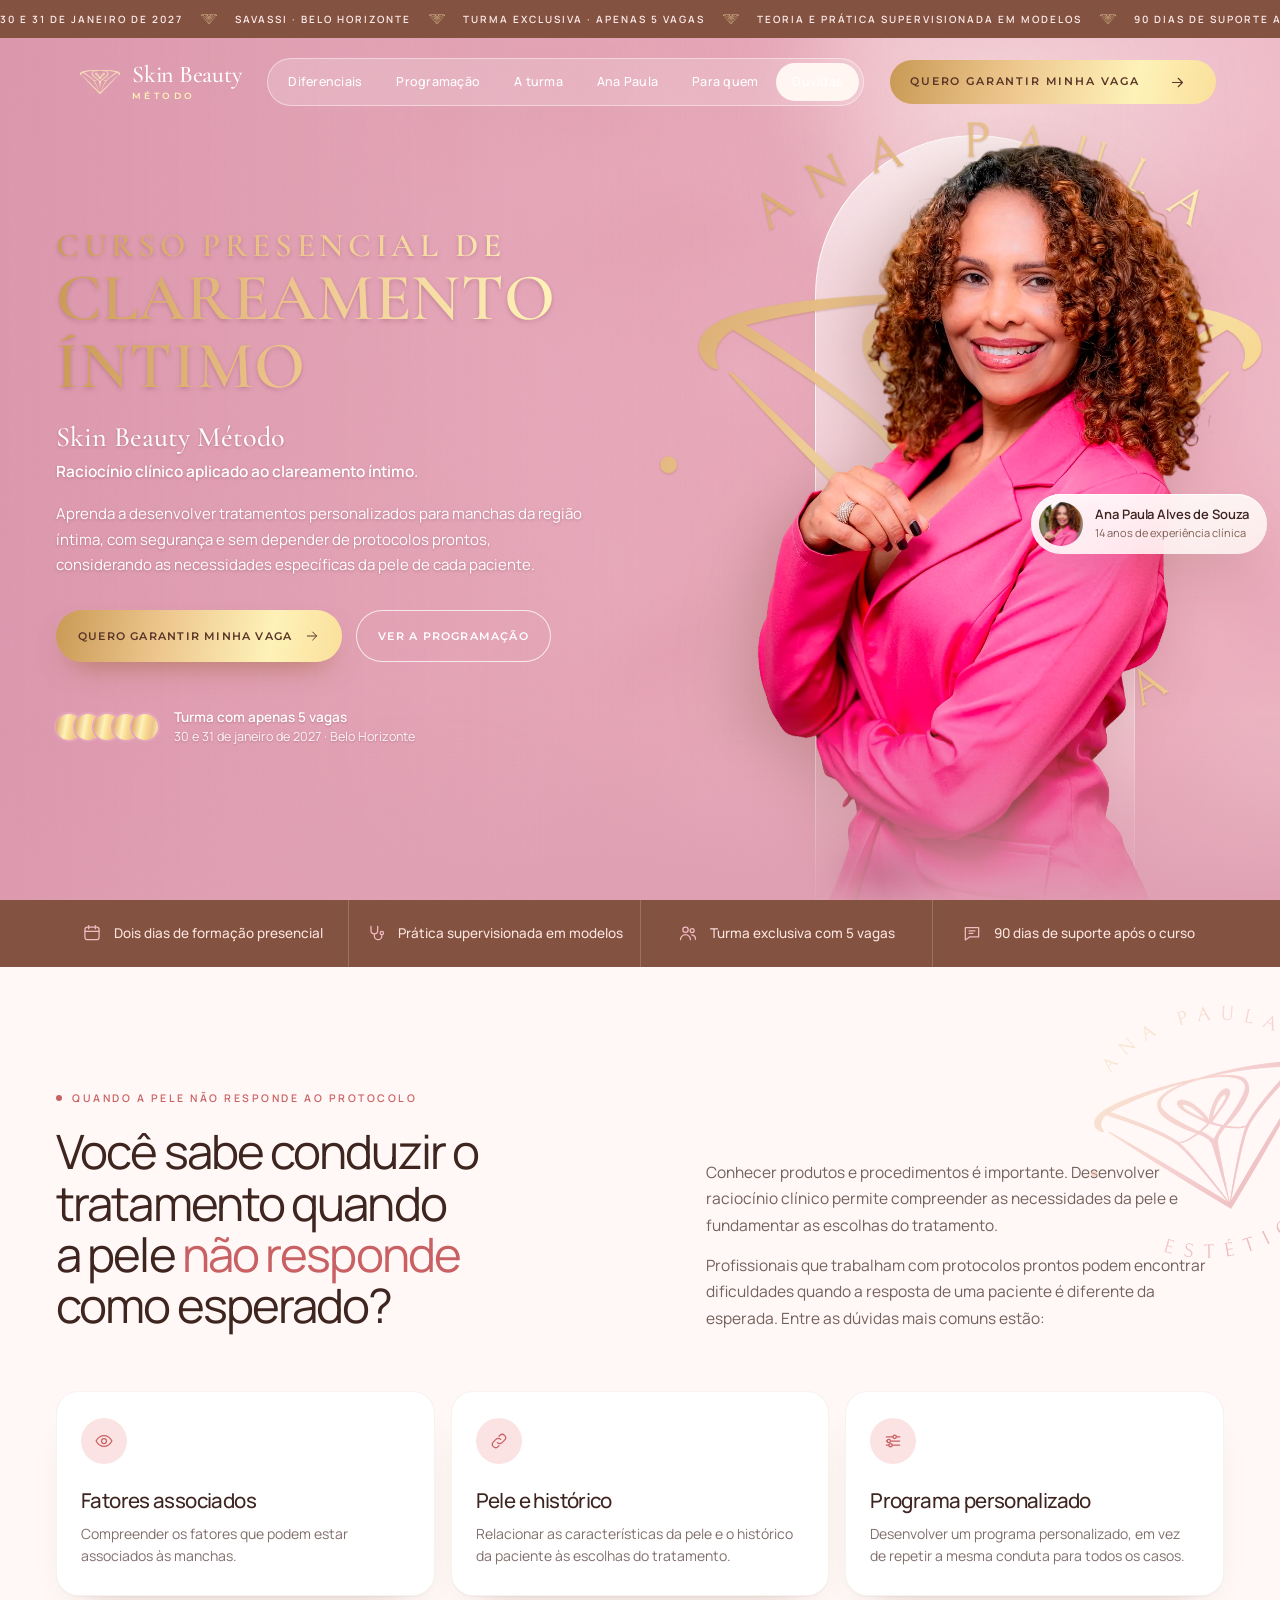
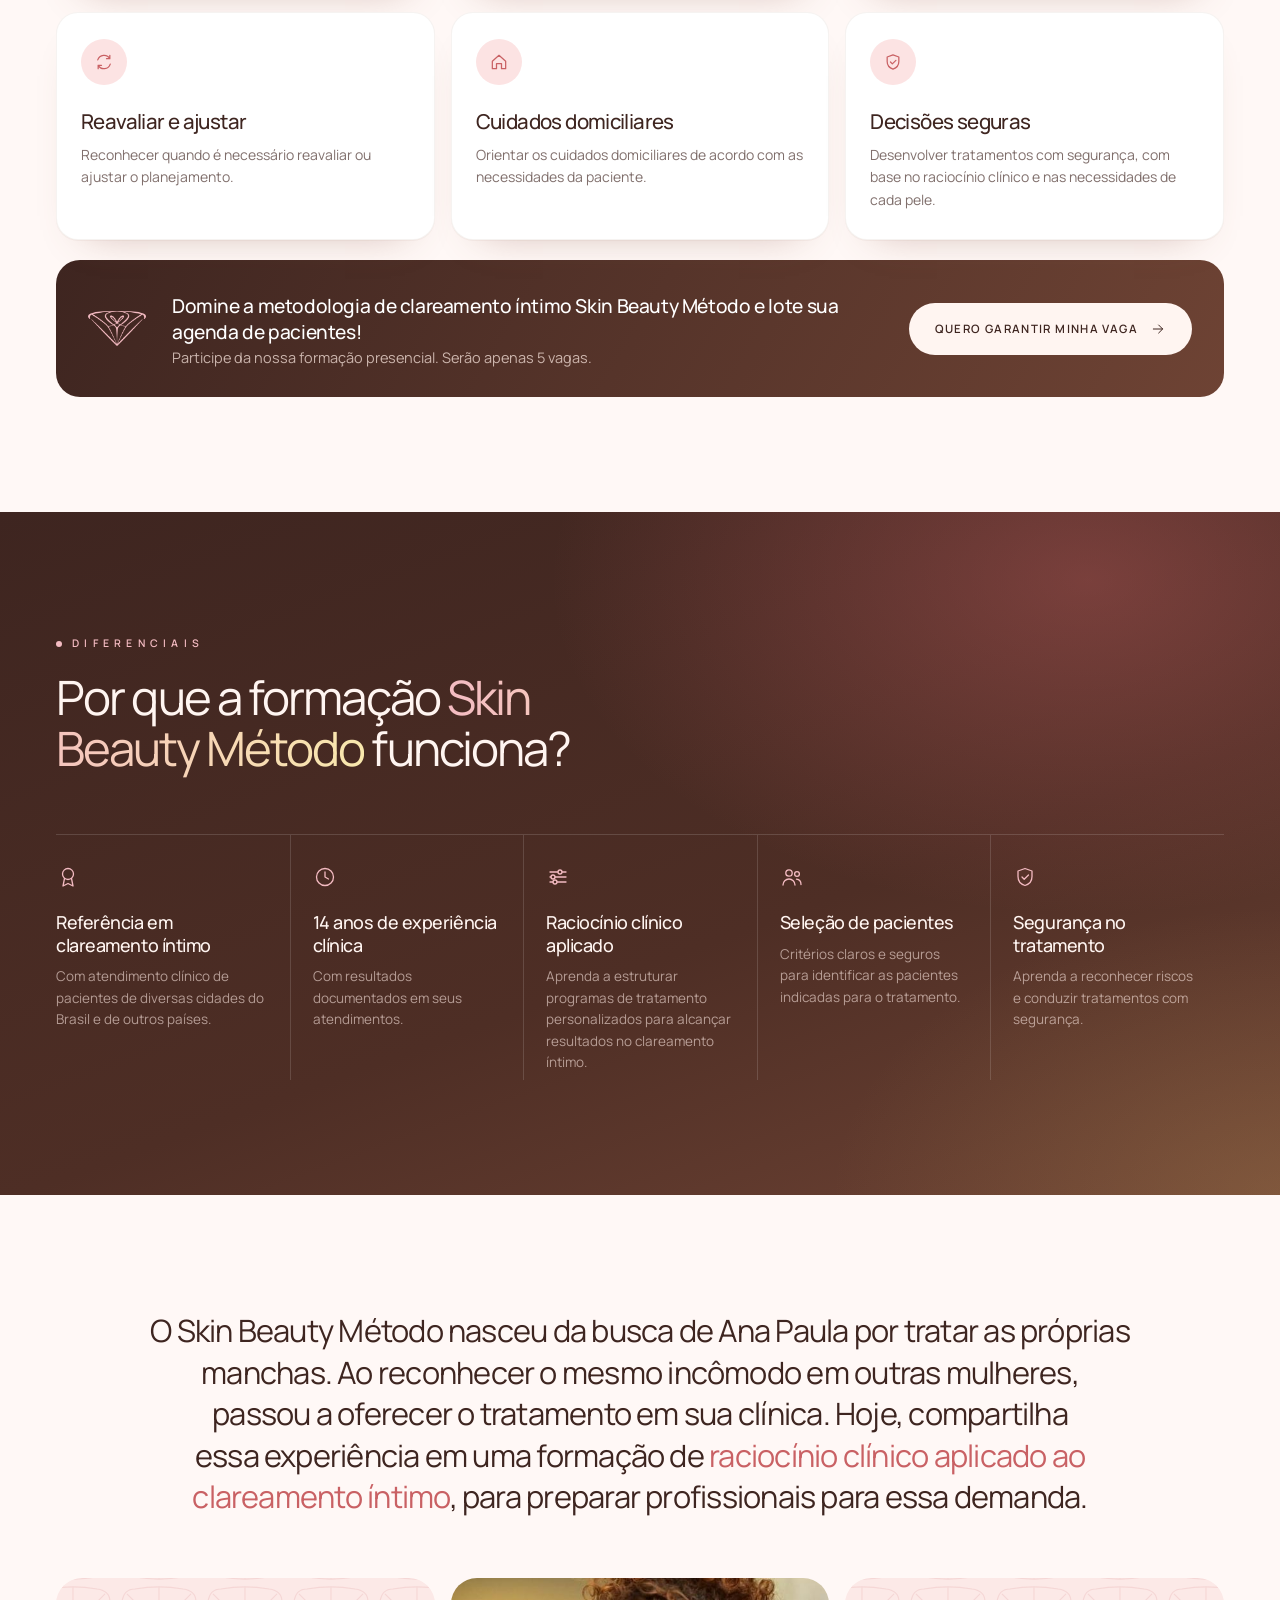
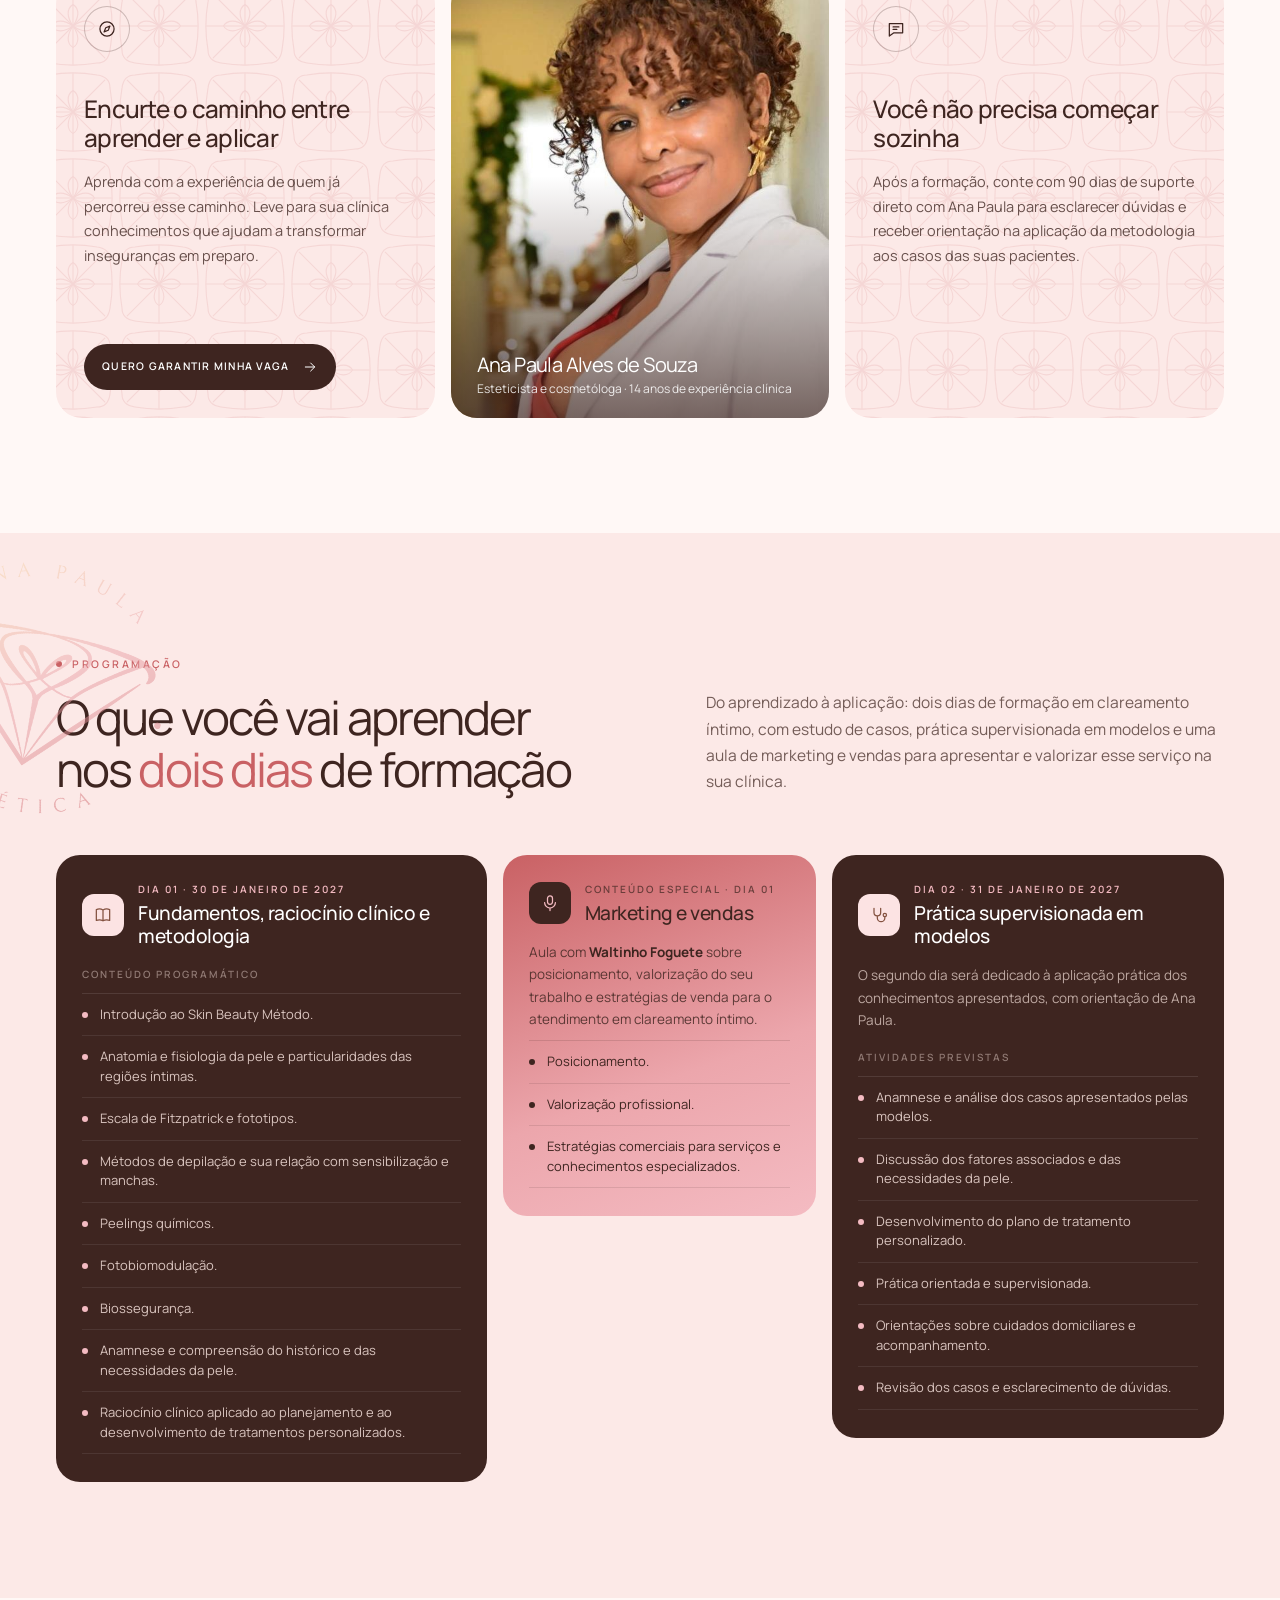
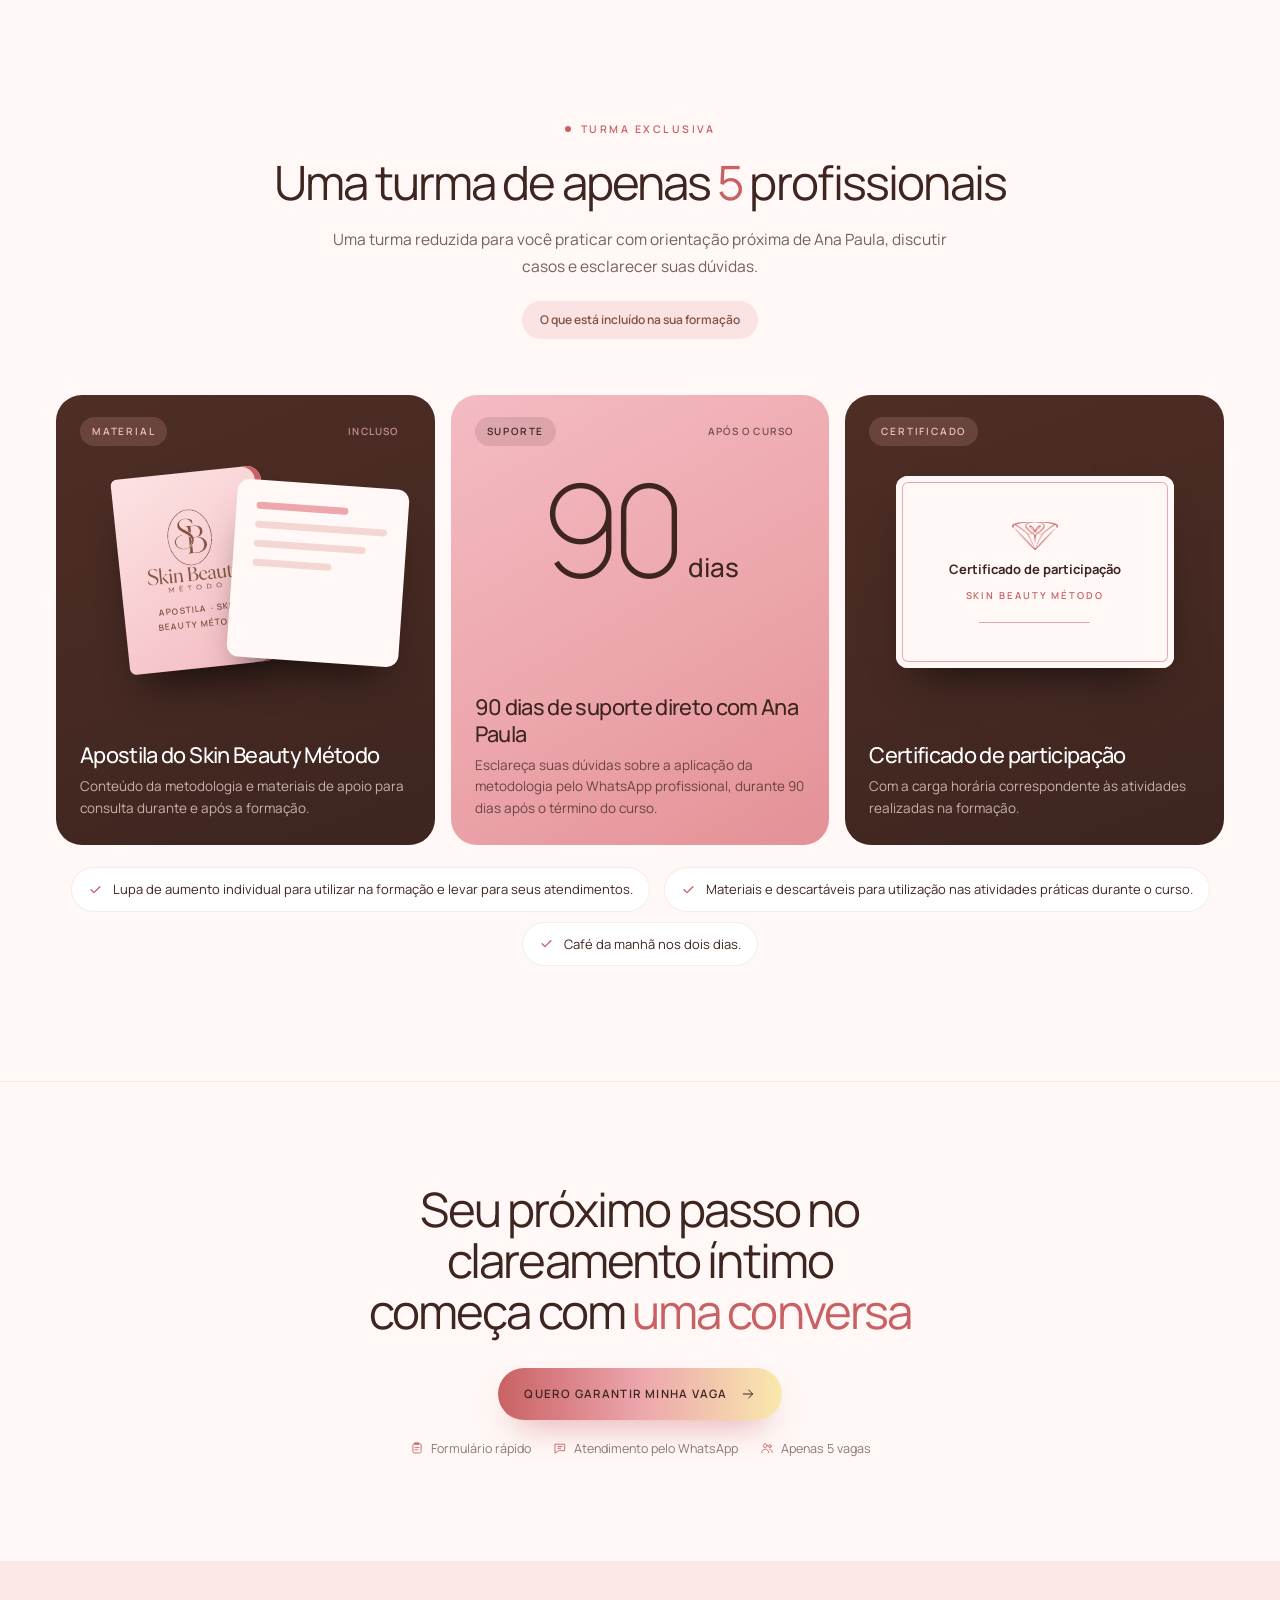
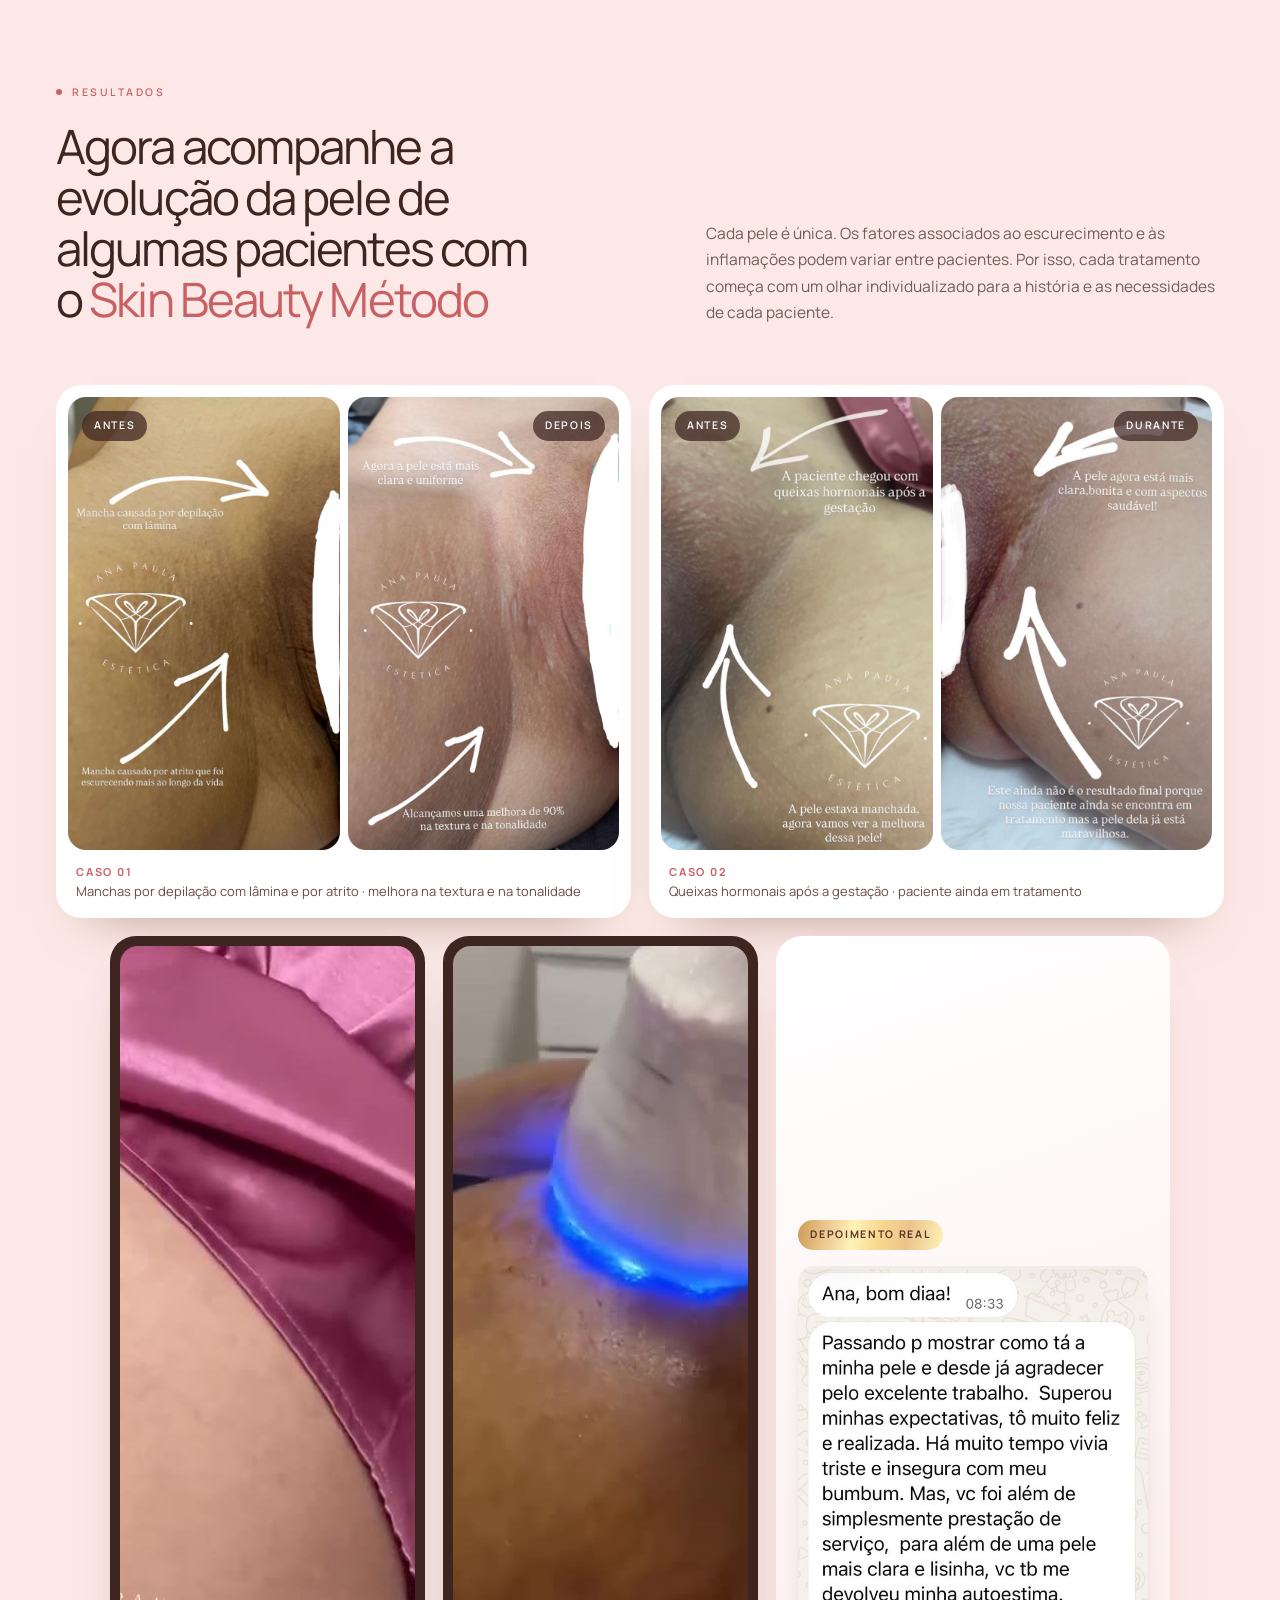
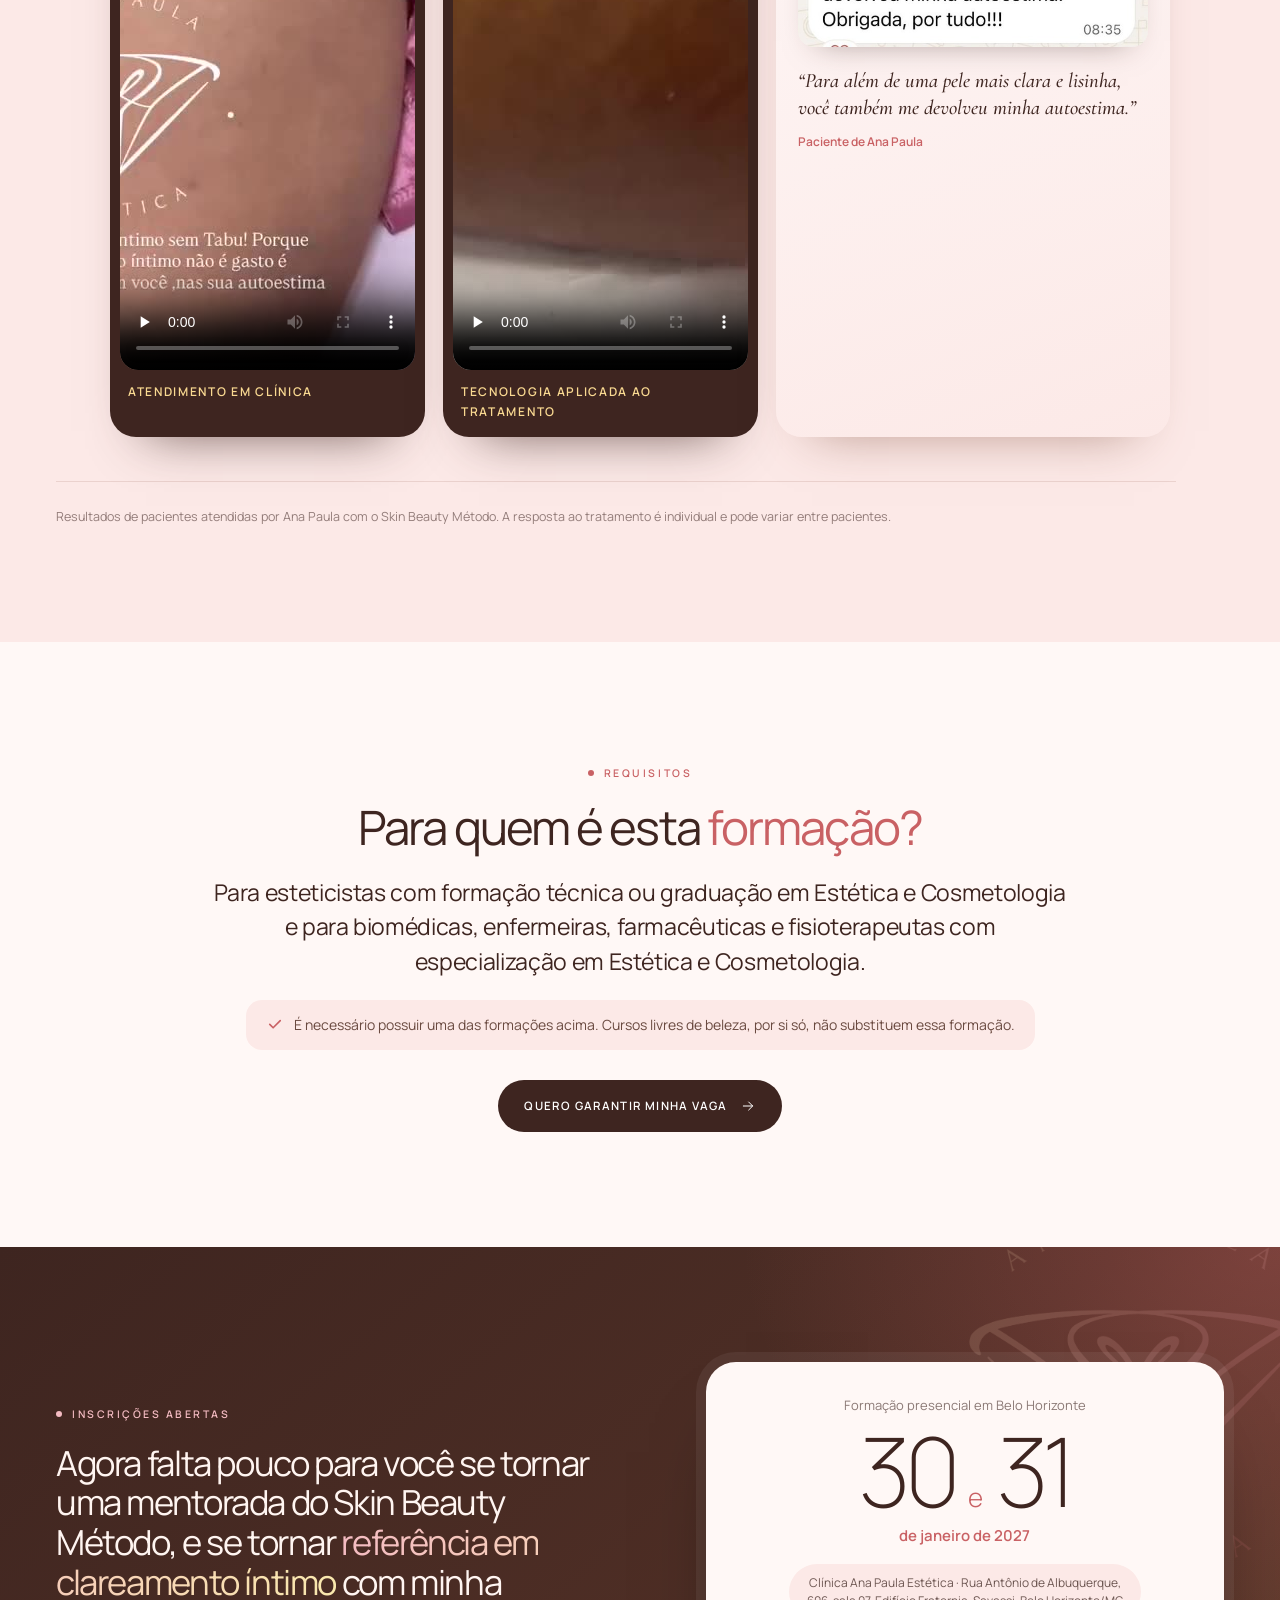
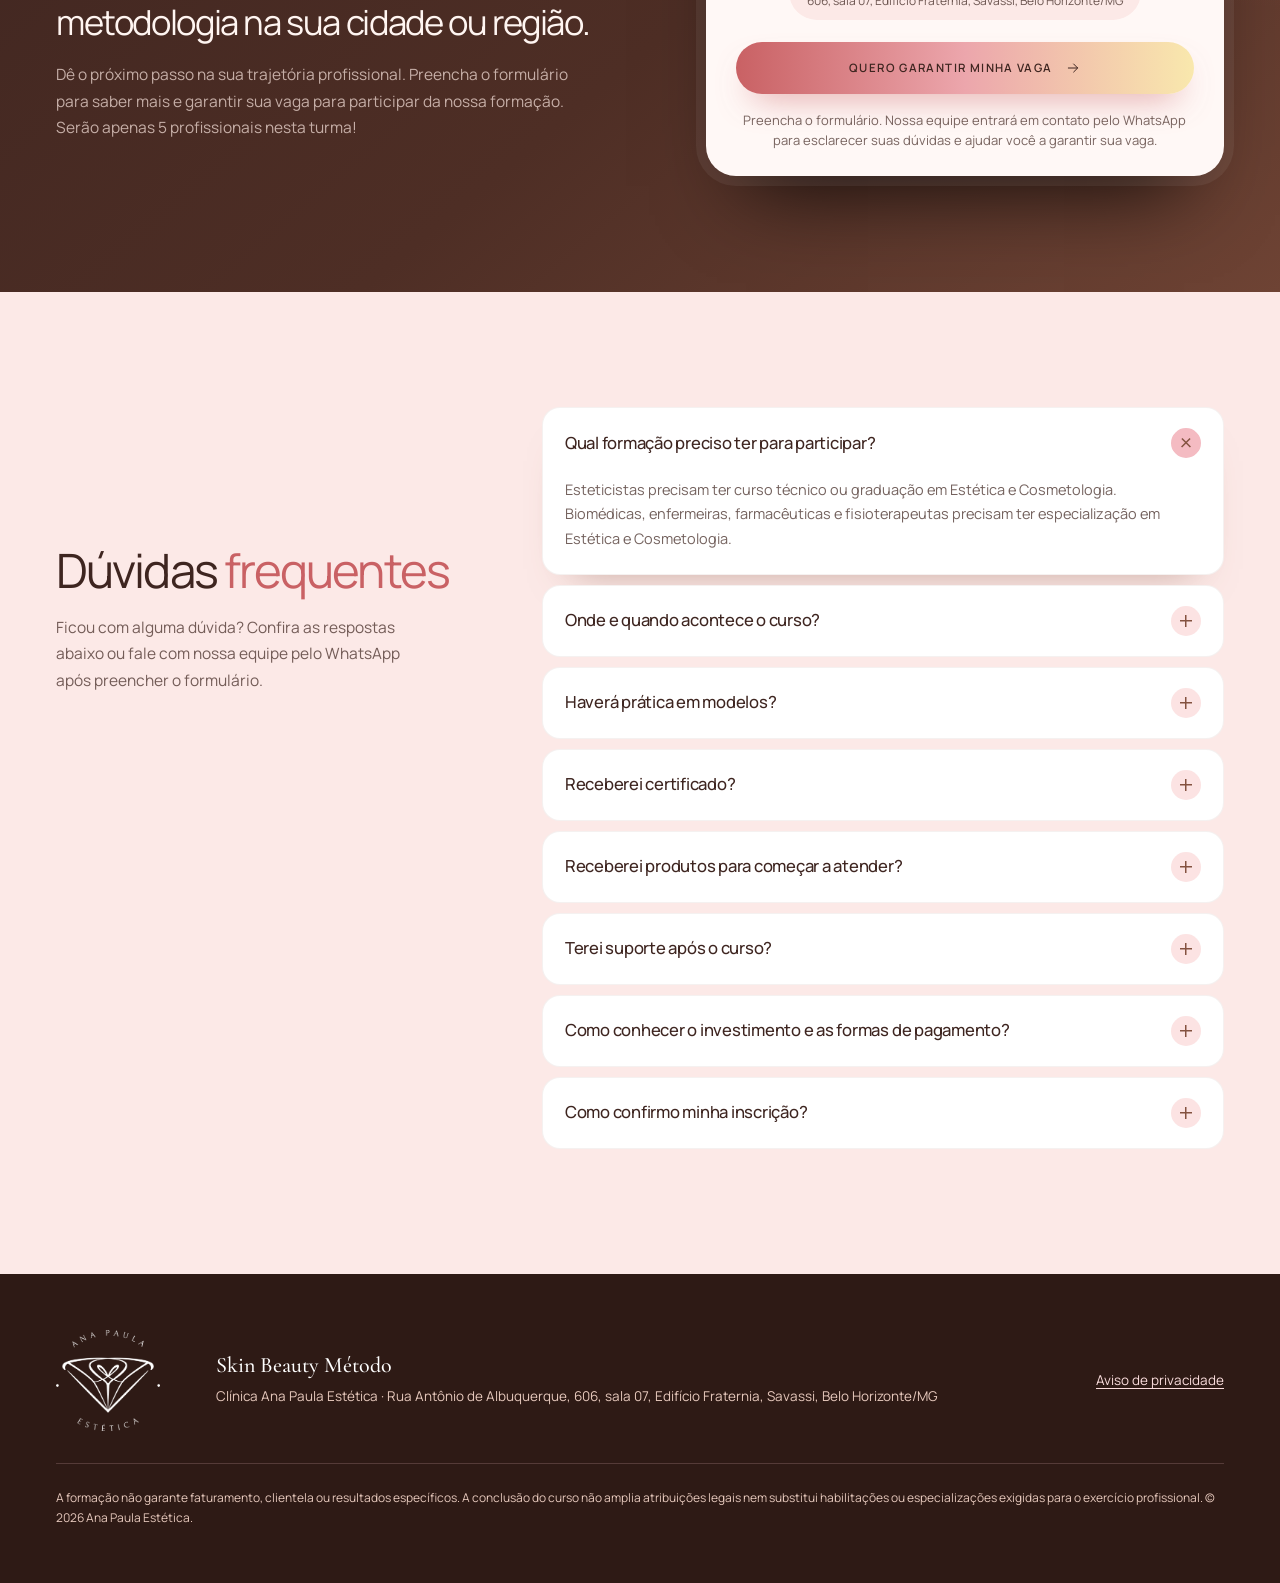
==== index.html @ 73b83879 "Hero: remove selo 'Prática supervisionada · 2 dias' Co-Authored-By: Claude Opus 5.5 <noreply@anthrop" ====
<!DOCTYPE html>
<html lang="pt-BR">
<head>
<meta charset="utf-8">
<meta name="viewport" content="width=device-width, initial-scale=1">
<title>Skin Beauty Método | Curso presencial de clareamento íntimo com Ana Paula Estética</title>
<meta name="description" content="Formação presencial em Belo Horizonte para profissionais habilitadas: raciocínio clínico e tratamentos personalizados de manchas íntimas. 30 e 31 de janeiro de 2027. Apenas 5 vagas.">
<meta name="theme-color" content="#F4BBC2">
<link rel="icon" href="assets/favicon.png">
<link rel="apple-touch-icon" href="assets/apple-touch-icon.png">
<meta property="og:type" content="website">
<meta property="og:url" content="https://skin-beauty-metodo.stayai.space/">
<meta property="og:title" content="Skin Beauty Método | Curso presencial de clareamento íntimo">
<meta property="og:description" content="Formação presencial para profissionais habilitadas: raciocínio clínico e tratamentos personalizados de manchas íntimas. 30 e 31 de janeiro de 2027, Savassi, BH. Apenas 5 vagas.">
<meta property="og:image" content="https://skin-beauty-metodo.stayai.space/assets/og-image.jpg">
<meta name="twitter:card" content="summary_large_image">
<link rel="preload" as="image" href="assets/ana-hero-main.webp">
<link rel="preconnect" href="https://fonts.googleapis.com">
<link rel="preconnect" href="https://fonts.gstatic.com" crossorigin>
<link href="https://fonts.googleapis.com/css2?family=Cormorant+Garamond:ital,wght@0,400;0,500;0,600;1,400;1,500&family=Montserrat:wght@400;500;600&family=Manrope:wght@300;400;500;600&family=Pinyon+Script&display=swap" rel="stylesheet">
<style>
html,body{background:#FFF8F6}
:root{
  /* Paleta Dusty Rose (referência enviada) */
  --wine:#845240; --rosewood:#C96164; --rose:#ECA6AC; --blush:#FBDDDD;
  /* derivados claros e de texto */
  --petal:#FDEBEB; --silk:#FFF8F6; --paper:#FFFCFB; --ink:#3E2520; --text:#6A4A40; --muted:#9A7568;
  --line:rgba(132,82,64,.16);
  --gold:#F9E8AD; --gold2:#AB8851; --goldg:linear-gradient(100deg,#AB8851 0%,#E9D49B 45%,#F9E8AD 55%,#C3A267 100%);
  --sheen:linear-gradient(105deg,#ECA6AC 0%,#FBDDDD 38%,#FFF6F0 50%,#FBDDDD 62%,#ECA6AC 100%);
  /* nomes usados pelos blocos de formulário */
  --cocoa:var(--wine); --berry:var(--rosewood); --cream:var(--silk);
  --serif:"Cormorant Garamond","Cormorant",Georgia,serif;
  --sans:"Montserrat",system-ui,-apple-system,"Segoe UI",sans-serif;
  --ease:cubic-bezier(.22,1,.36,1);
  --diamond:url("assets/diamond.png"); --aplogobig:url("assets/ap-logo-big.png"); --sblogo:url("assets/sb-logo.png"); --aplogo:url("assets/ap-logo.png");
  --wrap:1200px; --gut:clamp(20px,5vw,56px); --bar:38px;
}
*{box-sizing:border-box;margin:0;padding:0}
html{scroll-behavior:smooth;-webkit-text-size-adjust:100%}
body{overflow-x:clip;font-family:var(--sans);font-size:16px;line-height:1.65;color:var(--text);-webkit-font-smoothing:antialiased}
img,svg{display:block;max-width:100%}img{height:auto}
a{color:inherit}
::selection{background:var(--blush);color:var(--ink)}
:focus-visible{outline:2px solid var(--rosewood);outline-offset:3px;border-radius:6px}
.wrap{width:100%;max-width:calc(var(--wrap) + var(--gut)*2);margin:0 auto;padding:0 var(--gut)}
section{position:relative;padding:clamp(76px,10vw,140px) 0}
.ic{width:22px;height:22px;fill:none;stroke:currentColor;stroke-width:1.5;stroke-linecap:round;stroke-linejoin:round;flex:none}

/* ——— Tipografia ——— */
.eyebrow{font-size:11.5px;font-weight:600;letter-spacing:.24em;text-transform:uppercase;color:var(--wine);display:inline-flex;align-items:center;gap:12px}
.eyebrow::before{content:"";width:22px;height:13px;background:var(--rose);-webkit-mask:var(--diamond) center/contain no-repeat;mask:var(--diamond) center/contain no-repeat}
h1,h2,h3{font-family:var(--serif);font-weight:500;color:var(--ink);letter-spacing:-.015em}
h2{font-size:clamp(34px,4.6vw,62px);line-height:1.03;margin-top:18px;text-wrap:balance}
h2 em,h1 em{font-style:italic;font-weight:400;color:var(--rosewood)}
h3{font-size:clamp(23px,2.2vw,28px);line-height:1.15}
.lead{font-size:clamp(17px,1.45vw,19px);line-height:1.6;max-width:40rem}
p+p{margin-top:1em}
.note{font-size:13.5px;line-height:1.6;color:var(--muted)}
.num{font-variant-numeric:lining-nums}
.label{font-size:11px;font-weight:600;letter-spacing:.22em;text-transform:uppercase;color:var(--muted)}

/* ——— Botões (com brilho de cetim passando) ——— */
.btn{position:relative;overflow:hidden;display:inline-flex;align-items:center;justify-content:center;gap:14px;min-height:58px;padding:8px 8px 8px 30px;border-radius:999px;border:0;cursor:pointer;isolation:isolate;
  font:600 13px/1.2 var(--sans);letter-spacing:.08em;text-transform:uppercase;text-decoration:none;color:#fff;background:linear-gradient(120deg,#845240,#94604C 55%,#845240);
  box-shadow:inset 0 1px 0 rgba(255,255,255,.25),0 14px 30px -12px rgba(132,82,64,.7);transition:transform .4s var(--ease),box-shadow .4s}
.btn::after{content:"";position:absolute;inset:0;z-index:-1;background:linear-gradient(105deg,transparent 35%,rgba(255,255,255,.38) 50%,transparent 65%);transform:translateX(-120%);animation:sweep 5.5s ease-in-out infinite}
@keyframes sweep{0%,55%{transform:translateX(-120%)}85%,100%{transform:translateX(120%)}}
.btn i{flex:none;width:42px;height:42px;border-radius:50%;background:rgba(255,255,255,.18);display:grid;place-items:center;transition:transform .45s var(--ease),background .3s}
.btn i svg{width:17px;height:17px;fill:none;stroke:currentColor;stroke-width:1.6;stroke-linecap:round;stroke-linejoin:round}
.btn:hover{transform:translateY(-3px);box-shadow:inset 0 1px 0 rgba(255,255,255,.25),0 22px 40px -14px rgba(132,82,64,.8)}
.btn:hover i{transform:translateX(4px) rotate(-45deg);background:rgba(255,255,255,.3)}
.btn:active{transform:scale(.98)}
.btn--light{background:linear-gradient(120deg,#FFF7F5,#FBE0E0);color:var(--wine);box-shadow:inset 0 1px 0 #fff,0 16px 34px -14px rgba(40,22,16,.7)}
.btn--light i{background:rgba(132,82,64,.12)}
.btn--ghost{background:transparent;color:var(--wine);box-shadow:inset 0 0 0 1px rgba(132,82,64,.45)}
.btn--ghost::after{display:none}
.btn--ghost i{background:rgba(132,82,64,.1)}
.btn--ghost:hover{background:var(--wine);color:#fff;box-shadow:0 18px 34px -14px rgba(132,82,64,.7)}
.cta-row{display:flex;flex-wrap:wrap;align-items:center;gap:16px 26px;margin-top:38px}
.cta-row .note{max-width:20rem}
@media(max-width:600px){.btn{letter-spacing:.05em;font-size:12px;text-align:left;padding-left:22px}.cta-row .btn{width:100%;justify-content:space-between}}

/* ——— Diamante da marca (máscara da versão aprovada) ——— */
.diamond{display:block;aspect-ratio:760/458;-webkit-mask:var(--diamond) center/contain no-repeat;mask:var(--diamond) center/contain no-repeat;background:currentColor}
.diamond--shine{background:var(--sheen) 100% 0/280% 100%;animation:shine 6s ease-in-out infinite}
@keyframes shine{0%,18%{background-position:100% 0}62%,100%{background-position:0 0}}
@keyframes spin{to{transform:rotate(360deg)}}

/* ——— Cortina de entrada ——— */
.curtain{position:fixed;inset:0;z-index:200;display:grid;place-items:center;background:linear-gradient(160deg,#8E5A47,#845240 60%,#6E4334);animation:curtain 1s var(--ease) .75s forwards;pointer-events:none}
.curtain::after{content:"";position:absolute;left:0;right:0;top:100%;height:14vh;background:linear-gradient(180deg,#6E4334,transparent)}
.curtain .diamond{width:120px;color:var(--blush);animation:pop .7s var(--ease) both}
@keyframes curtain{to{transform:translateY(-115%)}}
@keyframes pop{from{opacity:0;transform:scale(.7)}}

/* ——— Cabeçalho: faixa de anúncio + barra flutuante ——— */
.head{position:fixed;inset:0 0 auto 0;z-index:60;transition:transform .5s var(--ease)}
.head.is-stuck{transform:translateY(calc(-1*var(--bar)))}
.ticker{height:var(--bar);overflow:hidden;background:var(--wine);color:#FDEBEB;display:flex;align-items:center;font-size:10.5px;font-weight:600;letter-spacing:.22em;text-transform:uppercase;white-space:nowrap}
.ticker__track{display:flex;gap:0;animation:marq 38s linear infinite}
.ticker span{display:inline-flex;align-items:center;gap:18px;padding-right:18px}
.ticker span::after{content:"";width:16px;height:10px;background:var(--blush);-webkit-mask:var(--diamond) center/contain no-repeat;mask:var(--diamond) center/contain no-repeat}
@keyframes marq{to{transform:translateX(-50%)}}
.nav{padding:12px var(--gut) 0}
.nav__in{position:relative;display:flex;align-items:center;justify-content:space-between;gap:20px;height:66px;max-width:var(--wrap);margin:0 auto;padding:0 10px 0 22px;border-radius:999px;
  background:linear-gradient(180deg,rgba(255,255,255,.82),rgba(255,247,246,.66));backdrop-filter:blur(20px) saturate(1.4);-webkit-backdrop-filter:blur(20px) saturate(1.4);
  box-shadow:inset 0 1px 0 #fff,inset 0 0 0 1px rgba(240,190,194,.7),0 2px 4px rgba(132,82,64,.06),0 16px 30px -14px rgba(132,82,64,.32),0 44px 70px -36px rgba(132,82,64,.5)}
.nav__bar{position:absolute;left:34px;right:34px;bottom:0;height:2px;border-radius:2px;overflow:hidden}
.nav__bar i{display:block;height:100%;width:100%;transform:scaleX(var(--p,0));transform-origin:left;background:linear-gradient(90deg,var(--blush),var(--rosewood))}
.brand{display:flex;align-items:center;gap:12px;text-decoration:none;color:var(--wine)}
.brand .diamond{width:40px;color:var(--rosewood)}
.brand b{font:500 23px/1 var(--serif);letter-spacing:-.01em;display:block}
.brand small{font:600 8.5px/1 var(--sans);letter-spacing:.4em;text-transform:uppercase;display:block;margin-top:5px;color:var(--rosewood)}
.nav__links{display:flex;gap:4px;list-style:none}
.nav__links a{display:block;padding:9px 15px;border-radius:999px;font-size:13px;font-weight:500;text-decoration:none;color:var(--text);transition:background .3s,color .3s}
.nav__links a:hover{background:rgba(240,190,194,.4);color:var(--wine)}
.nav__links a.on{background:var(--wine);color:#fff}
.nav .btn{min-height:46px;padding:4px 4px 4px 22px;font-size:11.5px;box-shadow:none}
.nav .btn i{width:38px;height:38px}
@media(max-width:1120px){.nav__links{display:none}}
@media(max-width:560px){.nav .btn span{display:none}.nav .btn{padding:4px}.nav__in{height:60px;padding:0 8px 0 18px}}

/* navegação lateral por pontos */
.dots{position:fixed;right:22px;top:50%;z-index:55;transform:translateY(-50%);display:none;flex-direction:column;gap:14px;list-style:none}
.dots a{position:relative;display:block;width:10px;height:10px;border-radius:50%;background:rgba(255,255,255,.7);box-shadow:0 0 0 1px var(--rosewood);transition:transform .4s var(--ease),background .3s}
.dots a.on{background:var(--rosewood);transform:scale(1.5)}
.dots a span{position:absolute;right:22px;top:50%;transform:translate(8px,-50%);opacity:0;pointer-events:none;white-space:nowrap;padding:6px 12px;border-radius:999px;background:var(--wine);color:#fff;font-size:11px;font-weight:500;transition:opacity .3s,transform .3s var(--ease)}
.dots a:hover span,.dots a:focus-visible span{opacity:1;transform:translate(0,-50%)}
@media(min-width:1340px){.dots{display:flex}}

/* ——— HERO: cetim em movimento + portal ——— */
.hero{padding:0;overflow:hidden;background:linear-gradient(120deg,#FFF8F6 0%,#FBDDDD 60%,#FBDDDD 100%);isolation:isolate}
.silk{position:absolute;inset:0;width:100%;height:100%;z-index:-2}
.hero__veil{position:absolute;inset:0;z-index:-1;background:linear-gradient(90deg,rgba(255,248,246,.93) 0%,rgba(255,248,246,.74) 32%,rgba(255,248,246,.08) 58%,transparent 100%),linear-gradient(180deg,rgba(255,248,246,.5),transparent 30%)}
.hero__stage{position:relative;transform-origin:50% 30%;will-change:transform}
.hero__grid{min-height:max(100svh,700px);display:grid;grid-template-columns:minmax(0,1.08fr) minmax(0,.92fr);gap:clamp(24px,4vw,64px);align-items:center;padding-top:calc(var(--bar) + 88px);padding-bottom:112px}
.pill{display:inline-flex;align-items:center;gap:10px;height:38px;padding:0 16px 0 12px;border-radius:999px;background:rgba(255,255,255,.7);box-shadow:inset 0 0 0 1px rgba(240,190,194,.9),0 10px 24px -14px rgba(132,82,64,.5);font-size:11px;font-weight:600;letter-spacing:.18em;text-transform:uppercase;color:var(--wine);backdrop-filter:blur(8px);-webkit-backdrop-filter:blur(8px)}
.pill i{width:8px;height:8px;border-radius:50%;background:var(--rosewood);box-shadow:0 0 0 4px rgba(201,97,100,.22);animation:beat 2.4s ease-in-out infinite}
@keyframes beat{50%{box-shadow:0 0 0 8px rgba(201,97,100,0)}}
.hero h1{font-size:clamp(36px,min(4.3vw,6.4vh),62px);line-height:1;letter-spacing:-.028em;margin-top:clamp(14px,2.4vh,24px)}
.hero h1 span{display:block;overflow:hidden;padding-bottom:.1em}
.hero h1 span>b{display:block;font-weight:inherit}
.hero h1 em{background:linear-gradient(100deg,#845240 0%,#C96164 30%,#ECA6AC 50%,#C96164 70%,#845240 100%) 100% 0/260% 100%;-webkit-background-clip:text;background-clip:text;color:transparent;animation:shine 7s ease-in-out infinite;padding-right:.08em}
.hero .lead{margin-top:clamp(12px,2.2vh,22px);max-width:38rem;color:var(--text);font-size:clamp(16px,1.2vw,17.5px)}
.hero__meta{display:flex;flex-wrap:wrap;gap:8px 22px;margin-top:clamp(12px,2.2vh,22px);font-size:14px;font-weight:500;color:var(--ink)}
.hero__meta span{display:inline-flex;align-items:center;gap:9px}
.hero__meta .ic{width:18px;height:18px;color:var(--rosewood)}
.hero .cta-row{margin-top:clamp(16px,2.8vh,28px)}
@media(min-width:901px){.hero .cta-row{flex-direction:column;align-items:flex-start;gap:12px}.hero .cta-row .note{max-width:none;font-size:12.5px}}
@media(min-width:901px) and (max-height:800px){.hero .cta-row .note{display:none}}
@media(min-width:901px){.hero .btn{white-space:nowrap;flex:none}}
@media(min-width:901px) and (max-width:1180px){.facts li{padding:12px 12px;gap:8px}.facts .icw{display:none}}

.portal{position:relative;justify-self:center;width:clamp(250px,min(28vw,40vh),410px);aspect-ratio:1/1.4;margin-top:5%}
.portal__pill{position:absolute;inset:0;border-radius:999px;overflow:hidden;background:linear-gradient(160deg,#C96164,#845240);box-shadow:inset 0 0 0 1px rgba(255,255,255,.35),0 50px 80px -40px rgba(132,82,64,.85),0 0 0 10px rgba(255,255,255,.28)}
.portal__pill canvas{position:absolute;inset:0;width:100%;height:100%}
.portal__pill::after{content:"";position:absolute;inset:0;border-radius:inherit;background:linear-gradient(180deg,rgba(255,255,255,.16),transparent 30%,rgba(62,37,32,.35))}
.portal__ring{position:absolute;inset:-9%;border-radius:999px;border:1px solid rgba(132,82,64,.3)}
.portal__ring::before{content:"";position:absolute;inset:-5%;border-radius:999px;border:1px dashed rgba(132,82,64,.22)}
.portal__img{position:absolute;left:0;right:0;bottom:0;height:116%;border-radius:0 0 999px 999px;overflow:hidden}
.portal__img img{position:absolute;left:50%;bottom:0;width:104%;max-width:none;transform:translateX(-50%);filter:drop-shadow(0 18px 30px rgba(62,37,32,.35))}
.glass{position:absolute;z-index:3;border-radius:20px;padding:14px 18px;background:linear-gradient(150deg,rgba(255,255,255,.86),rgba(255,255,255,.58));backdrop-filter:blur(16px) saturate(1.3);-webkit-backdrop-filter:blur(16px) saturate(1.3);
  box-shadow:inset 0 1px 0 #fff,inset 0 0 0 1px rgba(255,255,255,.7),0 26px 44px -22px rgba(132,82,64,.6);color:var(--ink);animation:bob 7s ease-in-out infinite}
@keyframes bob{50%{transform:translateY(-10px)}}
.glass--years{left:-27%;top:30%;display:flex;align-items:center;gap:14px}
.glass--years b{font:400 46px/.8 var(--serif);color:var(--rosewood)}
.glass--years small{display:block;font-size:11px;line-height:1.35;font-weight:500;color:var(--text);max-width:7.5rem}
.glass--seats{right:-24%;bottom:14%;animation-delay:-3.5s}
.glass--seats small{display:block;font-size:10px;font-weight:600;letter-spacing:.2em;text-transform:uppercase;color:var(--rosewood)}
.glass--seats b{display:block;font:500 22px/1.1 var(--serif);margin-top:4px}
.seats{display:flex;gap:6px;margin-top:10px}
.seats i{width:22px;height:22px;border-radius:50%;background:linear-gradient(140deg,#FBDDDD,#ECA6AC);box-shadow:inset 0 0 0 2px #fff}
.badge{position:absolute;z-index:3;right:-13%;top:3%;width:118px;height:118px;display:grid;place-items:center;border-radius:50%;background:rgba(255,255,255,.72);backdrop-filter:blur(10px);-webkit-backdrop-filter:blur(10px);box-shadow:inset 0 0 0 1px #fff,0 20px 36px -18px rgba(132,82,64,.6)}
.badge svg{position:absolute;inset:6px;width:calc(100% - 12px);height:calc(100% - 12px);animation:spin 22s linear infinite;overflow:visible}
.badge text{font:600 9.6px var(--sans);letter-spacing:.24em;text-transform:uppercase;fill:var(--wine)}
.badge .diamond{width:44px}

.facts{position:absolute;left:0;right:0;bottom:26px;z-index:4}
.facts ul{list-style:none;display:grid;grid-template-columns:1.25fr 1.1fr 1fr 1fr 1fr;border-radius:26px;background:linear-gradient(180deg,rgba(255,255,255,.8),rgba(255,250,249,.62));backdrop-filter:blur(18px);-webkit-backdrop-filter:blur(18px);
  box-shadow:inset 0 1px 0 #fff,inset 0 0 0 1px rgba(255,255,255,.75),0 30px 60px -30px rgba(132,82,64,.55)}
.facts li{display:flex;align-items:center;gap:12px;padding:14px 18px;font-size:12.5px;line-height:1.35;color:var(--text)}
.facts li b{display:block;font-size:13.5px;font-weight:600;color:var(--ink)}
.facts li+li{border-left:1px solid var(--line)}
.facts .icw{flex:none;width:40px;height:40px;border-radius:50%;display:grid;place-items:center;background:linear-gradient(140deg,#FDEBEB,#FBDDDD);color:var(--wine)}
.scrollcue{position:absolute;left:50%;bottom:6px;z-index:4;width:1px;height:22px;background:linear-gradient(180deg,var(--rosewood),transparent);animation:cue 2.2s ease-in-out infinite}
@keyframes cue{0%{transform:scaleY(0);transform-origin:top}50%{transform:scaleY(1);transform-origin:top}51%{transform-origin:bottom}100%{transform:scaleY(0);transform-origin:bottom}}

@media(min-width:901px) and (min-height:700px){.hero{position:sticky;top:0;height:100svh}.hero__stage,.hero__grid{height:100%;min-height:0}}
@media(max-width:900px){
  .hero__veil{background:linear-gradient(180deg,rgba(255,248,246,.25) 0%,rgba(255,248,246,.6) 46%,rgba(255,248,246,.94) 62%)}
  .hero__grid{min-height:0;grid-template-columns:1fr;padding-top:calc(var(--bar) + 124px);padding-bottom:40px;gap:44px}
  .portal{order:-1;width:min(62vw,300px);margin-top:0}
  .glass--years{left:-26%;top:38%;padding:10px 14px}.glass--years b{font-size:34px}.glass--years small{font-size:10px;max-width:5.6rem}
  .glass--seats{right:-24%;bottom:10%;padding:10px 14px}.glass--seats b{font-size:17px}.seats i{width:16px;height:16px}
  .badge{width:84px;height:84px;right:-22%;top:-2%}.badge text{font-size:11px}.badge .diamond{width:30px}
  .facts{position:relative;bottom:auto;padding-bottom:36px}
  .facts ul{grid-template-columns:1fr 1fr}
  .facts li{padding:14px 12px;gap:10px;font-size:12px}.facts li+li{border-left:0}.facts li:last-child{grid-column:1/-1;border-left:0!important}
  .facts li:nth-child(even){border-left:1px solid var(--line)}.facts li:nth-child(n+3){border-top:1px solid var(--line)}
  .facts .icw{width:36px;height:36px}.facts .ic{width:18px;height:18px}
  .scrollcue{display:none}
}

/* ——— Folha que desliza sobre a hero ——— */
.sheet{overflow-x:clip;position:relative;z-index:2;background:var(--paper);border-radius:clamp(28px,4vw,56px) clamp(28px,4vw,56px) 0 0;box-shadow:0 -34px 80px -20px rgba(132,82,64,.35)}
.sheet::before{content:"";position:absolute;left:50%;top:14px;width:54px;height:4px;border-radius:4px;background:var(--blush);transform:translateX(-50%)}

/* ——— Dobras: ondas, arco, diagonal, faixa ——— */
.fold{position:absolute;left:0;right:0;bottom:calc(100% - 1px);width:100%;height:clamp(50px,8vw,120px);pointer-events:none}
.fold path:first-child{opacity:.45}
.arch{border-radius:50% 50% 0 0/clamp(56px,9vw,150px) clamp(56px,9vw,150px) 0 0;margin-top:calc(-1*clamp(56px,9vw,150px));padding-top:calc(clamp(76px,10vw,140px) + clamp(20px,4vw,60px))}
.pre-arch{padding-bottom:calc(clamp(76px,10vw,140px) + clamp(56px,9vw,150px))}
.slant{clip-path:polygon(0 clamp(36px,6vw,96px),100% 0,100% 100%,0 100%);margin-top:calc(-1*clamp(36px,6vw,96px));padding-top:calc(clamp(76px,10vw,140px) + clamp(36px,6vw,96px))}
.pre-slant{padding-bottom:calc(clamp(76px,10vw,140px) + clamp(36px,6vw,96px))}
.band{padding:clamp(22px,3vw,36px) 0;overflow:hidden;background:var(--blush);color:var(--wine)}
.band__track{display:flex;width:max-content;animation:marq 46s linear infinite}
.band span{display:inline-flex;align-items:center;gap:clamp(24px,3vw,48px);padding-right:clamp(24px,3vw,48px);font:italic 400 clamp(34px,5vw,72px)/1 var(--serif);white-space:nowrap}
.band span:nth-child(even){color:transparent;-webkit-text-stroke:1px var(--wine)}
.band span::after{content:"";width:.7em;aspect-ratio:760/458;background:var(--rosewood);-webkit-mask:var(--diamond) center/contain no-repeat;mask:var(--diamond) center/contain no-repeat}

.head2{display:grid;grid-template-columns:1.1fr .9fr;gap:clamp(24px,5vw,72px);align-items:end;margin-bottom:clamp(40px,5vw,64px)}
@media(max-width:860px){.head2{grid-template-columns:1fr}}

/* ——— 01 Dificuldade ——— */
.pain{padding-top:clamp(84px,10vw,150px)}
.split{display:grid;grid-template-columns:minmax(0,.88fr) minmax(0,1.12fr);gap:clamp(36px,6vw,96px);align-items:start}
.split__sticky{position:sticky;top:118px}
.doubts{list-style:none;display:grid;gap:12px;margin-top:28px}
.doubts li{display:grid;grid-template-columns:54px 1fr;gap:18px;align-items:center;padding:18px 22px 18px 18px;border-radius:22px;background:var(--silk);border:1px solid transparent;font-size:16.5px;line-height:1.45;color:var(--ink);transition:transform .5s var(--ease),background .4s,border-color .4s,box-shadow .5s}
.doubts li:hover{transform:translateX(10px);background:#fff;border-color:var(--blush);box-shadow:0 24px 40px -28px rgba(132,82,64,.6)}
.doubts .icw{width:54px;height:54px;border-radius:18px;display:grid;place-items:center;background:linear-gradient(140deg,#FDEBEB,#FBDDDD);color:var(--wine);transition:transform .5s var(--ease),background .4s,color .4s}
.doubts li:hover .icw{transform:rotate(-8deg) scale(1.06);background:linear-gradient(140deg,#C96164,#845240);color:#fff}
.callout{position:relative;overflow:hidden;margin-top:28px;padding:34px 34px 36px;border-radius:28px;background:linear-gradient(140deg,#8E5A47,#845240);color:#FDEBEB}
.callout::after{content:"";position:absolute;right:-60px;bottom:-50px;width:300px;aspect-ratio:760/458;background:#fff;opacity:.08;-webkit-mask:var(--diamond) center/contain no-repeat;mask:var(--diamond) center/contain no-repeat}
.callout strong{display:block;font:italic 400 clamp(22px,2.2vw,28px)/1.25 var(--serif);color:#fff;margin-top:12px}
@media(max-width:900px){.split{grid-template-columns:1fr}.split__sticky{position:static}.doubts li{grid-template-columns:46px 1fr;gap:14px;padding:14px 16px 14px 14px;font-size:15.5px}.doubts .icw{width:46px;height:46px;border-radius:15px}}

/* ——— 02 Oportunidades: slider ——— */
.opp{background:var(--petal);color:var(--text)}
.opp .fold{color:var(--petal)}
.slider{position:relative}
.slider__rail{display:flex;gap:20px;overflow-x:auto;scroll-snap-type:x mandatory;scrollbar-width:none;padding:10px var(--gut) 40px;margin:0 calc(-1*var(--gut));cursor:grab;scroll-padding-left:var(--gut)}
.slider__rail::-webkit-scrollbar{display:none}
.slider__rail.drag{cursor:grabbing;scroll-snap-type:none;scroll-behavior:auto}
.slide{position:relative;flex:0 0 clamp(280px,31vw,384px);min-height:400px;scroll-snap-align:start;display:flex;flex-direction:column;padding:30px 30px 34px;border-radius:32px;background:#fff;overflow:hidden;
  box-shadow:inset 0 0 0 1px rgba(240,190,194,.6),0 30px 50px -36px rgba(132,82,64,.6);transition:transform .6s var(--ease),box-shadow .6s;--x:50%;--y:0%}
.slide::before{content:"";position:absolute;inset:0;background:radial-gradient(340px circle at var(--x) var(--y),rgba(240,190,194,.5),transparent 60%);opacity:0;transition:opacity .4s}
.slide:hover{transform:translateY(-10px);box-shadow:inset 0 0 0 1px var(--rose),0 40px 60px -34px rgba(132,82,64,.7)}
.slide:hover::before{opacity:1}
.slide>*{position:relative}
.slide .n{position:absolute;right:22px;top:6px;font:italic 400 110px/1 var(--serif);color:var(--petal);transition:color .5s}
.slide:hover .n{color:var(--blush)}
.slide .icw{width:64px;height:64px;border-radius:22px;display:grid;place-items:center;background:linear-gradient(140deg,#C96164,#845240);color:#fff;box-shadow:0 16px 26px -14px rgba(132,82,64,.8)}
.slide .icw .ic{width:28px;height:28px}
.slide h3{margin-top:auto;padding-top:60px;font-size:clamp(25px,2.3vw,30px)}
.slide p{margin-top:12px;font-size:15px}
.slide--end{background:linear-gradient(150deg,#C96164,#845240);color:#FDEBEB;justify-content:center;box-shadow:0 30px 50px -30px rgba(132,82,64,.8)}
.slide--end h3{color:#fff;margin-top:0;padding-top:0;font-style:italic;font-weight:400;font-size:clamp(27px,2.5vw,33px)}
.slide--end .btn{margin-top:26px;align-self:flex-start}
.slider__ui{display:flex;align-items:center;gap:22px;margin-top:4px}
.slider__prog{flex:1;height:2px;background:rgba(132,82,64,.16);border-radius:2px;overflow:hidden}
.slider__prog i{display:block;height:100%;width:100%;background:var(--wine);transform-origin:left;transform:scaleX(var(--p,.2));transition:transform .3s}
.slider__btn{width:54px;height:54px;border-radius:50%;border:1px solid rgba(132,82,64,.4);background:transparent;color:var(--wine);display:grid;place-items:center;cursor:pointer;transition:all .35s var(--ease)}
.slider__btn:hover{background:var(--wine);color:#fff;transform:scale(1.06)}
.slider__btn[disabled]{opacity:.3;pointer-events:none}
.slider__btn--prev svg{transform:rotate(180deg)}
.disclaimer{margin-top:44px;display:grid;grid-template-columns:auto 1fr;gap:20px 40px;align-items:center;padding-top:32px;border-top:1px solid rgba(132,82,64,.22)}
.disclaimer strong{font:italic 400 clamp(21px,2.1vw,26px)/1.25 var(--serif);color:var(--ink);max-width:22rem}
@media(max-width:900px){.disclaimer{grid-template-columns:1fr}.slide{min-height:360px}}

/* ——— 03 Método ——— */
.dark{background:var(--wine);color:#F7E4DC}
.dark h2,.dark h3{color:#fff}
.dark h2 em{color:var(--blush)}
.dark .eyebrow{color:var(--blush)}
.dark .eyebrow::before{background:var(--blush)}
.dark .note{color:#E6C8BC}
.method{overflow:hidden;background:radial-gradient(70% 60% at 50% 0%,#94604C,transparent 70%),var(--wine);text-align:center}
.method__wm{position:absolute;left:50%;top:54%;width:min(980px,130vw);transform:translate(-50%,-50%);color:#fff;opacity:.05;pointer-events:none}
.method__in{position:relative;max-width:900px;margin:0 auto}
.orbit{position:relative;width:150px;height:150px;margin:0 auto 34px;display:grid;place-items:center}
.orbit svg{position:absolute;inset:0;width:100%;height:100%;animation:spin 24s linear infinite;overflow:visible}
.orbit text{font:600 10px var(--sans);letter-spacing:.3em;text-transform:uppercase;fill:var(--blush)}
.orbit .diamond{width:66px}
.method .lead{margin:26px auto 0;color:#F7E4DC}
.trio{display:grid;grid-template-columns:repeat(3,1fr);gap:16px;margin-top:56px;text-align:left}
.trio article{padding:28px 26px 30px;border-radius:26px;background:linear-gradient(160deg,rgba(255,255,255,.14),rgba(255,255,255,.04));box-shadow:inset 0 1px 0 rgba(255,255,255,.3),inset 0 0 0 1px rgba(255,255,255,.12);transition:transform .6s var(--ease),background .5s}
.trio article:hover{transform:translateY(-8px);background:linear-gradient(160deg,rgba(255,255,255,.22),rgba(255,255,255,.07))}
.trio .icw{width:52px;height:52px;border-radius:50%;display:grid;place-items:center;background:var(--blush);color:var(--wine);margin-bottom:22px}
.trio p{font-size:15.5px;margin:0}
.method .cta-row{justify-content:center}
@media(max-width:820px){.trio{grid-template-columns:1fr}}

/* ——— 04 Programação: abas com passagem de slide ——— */
.tabs{position:relative;display:inline-grid;grid-template-columns:1fr 1fr;padding:6px;border-radius:999px;background:var(--petal);box-shadow:inset 0 0 0 1px rgba(240,190,194,.8)}
.tabs::before{content:"";position:absolute;top:6px;bottom:6px;left:6px;width:calc(50% - 6px);border-radius:999px;background:linear-gradient(120deg,#8E5A47,#845240);box-shadow:0 12px 22px -10px rgba(132,82,64,.8);transition:transform .6s var(--ease)}
.tabs[data-on="1"]::before{transform:translateX(100%)}
.tabs button{position:relative;z-index:1;border:0;background:none;cursor:pointer;padding:13px 30px;border-radius:999px;font:600 12px var(--sans);letter-spacing:.14em;text-transform:uppercase;color:var(--wine);transition:color .4s;white-space:nowrap}
.tabs button small{display:block;margin-top:3px;font-size:10.5px;font-weight:500;letter-spacing:.06em;text-transform:none;opacity:.8}
.tabs button[aria-selected=true]{color:#fff}
.days{margin-top:34px;display:grid}
.day{grid-area:1/1;display:grid;grid-template-columns:minmax(0,.8fr) minmax(0,1.2fr);gap:clamp(24px,4vw,64px);padding:clamp(26px,4vw,56px);border-radius:36px;background:var(--silk);box-shadow:inset 0 0 0 1px rgba(240,190,194,.7);overflow:hidden;position:relative}
.day::after{content:"";position:absolute;right:-90px;bottom:-70px;width:460px;aspect-ratio:760/458;background:var(--rose);opacity:.1;-webkit-mask:var(--diamond) center/contain no-repeat;mask:var(--diamond) center/contain no-repeat;pointer-events:none}
.js .day:not(.on){display:none}
.js .day.on{animation:slideIn .8s var(--ease) both}
.js .day.on.back{animation-name:slideInBack}
.js .day.on .list li{animation:rise .7s var(--ease) both;animation-delay:calc(.12s + var(--k)*.05s)}
@keyframes slideIn{from{opacity:0;transform:translateX(70px);clip-path:inset(0 0 0 40% round 36px)}to{opacity:1;transform:none;clip-path:inset(0 round 36px)}}
@keyframes slideInBack{from{opacity:0;transform:translateX(-70px);clip-path:inset(0 40% 0 0 round 36px)}to{opacity:1;transform:none;clip-path:inset(0 round 36px)}}
@keyframes rise{from{opacity:0;transform:translateY(16px)}}
.day__num{font:italic 400 clamp(110px,13vw,190px)/.74 var(--serif);background:linear-gradient(140deg,#FBDDDD,#C96164);-webkit-background-clip:text;background-clip:text;color:transparent;letter-spacing:-.04em;padding-right:.1em}
.day__date{margin-top:26px;display:inline-flex;align-items:center;gap:10px;font-size:11.5px;font-weight:600;letter-spacing:.2em;text-transform:uppercase;color:var(--rosewood)}
.day h3{margin-top:14px;font-size:clamp(27px,2.8vw,37px)}
.day__side>p{margin-top:14px;font-size:15.5px}
.day__main{position:relative;z-index:1}
.list{list-style:none;margin-top:12px;display:grid;gap:8px}
.list li{display:grid;grid-template-columns:30px 1fr;gap:12px;align-items:center;padding:12px 16px 12px 12px;border-radius:16px;background:#fff;font-size:15px;line-height:1.4;color:var(--ink);box-shadow:inset 0 0 0 1px rgba(240,190,194,.55);transition:transform .4s var(--ease)}
.list li:hover{transform:translateX(6px)}
.list li::before{content:"";width:30px;height:30px;border-radius:50%;background:var(--petal) var(--chk) center/14px no-repeat;--chk:url("data:image/svg+xml,%3Csvg xmlns='http://www.w3.org/2000/svg' viewBox='0 0 24 24' fill='none' stroke='%23845240' stroke-width='2.4' stroke-linecap='round' stroke-linejoin='round'%3E%3Cpath d='M5 12.5l4.5 4.5L19 7.5'/%3E%3C/svg%3E")}
.special{margin-top:22px;display:grid;grid-template-columns:52px 1fr;gap:18px;align-items:start;padding:22px 24px;border-radius:22px;background:linear-gradient(140deg,#8E5A47,#845240);color:#F7E4DC;font-size:14.5px}
.special .icw{width:52px;height:52px;border-radius:50%;display:grid;place-items:center;background:var(--blush);color:var(--wine)}
.special b{display:block;font-size:10.5px;letter-spacing:.22em;text-transform:uppercase;color:var(--blush);margin-bottom:8px}
.special strong{color:#fff;font-weight:600}
.after{position:relative;z-index:1;margin-top:26px;font:italic 400 clamp(20px,2vw,25px)/1.35 var(--serif);color:var(--ink)}
@media(max-width:900px){.day{grid-template-columns:1fr}.tabs{display:grid;width:100%}.tabs button{padding:12px 10px}}

/* ——— 05 Turma de 5 + incluso ——— */
.five{background:var(--petal)}
.five__grid{display:grid;grid-template-columns:minmax(0,.86fr) minmax(0,1.14fr);gap:clamp(32px,6vw,96px);align-items:center}
.chairs{position:relative;aspect-ratio:1;width:100%;max-width:430px;display:grid;place-items:center;--R:clamp(112px,13.2vw,168px)}
.chairs::before{content:"";position:absolute;inset:0;border-radius:50%;background:radial-gradient(circle,#fff 0%,rgba(255,255,255,.5) 55%,transparent 70%)}
.chairs::after{content:"";position:absolute;inset:8%;border-radius:50%;border:1px dashed rgba(132,82,64,.35);animation:spin 70s linear infinite}
.chairs b{position:relative;margin-top:14%;font:italic 400 clamp(150px,17vw,230px)/.8 var(--serif);background:linear-gradient(150deg,#ECA6AC,#845240);-webkit-background-clip:text;background-clip:text;color:transparent;padding:0 .08em .06em 0}
.chairs i{position:absolute;left:50%;top:50%;width:54px;height:54px;margin:-27px;border-radius:50%;display:grid;place-items:center;background:#fff;color:var(--rosewood);box-shadow:inset 0 0 0 1px var(--blush),0 16px 26px -14px rgba(132,82,64,.7);
  transform:rotate(calc(var(--a)*1deg)) translateY(calc(var(--R)*-1)) rotate(calc(var(--a)*-1deg))}
.chairs i:nth-of-type(1){--a:-84}.chairs i:nth-of-type(2){--a:-42}.chairs i:nth-of-type(3){--a:0}.chairs i:nth-of-type(4){--a:42}.chairs i:nth-of-type(5){--a:84}
.js .chairs i{opacity:0;scale:.4;transition:opacity .6s var(--ease),scale .8s var(--ease);transition-delay:calc(.3s + var(--k)*.14s)}
.js .rv.in .chairs i,.js .chairs.in i{opacity:1;scale:1}
.incl{margin-top:clamp(56px,7vw,96px)}
.tiles{list-style:none;display:grid;grid-template-columns:repeat(5,1fr);gap:14px;margin-top:30px}
.tiles li{position:relative;padding:22px 20px 24px;border-radius:24px;background:#fff;font-size:14.5px;line-height:1.45;color:var(--ink);box-shadow:inset 0 0 0 1px rgba(240,190,194,.6);transition:transform .5s var(--ease),box-shadow .5s,background .5s,color .4s}
.tiles li:hover{transform:translateY(-8px) rotate(-1deg);background:linear-gradient(150deg,#C96164,#845240);color:#fff;box-shadow:0 30px 44px -28px rgba(132,82,64,.9)}
.tiles .icw{width:48px;height:48px;border-radius:16px;display:grid;place-items:center;background:var(--petal);color:var(--wine);margin-bottom:18px;transition:background .4s,color .4s}
.tiles li:hover .icw{background:rgba(255,255,255,.2);color:#fff}
.tiles li.wide{grid-column:span 2}
@media(max-width:1080px){.tiles{grid-template-columns:repeat(3,1fr)}}
@media(max-width:860px){.five__grid{grid-template-columns:1fr}.chairs{max-width:300px;margin:0 auto;--R:118px}.chairs i{width:46px;height:46px;margin:-23px}.tiles{grid-template-columns:1fr 1fr}.tiles li{padding:18px 16px 20px;font-size:13.5px}}

/* ——— 06 Docente ——— */
.teacher .fold{color:var(--paper)}
.teacher{background:var(--paper)}
.teacher__grid{display:grid;grid-template-columns:minmax(0,.9fr) minmax(0,1.1fr);gap:clamp(36px,6vw,96px);align-items:center}
.frame{position:relative;width:100%;max-width:470px;aspect-ratio:1/1.12}
.frame__bg{position:absolute;inset:8% 9% 0;border-radius:999px 999px 32px 32px;overflow:hidden;background:linear-gradient(165deg,#FBDDDD 0%,#ECA6AC 60%,#C96164 100%);box-shadow:0 50px 70px -44px rgba(132,82,64,.9)}
.frame__bg::after{content:"";position:absolute;inset:0;background:var(--sheen) 100% 0/300% 100%;opacity:.35;mix-blend-mode:soft-light;animation:shine 9s ease-in-out infinite}
.frame__ring{position:absolute;inset:2% 3% -4%;border-radius:999px 999px 40px 40px;border:1px solid rgba(132,82,64,.3)}
.frame img{position:absolute;left:50%;bottom:0;width:112%;max-width:none;transform:translateX(-50%);-webkit-mask:linear-gradient(180deg,#000 82%,transparent 100%);mask:linear-gradient(180deg,#000 82%,transparent 100%);filter:drop-shadow(0 20px 26px rgba(62,37,32,.3))}
.frame .glass{left:-6%;bottom:9%;display:flex;align-items:center;gap:12px;animation-delay:-2s}
.frame .glass .diamond{width:34px}
.frame .glass b{display:block;font:500 18px/1.1 var(--serif)}
.frame .glass small{display:block;margin-top:4px;font-size:9.5px;font-weight:600;letter-spacing:.18em;text-transform:uppercase;color:var(--rosewood)}
.role{margin-top:14px;font-size:12px;font-weight:600;letter-spacing:.2em;text-transform:uppercase;color:var(--muted)}
.teacher .lead{margin-top:26px}
.teacher__body{margin-top:18px;max-width:40rem}
.stats{display:flex;gap:16px;margin-top:34px}
.stats div{flex:1;padding:24px 24px 22px;border-radius:24px;background:var(--silk);box-shadow:inset 0 0 0 1px rgba(240,190,194,.7)}
.stats b{display:block;font:400 clamp(48px,5.2vw,70px)/.85 var(--serif);color:var(--rosewood);letter-spacing:-.02em}
.stats div>span{display:block;margin-top:12px;font-size:12.5px;line-height:1.45;color:var(--muted)}
.sign{margin-top:30px;font:italic 400 clamp(22px,2.2vw,28px)/1.25 var(--serif);color:var(--ink)}
@media(max-width:900px){.teacher__grid{grid-template-columns:1fr}.frame{max-width:340px;margin:0 auto}}

/* ——— 07 Resultados ——— */
.proof{background:linear-gradient(180deg,var(--silk),var(--petal))}
.proof__grid{display:grid;grid-template-columns:repeat(3,1fr);gap:16px}
.slot{position:relative;border-radius:28px;overflow:hidden;aspect-ratio:4/5;background:linear-gradient(160deg,#FBE0E0,#FBDDDD 60%,#ECA6AC);transition:transform .6s var(--ease)}
.slot:nth-child(2){margin-top:36px}
.slot:hover{transform:scale(1.02)}
.slot>img,.slot>video{position:absolute;inset:0;width:100%;height:100%;object-fit:cover;z-index:2}
.slot__ph{position:absolute;inset:0;display:grid;place-content:center;justify-items:center;gap:16px;text-align:center;padding:24px;color:var(--wine);font-size:10.5px;font-weight:600;letter-spacing:.2em;text-transform:uppercase}
.slot__ph::before{content:"";position:absolute;inset:14px;border:1px dashed rgba(255,255,255,.85);border-radius:18px}
.slot__ph .diamond{width:84px;color:#fff}
.quotes{display:grid;grid-template-columns:repeat(2,1fr);gap:16px;margin-top:16px}
.quote{border-radius:28px;background:#fff;box-shadow:inset 0 0 0 1px rgba(240,190,194,.7);padding:30px 32px;min-height:170px;display:flex;flex-direction:column;justify-content:space-between;gap:20px}
.quote::before{content:"“";font:400 80px/.6 var(--serif);color:var(--blush);height:34px}
.quote p{font-size:10.5px;font-weight:600;letter-spacing:.2em;text-transform:uppercase;color:var(--rosewood)}
.proof .note{margin-top:28px;max-width:52rem}
@media(max-width:760px){.proof__grid{grid-template-columns:1fr 1fr}.slot:nth-child(2){margin-top:0}.proof__grid .slot:last-child{grid-column:1/-1;aspect-ratio:16/10}.quotes{grid-template-columns:1fr}}

/* ——— 08 Para quem ——— */
.who{background:var(--paper)}
.profiles{list-style:none;display:grid;grid-template-columns:repeat(5,1fr);gap:14px}
.profiles li{position:relative;overflow:hidden;padding:26px 22px 28px;border-radius:28px;background:var(--silk);box-shadow:inset 0 0 0 1px rgba(240,190,194,.7);font:500 clamp(19px,1.7vw,22px)/1.2 var(--serif);color:var(--ink);min-height:230px;display:flex;flex-direction:column;justify-content:space-between;gap:28px;transition:transform .6s var(--ease),background .5s,color .4s,box-shadow .5s}
.profiles li:hover{transform:translateY(-10px);background:linear-gradient(160deg,#C96164,#845240);color:#fff;box-shadow:0 34px 50px -30px rgba(132,82,64,.9)}
.profiles .icw{width:54px;height:54px;border-radius:50%;display:grid;place-items:center;background:#fff;color:var(--rosewood);box-shadow:inset 0 0 0 1px var(--blush)}
.profiles small{display:block;margin-top:8px;font:500 12.5px/1.4 var(--sans);color:var(--muted);transition:color .4s}
.profiles li:hover small{color:#F7E4DC}
.rules{display:grid;grid-template-columns:repeat(3,1fr);gap:14px;margin-top:16px}
.rule{padding:22px 24px;border-radius:22px;border:1px dashed rgba(132,82,64,.3);font-size:14px;line-height:1.6;margin:0!important}
.rule b{display:block;margin-bottom:6px;color:var(--wine);font-weight:600;font-size:11px;letter-spacing:.18em;text-transform:uppercase}
@media(max-width:1080px){.profiles{grid-template-columns:repeat(3,1fr)}.rules{grid-template-columns:1fr}}
@media(max-width:640px){.profiles{grid-template-columns:1fr 1fr}.profiles li{min-height:190px;padding:20px 16px}}

/* ——— 09 Próximo passo ——— */
.next{background:radial-gradient(80% 90% at 80% 0%,#ECA6AC,transparent 70%),linear-gradient(140deg,#C96164,#845240);color:#FDEBEB;overflow:hidden}
.next h2{color:#fff}.next h2 em{color:var(--blush)}
.next .eyebrow{color:#fff}.next .eyebrow::before{background:#fff}
.next .lead{color:#FDEBEB}
.info{display:grid;grid-template-columns:repeat(4,1fr);gap:14px;margin-top:clamp(36px,5vw,56px)}
.info div{padding:26px 24px;border-radius:26px;background:linear-gradient(160deg,rgba(255,255,255,.2),rgba(255,255,255,.06));box-shadow:inset 0 1px 0 rgba(255,255,255,.4),inset 0 0 0 1px rgba(255,255,255,.16);backdrop-filter:blur(8px);-webkit-backdrop-filter:blur(8px);transition:transform .5s var(--ease)}
.info div:hover{transform:translateY(-6px)}
.info .icw{width:46px;height:46px;border-radius:50%;display:grid;place-items:center;background:#fff;color:var(--wine);margin-bottom:22px}
.info dt{font-size:10.5px;font-weight:600;letter-spacing:.24em;text-transform:uppercase;color:var(--blush);margin-bottom:10px}
.info dd{font:500 clamp(19px,1.8vw,23px)/1.25 var(--serif);color:#fff}
.info dd small{display:block;margin-top:8px;font:400 13px/1.5 var(--sans);color:#F7E4DC}
@media(max-width:980px){.info{grid-template-columns:1fr 1fr}}
@media(max-width:520px){.info{grid-template-columns:1fr}}

/* ——— 10 FAQ ——— */
.faq{background:var(--paper)}
.faq__grid{display:grid;grid-template-columns:minmax(0,.7fr) minmax(0,1.3fr);gap:clamp(32px,6vw,96px);align-items:start}
.faq details{border-radius:22px;background:var(--silk);box-shadow:inset 0 0 0 1px rgba(240,190,194,.6);margin-bottom:10px;transition:background .4s,box-shadow .4s}
.faq details[open]{background:#fff;box-shadow:inset 0 0 0 1px var(--rose),0 26px 40px -30px rgba(132,82,64,.6)}
.faq summary{list-style:none;cursor:pointer;display:flex;justify-content:space-between;align-items:center;gap:20px;padding:20px 20px 20px 26px;font:500 clamp(19px,1.9vw,23px)/1.25 var(--serif);color:var(--ink)}
.faq summary::-webkit-details-marker{display:none}
.faq summary::after{content:"";flex:none;width:38px;height:38px;border-radius:50%;background:
  linear-gradient(var(--wine),var(--wine)) center/12px 1.5px no-repeat,linear-gradient(var(--wine),var(--wine)) center/1.5px 12px no-repeat,var(--petal);transition:transform .5s var(--ease),background-color .3s}
.faq details[open] summary::after{transform:rotate(135deg);background-color:var(--blush)}
.faq details p{padding:0 70px 24px 26px;font-size:15.5px;max-width:46rem}
.faq details[open] p{animation:rise .6s var(--ease) both}
@media(max-width:860px){.faq__grid{grid-template-columns:1fr}.faq details p{padding-right:26px}}

/* ——— 11 Candidatura ——— */
.apply{overflow:hidden;background:linear-gradient(180deg,#8E5A47,var(--wine) 40%),var(--wine)}
.apply__wm{position:absolute;right:-200px;top:-40px;width:min(760px,110vw);color:#fff;opacity:.05;pointer-events:none}
.apply__grid{position:relative;display:grid;grid-template-columns:minmax(0,.85fr) minmax(0,1.15fr);gap:clamp(32px,5vw,80px);align-items:start}
.apply__side{position:sticky;top:112px}
.apply__side .lead{color:#F7E4DC;margin-top:24px}
.apply__tags{display:flex;flex-wrap:wrap;gap:10px;margin-top:30px}
.chip{display:inline-flex;align-items:center;gap:10px;min-height:42px;padding:6px 18px;border-radius:999px;border:1px solid rgba(255,255,255,.35);font-size:13.5px;font-weight:500;color:#fff}
.chip--gold{background:linear-gradient(120deg,#FFF7F5,#FBE0E0);color:var(--wine);border-color:transparent;font-weight:600}
.steps{list-style:none;margin-top:34px;display:grid;gap:14px;counter-reset:s}
.steps li{counter-increment:s;display:grid;grid-template-columns:40px 1fr;gap:16px;align-items:center;font-size:14.5px;color:#FDEBEB}
.steps li::before{content:counter(s);width:40px;height:40px;border-radius:50%;display:grid;place-items:center;font:500 20px var(--serif);font-variant-numeric:lining-nums;color:var(--blush);box-shadow:inset 0 0 0 1px rgba(240,190,194,.6)}
.form{background:var(--paper);color:var(--text);border-radius:30px;padding:clamp(24px,3.4vw,44px);box-shadow:0 40px 80px -40px rgba(0,0,0,.6)}
.dark .form h3{font-size:clamp(26px,2.6vw,32px);color:var(--ink)}
.dark .form .note{color:var(--muted)}
.form>p{margin-top:8px;font-size:14.5px}
.fields{display:grid;grid-template-columns:1fr 1fr;gap:18px 16px;margin-top:26px}
.f{display:flex;flex-direction:column;gap:8px;min-width:0}
.f--full{grid-column:1/-1}
.f label,.f legend{font-size:12.5px;font-weight:600;color:var(--ink)}
.f label small{font-weight:400;color:var(--muted)}
.f input[type=text],.f input[type=tel],.f select{width:100%;height:52px;padding:0 16px;border-radius:14px;border:1px solid rgba(132,82,64,.3);background:#fff;font:400 16px var(--sans);color:var(--ink);transition:border-color .2s,box-shadow .2s;appearance:none;-webkit-appearance:none}
.f select{background:#fff url("data:image/svg+xml,%3Csvg xmlns='http://www.w3.org/2000/svg' viewBox='0 0 12 8' fill='none' stroke='%23845240' stroke-width='1.5'%3E%3Cpath d='M1 1.5l5 5 5-5'/%3E%3C/svg%3E") right 16px center/12px no-repeat;padding-right:40px}
.f input:focus,.f select:focus{outline:0;border-color:var(--berry);box-shadow:0 0 0 4px rgba(201,97,100,.16)}
.f input::placeholder{color:#B59C93}
fieldset.f{border:0}
.opts{display:flex;flex-wrap:wrap;gap:10px}
.opt{position:relative;flex:1 1 150px}
.opt input{position:absolute;opacity:0;inset:0;cursor:pointer}
.opt span{display:flex;align-items:center;justify-content:center;min-height:52px;padding:8px 14px;border-radius:14px;border:1px solid rgba(132,82,64,.3);background:#fff;font-size:14.5px;font-weight:500;color:var(--ink);text-align:center;transition:all .2s}
.opt input:checked+span{background:var(--blush);border-color:var(--berry)}
.opt input:focus-visible+span{box-shadow:0 0 0 4px rgba(201,97,100,.2)}
.invest{grid-column:1/-1;border-radius:18px;background:linear-gradient(120deg,#FFF3D9,#FBE6C4);padding:20px 22px;border:1px solid rgba(171,136,81,.4)}
.invest strong{display:block;font:500 clamp(24px,2.4vw,30px)/1.1 var(--serif);color:var(--ink)}
.invest p{font-size:14px;margin-top:6px;color:var(--text)}
.check{display:grid;grid-template-columns:22px 1fr;gap:12px;align-items:start;font-size:13.5px;line-height:1.5;cursor:pointer;font-weight:400!important;color:var(--text)!important}
.check input{width:22px;height:22px;margin-top:1px;accent-color:var(--cocoa)}
.check a{color:var(--berry);font-weight:500}
.form .btn{width:100%;margin-top:24px;justify-content:space-between}
.form__foot{margin-top:14px;text-align:center}
.err{display:none;margin-top:16px;padding:12px 16px;border-radius:12px;background:#FCE4E4;color:#8E2F33;font-size:13.5px}
.err.on{display:block}
.done{display:none;text-align:center;padding:24px 0}
.done.on{display:block}
.done .diamond{width:96px;margin:0 auto 24px}
.done p{margin:12px auto 0;max-width:26rem}
.done .btn{width:auto;margin-top:24px}

.invest{background:linear-gradient(120deg,#FEF0EC,#FBE0E0)!important;border-color:rgba(236,166,172,.6)!important}
.opt input:checked+span{background:var(--petal);border-color:var(--rosewood)}
@media(max-width:900px){.apply__grid{grid-template-columns:1fr}.apply__side{position:static}}
@media(max-width:560px){.fields{grid-template-columns:1fr}.form{border-radius:24px}}

/* ——— Rodapé ——— */
footer{position:relative;z-index:2;background:#5A3628;color:#E6C8BC;padding:56px 0 110px;font-size:13.5px}
.foot{display:grid;grid-template-columns:auto 1fr auto;gap:32px 56px;align-items:center}
.foot img{width:104px}
.foot b{display:block;color:#fff;font:500 22px/1.1 var(--serif);margin-bottom:8px}
.foot a{color:var(--blush);text-underline-offset:3px}
.foot__legal{grid-column:1/-1;padding-top:24px;border-top:1px solid rgba(240,190,194,.2);font-size:12px;line-height:1.6;margin:0}
@media(max-width:760px){.foot{grid-template-columns:1fr}}
@media(min-width:761px){footer{padding-bottom:56px}}

.sticky{position:fixed;left:12px;right:12px;bottom:12px;z-index:60;display:none;transform:translateY(140%);transition:transform .5s var(--ease)}
.sticky.on{transform:none}
.sticky .btn{width:100%;min-height:54px;justify-content:space-between;box-shadow:0 18px 40px -14px rgba(62,37,32,.8)}
@media(max-width:760px){.sticky{display:block}}
dialog{border:0;border-radius:26px;padding:0;max-width:min(620px,calc(100vw - 32px));color:var(--text);background:var(--paper);margin:auto}
dialog::backdrop{background:rgba(44,24,20,.6);backdrop-filter:blur(4px)}
.dlg{padding:clamp(26px,4vw,44px)}
.dlg h3{margin-bottom:16px}
.dlg p,.dlg li{font-size:14.5px}
.dlg ul{margin:12px 0 12px 20px}
.dlg .btn{margin-top:24px}

/* ——— Efeitos de entrada dos blocos ——— */
.js .rv{opacity:0;transform:translateY(34px);filter:blur(8px);transition:opacity 1s var(--ease),transform 1s var(--ease),filter 1s var(--ease);transition-delay:var(--d,0s)}
.js .rv.in{opacity:1;transform:none;filter:none}
.js .rv-wipe{clip-path:inset(0 100% 0 0 round 28px);transition:clip-path 1.2s var(--ease);transition-delay:var(--d,0s)}
.js .rv-wipe.in{clip-path:inset(0 0 0 0 round 28px)}
.js .rv-zoom{opacity:0;transform:scale(.88);transition:opacity .9s var(--ease),transform 1.1s var(--ease);transition-delay:var(--d,0s)}
.js .rv-zoom.in{opacity:1;transform:none}
.js .rv-title span{display:block;overflow:hidden}
.js .hero h1 span>b{transform:translateY(112%);transition:transform 1.15s var(--ease);transition-delay:calc(1.45s + var(--i)*.11s)}
.js .hero.in h1 span>b{transform:none}
.js .hero .fx{opacity:0;transform:translateY(22px);filter:blur(6px);transition:opacity 1s var(--ease),transform 1s var(--ease),filter 1s var(--ease);transition-delay:calc(1.2s + var(--d,0s))}
.js .hero.in .fx{opacity:1;transform:none;filter:none}
.js .portal__pill,.js .portal__ring{clip-path:inset(100% 0 0 0 round 999px);transition:clip-path 1.5s var(--ease) 1.2s}
.js .hero.in .portal__pill,.js .hero.in .portal__ring{clip-path:inset(-20% -20% -20% -20% round 999px)}
.js .portal__img img{opacity:0;transform:translateX(-50%) translateY(60px);transition:opacity 1.2s var(--ease) 1.6s,transform 1.5s var(--ease) 1.6s}
.js .hero.in .portal__img img{opacity:1;transform:translateX(-50%)}
.js .hero .glass,.js .hero .badge{opacity:0;scale:.7;transition:opacity .9s var(--ease),scale 1.1s var(--ease);transition-delay:var(--fd,2.4s)}
.js .hero.in .glass,.js .hero.in .badge{opacity:1;scale:1}

/* ================= Passe de refinamento (acabamento de estúdio) ================= */
body{font-size:15.5px;line-height:1.7}
.lead{font-size:clamp(16.5px,1.35vw,18.5px);line-height:1.65}
h2{font-weight:500;letter-spacing:-.02em}
.eyebrow{font-size:11px;letter-spacing:.22em;gap:14px}
.eyebrow::before{width:34px;height:1px;-webkit-mask:none;mask:none;background:var(--rosewood)}
.dark .eyebrow::before,.next .eyebrow::before{background:currentColor;opacity:.7}
.label{letter-spacing:.2em}
/* botões retos, sem brilho */
.btn{border-radius:4px;min-height:56px;padding:0 26px 0 28px;gap:18px;background:var(--wine);box-shadow:none;font-size:11.5px;letter-spacing:.16em;transition:background .3s,color .3s}
.btn::after{display:none}
.btn i{width:auto;height:auto;border-radius:0;background:none!important}
.btn:hover{transform:none;background:#6E4334;box-shadow:none}
.btn:hover i{transform:translateX(6px);background:none}
.btn--light{background:#fff;color:var(--wine);box-shadow:none}.btn--light:hover{background:var(--petal);color:var(--wine)}
.btn--ghost{background:transparent;box-shadow:inset 0 0 0 1px var(--wine)}.btn--ghost:hover{background:var(--wine);color:#fff;box-shadow:none}
.nav .btn{min-height:44px;padding:0 18px 0 20px}
@media(max-width:600px){.btn{padding:0 18px 0 20px;letter-spacing:.1em;min-height:54px}}
@media(max-width:560px){.nav .btn{padding:0 14px}}
/* barra superior sóbria */
.ticker{letter-spacing:.2em;font-size:10px}
.nav__in{border-radius:6px;height:64px;padding:0 10px 0 24px;background:rgba(255,255,255,.96);backdrop-filter:none;-webkit-backdrop-filter:none;box-shadow:0 1px 0 rgba(132,82,64,.1),0 24px 40px -28px rgba(132,82,64,.55)}
.nav__bar{left:0;right:0;border-radius:0}
.nav__links{gap:26px}
.nav__links a{padding:8px 0;border-radius:0;font-size:12.5px;letter-spacing:.02em}
.nav__links a:hover{background:none;color:var(--wine)}
.nav__links a.on{background:none;color:var(--wine);box-shadow:inset 0 -1px 0 var(--wine)}
.brand b{font-size:24px}
/* hero */
.hero h1 em{background:none;-webkit-background-clip:border-box;background-clip:border-box;color:var(--rosewood);animation:none;padding-right:0}
.hero .eyebrow{color:var(--wine)}
.portal__ring{inset:-7%;border-color:rgba(132,82,64,.28)}.portal__ring::before{display:none}
.portal__pill{box-shadow:0 44px 70px -44px rgba(132,82,64,.8)}
.glass{border-radius:4px;padding:14px 18px;background:#fff;backdrop-filter:none;-webkit-backdrop-filter:none;box-shadow:0 22px 40px -26px rgba(132,82,64,.7);animation:none}
.glass--years{left:-30%;top:34%}.glass--years b{font-size:44px}
.glass--seats{right:-22%;bottom:16%}
.seats i{width:9px;height:9px;box-shadow:none;background:var(--rosewood)}.seats{gap:7px;margin-top:12px}
.hero__side{position:absolute;right:26px;top:50%;z-index:3;writing-mode:vertical-rl;transform:translateY(-50%) rotate(180deg);font-size:10px;font-weight:500;letter-spacing:.32em;text-transform:uppercase;color:var(--wine);opacity:.75;white-space:nowrap}
@media(max-width:1340px){.hero__side{display:none}}
.facts ul{border-radius:4px;background:#fff;backdrop-filter:none;-webkit-backdrop-filter:none;box-shadow:0 30px 50px -36px rgba(132,82,64,.7)}
.facts .icw{width:auto;height:auto;background:none;border-radius:0;color:var(--rosewood)}
.facts .ic{width:26px;height:26px;stroke-width:1.2}
.facts li{gap:14px;padding:16px 20px}
.sheet::before{display:none}
/* listas e cartões: fios finos no lugar de caixas */
.doubts{gap:0;margin-top:20px;border-top:1px solid var(--line)}
.doubts li{grid-template-columns:34px 1fr;gap:20px;padding:20px 0;border-radius:0;background:none;border:0;border-bottom:1px solid var(--line);font-size:16px}
.doubts li:hover{transform:none;background:none;box-shadow:none;border-color:var(--line)}
.doubts .icw{width:auto;height:auto;border-radius:0;background:none;color:var(--rosewood)}
.doubts li:hover .icw{transform:none;background:none;color:var(--wine)}
.doubts .ic{width:28px;height:28px;stroke-width:1.2}
.callout{border-radius:4px;background:var(--wine);padding:36px 38px 40px}
.slide{border-radius:6px;min-height:420px;padding:34px 32px 36px;box-shadow:0 30px 50px -40px rgba(132,82,64,.55)}
.slide::before{display:none}
.slide:hover{transform:translateY(-6px);box-shadow:0 36px 56px -38px rgba(132,82,64,.7)}
.slide .n{position:static;font:400 15px/1 var(--serif);font-style:normal;letter-spacing:.14em;color:var(--rosewood);display:flex;align-items:center;gap:14px;margin-bottom:34px}
.slide .n::after{content:"";flex:1;height:1px;background:var(--line)}
.slide:hover .n{color:var(--rosewood)}
.slide .icw{width:auto;height:auto;border-radius:0;background:none;color:var(--wine);box-shadow:none;justify-content:start}
.slide .icw .ic{width:40px;height:40px;stroke-width:1.1}
.slide h3{padding-top:44px}
.slide--end{background:var(--wine)}
.slider__btn{width:50px;height:50px;border-radius:4px}.slider__btn:hover{transform:none}
.method{background:var(--wine)}
.method__mark{width:74px;margin:0 auto 30px;color:var(--blush)}
.trio{gap:0;border-top:1px solid rgba(255,255,255,.24);margin-top:60px}
.trio article{padding:30px 30px 6px 0;border-radius:0;background:none;box-shadow:none}
.trio article+article{padding-left:30px;border-left:1px solid rgba(255,255,255,.24)}
.trio article:hover{transform:none;background:none}
.trio .icw{width:auto;height:auto;border-radius:0;background:none;color:var(--blush);justify-content:start;margin-bottom:20px}
.trio .ic{width:32px;height:32px;stroke-width:1.2}
@media(max-width:820px){.trio article,.trio article+article{padding:26px 0;border-left:0;border-bottom:1px solid rgba(255,255,255,.24)}}
.band span{font-size:clamp(30px,4.4vw,64px)}
.tabs{border-radius:4px;padding:5px}.tabs::before{top:5px;bottom:5px;left:5px;width:calc(50% - 5px);border-radius:2px;background:var(--wine);box-shadow:none}
.tabs button{border-radius:2px;font-size:11px}
.day{border-radius:6px}
@keyframes slideIn{from{opacity:0;transform:translateX(70px);clip-path:inset(0 0 0 40%)}to{opacity:1;transform:none;clip-path:inset(0)}}
@keyframes slideInBack{from{opacity:0;transform:translateX(-70px);clip-path:inset(0 40% 0 0)}to{opacity:1;transform:none;clip-path:inset(0)}}
.day__num{background:none;-webkit-background-clip:border-box;background-clip:border-box;color:var(--rose)}
.list{gap:0;border-top:1px solid var(--line)}
.list li{grid-template-columns:22px 1fr;gap:14px;padding:13px 0;border-radius:0;background:none;box-shadow:none;border-bottom:1px solid var(--line)}
.list li:hover{transform:none}
.list li::before{width:22px;height:22px;border-radius:0;background-color:transparent;background-size:16px}
.special{border-radius:4px;grid-template-columns:34px 1fr;background:var(--wine)}
.special .icw{width:auto;height:auto;border-radius:0;background:none;color:var(--blush);justify-content:start}
.special .ic{width:30px;height:30px;stroke-width:1.2}
/* turma com fotografia */
.turma{position:relative;width:100%;max-width:440px;margin:0 0 40px 0}
.turma::before{content:"";position:absolute;inset:-18px 18px 18px -18px;border:1px solid var(--rose);border-radius:999px 999px 0 0;z-index:0}
.turma img{position:relative;width:100%;aspect-ratio:4/5;object-fit:cover;border-radius:999px 999px 0 0;z-index:1}
.turma figcaption{position:absolute;z-index:2;right:-28px;bottom:-34px;display:flex;align-items:flex-end;gap:14px;padding:18px 24px 18px 22px;background:#fff;box-shadow:0 26px 44px -28px rgba(132,82,64,.7)}
.turma figcaption b{font:italic 400 84px/.78 var(--serif);color:var(--wine)}
.turma figcaption span{font-size:10.5px;font-weight:600;letter-spacing:.2em;text-transform:uppercase;line-height:1.6;color:var(--rosewood);padding-bottom:4px}
@media(max-width:860px){.turma{max-width:300px;margin:0 auto 56px}.turma figcaption{right:-14px;bottom:-30px;padding:14px 18px}.turma figcaption b{font-size:60px}}
.tiles{grid-template-columns:1fr 1fr;gap:0 clamp(24px,5vw,72px);border-top:1px solid rgba(132,82,64,.22)}
.tiles li{display:grid;grid-template-columns:30px 1fr;gap:18px;align-items:center;padding:18px 0;border-radius:0;background:none;box-shadow:none;border-bottom:1px solid rgba(132,82,64,.22);font-size:15px}
.tiles li:hover{transform:none;background:none;color:var(--ink);box-shadow:none}
.tiles .icw{width:auto;height:auto;border-radius:0;background:none;color:var(--rosewood);margin:0}
.tiles li:hover .icw{background:none;color:var(--rosewood)}
.tiles .ic{width:28px;height:28px;stroke-width:1.2}
@media(max-width:1080px){.tiles{grid-template-columns:1fr 1fr}}
@media(max-width:760px){.tiles{grid-template-columns:1fr}.tiles li{padding:15px 0;font-size:14.5px}}
/* docente */
.frame__bg{border-radius:999px 999px 0 0;background:linear-gradient(170deg,#FBDDDD,#ECA6AC)}
.frame__bg::after{display:none}
.frame__ring{border-radius:999px 999px 0 0}
.frame img{-webkit-mask:none;mask:none;filter:none}
.frame .glass{left:auto;right:-5%;bottom:-6%}
.frame{margin-bottom:30px}
.stats{gap:clamp(24px,4vw,56px);border-top:1px solid var(--line);padding-top:26px}
.stats div{flex:none;padding:0;border-radius:0;background:none;box-shadow:none}
.stats div>span{max-width:13rem}
/* resultados */
.slot{border-radius:4px}.slot:hover{transform:none}.slot__ph::before{border-radius:2px}
.quote{border-radius:4px;box-shadow:none;border:1px solid var(--line)}
/* para quem */
.who__cols{display:grid;grid-template-columns:1fr 1fr;gap:clamp(32px,6vw,96px);align-items:start}
.profiles{grid-template-columns:1fr;gap:0;border-top:1px solid var(--line)}
.profiles li{min-height:0;flex-direction:row;align-items:center;justify-content:flex-start;gap:18px;padding:18px 0;border-radius:0;background:none;box-shadow:none;border-bottom:1px solid var(--line);font-size:clamp(20px,1.9vw,24px)}
.profiles li:hover{transform:none;background:none;color:var(--ink);box-shadow:none}
.profiles li:hover small{color:var(--muted)}
.profiles .icw{width:34px;height:34px;flex:none;background:var(--wine);color:#fff;box-shadow:none}
.profiles .icw .ic{width:16px;height:16px;stroke-width:2.2}
.profiles small{margin-top:4px}
.rules{grid-template-columns:1fr;gap:22px;margin-top:0}
.rule{padding:2px 0 2px 22px;border:0;border-left:1px solid var(--rose);border-radius:0}
@media(max-width:1080px){.profiles{grid-template-columns:1fr}}
@media(max-width:860px){.who__cols{grid-template-columns:1fr}}
@media(max-width:640px){.profiles{grid-template-columns:1fr}.profiles li{min-height:0;padding:16px 0}}
/* próximo passo */
.next{background:linear-gradient(140deg,#C96164,#845240)}
.info{gap:0;border-top:1px solid rgba(255,255,255,.4)}
.info div{padding:28px 24px 0 0;border-radius:0;background:none;box-shadow:none;backdrop-filter:none;-webkit-backdrop-filter:none}
.info div+div{padding-left:24px;border-left:1px solid rgba(255,255,255,.28)}
.info div:hover{transform:none}
.info .icw{width:auto;height:auto;border-radius:0;background:none;color:#fff;justify-content:start;margin-bottom:18px}
.info .ic{width:28px;height:28px;stroke-width:1.2}
@media(max-width:980px){.info div:nth-child(3){padding-left:0;border-left:0}.info div:nth-child(n+3){margin-top:28px;border-top:1px solid rgba(255,255,255,.28)}}
@media(max-width:520px){.info div,.info div+div{padding:24px 0 0;border-left:0;margin-top:24px;border-top:1px solid rgba(255,255,255,.28)}.info div:first-child{margin-top:0;border-top:0}}
/* dúvidas */
.faq details{border-radius:0;background:none;box-shadow:none;margin:0;border-bottom:1px solid var(--line)}
.faq details:first-of-type{border-top:1px solid var(--line)}
.faq details[open]{background:none;box-shadow:none}
.faq summary{padding:24px 0}
.faq summary::after{width:30px;height:30px;border-radius:0;background:linear-gradient(var(--wine),var(--wine)) center/14px 1px no-repeat,linear-gradient(var(--wine),var(--wine)) center/1px 14px no-repeat}
.faq details[open] summary::after{transform:rotate(45deg);background-color:transparent}
.faq details p{padding:0 60px 26px 0}
/* candidatura */
.apply{background:var(--wine)}
.chip{border-radius:2px;min-height:38px;padding:4px 16px;font-size:12.5px}
.chip--gold{background:#fff}
.form{border-radius:6px;box-shadow:0 50px 80px -50px rgba(40,22,16,.9)}
.f input[type=text],.f input[type=tel],.f select,.opt span{border-radius:3px}
.invest{border-radius:3px}
dialog{border-radius:6px}
.sticky .btn{box-shadow:0 18px 40px -18px rgba(62,37,32,.9)}
/* entradas mais discretas */
.js .rv{transform:translateY(26px);filter:none;transition:opacity .9s var(--ease),transform .9s var(--ease);transition-delay:var(--d,0s)}
.js .hero .fx{filter:none;transform:translateY(18px)}
.js .rv-wipe{clip-path:inset(0 100% 0 0)}.js .rv-wipe.in{clip-path:inset(0)}
.js .hero .glass{scale:1;transform:translateY(14px);transition:opacity .9s var(--ease),transform .9s var(--ease);transition-delay:var(--fd,2.4s)}
.js .hero.in .glass{transform:none}
@media(max-width:900px){.glass--years{left:-22%;top:40%}.glass--seats{right:-20%;bottom:10%}}

/* ================= Dourado da marca ================= */
.eyebrow::before{background:var(--gold2)}
.dark .eyebrow,.apply .eyebrow{color:var(--gold)}
.dark .eyebrow::before,.next .eyebrow::before{background:var(--gold);opacity:1}
.dark h2 em{color:var(--gold)}
.method__mark{color:var(--gold)}
.nav__bar i{background:var(--goldg)}
.ticker span::after{background:var(--gold)}
.brand .diamond{color:var(--gold2)}
.chip--gold{background:var(--goldg);color:#3E2520}
.turma figcaption b{color:var(--gold2)}
.turma::before{border-color:var(--gold2)}
.frame__ring,.portal__ring{border-color:rgba(171,136,81,.55)}

/* ================= Hero capa editorial ================= */
.hero{background:var(--silk)}
.hero__panel{position:absolute;top:0;right:0;bottom:0;width:42vw;overflow:hidden;background:radial-gradient(90% 60% at 60% 30%,#9A6550 0%,transparent 70%),linear-gradient(180deg,#8E5A47 0%,#845240 45%,#6E4334 100%)}
.hero__panel::before{content:"";position:absolute;inset:calc(var(--bar) + 96px) 22px 22px 22px;border:1px solid rgba(249,232,173,.38)}
.hero__panel::after{content:"";position:absolute;left:22px;right:22px;top:calc(var(--bar) + 96px);height:1px;background:var(--goldg)}
.hero__panel .diamond{position:absolute;left:50%;top:18%;width:120%;transform:translateX(-50%);color:var(--gold);opacity:.1}
.hero__ana{position:absolute;z-index:2;bottom:0;left:80vw;height:min(82svh,880px);aspect-ratio:1035/1406;transform:translateX(-50%);margin:0;pointer-events:none}
.hero__ana img{width:100%;height:100%;object-fit:contain;object-position:bottom;filter:drop-shadow(-24px 20px 40px rgba(40,22,16,.45))}
.hero__arch{position:absolute;z-index:4;left:58vw;bottom:clamp(150px,19vh,200px);width:clamp(168px,13.4vw,236px);transform:translateX(-50%);margin:0}
.hero__arch img{position:relative;z-index:1;width:100%;aspect-ratio:5/7;object-fit:cover;object-position:50% 18%;border-radius:999px 999px 0 0;box-shadow:0 34px 50px -26px rgba(40,22,16,.7)}
.hero__arch-ring{position:absolute;inset:-12px -12px 30px -12px;border:1px solid var(--gold2);border-radius:999px 999px 0 0;z-index:0}
.hero__arch figcaption{position:relative;z-index:1;display:flex;align-items:center;gap:10px;margin-top:14px;font-size:9.5px;font-weight:600;letter-spacing:.2em;text-transform:uppercase;line-height:1.5;color:var(--gold2)}
.hero__arch figcaption .diamond{width:22px;flex:none;color:var(--gold2)}
.hero__grid{grid-template-columns:minmax(0,1fr);gap:0;padding-bottom:124px}
.hero__copy{position:relative;z-index:3;max-width:min(640px,calc(58vw - 6.7vw - max(var(--gut),(100vw - var(--wrap))/2) - 64px))}
.hero h1{font-size:clamp(34px,min(4.2vw,5.9vh),64px);letter-spacing:-.03em}
.hero h1 em{color:var(--rosewood)}
.hero .lead{max-width:37rem}
.hero__nums{list-style:none;display:flex;gap:clamp(18px,2.6vw,40px);margin-top:clamp(18px,3.4vh,34px);padding-top:clamp(14px,2.4vh,22px);border-top:1px solid var(--line);max-width:37rem}
.hero__nums li{display:flex;align-items:center;gap:12px}
.hero__nums b{font:500 clamp(28px,2.6vw,38px)/1 var(--serif);color:var(--wine);white-space:nowrap}
.hero__nums span{font-size:10px;font-weight:500;letter-spacing:.12em;text-transform:uppercase;line-height:1.45;color:var(--muted);max-width:7.2rem}
.hero__side{right:34px;color:var(--gold);opacity:.9;z-index:3}
.facts{z-index:5}
.facts ul{box-shadow:0 30px 60px -30px rgba(62,37,32,.75)}
@media(min-width:901px){.hero .cta-row .note{display:none}}
@media(min-width:901px) and (max-height:800px){.hero__nums{display:none}}
@media(min-width:901px) and (max-width:1200px){.hero__ana{left:81vw;height:min(74svh,900px)}.hero__arch{left:59vw}}
@media(max-width:1340px){.hero__side{display:block}}
@media(max-width:1100px){.hero__side{display:none}}
.js .hero__panel{clip-path:inset(0 0 100% 0);transition:clip-path 1.3s var(--ease) .9s}
.js .hero.in .hero__panel{clip-path:inset(0)}
.js .hero__ana img{opacity:0;transform:translateY(46px);transition:opacity 1.2s var(--ease) 1.5s,transform 1.5s var(--ease) 1.5s}
.js .hero.in .hero__ana img{opacity:1;transform:none}
.js .hero__arch img,.js .hero__arch figcaption{opacity:0;transform:translateY(30px);transition:opacity 1.1s var(--ease) 1.9s,transform 1.3s var(--ease) 1.9s}
.js .hero__arch-ring{clip-path:inset(100% 0 0 0 round 999px 999px 0 0);transition:clip-path 1.4s var(--ease) 2.1s}
.js .hero.in .hero__arch img,.js .hero.in .hero__arch figcaption{opacity:1;transform:none}
.js .hero.in .hero__arch-ring{clip-path:inset(-2px round 999px 999px 0 0)}
@media(max-width:900px){
  .hero{padding-top:0;--H:calc(var(--bar) + 88px + 112vw)}
  .hero__panel{left:0;right:0;width:auto;bottom:auto;height:var(--H)}
  .hero__panel::before{inset:calc(var(--bar) + 80px) 12px 12px 12px}
  .hero__panel::after{left:12px;right:12px;top:calc(var(--bar) + 80px)}
  .hero__panel .diamond{top:26%;width:150%}
  .hero__ana{left:auto;right:-2vw;bottom:auto;top:calc(var(--H) - 78vw*1.3584);transform:none;height:auto;width:78vw}
  .hero__arch{left:calc(var(--gut) + 3vw);bottom:auto;top:calc(var(--H) - 31vw*1.4 - 28px);width:31vw;transform:none}
  .hero__arch-ring{inset:-7px -7px 16px -7px}
  .hero__grid{grid-template-columns:1fr;padding-top:calc(var(--H) + 34px);padding-bottom:36px;gap:0}
  .hero__copy{max-width:none;padding-right:0}
  .hero__nums{gap:14px;justify-content:space-between}
  .hero__nums li{flex-direction:column;align-items:flex-start;gap:6px}
  .hero__nums b{font-size:26px}.hero__nums span{font-size:9px;letter-spacing:.1em}
}
@media(min-width:600px) and (max-width:900px){
  .hero{--H:calc(var(--bar) + 88px + 82vw)}
  .hero__ana{width:60vw;right:4vw;top:calc(var(--H) - 60vw*1.3584)}
  .hero__arch{width:22vw;left:calc(var(--gut) + 6vw);top:calc(var(--H) - 22vw*1.4 - 34px)}
}
@media(prefers-reduced-motion:reduce){
  .js .hero__panel,.js .hero__arch-ring{clip-path:none}.js .hero__ana img,.js .hero__arch img,.js .hero__arch figcaption{opacity:1;transform:none}
  html{scroll-behavior:auto}
  .curtain{display:none}
  *,*::before,*::after{animation:none!important;transition:none!important}
  .js .rv,.js .rv-zoom,.js .hero .fx,.js .hero h1 span>b,.js .portal__img img,.js .hero .glass,.js .hero .badge,.js .chairs i{opacity:1;transform:none;filter:none;scale:1}
  .js .portal__img img{transform:translateX(-50%)}
  .js .rv-wipe,.js .portal__pill,.js .portal__ring{clip-path:none}
}

/* ================= Hero escura (direção de referência) ================= */
.hx{background:#24140F;color:#FBE9E4}
.hx__bg{position:absolute;inset:0;z-index:-1;overflow:hidden;background:linear-gradient(110deg,#1D100C 0%,#2E1A14 40%,#4A2C21 72%,#5E3A2C 100%)}
.hx__bg i{position:absolute;border-radius:50%;filter:blur(60px)}
.hx__bg .b1{right:-12%;top:-18%;width:60vw;height:60vw;background:radial-gradient(closest-side,rgba(236,166,172,.55),rgba(236,166,172,0))}
.hx__bg .b2{right:24%;bottom:-34%;width:44vw;height:44vw;background:radial-gradient(closest-side,rgba(201,97,100,.5),rgba(201,97,100,0))}
.hx__bg .b3{right:-6%;bottom:2%;width:34vw;height:34vw;background:radial-gradient(closest-side,rgba(249,232,173,.38),rgba(249,232,173,0))}
.hx__bg::after{content:"";position:absolute;inset:0;background:linear-gradient(90deg,rgba(24,13,9,.94) 0%,rgba(24,13,9,.7) 34%,rgba(24,13,9,.08) 66%,transparent 100%)}
.hx__grain{position:absolute;inset:0;z-index:-1;opacity:.09;mix-blend-mode:overlay;pointer-events:none;background-image:url("data:image/svg+xml,%3Csvg xmlns='http://www.w3.org/2000/svg' width='220' height='220'%3E%3Cfilter id='n'%3E%3CfeTurbulence type='fractalNoise' baseFrequency='.9' numOctaves='2' stitchTiles='stitch'/%3E%3C/filter%3E%3Crect width='100%25' height='100%25' filter='url(%23n)'/%3E%3C/svg%3E")}
.hx__grid{position:relative;display:grid;grid-template-columns:minmax(0,1.04fr) minmax(0,.96fr);gap:clamp(16px,3vw,48px);min-height:max(100svh,700px);padding-top:calc(var(--bar) + 92px);align-items:stretch}
.hx__copy{position:relative;z-index:3;align-self:center;max-width:620px;padding-bottom:clamp(30px,6vh,80px)}
.hx__eyebrow{display:inline-flex;align-items:center;gap:10px;font:600 10.5px/1.2 var(--sans);letter-spacing:.24em;text-transform:uppercase;color:#F4C9C4}
.hx__eyebrow i{width:6px;height:6px;border-radius:50%;background:#F9E8AD;box-shadow:0 0 12px rgba(249,232,173,.9)}
.hx h1{font-family:"Manrope",var(--sans);font-weight:400;font-size:clamp(34px,min(3.75vw,6.2vh),56px);line-height:1.05;letter-spacing:-.045em;color:#FFF5F1;margin-top:clamp(16px,2.6vh,24px)}
.hx h1 span{padding-bottom:.06em}
.hx h1 em{font-style:normal;font-weight:400;background:linear-gradient(95deg,#F4B3B8 0%,#F6CFC0 55%,#F9E8AD 100%);-webkit-background-clip:text;background-clip:text;color:transparent;animation:none;padding-right:0}
.hx__lead{margin-top:clamp(14px,2.6vh,24px);max-width:31rem;font-size:clamp(15px,1.12vw,16.5px);line-height:1.7;color:rgba(251,233,228,.74)}
.hx__ctas{display:flex;flex-wrap:wrap;gap:12px 14px;margin-top:clamp(20px,3.6vh,34px)}
.hx__btn{display:inline-flex;align-items:center;justify-content:center;gap:12px;height:52px;padding:0 22px;border-radius:999px;font:600 11px/1 var(--sans);letter-spacing:.11em;text-transform:uppercase;text-decoration:none;white-space:nowrap;transition:transform .35s var(--ease),box-shadow .35s,background .3s}
.hx__btn .ic{width:16px;height:16px;transition:transform .35s var(--ease)}
.hx__btn:hover .ic{transform:translateX(4px)}
.hx__btn--fill{background:linear-gradient(90deg,#ECA6AC 0%,#F4C7BE 48%,#F9E8AD 100%);color:#3E2520;box-shadow:0 16px 36px -16px rgba(236,166,172,.75)}
.hx__btn--fill:hover{transform:translateY(-2px);box-shadow:0 22px 42px -16px rgba(236,166,172,.9)}
.hx__btn--line{color:#FFF5F1;box-shadow:inset 0 0 0 1px rgba(255,255,255,.36)}
.hx__btn--line:hover{background:rgba(255,255,255,.08)}
.hx__proof{display:flex;align-items:center;gap:16px;margin-top:clamp(24px,5vh,48px)}
.hx__dots{display:flex;flex:none}
.hx__dots i{width:26px;height:26px;border-radius:50%;background:linear-gradient(140deg,#F9E8AD,#ECA6AC);box-shadow:0 0 0 2px #24140F;margin-left:-7px}
.hx__dots i:first-child{margin-left:0}
.hx__proof p{margin:0;font-size:12.5px;line-height:1.5;color:rgba(251,233,228,.66)}
.hx__proof b{display:block;font-size:13.5px;font-weight:600;color:#FFF5F1}

.hx__visual{position:relative;z-index:2;min-height:0}
.hx__arch{position:absolute;left:50%;bottom:0;width:clamp(270px,25vw,400px);height:min(85svh,870px);transform:translateX(-50%);border-radius:190px 190px 0 0;overflow:hidden;
  background:linear-gradient(180deg,#A5705A 0%,#8A5845 38%,rgba(110,67,52,.75) 75%,rgba(62,37,32,.4) 100%);box-shadow:inset 0 1px 0 rgba(249,232,173,.35),inset 0 0 0 1px rgba(249,232,173,.12)}
.hx__mono{position:absolute;left:50%;top:3%;width:120%;aspect-ratio:560/548;transform:translateX(-50%);background:linear-gradient(160deg,#F9E8AD,#AB8851);-webkit-mask:var(--aplogo) center/contain no-repeat;mask:var(--aplogo) center/contain no-repeat;opacity:.22}
.hx__rings{position:absolute;left:50%;top:6%;width:min(42vw,620px);height:auto;transform:translateX(-50%);pointer-events:none;overflow:visible;animation:spin 90s linear infinite}
.hx__ana{position:absolute;left:50%;bottom:0;height:min(77svh,800px);width:auto;max-width:none;aspect-ratio:1035/1406;transform:translateX(-50%);filter:drop-shadow(0 30px 50px rgba(12,5,3,.6))}
.hx__card{position:absolute;z-index:3;width:clamp(236px,18vw,280px);padding:15px 18px 16px;border-radius:16px;color:#3E2520;background:linear-gradient(160deg,rgba(255,255,255,.95),rgba(255,246,242,.84));backdrop-filter:blur(14px);-webkit-backdrop-filter:blur(14px);
  box-shadow:0 26px 50px -24px rgba(8,3,2,.8),inset 0 1px 0 #fff;animation:hxbob 7s ease-in-out infinite}
@keyframes hxbob{50%{translate:0 -8px}}
.hx__card h3{margin:0;font:600 13px/1.3 "Manrope",var(--sans);letter-spacing:-.01em;color:#3E2520}
.hx__card p{margin:3px 0 0;font-size:11px;line-height:1.45;color:#7E5E54}
.hx__card .row{display:flex;justify-content:space-between;align-items:flex-end;gap:12px}
.hx__card--a{left:-9%;bottom:23%}
.hx__card--a b{font:600 21px/1 "Manrope",var(--sans);letter-spacing:-.03em;color:#845240;white-space:nowrap}
.hx__bar{height:4px;border-radius:4px;background:#F3E3DE;margin-top:12px;overflow:hidden}
.hx__bar i{display:block;height:100%;width:74%;border-radius:inherit;background:linear-gradient(90deg,#ECA6AC,#F9E8AD 70%,#AB8851)}
.hx__card--b{right:-3%;bottom:10%;animation-delay:-3.5s}
.hx__card--b svg{display:block;width:100%;height:44px;margin-top:10px}
.hx__card--c{right:-1%;top:17%;width:auto;display:flex;align-items:center;gap:12px;padding:8px 18px 8px 8px;border-radius:999px;animation-delay:-1.8s}
.hx__card--c img{width:44px;height:44px;border-radius:50%;object-fit:cover;object-position:50% 18%;flex:none}
.js .hx__ana{opacity:0;transform:translateX(-50%) translateY(40px);transition:opacity 1.2s var(--ease) 1.5s,transform 1.4s var(--ease) 1.5s}
.js .hero.in .hx__ana{opacity:1;transform:translateX(-50%)}
.js .hx__arch{clip-path:inset(100% 0 0 0);transition:clip-path 1.4s var(--ease) 1.2s}
.js .hero.in .hx__arch{clip-path:inset(0 round 190px 190px 0 0)}

/* barra superior em vidro escuro, com menu em pílula */
.nav__in{border-radius:999px;height:64px;padding:0 8px 0 24px;background:rgba(36,20,15,.84);backdrop-filter:blur(18px) saturate(1.2);-webkit-backdrop-filter:blur(18px) saturate(1.2);box-shadow:inset 0 0 0 1px rgba(255,255,255,.1),0 20px 40px -22px rgba(0,0,0,.6);transition:background .4s,box-shadow .4s}
.head:not(.is-stuck) .nav__in{background:transparent;box-shadow:none;backdrop-filter:none;-webkit-backdrop-filter:none}
.nav__bar{left:34px;right:34px;bottom:-1px;opacity:0;transition:opacity .4s}
.head.is-stuck .nav__bar{opacity:1}
.brand{color:#FFF1EC}.brand small{color:#F9E8AD}.brand .diamond{color:#F9E8AD}
.nav__links{gap:2px;padding:5px;border-radius:999px;background:rgba(255,255,255,.06);box-shadow:inset 0 0 0 1px rgba(255,255,255,.14)}
.nav__links a{padding:8px 16px;border-radius:999px;color:rgba(255,241,236,.82);font-size:12.5px;box-shadow:none!important}
.nav__links a:hover{color:#fff;background:rgba(255,255,255,.09)}
.nav__links a.on{background:#FFF5F1;color:#3E2520}
.nav .btn{border-radius:999px;background:linear-gradient(90deg,#ECA6AC,#F9E8AD);color:#3E2520;min-height:44px;padding:0 20px}
.nav .btn:hover{background:linear-gradient(90deg,#ECA6AC,#F9E8AD);filter:brightness(1.05)}

@media(min-width:901px) and (max-width:1200px){.hx__card--a{left:-6%;bottom:16%}.hx__card--b{display:none}.hx__ana{height:min(76svh,860px)}.hx__card--c{right:-6%;top:auto;bottom:47%}}
@media(max-width:900px){
  .hx__bg::after{background:linear-gradient(180deg,rgba(24,13,9,.9) 0%,rgba(24,13,9,.7) 45%,rgba(24,13,9,.15) 100%)}
  .hx__grid{grid-template-columns:1fr;min-height:0;padding-top:calc(var(--bar) + 100px);gap:30px}
  .hx__copy{padding-bottom:0;max-width:none}
  .hx h1{font-size:clamp(33px,9.2vw,46px)}
  .hx__btn{width:100%;justify-content:space-between;white-space:normal;text-align:left;line-height:1.3}
  .hx__btn--line{justify-content:center}
  .hx__visual{height:min(122vw,640px)}
  .hx__arch{width:72vw;height:96%;border-radius:40vw 40vw 0 0}
  .js .hero.in .hx__arch{clip-path:inset(0 round 40vw 40vw 0 0)}
  .hx__ana{height:100%}
  .hx__rings{width:108vw;top:0}
  .hx__card{width:47vw;padding:11px 13px 12px;border-radius:13px}
  .hx__card h3{font-size:11.5px}.hx__card p{font-size:9.5px}
  .hx__card--a{left:-1%;bottom:17%}.hx__card--a b{font-size:16px}
  .hx__card--b{display:none}
  .hx__card--c{right:-2%;top:5%;width:auto;padding:5px 12px 5px 5px}.hx__card--c img{width:32px;height:32px}
}
@media(max-width:560px){.nav__in{padding:0 6px 0 16px;height:58px}}
@media(prefers-reduced-motion:reduce){.hx__card,.hx__rings{animation:none}.js .hx__ana{opacity:1;transform:translateX(-50%)}.js .hx__arch{clip-path:none}}

/* fundo fotográfico desfocado + letra cursiva */
.hx__bg{background:#1E100B}
.hx__bg img{position:absolute;inset:-4%;width:108%;height:108%;max-width:none;object-fit:cover;object-position:70% 50%;animation:hxdrift 26s ease-in-out infinite alternate}
@keyframes hxdrift{from{transform:scale(1) translate(0,0)}to{transform:scale(1.08) translate(-1.5%,1%)}}
.hx__bg .b1{right:4%;top:-14%;width:38vw;height:38vw;background:radial-gradient(closest-side,rgba(249,232,173,.32),rgba(249,232,173,0));filter:blur(30px);animation:hxglow 9s ease-in-out infinite alternate}
@keyframes hxglow{to{opacity:.55;transform:translate(-4vw,6vh)}}
.hx__bg::after{background:linear-gradient(90deg,rgba(22,12,8,.95) 0%,rgba(22,12,8,.8) 30%,rgba(22,12,8,.25) 58%,rgba(22,12,8,0) 80%),linear-gradient(180deg,rgba(22,12,8,.35),transparent 30%,transparent 75%,rgba(22,12,8,.45))}
.hx__rings{display:none}
.hx__script{position:absolute;z-index:1;left:52%;top:-2%;width:min(52vw,760px);height:auto;transform:translateX(-50%);overflow:visible;pointer-events:none}
.hx__script text{font:400 760px/1 "Pinyon Script",cursive;fill:none;stroke:url(#hxs);stroke-width:2.2;opacity:.75}
.js .hx__script text{stroke-dasharray:5200;stroke-dashoffset:5200;transition:stroke-dashoffset 3.2s cubic-bezier(.45,0,.2,1) 1.4s}
.js .hero.in .hx__script text{stroke-dashoffset:0}
.hx__arch{background:linear-gradient(180deg,rgba(110,67,52,.92) 0%,rgba(92,56,42,.88) 50%,rgba(52,30,22,.5) 100%);box-shadow:inset 0 1px 0 rgba(249,232,173,.3),0 40px 80px -40px rgba(0,0,0,.6)}
.hx__mono{display:none}
.hx__ana{z-index:2}
.hx__card{z-index:4}
@media(max-width:900px){.hx__script{width:118vw;top:-6%}.hx__bg img{object-position:80% 50%}.hx__bg::after{background:linear-gradient(180deg,rgba(22,12,8,.88) 0%,rgba(22,12,8,.72) 46%,rgba(22,12,8,.15) 100%)}}
@media(prefers-reduced-motion:reduce){.hx__bg img,.hx__bg .b1{animation:none}.js .hx__script text{stroke-dashoffset:0}}

/* duas fotos na hero */
.hx__ana{left:60%;height:min(80svh,830px);aspect-ratio:1022/1404}
.hx__ana2{position:absolute;z-index:1;left:15%;bottom:0;height:min(66svh,690px);width:auto;max-width:none;aspect-ratio:873/1452;transform:translateX(-50%);filter:brightness(.9) saturate(.95) drop-shadow(0 26px 40px rgba(12,5,3,.55));
  -webkit-mask:linear-gradient(180deg,#000 72%,transparent 100%);mask:linear-gradient(180deg,#000 72%,transparent 100%)}
.hx__arch{left:60%}
.hx__script{left:58%}
.hx__card--a{left:-14%;bottom:20%}
.hx__card--c{right:-6%;top:15%}
.hx__card--b{right:-6%;bottom:9%}
.js .hx__ana2{opacity:0;transform:translateX(-30%);transition:opacity 1.2s var(--ease) 1.85s,transform 1.4s var(--ease) 1.85s}
.js .hero.in .hx__ana2{opacity:1;transform:translateX(-50%)}
@media(min-width:901px) and (max-width:1200px){.hx__ana2{left:10%;height:min(58svh,600px)}.hx__card--a{left:-10%;bottom:12%}}
@media(max-width:900px){
  .hx__ana{left:64%;height:100%}
  .hx__arch{left:64%}
  .hx__ana2{left:22%;height:82%}
  .hx__script{left:58%}
  .hx__card--a{left:-1%;bottom:8%}
  .hx__card--c{right:-2%;top:3%}
}
@media(prefers-reduced-motion:reduce){.js .hx__ana2{opacity:1;transform:translateX(-50%)}}

/* integração dos recortes: luz, sombra e cor */
.hx__ana{z-index:3;filter:
  drop-shadow(1.5px -1px 0 rgba(249,214,190,.55))
  drop-shadow(8px -10px 18px rgba(236,166,172,.32))
  drop-shadow(-26px 6px 26px rgba(16,7,4,.6))
  saturate(.93) contrast(1.02) sepia(.06)}
.hx__ana2{z-index:1;filter:
  drop-shadow(-1px -1px 0 rgba(249,214,190,.4))
  drop-shadow(-6px -8px 16px rgba(236,166,172,.22))
  brightness(.78) saturate(.86) sepia(.1);
  -webkit-mask:none;mask:none}
.hx__ao{position:absolute;z-index:2;left:36%;bottom:0;width:30%;height:72%;transform:translateX(-50%);border-radius:50%;
  background:radial-gradient(closest-side,rgba(14,6,4,.62),rgba(14,6,4,0));filter:blur(18px);pointer-events:none}
.hx__floor{position:absolute;z-index:3;left:-160%;right:-40%;bottom:0;height:24%;pointer-events:none;-webkit-mask:linear-gradient(90deg,transparent 0%,#000 45%);mask:linear-gradient(90deg,transparent 0%,#000 45%);
  background:linear-gradient(180deg,rgba(22,12,8,0) 0%,rgba(22,12,8,.55) 55%,rgba(22,12,8,.92) 100%)}
.hx__floor::after{content:"";position:absolute;left:68%;right:22%;bottom:-6%;height:40%;border-radius:50%;background:radial-gradient(closest-side,rgba(8,3,2,.7),rgba(8,3,2,0));filter:blur(10px)}
.hx__arch{z-index:0}
.hx__script{z-index:1}
.hx__card{z-index:5}
.hx__card--a{left:-6%;bottom:24%}
@media(min-width:901px) and (max-width:1200px){.hx__card--a{left:-4%;bottom:14%}.hx__card--c{top:auto;bottom:46%;right:-8%}}
@media(max-width:900px){.hx__ao{left:40%;height:80%}.hx__floor{height:20%}.hx__card--a{left:-1%;bottom:8%}}

/* uma foto só */
.hx__ana{left:55%;height:min(82svh,850px)}
.hx__arch{left:55%}
.hx__script{left:55%}
.hx__floor::after{left:62%;right:30%}
.hx__card--a{left:-8%;bottom:22%}
.hx__card--b{right:-6%;bottom:9%}
.hx__card--c{right:-8%;top:18%}
@media(min-width:901px) and (max-width:1200px){.hx__ana{left:55%;height:min(78svh,850px)}.hx__card--a{left:-6%;bottom:14%}.hx__card--c{top:auto;bottom:48%;right:-8%}}
@media(max-width:900px){.hx__ana,.hx__arch,.hx__script{left:50%}.hx__card--c{right:-2%;top:4%}.hx__card--a{left:-1%;bottom:10%}}

/* foto principal: blazer pink */
.hx__ana{filter:
  drop-shadow(0 -1px 1px rgba(249,214,190,.22))
  drop-shadow(10px -12px 22px rgba(236,166,172,.24))
  drop-shadow(-26px 6px 26px rgba(16,7,4,.6))
  saturate(.95) contrast(1.03) sepia(.05)}
.hx__ana{aspect-ratio:873/1452;height:min(84svh,880px);left:56%}
.hx__arch{left:54%}
.hx__card--a{left:-10%;bottom:20%}
.hx__card--c{right:-8%;top:auto;bottom:45%}
@media(min-width:901px) and (max-width:1200px){.hx__ana{height:min(80svh,880px);left:57%}.hx__card--c{top:auto;bottom:50%;right:-10%}}
@media(max-width:900px){.hx__ana{left:52%;height:100%}.hx__card--c{right:0;top:auto;bottom:44%}.hx__card--a{left:2%;bottom:8%}}

/* logo da marca como grafismo de fundo (no lugar da letra cursiva) */
.hx__script{display:none}
.hx__logo{position:absolute;z-index:1;left:55%;top:-1%;width:min(50vw,720px);aspect-ratio:1000/977;transform:translateX(-50%);pointer-events:none;
  filter:drop-shadow(0 0 18px rgba(249,232,173,.35)) drop-shadow(0 0 2px rgba(249,232,173,.4))}
.hx__logo i{position:absolute;inset:0;background:linear-gradient(130deg,#F9E8AD 0%,#F4C9B4 35%,#ECA6AC 62%,#AB8851 100%);
  -webkit-mask:var(--aplogobig) center/contain no-repeat;mask:var(--aplogobig) center/contain no-repeat;opacity:.62}
.js .hx__logo{opacity:0;transform:translateX(-50%) scale(.94);transition:opacity 1.8s var(--ease) 1.2s,transform 2.4s var(--ease) 1.2s}
.js .hero.in .hx__logo{opacity:1;transform:translateX(-50%)}
@media(min-width:901px) and (max-width:1200px){.hx__logo{width:min(48vw,560px);left:60%;top:4%}}
@media(max-width:900px){.hx__logo{left:50%;top:-4%;width:112vw}}
@media(prefers-reduced-motion:reduce){.js .hx__logo{opacity:1;transform:translateX(-50%)}}

/* ================= Hero em rosa #F4BBC2 ================= */
.hx{background:#F4BBC2;color:#3E2520}
.hx__bg{background:#F4BBC2}
.hx__bg::after{background:linear-gradient(90deg,rgba(244,187,194,.96) 0%,rgba(244,187,194,.82) 32%,rgba(244,187,194,.15) 60%,rgba(244,187,194,0) 82%)}
.hx__bg .b1{background:radial-gradient(closest-side,rgba(255,246,240,.6),rgba(255,246,240,0))}
.hx__grain{opacity:.06;mix-blend-mode:multiply}
.hx__eyebrow{color:#845240}
.hx__eyebrow i{background:#C96164;box-shadow:0 0 10px rgba(201,97,100,.6)}
.hx h1{color:#3E2520}
.hx h1 em{background:linear-gradient(95deg,#C96164 0%,#A9584D 55%,#845240 100%);-webkit-background-clip:text;background-clip:text;color:transparent}
.hx__lead{color:rgba(62,37,32,.78)}
.hx__btn--fill{background:#845240;color:#fff;box-shadow:0 16px 34px -16px rgba(132,82,64,.8)}
.hx__btn--fill:hover{background:#6E4334;box-shadow:0 22px 40px -16px rgba(132,82,64,.9)}
.hx__btn--line{color:#3E2520;box-shadow:inset 0 0 0 1px rgba(62,37,32,.4)}
.hx__btn--line:hover{background:rgba(255,255,255,.35)}
.hx__dots i{background:linear-gradient(140deg,#C96164,#845240);box-shadow:0 0 0 2px #F4BBC2}
.hx__proof p{color:rgba(62,37,32,.68)}
.hx__proof b{color:#3E2520}
.hx__arch{background:linear-gradient(180deg,rgba(255,255,255,.42) 0%,rgba(255,236,236,.3) 55%,rgba(255,236,236,0) 100%);box-shadow:inset 0 1px 0 rgba(255,255,255,.8),inset 0 0 0 1px rgba(255,255,255,.4)}
.hx__logo{filter:none}
.hx__logo i{background:linear-gradient(130deg,#AB8851 0%,#C96164 55%,#845240 100%);opacity:.32}
.hx__floor{background:linear-gradient(180deg,rgba(244,187,194,0) 0%,rgba(236,166,172,.55) 60%,rgba(232,160,168,.9) 100%)}
.hx__floor::after{background:radial-gradient(closest-side,rgba(132,82,64,.35),rgba(132,82,64,0))}
.hx__ana{filter:drop-shadow(-22px 18px 30px rgba(132,82,64,.32)) saturate(1) contrast(1.02)}
.hx__card{box-shadow:0 24px 44px -24px rgba(132,82,64,.55),inset 0 1px 0 #fff}
/* menu sobre o rosa */
.head:not(.is-stuck) .brand,.head:not(.is-stuck) .brand b{color:#3E2520}
.head:not(.is-stuck) .brand small,.head:not(.is-stuck) .brand .diamond{color:#845240}
.head:not(.is-stuck) .nav__links{background:rgba(255,255,255,.4);box-shadow:inset 0 0 0 1px rgba(132,82,64,.18)}
.head:not(.is-stuck) .nav__links a{color:#3E2520}
.head:not(.is-stuck) .nav__links a:hover{background:rgba(255,255,255,.6);color:#3E2520}
.head:not(.is-stuck) .nav .btn{background:#845240;color:#fff}
@media(max-width:900px){.hx__bg::after{background:linear-gradient(180deg,rgba(244,187,194,.95) 0%,rgba(244,187,194,.78) 46%,rgba(244,187,194,.1) 100%)}}
/* =====================================================================
   SISTEMA DE SEÇÕES — estilo da referência, nas cores da marca
===================================================================== */
.hx{position:relative!important;top:auto!important;height:auto!important}
.hx .hero__stage{height:auto!important;transform:none!important;opacity:1!important}
.hx__grid{min-height:max(100svh,720px)}
body{font-family:"Manrope",var(--sans)}
.s{position:relative;padding:clamp(80px,9vw,128px) 0;overflow:hidden}
.s--light{background:#FFF8F6;color:#5E4038}
.s--tint{background:#FCE9E7;color:#5E4038}
.s--dark{background:#3E2520;color:#F5E1DA}
.s-glow{background:radial-gradient(60% 70% at 85% 10%,rgba(201,97,100,.38),transparent 70%),radial-gradient(50% 60% at 100% 100%,rgba(171,136,81,.3),transparent 70%),linear-gradient(160deg,#3E2520 0%,#4E2E25 60%,#6E4334 100%)}
.s-eyebrow{display:inline-flex;align-items:center;gap:10px;font:600 10.5px/1.2 "Manrope",var(--sans);letter-spacing:.24em;text-transform:uppercase;color:#C96164}
.s-eyebrow::before{content:"";width:6px;height:6px;border-radius:50%;background:currentColor}
.s--dark .s-eyebrow,.s-apply .s-eyebrow{color:#F4BBC2}
.s-h2{font:400 clamp(32px,3.7vw,52px)/1.08 "Manrope",var(--sans);letter-spacing:-.04em;color:#3E2520;margin-top:18px;text-wrap:balance}
.s-h2 em{font-style:normal;color:#C96164}
.s--dark .s-h2,.s-apply .s-h2{color:#FFF5F1}
.s--dark .s-h2 em,.s-apply .s-h2 em{color:#F4BBC2;background:linear-gradient(95deg,#F4BBC2,#F9E8AD);-webkit-background-clip:text;background-clip:text;color:transparent}
.s-lead{font-size:clamp(15.5px,1.15vw,17px);line-height:1.7;color:rgba(62,37,32,.72)}
.s--dark .s-lead{color:rgba(245,225,218,.72)}
.s-body{margin-top:16px;font-size:15px;line-height:1.75;color:rgba(62,37,32,.72)}
.s-head{display:grid;grid-template-columns:1.05fr .95fr;gap:clamp(24px,6vw,96px);align-items:end;margin-bottom:clamp(40px,5vw,60px)}
.s-head .s-lead{max-width:34rem}
.s-center{text-align:center;max-width:780px;margin:0 auto}
.s-center .s-lead{margin:18px auto 0;max-width:40rem}
.ic{width:20px;height:20px}
/* botões */
.s-btn{display:inline-flex;align-items:center;justify-content:center;gap:12px;height:52px;padding:0 26px;border-radius:999px;font:600 11.5px/1 "Manrope",var(--sans);letter-spacing:.12em;text-transform:uppercase;text-decoration:none;transition:transform .35s var(--ease),box-shadow .35s,background .3s,color .3s;white-space:nowrap}
.s-btn .ic{width:16px;height:16px;transition:transform .35s var(--ease)}
.s-btn:hover .ic{transform:translateX(4px)}
.s-btn--dark{background:#3E2520;color:#fff}.s-btn--dark:hover{background:#845240}
.s-btn--light{background:#FFF5F1;color:#3E2520}.s-btn--light:hover{background:#F4BBC2}
.s-btn--outline{height:44px;padding:0 20px;font-size:11px;color:#3E2520;box-shadow:inset 0 0 0 1px rgba(62,37,32,.35)}.s-btn--outline:hover{background:#3E2520;color:#fff}
.s-btn--grad{background:linear-gradient(90deg,#C96164 0%,#ECA6AC 50%,#F9E8AD 100%);color:#3E2520;box-shadow:0 16px 34px -16px rgba(201,97,100,.75)}
.s-btn--grad:hover{transform:translateY(-2px);box-shadow:0 22px 40px -16px rgba(201,97,100,.9)}
.s-btn--block{width:100%}
/* faixa sob a hero */
.s-strip{position:relative;z-index:3;background:#845240;color:#FBE5E1}
.s-strip ul{list-style:none;display:grid;grid-template-columns:repeat(4,1fr)}
.s-strip li{display:flex;align-items:center;justify-content:center;gap:12px;padding:22px 12px;font-size:13.5px;font-weight:500}
.s-strip li+li{border-left:1px solid rgba(255,255,255,.18)}
.s-strip .ic{color:#F4BBC2;width:20px;height:20px}
/* emblema decorativo (no lugar das folhas) */
.s-emblem{position:absolute;width:clamp(180px,20vw,300px);aspect-ratio:1000/977;pointer-events:none;background:linear-gradient(140deg,#F9E8AD,#ECA6AC 50%,#C96164);-webkit-mask:var(--aplogobig) center/contain no-repeat;mask:var(--aplogobig) center/contain no-repeat;opacity:.5;filter:drop-shadow(0 20px 30px rgba(132,82,64,.3))}
.s-emblem--r{right:-60px;top:40px;transform:rotate(-14deg)}
.s-emblem--l{left:-70px;bottom:40px;transform:rotate(12deg)}
.s-emblem--o{right:-50px;top:-40px;opacity:.16;width:clamp(260px,30vw,420px)}
/* cartões brancos com ícone */
.s-cards{display:grid;gap:16px}
.s-cards--3{grid-template-columns:repeat(3,1fr)}
.s-cards--5{grid-template-columns:repeat(5,1fr)}
.s-card{background:#fff;border-radius:22px;padding:26px 24px 28px;box-shadow:0 1px 0 rgba(132,82,64,.06),0 20px 40px -30px rgba(132,82,64,.45);border:1px solid rgba(132,82,64,.07);transition:transform .45s var(--ease),box-shadow .45s}
.s-card:hover{transform:translateY(-6px);box-shadow:0 30px 50px -30px rgba(132,82,64,.6)}
.s-ico{width:46px;height:46px;border-radius:50%;display:grid;place-items:center;background:#FCE3E3;color:#C96164;margin-bottom:24px}
.s-ico .ic{width:20px;height:20px}
.s-ico--line{background:none;box-shadow:inset 0 0 0 1px rgba(62,37,32,.25);color:#3E2520}
.s-card h3{font:500 clamp(19px,1.6vw,22px)/1.2 "Manrope",var(--sans);letter-spacing:-.03em;color:#3E2520}
.s-card p{margin-top:10px;font-size:14px;line-height:1.6;color:rgba(62,37,32,.66)}
.s-callout{margin-top:20px;display:grid;grid-template-columns:auto 1fr auto;gap:26px;align-items:center;padding:28px 32px;border-radius:24px;background:linear-gradient(120deg,#3E2520,#6E4334);color:#F5E1DA}
.s-callout__mark{width:58px;color:#F4BBC2}
.s-callout p{font-size:14.5px;line-height:1.6;color:rgba(245,225,218,.75)}
.s-callout strong{display:block;margin-top:6px;font:500 clamp(17px,1.5vw,20px)/1.35 "Manrope",var(--sans);letter-spacing:-.02em;color:#fff}
/* colunas escuras */
.s-cols{display:grid;grid-template-columns:repeat(5,1fr);border-top:1px solid rgba(255,255,255,.14)}
.s-cols article{padding:30px 22px 6px 0}
.s-cols article+article{padding-left:22px;border-left:1px solid rgba(255,255,255,.14)}
.s-cols .ic{width:24px;height:24px;color:#F4BBC2;stroke-width:1.3}
.s-cols h3{margin-top:22px;font:500 clamp(17px,1.4vw,20px)/1.25 "Manrope",var(--sans);letter-spacing:-.025em;color:#FFF5F1}
.s-cols p{margin-top:10px;font-size:13.5px;line-height:1.6;color:rgba(245,225,218,.62)}
.s-fine{margin-top:44px;padding-top:24px;border-top:1px solid rgba(255,255,255,.12);font-size:12.5px;line-height:1.7;color:rgba(245,225,218,.55);max-width:70rem}
.s-fine b{color:#F4BBC2;font-weight:600}
.s-fine--dark{border-color:rgba(132,82,64,.15);color:rgba(62,37,32,.55)}
/* método: frase + mosaico */
.s-statement{display:grid;grid-template-columns:auto 1fr;gap:clamp(24px,5vw,80px);align-items:start;margin-bottom:clamp(40px,5vw,60px)}
.s-statement .s-h2{margin-top:0;font-size:clamp(28px,3vw,42px);line-height:1.18}
.s-tag{display:inline-flex;margin-top:10px;padding:9px 16px;border-radius:999px;font-size:12px;font-weight:500;color:#3E2520;box-shadow:inset 0 0 0 1px rgba(62,37,32,.2);white-space:nowrap}
.s-pill{display:inline-flex;margin-top:22px;padding:9px 18px;border-radius:999px;font-size:12px;font-weight:600;color:#845240;background:#FCE3E3}
.s-bento3{display:grid;grid-template-columns:1fr 1fr 1fr;gap:16px}
.s-tile{position:relative;border-radius:26px;overflow:hidden;min-height:440px;margin:0}
.s-tile--soft{background:#FCE9E7;padding:28px;display:flex;flex-direction:column;gap:18px}
.s-tile--soft p{font-size:14.5px;line-height:1.7;color:rgba(62,37,32,.78)}
.s-tile--soft .s-small{font-size:13px;color:rgba(62,37,32,.6)}
.s-tile--soft .s-btn{margin-top:auto;align-self:flex-start;height:46px;font-size:10.5px;padding:0 18px}
.s-mini{list-style:none;display:flex;flex-direction:column;gap:9px}
.s-mini li{display:flex;align-items:center;gap:10px;font-size:13px;font-weight:500;color:#3E2520}
.s-mini .ic{width:17px;height:17px;color:#C96164}
.s-tile--photo img{position:absolute;inset:0;width:100%;height:100%;object-fit:cover;object-position:50% 20%}
.s-tile--photo::after{content:"";position:absolute;inset:0;background:linear-gradient(180deg,rgba(62,37,32,.55),transparent 35%,transparent 70%,rgba(62,37,32,.4))}
.s-tile--photo figcaption{position:absolute;z-index:1;left:26px;top:22px;font:400 26px/1.1 "Manrope",var(--sans);letter-spacing:-.03em;color:#fff}
.s-stack{position:relative;height:200px;margin:4px 0 6px}
.s-stack img{position:absolute;width:46%;aspect-ratio:3/4;object-fit:cover;object-position:50% 20%;border-radius:14px;border:4px solid #fff;box-shadow:0 18px 30px -18px rgba(62,37,32,.6)}
.s-stack img:first-child{left:16%;top:14px;transform:rotate(-8deg)}
.s-stack img:last-child{left:42%;top:0;transform:rotate(6deg)}
.s-stats{list-style:none;display:grid;grid-template-columns:repeat(4,1fr);margin-top:clamp(48px,6vw,80px);text-align:center}
.s-stats b{display:block;font:300 clamp(46px,4.6vw,66px)/1 "Manrope",var(--sans);letter-spacing:-.05em;color:#3E2520}
.s-stats span{display:block;margin-top:10px;font-size:13px;color:rgba(62,37,32,.6)}
/* programação: cartões escuros */
.s-mods{display:grid;grid-template-columns:1.1fr .8fr 1fr;gap:16px;align-items:start}
.s-mod{border-radius:24px;background:#3E2520;color:#F5E1DA;padding:26px 26px 28px}
.s-mod header{display:flex;gap:14px;align-items:center;margin-bottom:16px}
.s-mod__ico{width:42px;height:42px;border-radius:12px;display:grid;place-items:center;background:#FCE3E3;color:#845240;flex:none}
.s-mod small{display:block;font-size:10px;font-weight:600;letter-spacing:.2em;text-transform:uppercase;color:#F4BBC2}
.s-mod h3{margin-top:4px;font:500 clamp(18px,1.5vw,21px)/1.22 "Manrope",var(--sans);letter-spacing:-.025em;color:#fff}
.s-mod>p{font-size:13.5px;line-height:1.65;color:rgba(245,225,218,.7)}
.s-mod>p b{color:#fff}
.s-mod__label{margin-top:18px;font-size:10px!important;font-weight:600;letter-spacing:.2em;text-transform:uppercase;color:rgba(245,225,218,.45)!important}
.s-mod ul{list-style:none;margin-top:10px;border-top:1px solid rgba(255,255,255,.1)}
.s-mod li{position:relative;padding:11px 0 11px 18px;font-size:13px;line-height:1.5;color:rgba(245,225,218,.85);border-bottom:1px solid rgba(255,255,255,.08)}
.s-mod li::before{content:"";position:absolute;left:0;top:18px;width:6px;height:6px;border-radius:50%;background:#F4BBC2}
.s-mod--special{background:linear-gradient(160deg,#C96164 0%,#ECA6AC 60%,#F4BBC2 100%);color:#3E2520}
.s-mod--special small{color:#3E2520;opacity:.7}
.s-mod--special h3,.s-mod--special>p b{color:#3E2520}
.s-mod--special>p{color:rgba(62,37,32,.82)}
.s-mod--special .s-mod__ico{background:#3E2520;color:#F4BBC2}
.s-mod--special ul{border-color:rgba(62,37,32,.15)}
.s-mod--special li{color:#3E2520;border-color:rgba(62,37,32,.12)}
.s-mod--special li::before{background:#3E2520}
.s-note{margin-top:28px;max-width:46rem;font-size:14.5px;line-height:1.7;color:rgba(62,37,32,.7)}
/* mosaico de inclusos (bônus) */
.s-bento{display:grid;grid-template-columns:repeat(6,1fr);gap:16px;margin-top:clamp(40px,5vw,56px)}
.s-b{position:relative;border-radius:26px;padding:22px 24px 26px;display:flex;flex-direction:column;overflow:hidden;grid-column:span 2;transition:transform .5s var(--ease)}
.s-b:hover{transform:translateY(-6px)}
.s-b--wide{grid-column:span 3}
.s-b--dark{background:linear-gradient(160deg,#4E2E25,#3E2520);color:#F5E1DA}
.s-b--rose{background:linear-gradient(150deg,#F4BBC2 0%,#ECA6AC 55%,#E39196 100%);color:#3E2520}
.s-b--white{background:#fff;box-shadow:0 24px 44px -32px rgba(132,82,64,.55);border:1px solid rgba(132,82,64,.07)}
.s-b--tint{background:#FCE9E7}
.s-b__top{display:flex;justify-content:space-between;align-items:center;gap:10px}
.s-b__tag{display:inline-flex;padding:6px 12px;border-radius:999px;font-size:10px;font-weight:600;letter-spacing:.18em;text-transform:uppercase;background:#FCE3E3;color:#845240}
.s-b--dark .s-b__tag{background:rgba(244,187,194,.16);color:#F4BBC2}
.s-b--rose .s-b__tag{background:rgba(62,37,32,.12);color:#3E2520}
.s-b__tag--ghost{background:none!important;letter-spacing:.12em;opacity:.7}
.s-b__tag--rose{background:#FCE3E3;color:#845240}
.s-b h3{margin-top:auto;padding-top:20px;font:500 clamp(20px,1.7vw,24px)/1.2 "Manrope",var(--sans);letter-spacing:-.03em}
.s-b--dark h3{color:#fff}
.s-b p{margin-top:8px;font-size:13.5px;line-height:1.6;opacity:.75}
.s-mock{position:relative;height:210px;margin-top:18px}
.s-mock--book .book{position:absolute;left:12%;top:8px;width:150px;height:196px;border-radius:6px 14px 14px 6px;background:linear-gradient(150deg,#FCE3E3,#F4BBC2);box-shadow:-6px 0 0 #C96164 inset,0 26px 40px -18px rgba(0,0,0,.7);display:flex;flex-direction:column;align-items:center;justify-content:center;gap:12px;transform:rotate(-6deg);padding:0 16px;text-align:center}
.s-mock--book .book__logo{width:96px;aspect-ratio:640/542;background:#845240;-webkit-mask:var(--sblogo) center/contain no-repeat;mask:var(--sblogo) center/contain no-repeat}
.s-mock--book small{font-size:8.5px;letter-spacing:.14em;text-transform:uppercase;color:#845240;font-weight:600}
.s-mock--book .sheetx{position:absolute;left:46%;top:20px;width:52%;height:178px;border-radius:12px;background:#FFF8F6;transform:rotate(4deg);padding:22px 20px;display:flex;flex-direction:column;gap:12px;box-shadow:0 26px 40px -20px rgba(0,0,0,.7)}
.s-mock--book .sheetx i{display:block;height:7px;border-radius:4px;background:#F4D6D3}
.s-mock--book .sheetx i:nth-child(1){width:70%;background:#ECA6AC}.s-mock--book .sheetx i:nth-child(3){width:85%}.s-mock--book .sheetx i:nth-child(4){width:60%}
.s-mock--chat .chat{position:absolute;left:8%;right:8%;top:0;bottom:0;border-radius:18px;background:#fff;padding:14px;box-shadow:0 26px 40px -22px rgba(62,37,32,.6)}
.chat__head{display:flex;align-items:center;gap:10px;padding-bottom:10px;border-bottom:1px solid #F3E4E1}
.chat__head img{width:34px;height:34px;border-radius:50%;object-fit:cover;object-position:50% 18%}
.chat__head b{display:block;font-size:12.5px;color:#3E2520}.chat__head small{font-size:10.5px;color:#9A7568}
.chat__b{margin-top:12px;max-width:78%;padding:10px 12px;border-radius:14px;font-size:12px;line-height:1.4}
.chat__b--in{background:#FCE9E7;color:#3E2520;border-top-left-radius:4px}
.chat__b--out{margin-left:auto;background:#845240;color:#fff;border-top-right-radius:4px}
.s-mock--form .form1,.s-mock--form .form2{position:absolute;border-radius:14px;background:#fff;box-shadow:0 20px 34px -20px rgba(62,37,32,.55);border:1px solid #F3E4E1}
.s-mock--form .form1{left:4%;top:10px;width:62%;padding:16px;transform:rotate(-4deg);z-index:1;display:flex;flex-direction:column;gap:9px}
.s-mock--form .form2{right:4%;top:28px;width:44%;height:160px;padding:16px;background:#FCE9E7;transform:rotate(5deg);display:flex;flex-direction:column;gap:10px}
.s-mock--form b{font-size:12px;color:#3E2520}
.s-mock--form span{display:flex;align-items:center;gap:8px;font-size:11px;color:#7E5E54}
.s-mock--form span i{width:11px;height:11px;border-radius:50%;box-shadow:inset 0 0 0 1.5px #ECA6AC}
.s-mock--form span i.on{background:#C96164;box-shadow:none}
.s-mock--form em{display:block;height:6px;border-radius:4px;background:#F4BBC2}
.s-mock--form em:nth-of-type(2){width:80%}.s-mock--form em:nth-of-type(3){width:60%}
.s-mock--fitz .fitz{position:absolute;left:4%;right:4%;top:30px;display:grid;grid-template-columns:repeat(6,1fr);gap:6px;padding:14px;border-radius:16px;background:#fff;box-shadow:0 20px 34px -20px rgba(62,37,32,.5)}
.s-mock--fitz .fitz i{aspect-ratio:1/1.5;border-radius:10px;background:var(--c);display:grid;place-items:end center;padding-bottom:6px;font-style:normal;font-size:10px;font-weight:600;color:rgba(62,37,32,.7)}
.s-mock--fitz .fitz i:nth-child(n+5){color:rgba(255,255,255,.85)}
.s-mock--fitz .lens{position:absolute;right:10%;bottom:4px;width:70px;height:70px;border-radius:50%;display:grid;place-items:center;background:rgba(255,255,255,.6);backdrop-filter:blur(4px);box-shadow:inset 0 0 0 4px #845240,0 16px 26px -14px rgba(62,37,32,.6);color:#845240}
.s-mock--fitz .lens .ic{width:28px;height:28px}
.s-mock--cert .cert{position:absolute;left:8%;right:8%;top:12px;bottom:6px;border-radius:12px;background:#FFF8F6;display:flex;flex-direction:column;align-items:center;justify-content:center;gap:8px;box-shadow:inset 0 0 0 6px #FFF8F6,inset 0 0 0 7px #ECA6AC,0 24px 40px -22px rgba(0,0,0,.7);text-align:center}
.s-mock--cert .diamond{width:46px;color:#C96164}
.s-mock--cert b{font-size:13px;color:#3E2520}
.s-mock--cert small{font-size:9.5px;letter-spacing:.2em;text-transform:uppercase;color:#C96164;font-weight:600}
.s-mock--cert em{display:block;width:40%;height:1px;background:#ECA6AC;margin-top:10px}
.s-checks{list-style:none;display:flex;flex-wrap:wrap;justify-content:center;gap:10px 14px;margin-top:22px}
.s-checks li{display:inline-flex;align-items:center;gap:10px;padding:10px 16px;border-radius:999px;background:#fff;border:1px solid rgba(132,82,64,.1);font-size:13px;color:#3E2520}
.s-checks .ic{width:15px;height:15px;color:#C96164;stroke-width:2.2}
/* chamada */
.s-cta{padding:clamp(70px,8vw,110px) 0;background:#FFF8F6;border-top:1px solid rgba(132,82,64,.08)}
.s-cta .s-h2{margin:0 0 30px}
.s-trust{display:flex;flex-wrap:wrap;justify-content:center;gap:10px 22px;margin-top:18px;font-size:12.5px;color:rgba(62,37,32,.6)}
.s-trust span{display:inline-flex;align-items:center;gap:7px}
.s-trust .ic{width:14px;height:14px;color:#C96164}
.s-trust--dark{color:rgba(62,37,32,.6)}
/* docente */
.s-mentor{display:grid;grid-template-columns:.85fr 1.15fr;gap:clamp(36px,6vw,96px);align-items:center}
.s-mentor__art{position:relative;margin:0;max-width:440px}
.s-mentor__art img{width:100%;aspect-ratio:4/5;object-fit:cover;object-position:50% 15%;border-radius:220px 220px 26px 26px;box-shadow:0 40px 70px -40px rgba(62,37,32,.7)}
.s-mentor__seal{position:absolute;left:-34px;bottom:44px;width:128px;height:128px;border-radius:50%;display:grid;place-items:center;background:radial-gradient(circle at 35% 30%,#fff,#FCE3E3);box-shadow:0 0 0 10px rgba(255,255,255,.55),0 26px 40px -20px rgba(132,82,64,.7)}
.s-mentor__seal .diamond{width:66px;color:#C96164}
.s-role{margin:12px 0 22px;font-size:12.5px;font-weight:500;color:rgba(62,37,32,.55)}
.s-mentor__stats{display:grid;grid-template-columns:1fr 1fr;margin-top:30px;border-top:1px solid rgba(132,82,64,.18)}
.s-mentor__stats div{padding:22px 20px 0 0}
.s-mentor__stats div+div{padding-left:24px;border-left:1px solid rgba(132,82,64,.18)}
.s-mentor__stats b{display:block;font:300 clamp(40px,4vw,56px)/1 "Manrope",var(--sans);letter-spacing:-.05em;color:#C96164}
.s-mentor__stats span{display:block;margin-top:8px;font-size:12.5px;color:rgba(62,37,32,.6)}
.s-sign{margin-top:26px;font:italic 400 clamp(20px,1.9vw,25px)/1.3 var(--serif);color:#3E2520}
/* resultados */
.s-proof{display:grid;grid-template-columns:.9fr 1fr 1fr;gap:16px;align-items:start}
.s-phone{border-radius:40px;padding:12px;background:#1E1311;box-shadow:0 40px 60px -34px rgba(62,37,32,.8);transform:rotate(-3deg);margin-top:20px}
.s-phone__screen{aspect-ratio:9/17;border-radius:30px;background:linear-gradient(170deg,#FCE9E7,#F4BBC2);display:flex;flex-direction:column;align-items:center;justify-content:center;gap:14px;text-align:center;font-size:11px;font-weight:600;letter-spacing:.16em;text-transform:uppercase;color:#845240}
.s-phone__screen .diamond{width:70px;color:#fff}
.s-proof__col{display:grid;gap:16px}
.s-ph{border-radius:22px;background:#fff;padding:14px;box-shadow:0 24px 40px -30px rgba(132,82,64,.55);border:1px solid rgba(132,82,64,.07)}
.s-ph__tag{display:inline-flex;align-items:center;gap:8px;font-size:12px;color:rgba(62,37,32,.6)}
.s-ph__tag .ic{width:15px;height:15px;color:#C96164}
.s-ph__box{margin-top:12px;height:150px;border-radius:14px;border:1px dashed rgba(201,97,100,.5);background:#FFF8F6;display:grid;place-items:center;font-size:10.5px;font-weight:600;letter-spacing:.16em;text-transform:uppercase;color:#C96164}
.s-quote{border-radius:22px;padding:26px;background:linear-gradient(150deg,#845240,#6E4334);font:400 clamp(17px,1.5vw,20px)/1.4 "Manrope",var(--sans);letter-spacing:-.02em;color:#fff}
.s-quote cite{display:block;margin-top:16px;font-style:normal;font-size:12px;font-weight:600;color:#F4BBC2}
/* para quem */
.s-cards--5 .s-card h3{font-size:clamp(17px,1.35vw,19px)}
.s-rules{display:grid;grid-template-columns:repeat(3,1fr);gap:16px;margin-top:22px}
.s-rules p{padding:20px 22px;border-radius:18px;background:rgba(255,255,255,.6);font-size:13.5px;line-height:1.65;color:rgba(62,37,32,.72);margin:0}
.s-rules b{display:block;margin-bottom:6px;font-size:10.5px;font-weight:600;letter-spacing:.18em;text-transform:uppercase;color:#C96164}
/* oferta */
.s-offer{background:radial-gradient(60% 80% at 100% 0%,rgba(201,97,100,.35),transparent 70%),linear-gradient(140deg,#3E2520 0%,#4E2E25 55%,#6E4334 100%)}
.s-offer__grid{display:grid;grid-template-columns:1.05fr .95fr;gap:clamp(32px,6vw,90px);align-items:center}
.s-offer .s-lead{margin-top:20px;max-width:32rem}
.s-chips{list-style:none;display:grid;grid-template-columns:1fr 1fr;gap:12px;margin-top:30px;max-width:540px}
.s-chips li{display:flex;align-items:center;gap:12px;padding:12px 14px;border-radius:16px;background:rgba(255,255,255,.06);box-shadow:inset 0 0 0 1px rgba(255,255,255,.12);font-size:13.5px;color:#FFF5F1}
.s-chip__ico{width:36px;height:36px;border-radius:10px;display:grid;place-items:center;background:linear-gradient(140deg,#F4BBC2,#F9E8AD);color:#3E2520;flex:none}
.s-chip__ico .ic{width:17px;height:17px}
.s-mini2{display:flex;flex-wrap:wrap;gap:10px 22px;margin-top:20px;font-size:12.5px;color:rgba(245,225,218,.6)}
.s-mini2 span{display:inline-flex;align-items:center;gap:8px}
.s-mini2 .ic{width:15px;height:15px;color:#F4BBC2}
.s-ticket{position:relative;border-radius:30px;padding:28px 30px 26px;background:#FFF8F6;color:#3E2520;text-align:center;box-shadow:0 0 0 10px rgba(255,255,255,.06),0 50px 80px -40px rgba(0,0,0,.8)}
.s-ticket__top{display:flex;justify-content:space-between;align-items:center}
.s-ticket__badge{padding:6px 12px;border-radius:999px;background:#3E2520;color:#F4BBC2;font-size:11px;font-weight:700}
.s-ticket__pre{margin-top:20px;font-size:13px;color:rgba(62,37,32,.6)}
.s-ticket__date{display:flex;align-items:baseline;justify-content:center;gap:14px;margin-top:6px}
.s-ticket__date b{font:200 clamp(78px,7.5vw,108px)/1 "Manrope",var(--sans);letter-spacing:-.06em;color:#3E2520}
.s-ticket__date span{font:300 26px/1 "Manrope",var(--sans);color:#C96164}
.s-ticket__month{margin-top:4px;font-size:15px;font-weight:600;color:#C96164}
.s-ticket__place{display:inline-block;margin:16px auto 22px;max-width:22rem;padding:10px 16px;border-radius:999px;background:#FCE9E7;font-size:12px;line-height:1.5;color:rgba(62,37,32,.75)}
.s-ticket__note{margin-top:16px;padding:12px 14px;border-radius:12px;background:#FFF3E0;border:1px solid #F3D9A8;font-size:11.5px;line-height:1.5;color:#8A6A2E}
/* selo de suporte */
.s-seal{padding:clamp(64px,7vw,96px) 0}
.s-seal__in{display:grid;grid-template-columns:auto 1fr;gap:clamp(24px,4vw,48px);align-items:center;max-width:860px;margin:0 auto}
.s-seal__badge{width:150px;height:150px;border-radius:50%;display:grid;place-content:center;text-align:center;background:radial-gradient(circle at 35% 30%,#F9E8AD,#ECA6AC 55%,#C96164);box-shadow:0 0 0 12px #fff,0 0 0 13px rgba(132,82,64,.12),0 26px 40px -20px rgba(201,97,100,.7)}
.s-seal__badge b{font:300 34px/1 "Manrope",var(--sans);letter-spacing:-.04em;color:#3E2520}
.s-seal__badge small{margin-top:6px;font-size:9.5px;font-weight:700;letter-spacing:.2em;text-transform:uppercase;color:#3E2520}
.s-seal .s-h2{margin-top:0}
.s-seal .s-lead{margin-top:12px}
/* FAQ */
.s-faq__grid{display:grid;grid-template-columns:.75fr 1.25fr;gap:clamp(32px,6vw,96px);align-items:start}
.s-faq__side{position:sticky;top:120px}
.s-faq__side .s-lead{margin-top:18px;max-width:22rem}
.s-faq details{border-radius:18px;background:#fff;box-shadow:none;border:1px solid rgba(132,82,64,.08);margin-bottom:10px;border-bottom:1px solid rgba(132,82,64,.08)!important}
.s-faq details:first-of-type{border-top:1px solid rgba(132,82,64,.08)}
.s-faq details[open]{box-shadow:0 24px 40px -30px rgba(132,82,64,.55)}
.s-faq summary{padding:20px 22px;font:500 clamp(16px,1.3vw,18px)/1.35 "Manrope",var(--sans);letter-spacing:-.015em;color:#3E2520}
.s-faq summary::after{width:30px;height:30px;border-radius:50%;background:linear-gradient(#845240,#845240) center/12px 1.5px no-repeat,linear-gradient(#845240,#845240) center/1.5px 12px no-repeat,#FCE3E3}
.s-faq details[open] summary::after{background-color:#F4BBC2}
.s-faq details p{padding:0 60px 22px 22px;font-size:14.5px;line-height:1.7;color:rgba(62,37,32,.72)}
/* candidatura */
.s-apply{background:radial-gradient(60% 70% at 0% 0%,rgba(201,97,100,.3),transparent 70%),linear-gradient(150deg,#3E2520,#4E2E25 60%,#6E4334)}
.s-apply .lead{font-size:16px;color:rgba(245,225,218,.75)}
.s-apply .chip--gold{background:linear-gradient(90deg,#F4BBC2,#F9E8AD);color:#3E2520}
.s-apply .form .btn{border-radius:999px;background:linear-gradient(90deg,#C96164,#ECA6AC 55%,#F9E8AD);color:#3E2520}
footer{background:#2E1A15}
/* responsivo */
@media(max-width:1100px){
  .s-cols{grid-template-columns:1fr 1fr}
  .s-cols article,.s-cols article+article{padding:26px 18px 22px 0;border-left:0;border-bottom:1px solid rgba(255,255,255,.12)}
  .s-cols article:nth-child(even){padding-left:22px;border-left:1px solid rgba(255,255,255,.12)}
  .s-cards--5{grid-template-columns:repeat(3,1fr)}
  .s-mods{grid-template-columns:1fr 1fr}
  .s-mod--special{grid-column:span 2;order:3}
}
@media(max-width:900px){
  .s-head,.s-statement,.s-mentor,.s-offer__grid,.s-faq__grid{grid-template-columns:1fr}
  .s-faq__side{position:static}
  .s-cards--3{grid-template-columns:1fr 1fr}
  .s-callout{grid-template-columns:1fr;gap:16px}
  .s-bento3{grid-template-columns:1fr 1fr}
  .s-bento3 .s-tile--photo{min-height:360px}
  .s-bento3 .s-tile--stack{grid-column:span 2}
  .s-stats{grid-template-columns:1fr 1fr;gap:30px 0}
  .s-mods{grid-template-columns:1fr}.s-mod--special{grid-column:auto}
  .s-bento{grid-template-columns:1fr 1fr}
  .s-b,.s-b--wide{grid-column:span 1}
  .s-b--wide{grid-column:span 2}
  .s-proof{grid-template-columns:1fr 1fr}
  .s-phone{grid-row:span 2;margin-top:0}
  .s-rules{grid-template-columns:1fr}
  .s-mentor__art{max-width:340px;margin:0 auto}
  .s-strip ul{grid-template-columns:1fr 1fr}
  .s-strip li{justify-content:flex-start;padding:16px 10px;font-size:12.5px}
  .s-strip li+li{border-left:0}
  .s-strip li:nth-child(even){border-left:1px solid rgba(255,255,255,.18);padding-left:16px}
  .s-strip li:nth-child(n+3){border-top:1px solid rgba(255,255,255,.18)}
}
@media(max-width:600px){
  .s-cards--3,.s-cards--5,.s-bento3,.s-bento,.s-proof{grid-template-columns:1fr}
  .s-bento3 .s-tile--stack,.s-b--wide{grid-column:auto}
  .s-cols{grid-template-columns:1fr}
  .s-cols article:nth-child(even){padding-left:0;border-left:0}
  .s-chips{grid-template-columns:1fr}
  .s-seal__in{grid-template-columns:1fr;justify-items:center;text-align:center}
  .s-mentor__stats{grid-template-columns:1fr 1fr}
  .s-phone{max-width:260px;margin:0 auto;grid-row:auto}
  .s-btn{white-space:normal;text-align:center;line-height:1.3;height:auto;min-height:52px;padding:14px 22px}
  .s-mentor__seal{left:-10px;width:96px;height:96px}
  .s-emblem--r,.s-emblem--l{width:130px;opacity:.35}
}

/* ajustes finos */
.s-faq summary{list-style:none;cursor:pointer;display:flex;justify-content:space-between;align-items:center;gap:20px}
.s-faq summary::-webkit-details-marker{display:none}
.s-faq summary::after{content:"";flex:none;transition:transform .45s var(--ease),background-color .3s}
.s-faq details[open] summary::after{transform:rotate(45deg)}
.s-proof{grid-template-columns:.75fr 1fr 1fr}
.s-phone{max-width:300px}
.s-emblem--l{bottom:auto;top:30px;left:-90px}
.s-apply .form{border-radius:26px}
.s-apply .form h3,.s-apply .invest strong{font-family:"Manrope",var(--sans);font-weight:500;letter-spacing:-.03em}
.s-apply .invest{border-radius:16px!important}
.s-apply .f input[type=text],.s-apply .f input[type=tel],.s-apply .f select,.s-apply .opt span{border-radius:12px}
.s-apply .chip{border-radius:999px}
@media(max-width:900px){.s-proof{grid-template-columns:1fr 1fr}.s-phone{max-width:none}}
@media(max-width:600px){.s-proof{grid-template-columns:1fr}.s-phone{max-width:240px}}
.s-mock--chat{height:auto}.s-mock--chat .chat{position:relative;left:auto;right:auto;margin:0 8%}
.s-cards--3 .s-card{display:grid;grid-template-columns:auto 1fr;column-gap:16px;align-items:start}.s-cards--3 .s-ico{grid-row:span 2;margin:0}.s-cards--3 .s-card p{margin-top:6px}
@media(min-width:601px){.s-cards--3 .s-card{display:block}.s-cards--3 .s-ico{margin-bottom:24px}.s-cards--3 .s-card p{margin-top:10px}}

/* ===================== Ajuste fino do celular ===================== */
@media(max-width:600px){
  :root{--gut:20px}
  body{font-size:15px}
  /* hero */
  .hx__grid{padding-top:calc(var(--bar) + 84px);gap:22px}
  .hx__eyebrow{font-size:9.5px;letter-spacing:.14em;gap:8px}
  .hx h1{font-size:clamp(29px,8.3vw,35px);line-height:1.08;letter-spacing:-.04em;margin-top:14px}
  .hx__lead{font-size:14.5px;line-height:1.6;margin-top:14px}
  .hx__ctas{gap:10px;margin-top:20px}
  .hx__btn{height:auto;min-height:50px;padding:12px 18px;font-size:10.5px;letter-spacing:.08em}
  .hx__btn--line{min-height:44px}
  .hx__proof{margin-top:20px;gap:12px}
  .hx__dots i{width:22px;height:22px;margin-left:-6px}
  .hx__proof b{font-size:13px}.hx__proof p{font-size:11.5px}
  .hx__visual{height:min(112vw,520px)}
  .hx__card{width:auto;max-width:56vw;padding:10px 12px}
  .hx__card--a{left:0;bottom:9%}
  .hx__card--a p{display:none}
  .hx__card--a .row{align-items:center}
  .hx__card--a b{font-size:15px}
  .hx__card--c{right:0;bottom:46%;padding:5px 12px 5px 5px}
  .hx__card--c h3{font-size:11px}.hx__card--c p{font-size:9.5px}
  .hx__logo{width:104vw;top:-2%}
  /* faixa */
  .s-strip li{font-size:11.5px;padding:14px 8px;gap:8px}
  .s-strip .ic{width:17px;height:17px}
  /* ritmo geral */
  .s{padding:64px 0}
  .s-head{gap:14px;margin-bottom:28px}
  .s-h2{font-size:clamp(26px,7.4vw,31px);line-height:1.12;margin-top:12px}
  .s-lead{font-size:14.5px;line-height:1.65}
  .s-eyebrow{font-size:9.5px;letter-spacing:.18em}
  .s-statement{gap:16px;margin-bottom:28px}
  .s-statement .s-h2{font-size:clamp(22px,6.2vw,26px);line-height:1.25}
  .s-callout{padding:22px;gap:12px;border-radius:20px}
  .s-callout__mark{width:44px}
  .s-callout strong{font-size:16px}
  .s-tile{min-height:0}
  .s-tile--photo{height:320px}
  .s-stack{height:170px}
  .s-stats{margin-top:40px;gap:24px 0}
  .s-stats b{font-size:44px}
  .s-stats span{font-size:12px}
  .s-note{font-size:13.5px}
  .s-cta{padding:56px 0}
  .s-cta .s-h2{margin-bottom:22px}
  .s-trust{gap:8px 14px;font-size:11.5px}
  .s-mentor__art{max-width:280px}
  .s-mentor__stats b{font-size:38px}
  .s-ticket{padding:22px 20px;border-radius:24px}
  .s-ticket__date b{font-size:72px}
  .s-seal{padding:56px 0}
  .s-seal__badge{width:120px;height:120px}.s-seal__badge b{font-size:27px}
  .s-faq summary{padding:16px 18px;font-size:15px}
  .s-faq details p{padding:0 18px 18px;font-size:14px}
  .s-emblem{display:none}
  /* carrosséis de deslizar */
  .m-rail{display:flex!important;grid-template-columns:none!important;gap:12px;overflow-x:auto;overscroll-behavior-x:contain;scroll-snap-type:x mandatory;scroll-padding-left:var(--gut);
    margin-left:calc(-1*var(--gut));margin-right:calc(-1*var(--gut));padding:6px var(--gut) 14px;scrollbar-width:none;-webkit-overflow-scrolling:touch}
  .m-rail::-webkit-scrollbar{display:none}
  .m-rail>*{flex:0 0 84%;scroll-snap-align:start;margin:0!important;grid-column:auto!important;grid-row:auto!important}
  .s-cards--3.m-rail .s-card{display:block}
  .s-cards--3.m-rail .s-ico{margin-bottom:18px}
  .s-cards--5.m-rail>*{flex-basis:66%}
  .s-cols.m-rail{border-top:0}
  .s-cols.m-rail article{padding:22px!important;border:0!important;border-radius:20px;background:rgba(255,255,255,.06);box-shadow:inset 0 0 0 1px rgba(255,255,255,.1)}
  .s-mods.m-rail{align-items:stretch}
  .s-mods.m-rail>*{flex-basis:88%}
  .s-bento.m-rail{align-items:stretch}
  .s-bento.m-rail .s-b:hover{transform:none}
  .s-proof.m-rail{align-items:stretch}
  .s-proof.m-rail .s-phone{flex-basis:62%;transform:none;max-width:none}
  .s-rules.m-rail p{background:#fff}
  .m-dots{display:flex;justify-content:center;align-items:center;gap:6px;margin-top:4px}
  .m-dots button{width:6px;height:6px;padding:0;border:0;border-radius:6px;background:rgba(132,82,64,.25);transition:width .35s var(--ease),background .3s;cursor:pointer}
  .m-dots button.on{width:22px;background:#845240}
  .s--dark .m-dots button{background:rgba(255,255,255,.25)}.s--dark .m-dots button.on{background:#F4BBC2}
  .m-hint{display:flex;justify-content:flex-end;align-items:center;gap:6px;margin:-6px 0 6px;font-size:10.5px;font-weight:600;letter-spacing:.14em;text-transform:uppercase;color:rgba(132,82,64,.6)}
  .s--dark .m-hint{color:rgba(244,187,194,.7)}
  .m-hint .ic{width:14px;height:14px;animation:nudge 1.6s ease-in-out infinite}
  @keyframes nudge{50%{transform:translateX(4px)}}
  .js .m-rail>.rv,.js .m-rail>.rv-zoom,.js .m-rail>.rv-wipe{opacity:1;transform:none;filter:none;clip-path:none}
}
@media(max-width:600px) and (prefers-reduced-motion:reduce){.m-hint .ic{animation:none}}

/* ===================== Revisão Ana Paula (nov/2026) ===================== */
:root{--r1:#E6A5BC;--r2:#EDB3C7;--r3:#DE9FB3;--g1:#F9D991;--g2:#FEF2B8;--g3:#ECC48B;
  --goldm:linear-gradient(100deg,#C99A55 0%,#ECC48B 18%,#FEF2B8 38%,#F9D991 55%,#ECC48B 75%,#FEF2B8 100%)}
/* hero rosé + dourado metálico */
.hx{background:linear-gradient(115deg,var(--r3) 0%,var(--r1) 48%,var(--r2) 100%);color:#fff}
.hx__bg{background:transparent}
.hx__bg img{opacity:.35;mix-blend-mode:soft-light}
.hx__bg::after{background:linear-gradient(90deg,rgba(214,140,166,.55) 0%,rgba(222,159,179,.35) 40%,rgba(237,179,199,0) 70%)}
.hx__grain{opacity:.05}
.hx .hx__title{font:600 clamp(40px,min(5.2vw,8vh),82px)/.98 var(--serif);text-transform:uppercase;letter-spacing:.01em;margin:0;color:#fff;filter:drop-shadow(0 2px 2px rgba(120,48,72,.28))}
.hx .hx__title span{padding-bottom:.04em}
.hx .hx__title b{background:var(--goldm);background-size:220% 100%;-webkit-background-clip:text;background-clip:text;color:transparent;animation:goldsheen 9s ease-in-out infinite}
.hx .hx__title .hx__pre b{font-size:.5em;letter-spacing:.14em}
@keyframes goldsheen{50%{background-position:100% 0}}
.hx__brand{margin-top:clamp(14px,2.4vh,22px);font:500 clamp(24px,2.2vw,32px)/1.1 var(--serif);color:#fff;text-shadow:0 1px 3px rgba(120,48,72,.3)}
.hx__claim{margin-top:6px;font-size:clamp(15px,1.2vw,17.5px);font-weight:600;color:#fff;text-shadow:0 1px 3px rgba(120,48,72,.3)}
.hx .hx__lead{margin-top:clamp(10px,2vh,16px);color:#fff;text-shadow:0 1px 3px rgba(120,48,72,.35);max-width:33rem}
.hx__btn--fill{background:var(--goldm);background-size:200% 100%;color:#5A3628;box-shadow:0 14px 30px -14px rgba(150,90,40,.7)}
.hx__btn--fill:hover{background-position:100% 0;box-shadow:0 18px 34px -14px rgba(150,90,40,.8)}
.hx__btn--line{color:#fff;box-shadow:inset 0 0 0 1px rgba(255,255,255,.75)}
.hx__btn--line:hover{background:rgba(255,255,255,.14)}
.hx__dots i{background:var(--goldm);box-shadow:0 0 0 2px var(--r1)}
.hx__proof p{color:rgba(255,255,255,.92);text-shadow:0 1px 2px rgba(120,48,72,.3)}
.hx__proof b{color:#fff}
.hx__arch{background:linear-gradient(180deg,rgba(255,255,255,.62) 0%,rgba(255,255,255,.42) 60%,rgba(255,255,255,.12) 100%);box-shadow:inset 0 0 0 1px rgba(255,255,255,.8),0 30px 60px -40px rgba(140,60,90,.5)}
.hx__logo i{background:linear-gradient(130deg,#C99A55 0%,#ECC48B 30%,#FEF2B8 50%,#F9D991 70%,#ECC48B 100%);opacity:.95}
.hx__logo{filter:drop-shadow(0 1px 1px rgba(150,95,40,.35))}
.hx__floor{background:linear-gradient(180deg,rgba(230,165,188,0) 0%,rgba(222,159,179,.6) 60%,rgba(222,159,179,.95) 100%)}
.hx__floor::after{background:radial-gradient(closest-side,rgba(140,60,90,.3),rgba(140,60,90,0))}
.head:not(.is-stuck) .brand,.head:not(.is-stuck) .brand b{color:#fff}
.head:not(.is-stuck) .brand small,.head:not(.is-stuck) .brand .diamond{color:var(--g2)}
.head:not(.is-stuck) .nav__links{background:rgba(255,255,255,.18);box-shadow:inset 0 0 0 1px rgba(255,255,255,.45)}
.head:not(.is-stuck) .nav__links a{color:#fff}
.head:not(.is-stuck) .nav__links a:hover{background:rgba(255,255,255,.22);color:#fff}
.nav .btn,.head:not(.is-stuck) .nav .btn{background:var(--goldm);background-size:200% 100%;color:#5A3628}
@media(max-width:1280px){.nav .btn span{font-size:10.5px}}
@media(max-width:900px){
  .hx__bg::after{background:linear-gradient(180deg,rgba(214,140,166,.45) 0%,rgba(222,159,179,.3) 60%,rgba(237,179,199,0) 100%)}
  .hx .hx__title{font-size:clamp(38px,11.5vw,56px)}
}
@media(max-width:600px){.hx .hx__title{font-size:clamp(36px,11vw,46px)}.hx__brand{font-size:24px}.hx__claim{font-size:14.5px}}
/* diferenciais */
.s-eyebrow--wide{letter-spacing:.5em}
.s-head--solo{grid-template-columns:1fr}
.s-head--solo .s-h2{max-width:22ch}
/* origem */
.s-origin{max-width:980px;margin:0 auto clamp(40px,5vw,60px);text-align:center}
.s-origin__text{font:400 clamp(22px,2.4vw,34px)/1.35 "Manrope",var(--sans);letter-spacing:-.025em;color:#3E2520;text-wrap:balance}
.s-origin__text em{font-style:normal;color:#C96164}
.s-tile--pattern{position:relative;isolation:isolate}
.s-tile--pattern::before{content:"";position:absolute;inset:0;z-index:-1;border-radius:inherit;background:url("assets/diamond-pattern.svg") center/86px 86px repeat;opacity:.13}
.s-tile--soft h3{font:500 clamp(21px,1.9vw,26px)/1.2 "Manrope",var(--sans);letter-spacing:-.03em;color:#3E2520}
.s-tile--photo img{object-position:50% 12%}
.s-tile--photo figcaption{top:auto;bottom:22px;font-size:20px}
.s-tile--photo figcaption small{display:block;margin-top:6px;font-size:12px;letter-spacing:0;opacity:.85}
.s-tile--photo::after{background:linear-gradient(180deg,transparent 45%,rgba(62,37,32,.7))}
/* turma: 3 cartões */
.s-bento--3{grid-template-columns:repeat(3,1fr)}
.s-bento--3 .s-b{grid-column:auto}
.s-mock--days{display:flex;align-items:baseline;justify-content:center;gap:10px;color:#3E2520}
.s-mock--days b{font:200 clamp(110px,10vw,150px)/1 "Manrope",var(--sans);letter-spacing:-.06em}
.s-mock--days span{font:500 26px/1 "Manrope",var(--sans)}
/* resultados: antes e depois */
.s-ba{display:grid;grid-template-columns:1fr 1fr;gap:18px}
.ba{position:relative;margin:0;aspect-ratio:4/3;border-radius:24px;overflow:hidden;background:#F6DCDF;--pos:50%;touch-action:pan-y;box-shadow:0 30px 50px -36px rgba(132,82,64,.6)}
.ba__img{position:absolute;inset:0;background:center/cover no-repeat;display:grid;place-items:center}
.ba__img--depois{background-color:#F4C9CF}
.ba__img--antes{background-color:#EAB3BC;clip-path:inset(0 calc(100% - var(--pos)) 0 0)}
.ba__img.has .ba__ph{display:none}
.ba__ph{font-size:10.5px;font-weight:600;letter-spacing:.16em;text-transform:uppercase;color:#845240;text-align:center;padding:0 20px}
.ba__ph{position:absolute;top:50%;width:50%;transform:translateY(-50%);padding:0 18px}.ba__img--antes .ba__ph{left:0}.ba__img--depois .ba__ph{right:0}
.ba__tag{position:absolute;top:14px;z-index:2;padding:6px 12px;border-radius:999px;background:rgba(62,37,32,.72);color:#fff;font-size:10.5px;font-weight:600;letter-spacing:.16em;text-transform:uppercase;pointer-events:none}
.ba__tag--l{left:14px}.ba__tag--r{right:14px}
.ba__handle{position:absolute;top:0;bottom:0;left:var(--pos);width:2px;margin-left:-1px;background:#fff;z-index:2;pointer-events:none;box-shadow:0 0 10px rgba(0,0,0,.25)}
.ba__handle i{position:absolute;top:50%;left:50%;width:46px;height:46px;margin:-23px;border-radius:50%;background:#fff;box-shadow:0 8px 20px rgba(62,37,32,.35)}
.ba__handle i::before,.ba__handle i::after{content:"";position:absolute;top:50%;width:8px;height:8px;margin-top:-4px;border:solid #845240;border-width:0 0 2px 2px}
.ba__handle i::before{left:11px;transform:rotate(45deg)}.ba__handle i::after{right:11px;transform:rotate(-135deg)}
.ba__range{position:absolute;inset:0;width:100%;height:100%;margin:0;opacity:0;cursor:ew-resize;z-index:3;-webkit-appearance:none;appearance:none}
.ba__range:focus-visible+*{outline:none}
.ba:focus-within{outline:2px solid #C96164;outline-offset:3px}
.s-quotes{display:grid;grid-template-columns:repeat(3,1fr);gap:16px;margin-top:18px}
.s-q{margin:0;padding:26px 26px 24px;border-radius:22px;background:#fff;border:1px solid rgba(132,82,64,.08);box-shadow:0 24px 40px -32px rgba(132,82,64,.55)}
.s-q::before{content:"“";display:block;height:28px;font:400 64px/.9 var(--serif);color:#E6A5BC}
.s-q p{font:400 16px/1.6 "Manrope",var(--sans);color:#3E2520}
.s-q cite{display:block;margin-top:16px;font-style:normal;font-size:12px;font-weight:600;color:#C96164}
/* para quem */
.s-who{max-width:860px;margin:0 auto;text-align:center}
.s-who__text{margin-top:22px;font:400 clamp(19px,1.8vw,24px)/1.5 "Manrope",var(--sans);letter-spacing:-.015em;color:#3E2520}
.s-who__note{display:inline-flex;align-items:flex-start;gap:10px;margin:22px auto 30px;padding:14px 20px;border-radius:16px;background:#FCE9E7;font-size:14px;line-height:1.55;color:#6A4A40;text-align:left}
.s-who__note .ic{flex:none;width:18px;height:18px;margin-top:1px;color:#C96164;stroke-width:2.2}
/* oferta */
.s-h2--long{font-size:clamp(26px,2.7vw,40px);line-height:1.15}
.s-ticket__pre{margin-top:4px}
.s-ticket__msg{margin-top:16px;font-size:13px;line-height:1.55;color:rgba(62,37,32,.7)}
@media(max-width:900px){.s-ba,.s-quotes{grid-template-columns:1fr}.s-bento--3{grid-template-columns:1fr}}
@media(max-width:600px){.s-origin__text{font-size:21px}.s-mock--days b{font-size:110px}.s-who__text{font-size:18px}}

/* resultados: pares, vídeos e depoimento */
.s-pairs{display:grid;grid-template-columns:1fr 1fr;gap:18px}
.s-pair{margin:0;padding:12px;border-radius:26px;background:#fff;box-shadow:0 30px 50px -36px rgba(132,82,64,.6)}
.s-pair__imgs{display:grid;grid-template-columns:1fr 1fr;gap:8px}
.s-pair__imgs>div{position:relative;border-radius:18px;overflow:hidden;aspect-ratio:9/15;background:#F4C9CF}
.s-pair__imgs img{width:100%;height:100%;object-fit:cover;display:block}
.s-pair figcaption{padding:14px 8px 4px;font-size:13px;line-height:1.5;color:#6A4A40}
.s-pair figcaption b{display:block;margin-bottom:2px;font-size:11px;letter-spacing:.16em;text-transform:uppercase;color:#C96164}
.s-media{display:grid;grid-template-columns:1fr 1fr 1.25fr;gap:18px;max-width:1060px;margin:18px auto 0;align-items:stretch}
.s-vid{margin:0;padding:10px;border-radius:26px;background:#3E2520;box-shadow:0 30px 50px -36px rgba(62,37,32,.8)}
.s-vid video{display:block;width:100%;aspect-ratio:9/16;object-fit:cover;border-radius:18px;background:#2A1814}
.s-vid figcaption{padding:12px 8px 4px;font-size:12px;font-weight:600;letter-spacing:.14em;text-transform:uppercase;color:#F9D991}
.s-print{position:relative;margin:0;padding:22px;border-radius:26px;background:linear-gradient(160deg,#fff,#FCE9E7);display:flex;flex-direction:column;justify-content:center;box-shadow:0 30px 50px -36px rgba(132,82,64,.6)}
.s-print__tag{align-self:flex-start;padding:6px 12px;border-radius:999px;background:var(--goldm);font-size:10.5px;font-weight:700;letter-spacing:.16em;text-transform:uppercase;color:#5A3628}
.s-print img{width:100%;height:auto;margin-top:16px;border-radius:16px;box-shadow:0 14px 30px -20px rgba(62,37,32,.5)}
.s-print blockquote{margin:0;padding-top:20px}
.s-print blockquote p{font:500 clamp(19px,1.6vw,22px)/1.35 var(--serif);font-style:italic;color:#3E2520}
.s-print cite{display:block;margin-top:10px;font-style:normal;font-size:12px;font-weight:600;color:#C96164}
@media(max-width:900px){.s-pairs{grid-template-columns:1fr}.s-media{grid-template-columns:1fr 1fr}.s-print{grid-column:1/-1}}
@media(max-width:600px){.s-pair{padding:8px;border-radius:22px}.s-media{gap:10px}.s-vid{padding:6px;border-radius:20px}.s-vid figcaption{font-size:10px;letter-spacing:.08em}}
</style>
</head>
<body>

<!-- =====================================================================
  SKIN BEAUTY MÉTODO — landing page (conceito "Seda", paleta dusty rose)
  Fotos: procure por "FOTO:". Formulário/WhatsApp: objeto CONFIG no final.
  Teste A/B da abertura: acrescente ?v=b na URL.
====================================================================== -->

<svg width="0" height="0" style="position:absolute" aria-hidden="true"><defs>
  <symbol id="i-arrow" viewBox="0 0 24 24"><path d="M5 12h14M13 6l6 6-6 6"/></symbol>
  <symbol id="i-cal" viewBox="0 0 24 24"><rect x="3.5" y="5" width="17" height="15" rx="3"/><path d="M3.5 10h17M8 3v4M16 3v4"/></symbol>
  <symbol id="i-pin" viewBox="0 0 24 24"><path d="M12 21s7-6.2 7-11.500a7 7 0 0 0-14 0C5 14.8 12 21 12 21Z"/><circle cx="12" cy="9.5" r="2.5"/></symbol>
  <symbol id="i-users" viewBox="0 0 24 24"><circle cx="9" cy="8" r="3.2"/><path d="M3 20c0-3.3 2.7-6 6-6s6 2.7 6 6"/><circle cx="17" cy="9" r="2.4"/><path d="M16.5 14.200c2.6.3 4.5 2.5 4.5 5.3"/></symbol>
  <symbol id="i-chat" viewBox="0 0 24 24"><path d="M4 5.500h16v11H9.500L4 20.500z"/><path d="M8.5 9.500h7M8.5 12.500h4.5"/></symbol>
  <symbol id="i-book" viewBox="0 0 24 24"><path d="M4 5.500c2.5-1 5.5-1 8 .5 2.5-1.5 5.5-1.5 8-.5v13c-2.5-1-5.5-1-8 .5-2.5-1.5-5.5-1.5-8-.5zM12 6v13"/></symbol>
  <symbol id="i-clip" viewBox="0 0 24 24"><rect x="5" y="4.5" width="14" height="16" rx="2.5"/><path d="M9 3h6v3H9zM8.5 11h7M8.5 15h5"/></symbol>
  <symbol id="i-search" viewBox="0 0 24 24"><circle cx="10.5" cy="10.5" r="6"/><path d="M15 15l5.5 5.5"/></symbol>
  <symbol id="i-tones" viewBox="0 0 24 24"><circle cx="6" cy="12" r="3.2"/><circle cx="12" cy="12" r="3.2"/><circle cx="18" cy="12" r="3.2"/></symbol>
  <symbol id="i-home" viewBox="0 0 24 24"><path d="M4 11l8-7 8 7v9h-5v-6H9v6H4z"/></symbol>
  <symbol id="i-box" viewBox="0 0 24 24"><path d="M4 8l8-4 8 4v8l-8 4-8-4zM4 8l8 4 8-4M12 12v8"/></symbol>
  <symbol id="i-award" viewBox="0 0 24 24"><circle cx="12" cy="9" r="5.5"/><path d="M8.5 13.500L7 21l5-2.5 5 2.5-1.5-7.5"/></symbol>
  <symbol id="i-coffee" viewBox="0 0 24 24"><path d="M5 9h11v5a5 5 0 0 1-5 5h-1a5 5 0 0 1-5-5zM16 10.500h1.500a2.5 2.5 0 0 1 0 5H16M8 3v3M12 3v3"/></symbol>
  <symbol id="i-layers" viewBox="0 0 24 24"><path d="M12 4l8 4-8 4-8-4zM4 12l8 4 8-4M4 16l8 4 8-4"/></symbol>
  <symbol id="i-gem" viewBox="0 0 24 24"><path d="M6 4h12l3 5-9 11L3 9zM3 9h18M9 4l-1.5 5 4.5 11 4.5-11L15 4"/></symbol>
  <symbol id="i-compass" viewBox="0 0 24 24"><circle cx="12" cy="12" r="8.5"/><path d="M15.5 8.500l-2 5-5 2 2-5z"/></symbol>
  <symbol id="i-trend" viewBox="0 0 24 24"><path d="M3 17l6-6 4 4 8-8M15 7h6v6"/></symbol>
  <symbol id="i-shield" viewBox="0 0 24 24"><path d="M12 3.500l7 2.500v5.500c0 4.5-3 7.8-7 9-4-1.2-7-4.5-7-9V6zM9 12l2.2 2.2 4.3-4.2"/></symbol>
  <symbol id="i-mic" viewBox="0 0 24 24"><rect x="9" y="3.5" width="6" height="10" rx="3"/><path d="M5.5 11.500a6.5 6.5 0 0 0 13 0M12 18v3"/></symbol>
  <symbol id="i-clock" viewBox="0 0 24 24"><circle cx="12" cy="12" r="8.5"/><path d="M12 7v5l3.5 2"/></symbol>
  <symbol id="i-cap" viewBox="0 0 24 24"><path d="M2.5 9.500L12 5l9.5 4.500L12 14zM6.5 11.500V16c1.5 1.5 3.5 2 5.5 2s4-.5 5.5-2v-4.5"/></symbol>
  <symbol id="i-eye" viewBox="0 0 24 24"><path d="M2.5 12s3.5-6.5 9.5-6.5 9.5 6.5 9.5 6.5-3.5 6.5-9.5 6.500S2.5 12 2.5 12z"/><circle cx="12" cy="12" r="3"/></symbol>
  <symbol id="i-link" viewBox="0 0 24 24"><path d="M10 14a4 4 0 0 0 5.7 0l3-3a4 4 0 0 0-5.7-5.700l-1 1M14 10a4 4 0 0 0-5.7 0l-3 3a4 4 0 0 0 5.7 5.700l1-1"/></symbol>
  <symbol id="i-sliders" viewBox="0 0 24 24"><path d="M4 7h8M16 7h4M4 17h3M11 17h9M4 12h1M9 12h11"/><circle cx="14" cy="7" r="2"/><circle cx="9" cy="17" r="2"/><circle cx="7" cy="12" r="2"/></symbol>
  <symbol id="i-refresh" viewBox="0 0 24 24"><path d="M19 8a8 8 0 0 0-14.5 1.500M5 16a8 8 0 0 0 14.5-1.500M19 4v4h-4M5 20v-4h4"/></symbol>
  <symbol id="i-steth" viewBox="0 0 24 24"><path d="M6 4v5a4 4 0 0 0 8 0V4M10 13v2.500a4.5 4.5 0 0 0 9 0V14"/><circle cx="19" cy="12" r="2"/></symbol>
  <symbol id="i-flask" viewBox="0 0 24 24"><path d="M9.5 3.500h5M10.5 3.500v6L5 19a1.5 1.5 0 0 0 1.3 2h11.400A1.5 1.5 0 0 0 19 19l-5.5-9.500v-6M7.5 15h9"/></symbol>
  <symbol id="i-move" viewBox="0 0 24 24"><circle cx="13" cy="5" r="2"/><path d="M8 21l2.5-6-2.5-3 3-4 3 2.5 3 1M11 8l-3.5 1.500L6 13M13.5 15l2.5 6"/></symbol>
  <symbol id="i-heart" viewBox="0 0 24 24"><path d="M12 20s-7.5-4.6-7.5-10A4.5 4.5 0 0 1 12 7.5 4.5 4.5 0 0 1 19.5 10c0 5.4-7.5 10-7.5 10z"/><path d="M8 12h2l1.5-2.5 2 4.5 1.5-2h1.5"/></symbol>
  <symbol id="i-check" viewBox="0 0 24 24"><path d="M5 12.5l4.5 4.5L19 7.5"/></symbol>
  <symbol id="i-seat" viewBox="0 0 24 24"><circle cx="12" cy="8" r="3.5"/><path d="M5 20c0-3.9 3.1-7 7-7s7 3.1 7 7"/></symbol>
</defs></svg>

<div class="curtain" aria-hidden="true"><span class="diamond"></span></div>

<div class="head" id="head">
  <div class="ticker" aria-hidden="true"><div class="ticker__track">
    <span>30 e 31 de janeiro de 2027</span><span>Savassi · Belo Horizonte</span><span>Turma exclusiva · apenas 5 vagas</span><span>Teoria e prática supervisionada em modelos</span><span>90 dias de suporte após o curso</span>
    <span>30 e 31 de janeiro de 2027</span><span>Savassi · Belo Horizonte</span><span>Turma exclusiva · apenas 5 vagas</span><span>Teoria e prática supervisionada em modelos</span><span>90 dias de suporte após o curso</span>
  </div></div>
  <header class="nav">
    <div class="nav__in">
      <a class="brand" href="#topo" aria-label="Skin Beauty Método — início">
        <span class="diamond" aria-hidden="true"></span>
        <span><b>Skin Beauty</b><small>Método</small></span>
      </a>
      <nav aria-label="Seções">
        <ul class="nav__links" id="links">
          <li><a href="#oportunidades">Diferenciais</a></li>
          <li><a href="#programa">Programação</a></li>
          <li><a href="#turma">A turma</a></li>
          <li><a href="#metodo">Ana Paula</a></li>
          <li><a href="#para-quem">Para quem</a></li>
          <li><a href="#duvidas">Dúvidas</a></li>
        </ul>
      </nav>
      <a class="btn" href="inscricao.html"><span>Quero garantir minha vaga</span> <i aria-hidden="true"><svg viewBox="0 0 24 24"><use href="#i-arrow"/></svg></i></a>
      <div class="nav__bar" aria-hidden="true"><i id="prog"></i></div>
    </div>
  </header>
</div>

<main id="topo">

<!-- ============ ABERTURA ============ -->
<section class="hero hx" id="hero">
  <div class="hx__bg" aria-hidden="true"><img src="assets/hero-bokeh.jpg" alt="" width="1600" height="1000"><i class="b1"></i></div>
  <div class="hx__grain" aria-hidden="true"></div>
  <div class="hero__stage" id="stage">
    <div class="wrap hx__grid">
      <div class="hx__copy">
        <h1 id="hero-title" class="hx__title" aria-label="Curso presencial de clareamento íntimo">
          <span class="hx__pre"><b style="--i:0">Curso presencial de</b></span>
          <span><b style="--i:1">Clareamento</b></span>
          <span><b style="--i:2">Íntimo</b></span>
        </h1>
        <p class="hx__brand fx" style="--d:.55s">Skin Beauty Método</p>
        <p class="hx__claim fx" style="--d:.65s">Raciocínio clínico aplicado ao clareamento íntimo.</p>
        <p class="hx__lead fx" id="hero-lead" style="--d:.75s">Aprenda a desenvolver tratamentos personalizados para manchas da região íntima, com segurança e sem depender de protocolos prontos, considerando as necessidades específicas da pele de cada paciente.</p>
        <div class="hx__ctas fx" style="--d:.85s">
          <a class="hx__btn hx__btn--fill" href="inscricao.html" id="hero-cta"><span>Quero garantir minha vaga</span><svg class="ic" aria-hidden="true"><use href="#i-arrow"/></svg></a>
          <a class="hx__btn hx__btn--line" href="#programa">Ver a programação</a>
        </div>
        <div class="hx__proof fx" style="--d:1s">
          <span class="hx__dots" aria-hidden="true"><i></i><i></i><i></i><i></i><i></i></span>
          <p><b>Turma com apenas 5 vagas</b>30 e 31 de janeiro de 2027 · Belo Horizonte</p>
        </div>
      </div>

      <div class="hx__visual">
        <div class="hx__arch" aria-hidden="true"><span class="hx__mono"></span></div>
        <span class="hx__logo" aria-hidden="true"><i></i></span>
        <!-- FOTO 1: recorte de Ana Paula (fundo transparente) -->
                        <img class="hx__ana" src="assets/ana-hero-main.webp" alt="Ana Paula Alves de Souza, esteticista e cosmetóloga, criadora do Skin Beauty Método" width="871" height="1445" fetchpriority="high">
        <!-- FOTO 2: retrato de Ana Paula na clínica (aparece no cartão com o nome) -->
        <span class="hx__floor" aria-hidden="true"></span>
        <div class="hx__card hx__card--c fx" style="--d:.95s"><img src="assets/ana-blazer.jpg" loading="lazy" alt="" width="720" height="1008"><div><h3>Ana Paula Alves de Souza</h3><p>14 anos de experiência clínica</p></div></div>
        
      </div>
    </div>
  </div>
</section>

<!-- ============ FAIXA DE BENEFÍCIOS ============ -->
<div class="s-strip">
  <ul class="wrap">
    <li><svg class="ic"><use href="#i-cal"/></svg>Dois dias de formação presencial</li>
    <li><svg class="ic"><use href="#i-steth"/></svg>Prática supervisionada em modelos</li>
    <li><svg class="ic"><use href="#i-users"/></svg>Turma exclusiva com 5 vagas</li>
    <li><svg class="ic"><use href="#i-chat"/></svg>90 dias de suporte após o curso</li>
  </ul>
</div>

<!-- ============ DIFICULDADE PROFISSIONAL ============ -->
<section class="s s--light" id="protocolo">
  <span class="s-emblem s-emblem--r" aria-hidden="true"></span>
  <div class="wrap">
    <div class="s-head rv">
      <div>
        <p class="s-eyebrow">Quando a pele não responde ao protocolo</p>
        <h2 class="s-h2">Você sabe conduzir o tratamento quando a pele <em>não responde</em> como esperado?</h2>
      </div>
      <div>
        <p class="s-lead">Conhecer produtos e procedimentos é importante. Desenvolver raciocínio clínico permite compreender as necessidades da pele e fundamentar as escolhas do tratamento.</p>
        <p class="s-lead" style="margin-top:14px">Profissionais que trabalham com protocolos prontos podem encontrar dificuldades quando a resposta de uma paciente é diferente da esperada. Entre as dúvidas mais comuns estão:</p>
      </div>
    </div>
    <div class="s-cards s-cards--3">
      <article class="s-card rv"><span class="s-ico"><svg class="ic"><use href="#i-eye"/></svg></span><h3>Fatores associados</h3><p>Compreender os fatores que podem estar associados às manchas.</p></article>
      <article class="s-card rv" style="--d:.06s"><span class="s-ico"><svg class="ic"><use href="#i-link"/></svg></span><h3>Pele e histórico</h3><p>Relacionar as características da pele e o histórico da paciente às escolhas do tratamento.</p></article>
      <article class="s-card rv" style="--d:.12s"><span class="s-ico"><svg class="ic"><use href="#i-sliders"/></svg></span><h3>Programa personalizado</h3><p>Desenvolver um programa personalizado, em vez de repetir a mesma conduta para todos os casos.</p></article>
      <article class="s-card rv"><span class="s-ico"><svg class="ic"><use href="#i-refresh"/></svg></span><h3>Reavaliar e ajustar</h3><p>Reconhecer quando é necessário reavaliar ou ajustar o planejamento.</p></article>
      <article class="s-card rv" style="--d:.06s"><span class="s-ico"><svg class="ic"><use href="#i-home"/></svg></span><h3>Cuidados domiciliares</h3><p>Orientar os cuidados domiciliares de acordo com as necessidades da paciente.</p></article>
      <article class="s-card rv" style="--d:.12s"><span class="s-ico"><svg class="ic"><use href="#i-shield"/></svg></span><h3>Decisões seguras</h3><p>Desenvolver tratamentos com segurança, com base no raciocínio clínico e nas necessidades de cada pele.</p></article>
    </div>
    <div class="s-callout rv">
      <span class="s-callout__mark diamond" aria-hidden="true"></span>
      <div>
        <strong>Domine a metodologia de clareamento íntimo Skin Beauty Método e lote sua agenda de pacientes!</strong>
        <p>Participe da nossa formação presencial. Serão apenas 5 vagas.</p>
      </div>
      <a class="s-btn s-btn--light" href="inscricao.html">Quero garantir minha vaga <svg class="ic"><use href="#i-arrow"/></svg></a>
    </div>
  </div>
</section>

<!-- ============ DIFERENCIAIS ============ -->
<section class="s s--dark s-glow" id="oportunidades">
  <div class="wrap">
    <div class="s-head s-head--solo rv">
      <div>
        <p class="s-eyebrow s-eyebrow--wide">Diferenciais</p>
        <h2 class="s-h2">Por que a formação <em>Skin Beauty Método</em> funciona?</h2>
      </div>
    </div>
    <div class="s-cols">
      <article class="rv"><svg class="ic"><use href="#i-award"/></svg><h3>Referência em clareamento íntimo</h3><p>Com atendimento clínico de pacientes de diversas cidades do Brasil e de outros países.</p></article>
      <article class="rv" style="--d:.06s"><svg class="ic"><use href="#i-clock"/></svg><h3>14 anos de experiência clínica</h3><p>Com resultados documentados em seus atendimentos.</p></article>
      <article class="rv" style="--d:.12s"><svg class="ic"><use href="#i-sliders"/></svg><h3>Raciocínio clínico aplicado</h3><p>Aprenda a estruturar programas de tratamento personalizados para alcançar resultados no clareamento íntimo.</p></article>
      <article class="rv" style="--d:.18s"><svg class="ic"><use href="#i-users"/></svg><h3>Seleção de pacientes</h3><p>Critérios claros e seguros para identificar as pacientes indicadas para o tratamento.</p></article>
      <article class="rv" style="--d:.24s"><svg class="ic"><use href="#i-shield"/></svg><h3>Segurança no tratamento</h3><p>Aprenda a reconhecer riscos e conduzir tratamentos com segurança.</p></article>
    </div>
  </div>
</section>

<!-- ============ ORIGEM DO MÉTODO ============ -->
<section class="s s--light" id="metodo">
  <div class="wrap">
    <div class="s-origin rv">
      <p class="s-origin__text">O Skin Beauty Método nasceu da busca de Ana Paula por tratar as próprias manchas. Ao reconhecer o mesmo incômodo em outras mulheres, passou a oferecer o tratamento em sua clínica. Hoje, compartilha essa experiência em uma formação de <em>raciocínio clínico aplicado ao clareamento íntimo</em>, para preparar profissionais para essa demanda.</p>
    </div>
    <div class="s-bento3">
      <article class="s-tile s-tile--soft s-tile--pattern rv">
        <span class="s-ico s-ico--line"><svg class="ic"><use href="#i-compass"/></svg></span>
        <h3>Encurte o caminho entre aprender e aplicar</h3>
        <p>Aprenda com a experiência de quem já percorreu esse caminho. Leve para sua clínica conhecimentos que ajudam a transformar inseguranças em preparo.</p>
        <a class="s-btn s-btn--dark" href="inscricao.html">Quero garantir minha vaga <svg class="ic"><use href="#i-arrow"/></svg></a>
      </article>
      <figure class="s-tile s-tile--photo rv" style="--d:.08s">
        <!-- FOTO: Ana Paula de blazer branco (enviar o arquivo original para melhor nitidez) -->
        <img src="assets/ana-branco.jpg" alt="Ana Paula Alves de Souza, criadora do Skin Beauty Método" width="484" height="988" loading="lazy">
        <figcaption>Ana Paula Alves de Souza<small>Esteticista e cosmetóloga · 14 anos de experiência clínica</small></figcaption>
      </figure>
      <article class="s-tile s-tile--soft s-tile--pattern rv" style="--d:.16s">
        <span class="s-ico s-ico--line"><svg class="ic"><use href="#i-chat"/></svg></span>
        <h3>Você não precisa começar sozinha</h3>
        <p>Após a formação, conte com 90 dias de suporte direto com Ana Paula para esclarecer dúvidas e receber orientação na aplicação da metodologia aos casos das suas pacientes.</p>
      </article>
    </div>
  </div>
</section>

<!-- ============ PROGRAMAÇÃO ============ -->
<section class="s s--tint" id="programa">
  <span class="s-emblem s-emblem--l" aria-hidden="true"></span>
  <div class="wrap">
    <div class="s-head rv">
      <div>
        <p class="s-eyebrow">Programação</p>
        <h2 class="s-h2">O que você vai aprender nos <em>dois dias</em> de formação</h2>
      </div>
      <p class="s-lead">Do aprendizado à aplicação: dois dias de formação em clareamento íntimo, com estudo de casos, prática supervisionada em modelos e uma aula de marketing e vendas para apresentar e valorizar esse serviço na sua clínica.</p>
    </div>
    <div class="s-mods">
      <article class="s-mod rv">
        <header><span class="s-mod__ico"><svg class="ic"><use href="#i-book"/></svg></span><div><small>Dia 01 · 30 de janeiro de 2027</small><h3>Fundamentos, raciocínio clínico e metodologia</h3></div></header>
        <p class="s-mod__label">Conteúdo programático</p>
        <ul>
          <li>Introdução ao Skin Beauty Método.</li>
          <li>Anatomia e fisiologia da pele e particularidades das regiões íntimas.</li>
          <li>Escala de Fitzpatrick e fototipos.</li>
          <li>Métodos de depilação e sua relação com sensibilização e manchas.</li>
          <li>Peelings químicos.</li>
          <li>Fotobiomodulação.</li>
          <li>Biossegurança.</li>
          <li>Anamnese e compreensão do histórico e das necessidades da pele.</li>
          <li>Raciocínio clínico aplicado ao planejamento e ao desenvolvimento de tratamentos personalizados.</li>
        </ul>
      </article>
      <article class="s-mod s-mod--special rv" style="--d:.08s">
        <header><span class="s-mod__ico"><svg class="ic"><use href="#i-mic"/></svg></span><div><small>Conteúdo especial · Dia 01</small><h3>Marketing e vendas</h3></div></header>
        <p>Aula com <b>Waltinho Foguete</b> sobre posicionamento, valorização do seu trabalho e estratégias de venda para o atendimento em clareamento íntimo.</p>
        <ul>
          <li>Posicionamento.</li>
          <li>Valorização profissional.</li>
          <li>Estratégias comerciais para serviços e conhecimentos especializados.</li>
        </ul>
      </article>
      <article class="s-mod rv" style="--d:.16s">
        <header><span class="s-mod__ico"><svg class="ic"><use href="#i-steth"/></svg></span><div><small>Dia 02 · 31 de janeiro de 2027</small><h3>Prática supervisionada em modelos</h3></div></header>
        <p>O segundo dia será dedicado à aplicação prática dos conhecimentos apresentados, com orientação de Ana Paula.</p>
        <p class="s-mod__label">Atividades previstas</p>
        <ul>
          <li>Anamnese e análise dos casos apresentados pelas modelos.</li>
          <li>Discussão dos fatores associados e das necessidades da pele.</li>
          <li>Desenvolvimento do plano de tratamento personalizado.</li>
          <li>Prática orientada e supervisionada.</li>
          <li>Orientações sobre cuidados domiciliares e acompanhamento.</li>
          <li>Revisão dos casos e esclarecimento de dúvidas.</li>
        </ul>
      </article>
    </div>
  </div>
</section>

<!-- ============ TURMA + O QUE ESTÁ INCLUÍDO ============ -->
<section class="s s--light" id="turma">
  <div class="wrap">
    <div class="s-center rv">
      <p class="s-eyebrow">Turma exclusiva</p>
      <h2 class="s-h2">Uma turma de apenas <em>5</em> profissionais</h2>
      <p class="s-lead">Uma turma reduzida para você praticar com orientação próxima de Ana Paula, discutir casos e esclarecer suas dúvidas.</p>
      <span class="s-pill">O que está incluído na sua formação</span>
    </div>
    <div class="s-bento s-bento--3">
      <article class="s-b s-b--dark rv">
        <div class="s-b__top"><span class="s-b__tag">Material</span><span class="s-b__tag s-b__tag--ghost">Incluso</span></div>
        <div class="s-mock s-mock--book" aria-hidden="true">
          <div class="book"><span class="book__logo"></span><small>Apostila · Skin Beauty Método</small></div>
          <div class="sheetx"><i></i><i></i><i></i><i></i></div>
        </div>
        <h3>Apostila do Skin Beauty Método</h3>
        <p>Conteúdo da metodologia e materiais de apoio para consulta durante e após a formação.</p>
      </article>
      <article class="s-b s-b--rose rv" style="--d:.08s">
        <div class="s-b__top"><span class="s-b__tag">Suporte</span><span class="s-b__tag s-b__tag--ghost">Após o curso</span></div>
        <div class="s-mock s-mock--days" aria-hidden="true"><b class="num">90</b><span>dias</span></div>
        <h3>90 dias de suporte direto com Ana Paula</h3>
        <p>Esclareça suas dúvidas sobre a aplicação da metodologia pelo WhatsApp profissional, durante 90 dias após o término do curso.</p>
      </article>
      <article class="s-b s-b--dark rv" style="--d:.16s">
        <div class="s-b__top"><span class="s-b__tag">Certificado</span></div>
        <div class="s-mock s-mock--cert" aria-hidden="true">
          <div class="cert"><span class="diamond"></span><b>Certificado de participação</b><small>Skin Beauty Método</small><em></em></div>
        </div>
        <h3>Certificado de participação</h3>
        <p>Com a carga horária correspondente às atividades realizadas na formação.</p>
      </article>
    </div>
    <ul class="s-checks rv">
      <li><svg class="ic"><use href="#i-check"/></svg>Lupa de aumento individual para utilizar na formação e levar para seus atendimentos.</li>
      <li><svg class="ic"><use href="#i-check"/></svg>Materiais e descartáveis para utilização nas atividades práticas durante o curso.</li>
      <li><svg class="ic"><use href="#i-check"/></svg>Café da manhã nos dois dias.</li>
    </ul>
  </div>
</section>

<!-- ============ CHAMADA ============ -->
<section class="s s--light s-cta">
  <div class="wrap s-center rv">
    <h2 class="s-h2">Seu próximo passo no clareamento íntimo começa com <em>uma conversa</em></h2>
    <a class="s-btn s-btn--grad" href="inscricao.html">Quero garantir minha vaga <svg class="ic"><use href="#i-arrow"/></svg></a>
    <p class="s-trust"><span><svg class="ic"><use href="#i-clip"/></svg>Formulário rápido</span><span><svg class="ic"><use href="#i-chat"/></svg>Atendimento pelo WhatsApp</span><span><svg class="ic"><use href="#i-users"/></svg>Apenas 5 vagas</span></p>
  </div>
</section>

<!-- ============ RESULTADOS ============ -->
<section class="s s--tint" id="resultados">
  <div class="wrap">
    <div class="s-head rv">
      <div>
        <p class="s-eyebrow">Resultados</p>
        <h2 class="s-h2">Agora acompanhe a evolução da pele de algumas pacientes com o <em>Skin Beauty Método</em></h2>
      </div>
      <p class="s-lead">Cada pele é única. Os fatores associados ao escurecimento e às inflamações podem variar entre pacientes. Por isso, cada tratamento começa com um olhar individualizado para a história e as necessidades de cada paciente.</p>
    </div>
    <!-- ANTES E DEPOIS: fotos em assets/res-antes-XX.jpg e assets/res-depois-XX.jpg -->
    <div class="s-pairs">
      <figure class="s-pair rv">
        <div class="s-pair__imgs">
          <div><img src="assets/res-antes-01.jpg" alt="Antes do tratamento: manchas causadas por depilação com lâmina e por atrito" width="730" height="1280" loading="lazy"><span class="ba__tag ba__tag--l">Antes</span></div>
          <div><img src="assets/res-depois-01.jpg" alt="Depois do tratamento: pele mais clara e uniforme" width="742" height="1280" loading="lazy"><span class="ba__tag ba__tag--r">Depois</span></div>
        </div>
        <figcaption><b>Caso 01</b> Manchas por depilação com lâmina e por atrito · melhora na textura e na tonalidade</figcaption>
      </figure>
      <figure class="s-pair rv" style="--d:.1s">
        <div class="s-pair__imgs">
          <div><img src="assets/res-antes-02.jpg" alt="Antes do tratamento: manchas associadas a alterações hormonais após a gestação" width="721" height="1280" loading="lazy"><span class="ba__tag ba__tag--l">Antes</span></div>
          <div><img src="assets/res-depois-02.jpg" alt="Durante o tratamento: pele mais clara e com aspecto saudável" width="718" height="1280" loading="lazy"><span class="ba__tag ba__tag--r">Durante</span></div>
        </div>
        <figcaption><b>Caso 02</b> Queixas hormonais após a gestação · paciente ainda em tratamento</figcaption>
      </figure>
    </div>
    <!-- VÍDEOS E DEPOIMENTO -->
    <div class="s-media">
      <figure class="s-vid rv">
        <video src="assets/res-video-01.mp4" poster="assets/res-video-01.jpg" controls playsinline preload="none" width="576" height="1024"></video>
        <figcaption>Atendimento em clínica</figcaption>
      </figure>
      <figure class="s-vid rv" style="--d:.08s">
        <video src="assets/res-video-02.mp4" poster="assets/res-video-02.jpg" controls playsinline preload="none" width="576" height="1024"></video>
        <figcaption>Tecnologia aplicada ao tratamento</figcaption>
      </figure>
      <figure class="s-print rv" style="--d:.16s">
        <span class="s-print__tag">Depoimento real</span>
        <img src="assets/res-depoimento.jpg" alt="Mensagem de paciente: superou minhas expectativas, para além de uma pele mais clara e lisinha, você também me devolveu minha autoestima." width="680" height="740" loading="lazy">
        <blockquote><p>“Para além de uma pele mais clara e lisinha, você também me devolveu minha autoestima.”</p><cite>Paciente de Ana Paula</cite></blockquote>
      </figure>
    </div>
    <p class="s-fine s-fine--dark rv">Resultados de pacientes atendidas por Ana Paula com o Skin Beauty Método. A resposta ao tratamento é individual e pode variar entre pacientes.</p>
  </div>
</section>

<!-- ============ PARA QUEM ============ -->
<section class="s s--light" id="para-quem">
  <div class="wrap">
    <div class="s-who rv">
      <p class="s-eyebrow">Requisitos</p>
      <h2 class="s-h2">Para quem é esta <em>formação?</em></h2>
      <p class="s-who__text">Para esteticistas com formação técnica ou graduação em Estética e Cosmetologia e para biomédicas, enfermeiras, farmacêuticas e fisioterapeutas com especialização em Estética e Cosmetologia.</p>
      <p class="s-who__note"><svg class="ic"><use href="#i-check"/></svg>É necessário possuir uma das formações acima. Cursos livres de beleza, por si só, não substituem essa formação.</p>
      <a class="s-btn s-btn--dark" href="inscricao.html">Quero garantir minha vaga <svg class="ic"><use href="#i-arrow"/></svg></a>
    </div>
  </div>
</section>

<!-- ============ INSCRIÇÕES ABERTAS (oferta) ============ -->
<section class="s s--dark s-offer" id="proximo-passo">
  <span class="s-emblem s-emblem--o" aria-hidden="true"></span>
  <div class="wrap s-offer__grid">
    <div class="rv">
      <p class="s-eyebrow">Inscrições abertas</p>
      <h2 class="s-h2 s-h2--long">Agora falta pouco para você se tornar uma mentorada do Skin Beauty Método, e se tornar <em>referência em clareamento íntimo</em> com minha metodologia na sua cidade ou região.</h2>
      <p class="s-lead">Dê o próximo passo na sua trajetória profissional. Preencha o formulário para saber mais e garantir sua vaga para participar da nossa formação. Serão apenas 5 profissionais nesta turma!</p>
    </div>
    <div class="s-ticket rv" style="--d:.12s">
      <p class="s-ticket__pre">Formação presencial em Belo Horizonte</p>
      <p class="s-ticket__date"><b class="num">30</b><span>e</span><b class="num">31</b></p>
      <p class="s-ticket__month">de janeiro de 2027</p>
      <p class="s-ticket__place">Clínica Ana Paula Estética · Rua Antônio de Albuquerque, 606, sala 07, Edifício Fraternia, Savassi, Belo Horizonte/MG</p>
      <a class="s-btn s-btn--grad s-btn--block" href="inscricao.html">Quero garantir minha vaga <svg class="ic"><use href="#i-arrow"/></svg></a>
      <p class="s-ticket__msg">Preencha o formulário. Nossa equipe entrará em contato pelo WhatsApp para esclarecer suas dúvidas e ajudar você a garantir sua vaga.</p>
    </div>
  </div>
</section>

<!-- ============ DÚVIDAS ============ -->
<section class="s s--tint s-faq" id="duvidas">
  <div class="wrap s-faq__grid">
    <div class="rv s-faq__side">
      <h2 class="s-h2">Dúvidas <em>frequentes</em></h2>
      <p class="s-lead">Ficou com alguma dúvida? Confira as respostas abaixo ou fale com nossa equipe pelo WhatsApp após preencher o formulário.</p>
    </div>
    <div class="rv" style="--d:.1s">
      <details open><summary>Qual formação preciso ter para participar?</summary><p>Esteticistas precisam ter curso técnico ou graduação em Estética e Cosmetologia. Biomédicas, enfermeiras, farmacêuticas e fisioterapeutas precisam ter especialização em Estética e Cosmetologia.</p></details>
      <details><summary>Onde e quando acontece o curso?</summary><p>A formação será presencial, nos dias 30 e 31 de janeiro de 2027, na Clínica Ana Paula Estética, na Savassi, em Belo Horizonte.</p></details>
      <details><summary>Haverá prática em modelos?</summary><p>Sim. O segundo dia será dedicado à prática supervisionada em modelos, com orientação de Ana Paula.</p></details>
      <details><summary>Receberei certificado?</summary><p>Sim. A formação inclui certificado de participação com a carga horária das atividades realizadas.</p></details>
      <details><summary>Receberei produtos para começar a atender?</summary><p>A formação não inclui kit de produtos para levar. Os materiais necessários à prática serão disponibilizados durante o curso. Você aprenderá a selecionar os produtos conforme as necessidades de cada paciente.</p></details>
      <details><summary>Terei suporte após o curso?</summary><p>Sim. Você terá 90 dias de suporte pelo WhatsApp profissional de Ana Paula, contados a partir do término do curso, para esclarecer dúvidas sobre a aplicação da metodologia.</p></details>
      <details><summary>Como conhecer o investimento e as formas de pagamento?</summary><p>Clique em “Quero garantir minha vaga”, preencha o formulário e fale com nossa equipe pelo WhatsApp para conhecer o investimento e as opções de pagamento.</p></details>
      <details><summary>Como confirmo minha inscrição?</summary><p>Após preencher o formulário, nossa equipe orientará você pelo WhatsApp sobre o pagamento e a conclusão da matrícula. A confirmação da inscrição será enviada ao finalizar esse processo.</p></details>
    </div>
  </div>
</section>
</main>

<footer>
  <div class="wrap foot">
    <img src="assets/ap-logo.png" alt="Ana Paula Estética" width="560" height="548">
    <div>
      <b>Skin Beauty Método</b>
      Clínica Ana Paula Estética · Rua Antônio de Albuquerque, 606, sala 07, Edifício Fraternia, Savassi, Belo Horizonte/MG
    </div>
    <a href="#privacidade" id="open-priv-2">Aviso de privacidade</a>
    <p class="foot__legal">A formação não garante faturamento, clientela ou resultados específicos. A conclusão do curso não amplia atribuições legais nem substitui habilitações ou especializações exigidas para o exercício profissional. © 2026 Ana Paula Estética.</p>
  </div>
</footer>

<div class="sticky" id="sticky"><a class="btn" href="inscricao.html">Quero garantir minha vaga <i aria-hidden="true"><svg viewBox="0 0 24 24"><use href="#i-arrow"/></svg></i></a></div>

<!-- Aviso de privacidade: TEXTO-BASE — revisar com Ana Paula / responsável jurídico antes de publicar -->
<dialog id="privacidade" aria-labelledby="priv-t">
  <div class="dlg">
    <h3 id="priv-t">Aviso de privacidade</h3>
    <p><strong>Responsável pelo tratamento dos dados:</strong> Ana Paula Estética, Rua Antônio de Albuquerque, 606, sala 07, Savassi, Belo Horizonte/MG.</p>
    <ul>
      <li><strong>Dados coletados:</strong> nome, WhatsApp, cidade e estado, formação, especialização, experiência profissional e disponibilidade para o curso.</li>
      <li><strong>Finalidade:</strong> analisar a candidatura à formação Skin Beauty Método e entrar em contato para agendar a conversa comercial.</li>
      <li><strong>O que não coletamos:</strong> informações clínicas ou de saúde, suas ou de pacientes.</li>
      <li><strong>Seus direitos:</strong> você pode solicitar acesso, correção ou exclusão dos seus dados a qualquer momento pelos canais de contato da clínica.</li>
    </ul>
    <button class="btn" type="button" id="close-priv">Entendi <i aria-hidden="true"><svg viewBox="0 0 16 16" fill="none" stroke="currentColor" stroke-width="1.5"><path d="M3 8.500l3.500 3.500 6.500-7.500"/></svg></i></button>
  </div>
</dialog>

<script>
/* ============================ CONFIG ============================ */
var CONFIG = {
  // Número que receberá os contatos COMERCIAIS (DDI+DDD+número, só dígitos).
  // Definir com Ana Paula — não é o canal de suporte pós-curso.
  whatsapp: '5531000000000',
  mensagem: 'Olá! Preenchi o formulário de interesse na formação presencial Skin Beauty Método, nos dias 30 e 31 de janeiro de 2027, em Belo Horizonte. Gostaria de conhecer as condições e garantir minha vaga.',
  // URL que salva a candidatura ANTES do redirecionamento (webhook do CRM, Make/Zapier, Google Apps Script ou endpoint do WordPress).
  webhook: ''
};
/* ================================================================ */
(function(){
  var d=document, root=d.documentElement; root.classList.add('js');
  var $=function(s){return d.querySelector(s)}, $$=function(s){return [].slice.call(d.querySelectorAll(s))};
  var calm=matchMedia('(prefers-reduced-motion: reduce)').matches;
  function track(ev){ try{ (window.dataLayer=window.dataLayer||[]).push({event:ev}); }catch(e){} } // sem dados pessoais

  var hero=$('#hero');
  requestAnimationFrame(function(){ requestAnimationFrame(function(){ hero.classList.add('in'); }); });

  /* ——— Cetim em movimento (WebGL leve; sem WebGL fica o degradê do CSS) ——— */
  var PAL={ light:[[.84,.62,.63],[.93,.78,.78],[.985,.93,.92],[1,1,1],2.0,.6],
            deep:[[.42,.24,.25],[.60,.37,.38],[.78,.53,.55],[.96,.80,.80],2.6,.62] };
  var FS='precision mediump float;uniform vec2 r;uniform float t,S,K;uniform vec3 a,b,c,e;void main(){vec2 uv=gl_FragCoord.xy/r;vec2 p=(uv-.5)*vec2(r.x/r.y,1.)*S;float g=.62;p=mat2(cos(g),-sin(g),sin(g),cos(g))*p;'+
    'for(float i=1.;i<5.;i++){p.x+=.58/i*sin(i*1.55*p.y+t*.33+i*1.7);p.y+=.44/i*cos(i*1.25*p.x+t*.26+i*.9);}'+
    'float f=.5+.5*sin(p.x*2.3+p.y*1.1);float h=.5+.5*sin(p.y*1.8-p.x*.6+1.3);float v=smoothstep(0.,1.,f*.72+h*.28);'+
    'vec3 col=mix(a,b,smoothstep(0.,.55,v));col=mix(col,c,smoothstep(.45,.92,v));col=mix(col,e,pow(v,9.)*K);col*=.93+.07*smoothstep(0.,.3,v);gl_FragColor=vec4(col,1.);}';
  $$('canvas[data-silk]').forEach(function(cv){
    var gl; try{ gl=cv.getContext('webgl',{antialias:false,alpha:false}); }catch(e){}
    if(!gl) return; var P=PAL[cv.dataset.silk];
    function sh(type,src){ var s=gl.createShader(type); gl.shaderSource(s,src); gl.compileShader(s); return s; }
    var pr=gl.createProgram(); gl.attachShader(pr,sh(gl.VERTEX_SHADER,'attribute vec2 p;void main(){gl_Position=vec4(p,0.,1.);}')); gl.attachShader(pr,sh(gl.FRAGMENT_SHADER,FS)); gl.linkProgram(pr);
    if(!gl.getProgramParameter(pr,gl.LINK_STATUS)){ cv.style.display='none'; return; }
    gl.useProgram(pr); var buf=gl.createBuffer(); gl.bindBuffer(gl.ARRAY_BUFFER,buf); gl.bufferData(gl.ARRAY_BUFFER,new Float32Array([-1,-1,3,-1,-1,3]),gl.STATIC_DRAW);
    var loc=gl.getAttribLocation(pr,'p'); gl.enableVertexAttribArray(loc); gl.vertexAttribPointer(loc,2,gl.FLOAT,false,0,0);
    var U=function(n){ return gl.getUniformLocation(pr,n); };
    gl.uniform3fv(U('a'),P[0]); gl.uniform3fv(U('b'),P[1]); gl.uniform3fv(U('c'),P[2]); gl.uniform3fv(U('e'),P[3]); gl.uniform1f(U('S'),P[4]); gl.uniform1f(U('K'),P[5]);
    var ur=U('r'), ut=U('t'), on=false, raf=0, t0=performance.now();
    function size(){ var s=Math.min(1,1100/Math.max(cv.clientWidth,1)); cv.width=Math.max(2,cv.clientWidth*s|0); cv.height=Math.max(2,cv.clientHeight*s|0); gl.viewport(0,0,cv.width,cv.height); gl.uniform2f(ur,cv.width,cv.height); }
    function frame(now){ gl.uniform1f(ut,(now-t0)/1000+7.); gl.drawArrays(gl.TRIANGLES,0,3); raf=(on&&!calm)?requestAnimationFrame(frame):0; }
    size(); frame(performance.now()); addEventListener('resize',function(){ size(); if(!raf) frame(performance.now()); });
    if('IntersectionObserver' in window) new IntersectionObserver(function(e){ on=e[0].isIntersecting; if(on&&!raf&&!calm) raf=requestAnimationFrame(frame); }).observe(cv);
  });

  /* ——— Cabeçalho, barra de progresso e hero recuando sob a folha ——— */
  var head=$('#head'), prog=$('#prog'), stage=$('#stage'), tick=0;
  function onScroll(){ tick=0; var y=window.scrollY, H=innerHeight;
    head.classList.toggle('is-stuck', y>40);
    prog.style.setProperty('--p', Math.min(1,y/Math.max(1,d.documentElement.scrollHeight-H)).toFixed(4));
  }
  addEventListener('scroll',function(){ if(!tick) tick=requestAnimationFrame(onScroll); },{passive:true}); onScroll();

  /* ——— Entradas dos blocos, pontos laterais e menu ativo ——— */
  var rv=$$('.rv,.rv-wipe,.rv-zoom');
  if('IntersectionObserver' in window){
    var io=new IntersectionObserver(function(es){ es.forEach(function(e){ if(e.isIntersecting){ e.target.classList.add('in'); io.unobserve(e.target);
      $$('[data-count]').forEach(function(n){ if(e.target.contains(n)&&!n._c) count(n); }); } }); },{threshold:.12,rootMargin:'0px 0px -6% 0px'});
    rv.forEach(function(el){ io.observe(el); });
    var marks=$$('#links a');
    var so=new IntersectionObserver(function(es){ es.forEach(function(e){ if(e.isIntersecting){ var id='#'+e.target.id; marks.forEach(function(a){ a.classList.toggle('on',a.getAttribute('href')===id); }); } }); },{rootMargin:'-45% 0px -50% 0px'});
    marks.forEach(function(a){ var s=$(a.getAttribute('href')); if(s) so.observe(s); });
    var sticky=$('#sticky'), heroSeen=true, formSeen=false;
    function upd(){ sticky.classList.toggle('on', !heroSeen && !formSeen); }
    new IntersectionObserver(function(es){ heroSeen=es[0].isIntersecting; upd(); },{threshold:.15}).observe(hero);
    new IntersectionObserver(function(es){ formSeen=es[0].isIntersecting; upd(); },{threshold:.05}).observe($('#proximo-passo'));
  } else { rv.forEach(function(el){ el.classList.add('in'); }); }
  function count(n){ n._c=1; if(calm) return; var to=+n.dataset.count, t0=performance.now();
    (function step(now){ var k=Math.min(1,(now-t0)/1500); n.textContent=Math.round(to*(1-Math.pow(1-k,3))); if(k<1) requestAnimationFrame(step); })(t0); }


  /* ——— Carrosséis de deslizar no celular ——— */
  (function(){
    var mq=matchMedia('(max-width:600px)'), sels=['#protocolo .s-cards','#oportunidades .s-cols','#programa .s-mods','#turma .s-bento','#resultados .s-pairs'];
    var built=false;
    function build(){ if(built||!mq.matches) return; built=true;
      sels.forEach(function(sel){ var r=$(sel); if(!r) return; r.classList.add('m-rail');
        var items=[].slice.call(r.children);
        var hint=d.createElement('p'); hint.className='m-hint'; hint.setAttribute('aria-hidden','true');
        hint.innerHTML='Deslize <svg class="ic"><use href="#i-arrow"/></svg>'; r.parentNode.insertBefore(hint,r);
        var dots=d.createElement('div'); dots.className='m-dots';
        items.forEach(function(it,k){ var b=d.createElement('button'); b.type='button'; b.setAttribute('aria-label','Ir para o item '+(k+1)+' de '+items.length);
          b.addEventListener('click',function(){ r.scrollTo({left:it.offsetLeft-r.offsetLeft-parseFloat(getComputedStyle(r).paddingLeft),behavior:calm?'auto':'smooth'}); }); dots.appendChild(b); });
        r.parentNode.insertBefore(dots,r.nextSibling);
        var bs=[].slice.call(dots.children), t=0;
        function upd(){ t=0; var x=r.scrollLeft, best=0, bd=1e9; items.forEach(function(it,k){ var dd=Math.abs(it.offsetLeft-r.offsetLeft-parseFloat(getComputedStyle(r).paddingLeft)-x); if(dd<bd){bd=dd;best=k;} });
          if(r.scrollLeft+r.clientWidth>=r.scrollWidth-4) best=items.length-1;
          bs.forEach(function(b,k){ b.classList.toggle('on',k===best); }); hint.style.opacity=x>20?'0':''; }
        r.addEventListener('scroll',function(){ if(!t) t=requestAnimationFrame(upd); },{passive:true}); upd();
      });
    }
    build(); if(mq.addEventListener) mq.addEventListener('change',build);
  })();

  /* ——— Antes e depois (arrastar) ——— */
  $$('.ba').forEach(function(f){
    var r=f.querySelector('.ba__range');
    ['antes','depois'].forEach(function(k){ var u=f.getAttribute('data-'+k); if(u){ var el=f.querySelector('.ba__img--'+k); el.style.backgroundImage='url("'+u+'")'; el.classList.add('has'); } });
    function set(v){ f.style.setProperty('--pos',v+'%'); }
    r.addEventListener('input',function(){ set(r.value); }); set(r.value);
  });

  /* Aviso de privacidade */
  var dlg=$('#privacidade');
  function openPriv(e){ e.preventDefault(); if(!dlg) return; if(dlg.showModal) dlg.showModal(); else dlg.setAttribute('open',''); }
  ['#open-priv','#open-priv-2'].forEach(function(q){ var a=$(q); if(a) a.addEventListener('click',openPriv); });
  var cp=$('#close-priv'); if(cp) cp.addEventListener('click',function(){ dlg.close ? dlg.close() : dlg.removeAttribute('open'); });
  if(dlg) dlg.addEventListener('click',function(e){ if(e.target===dlg && dlg.close) dlg.close(); });

})();
</script>
</body>
</html>
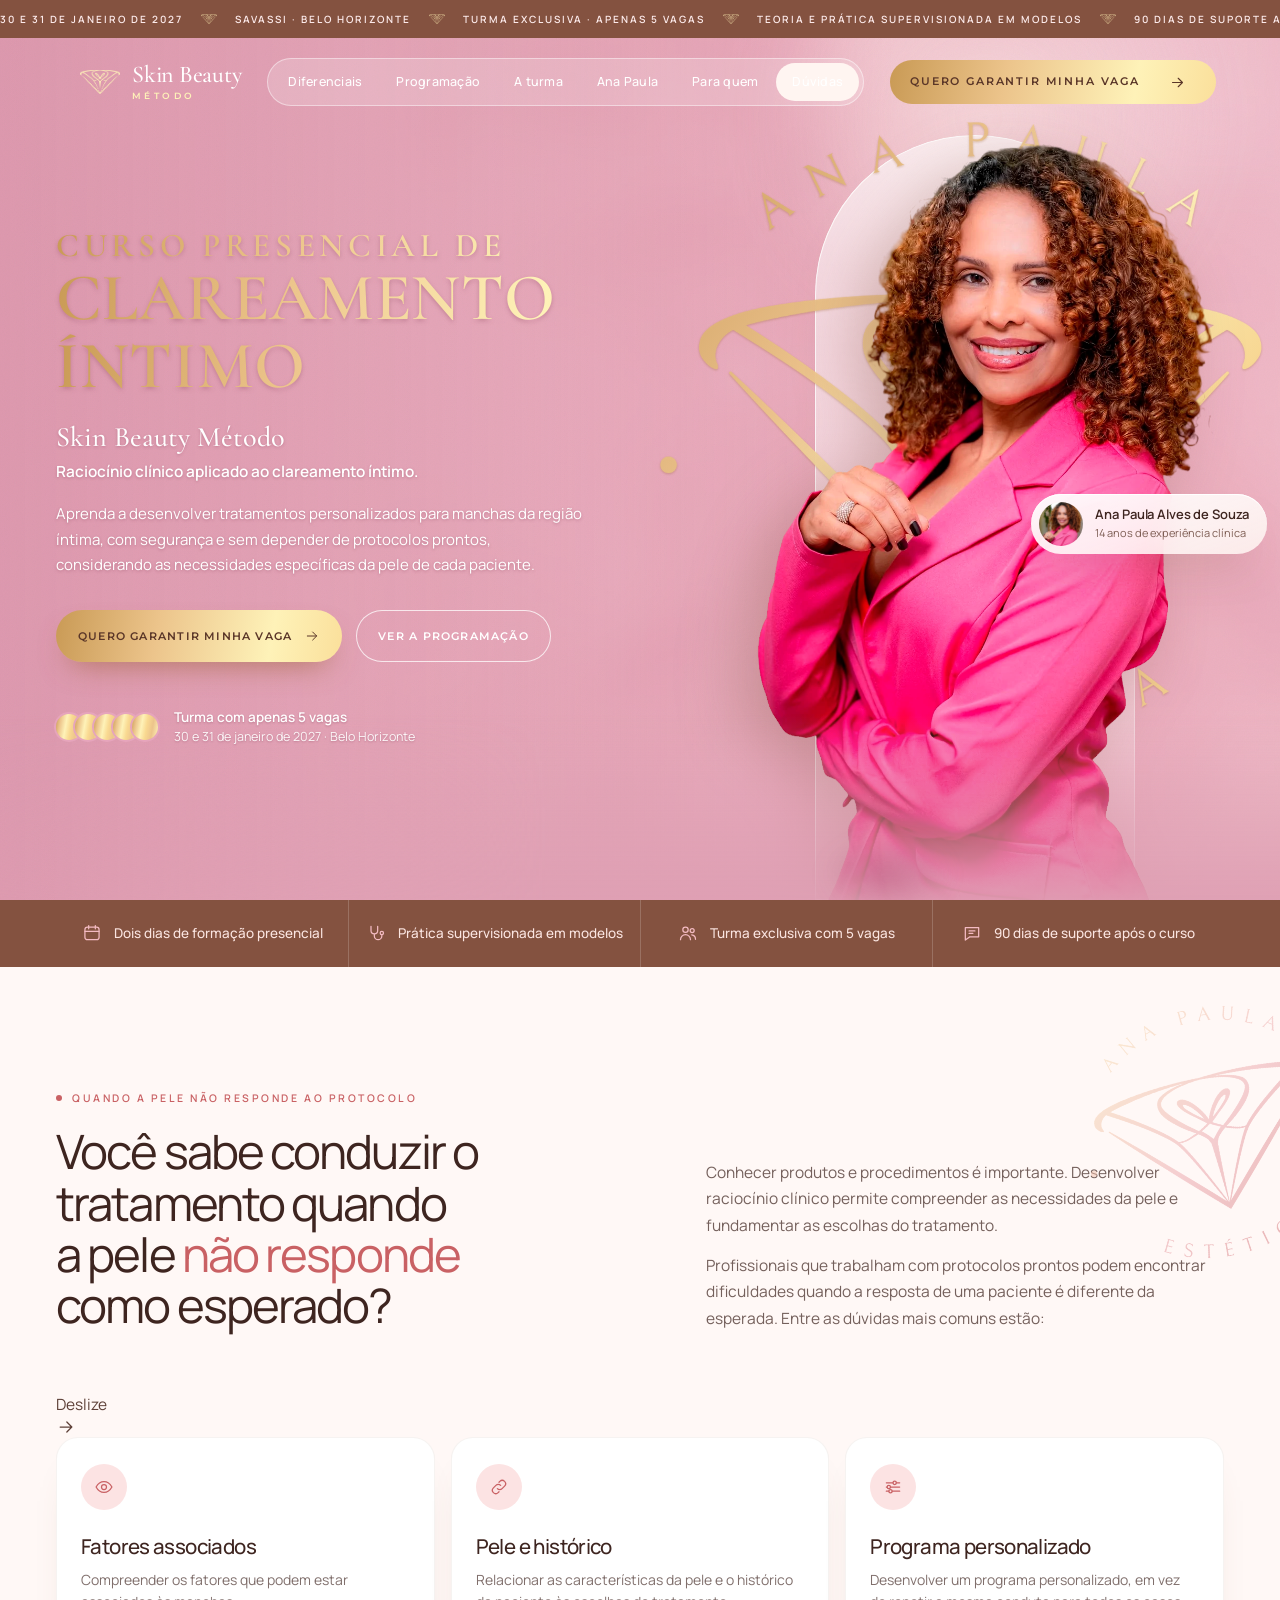
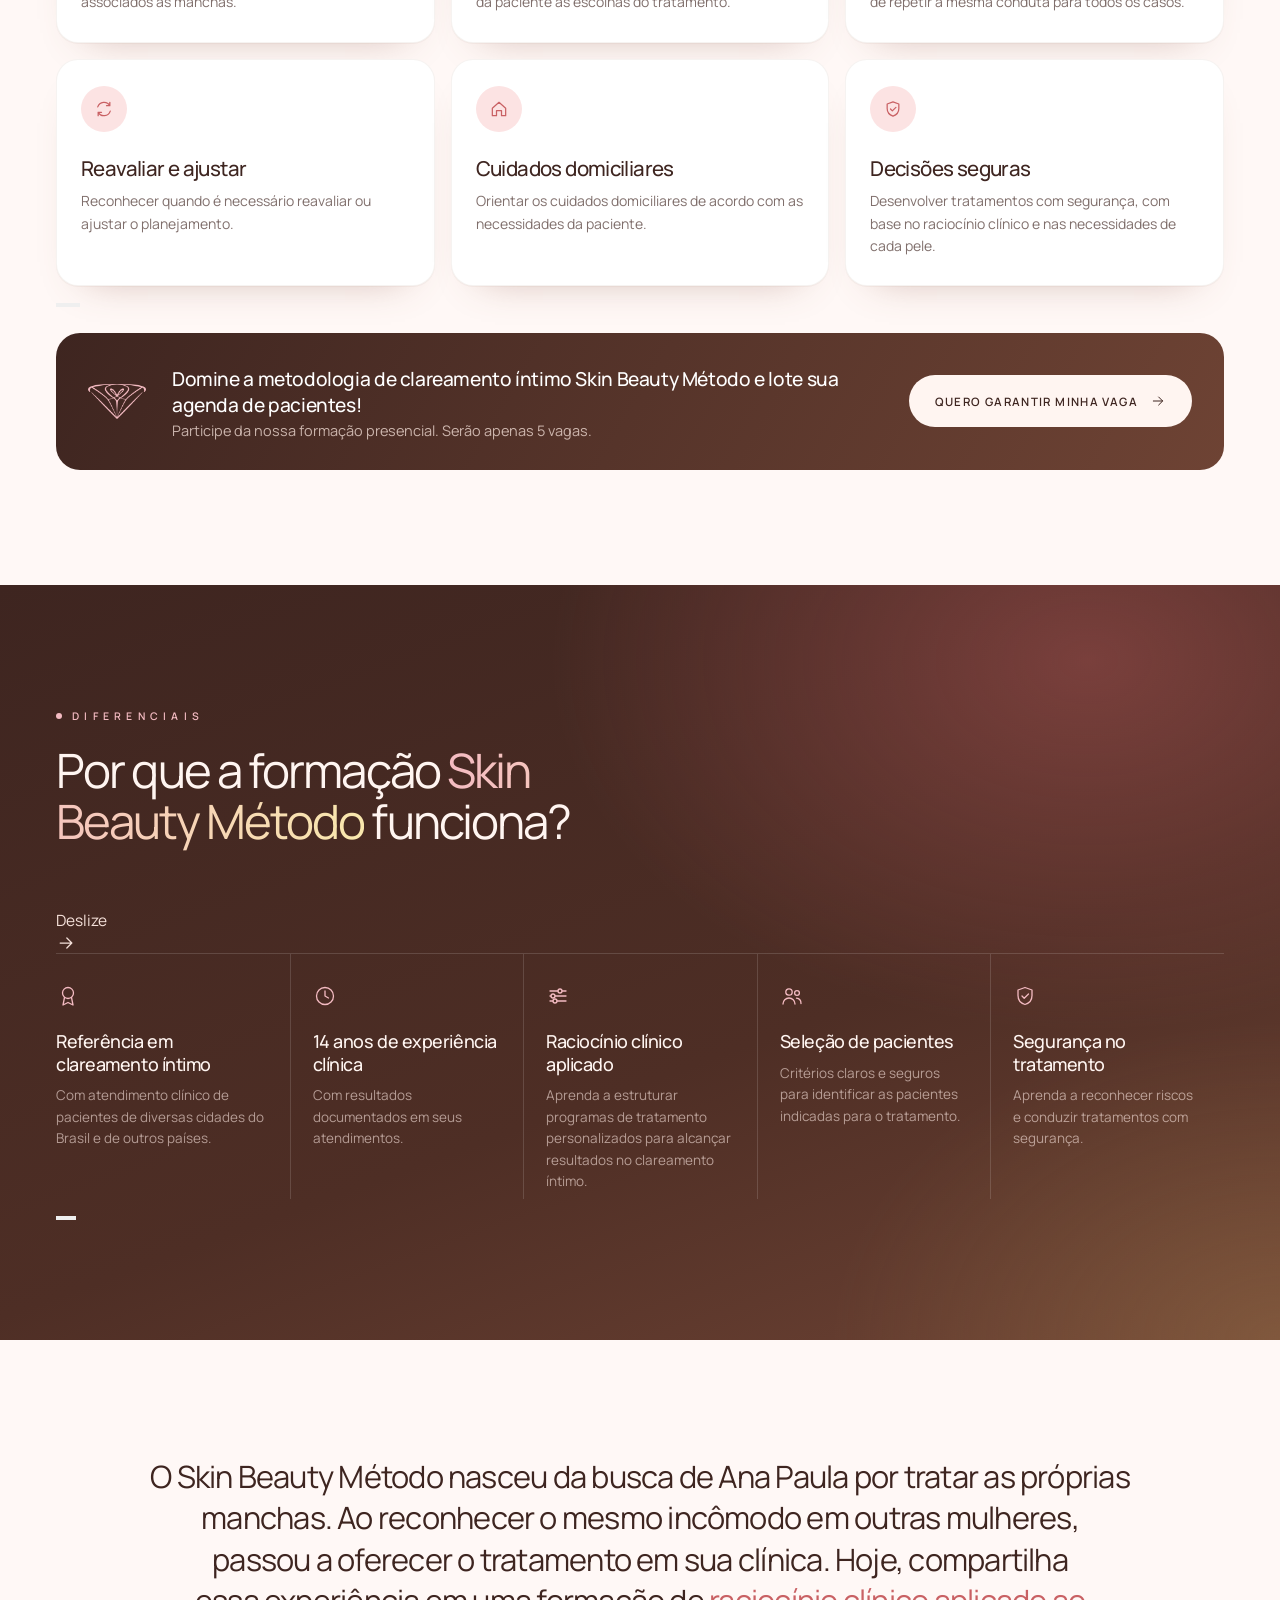
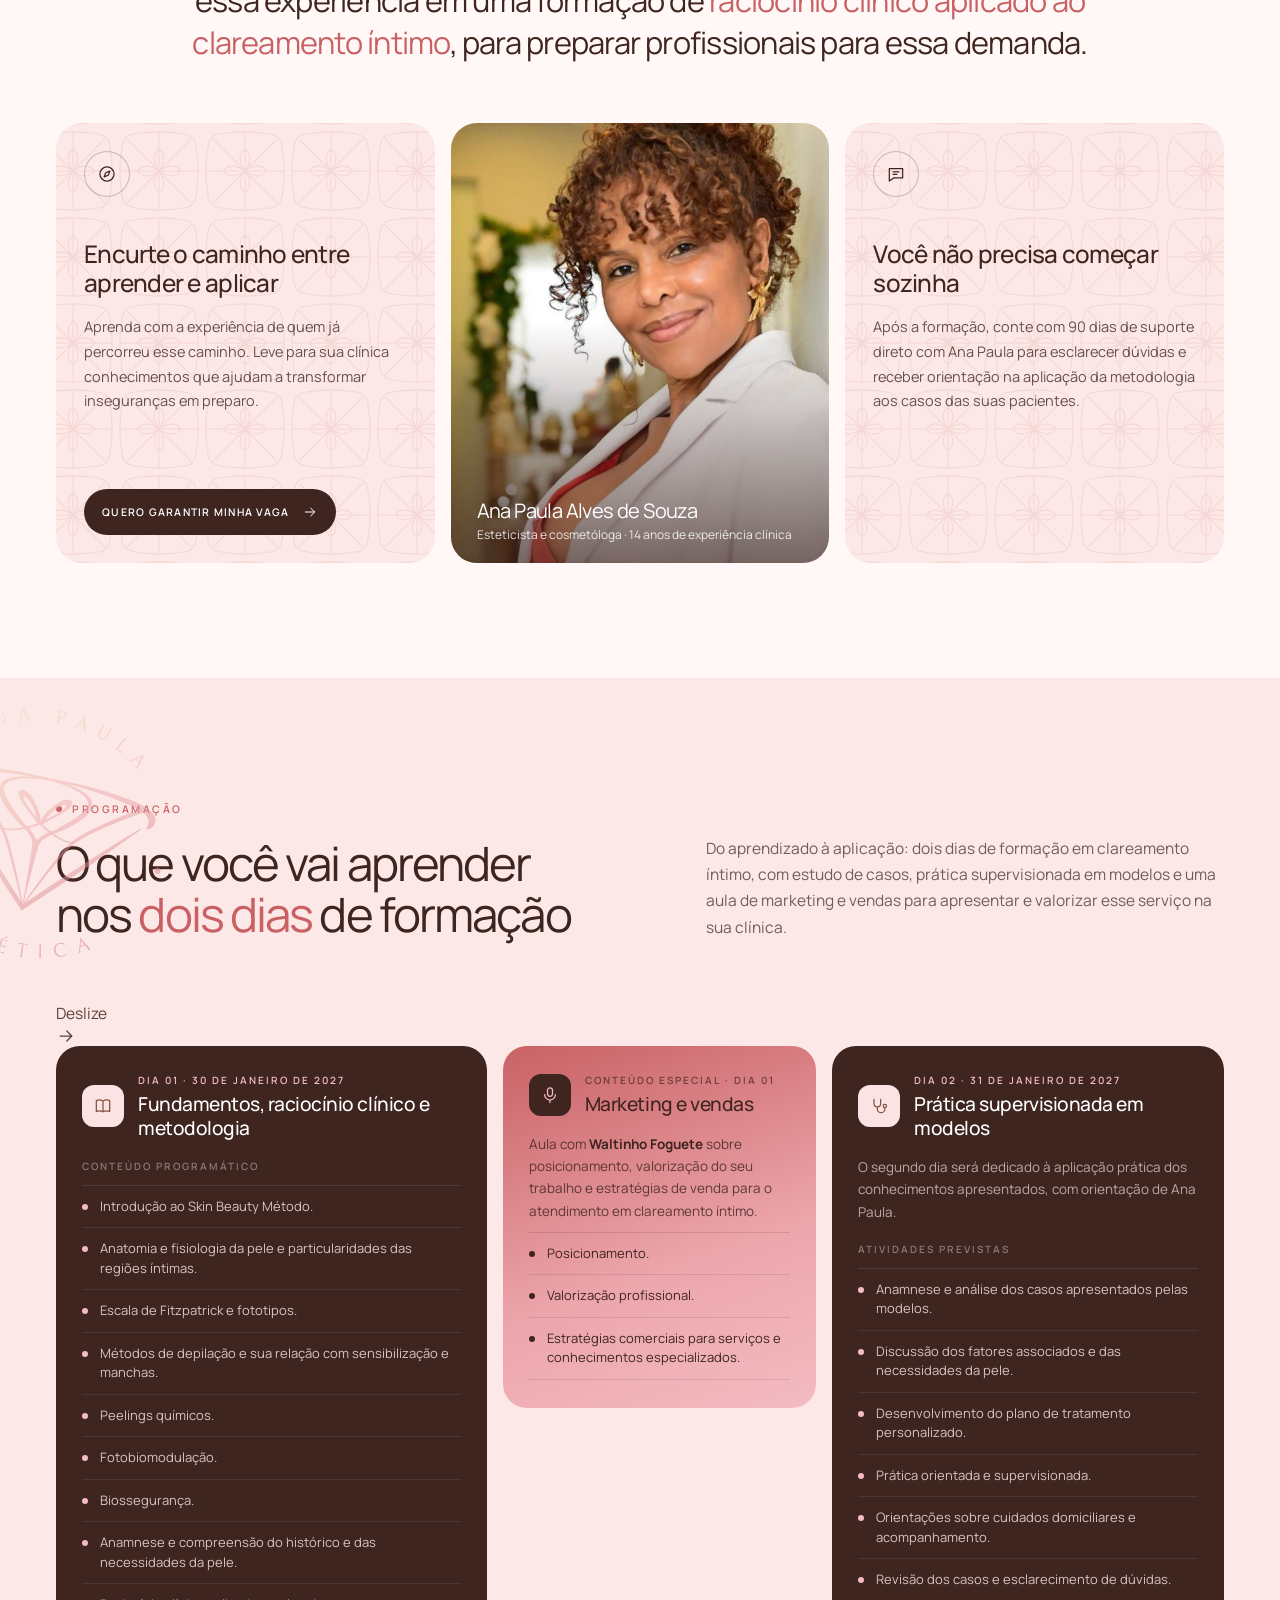
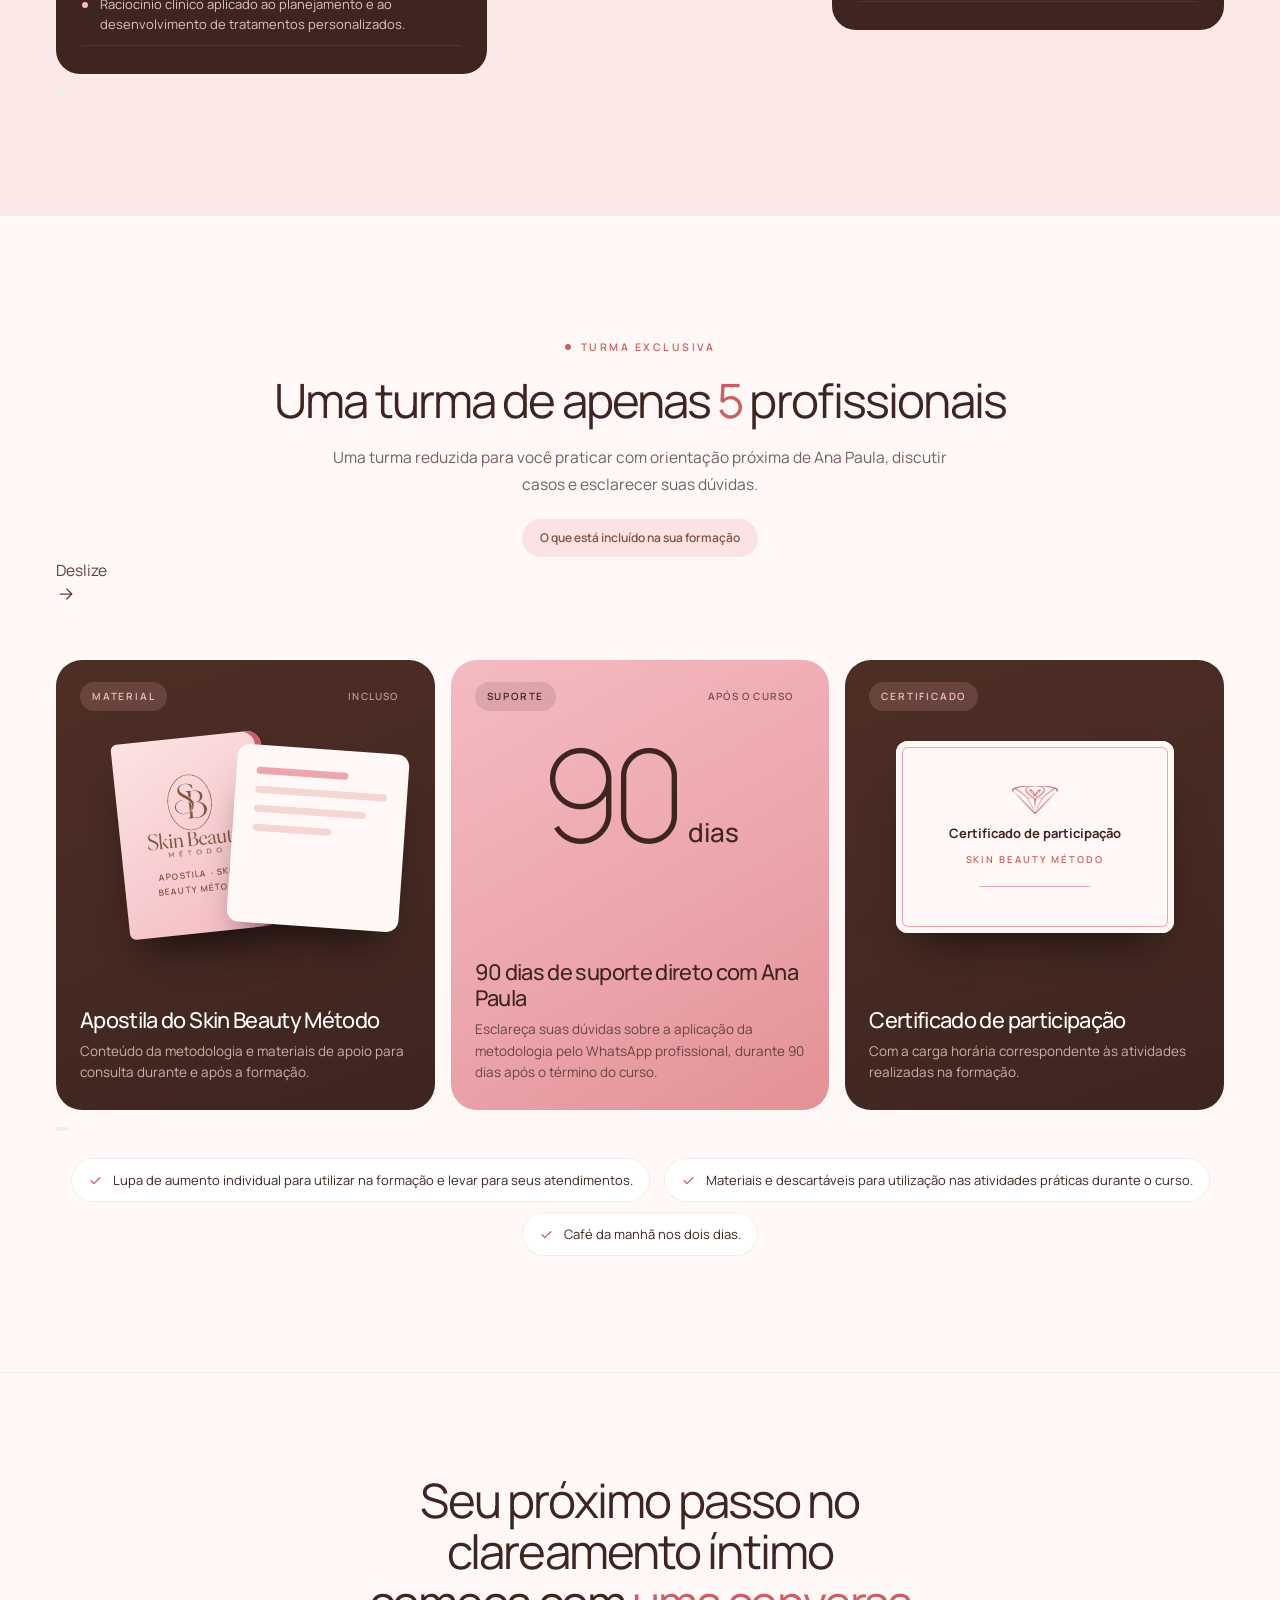
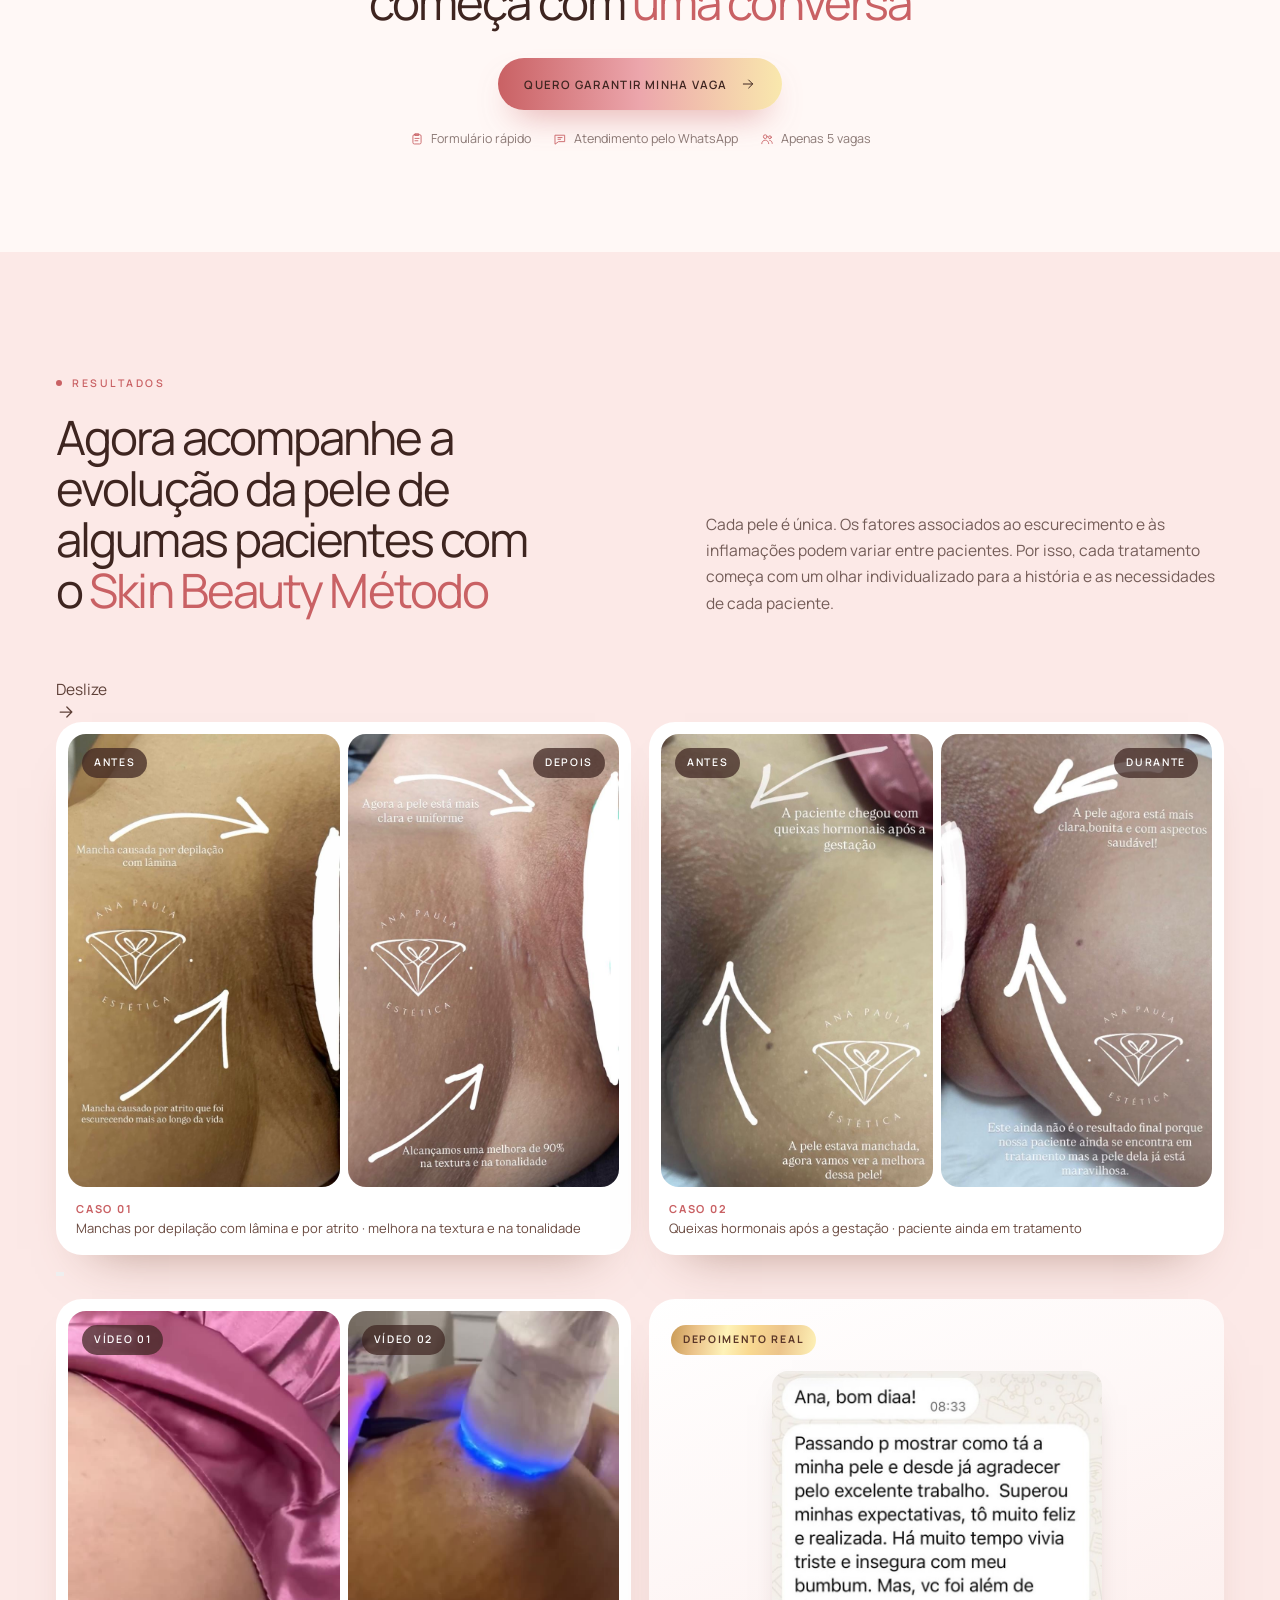
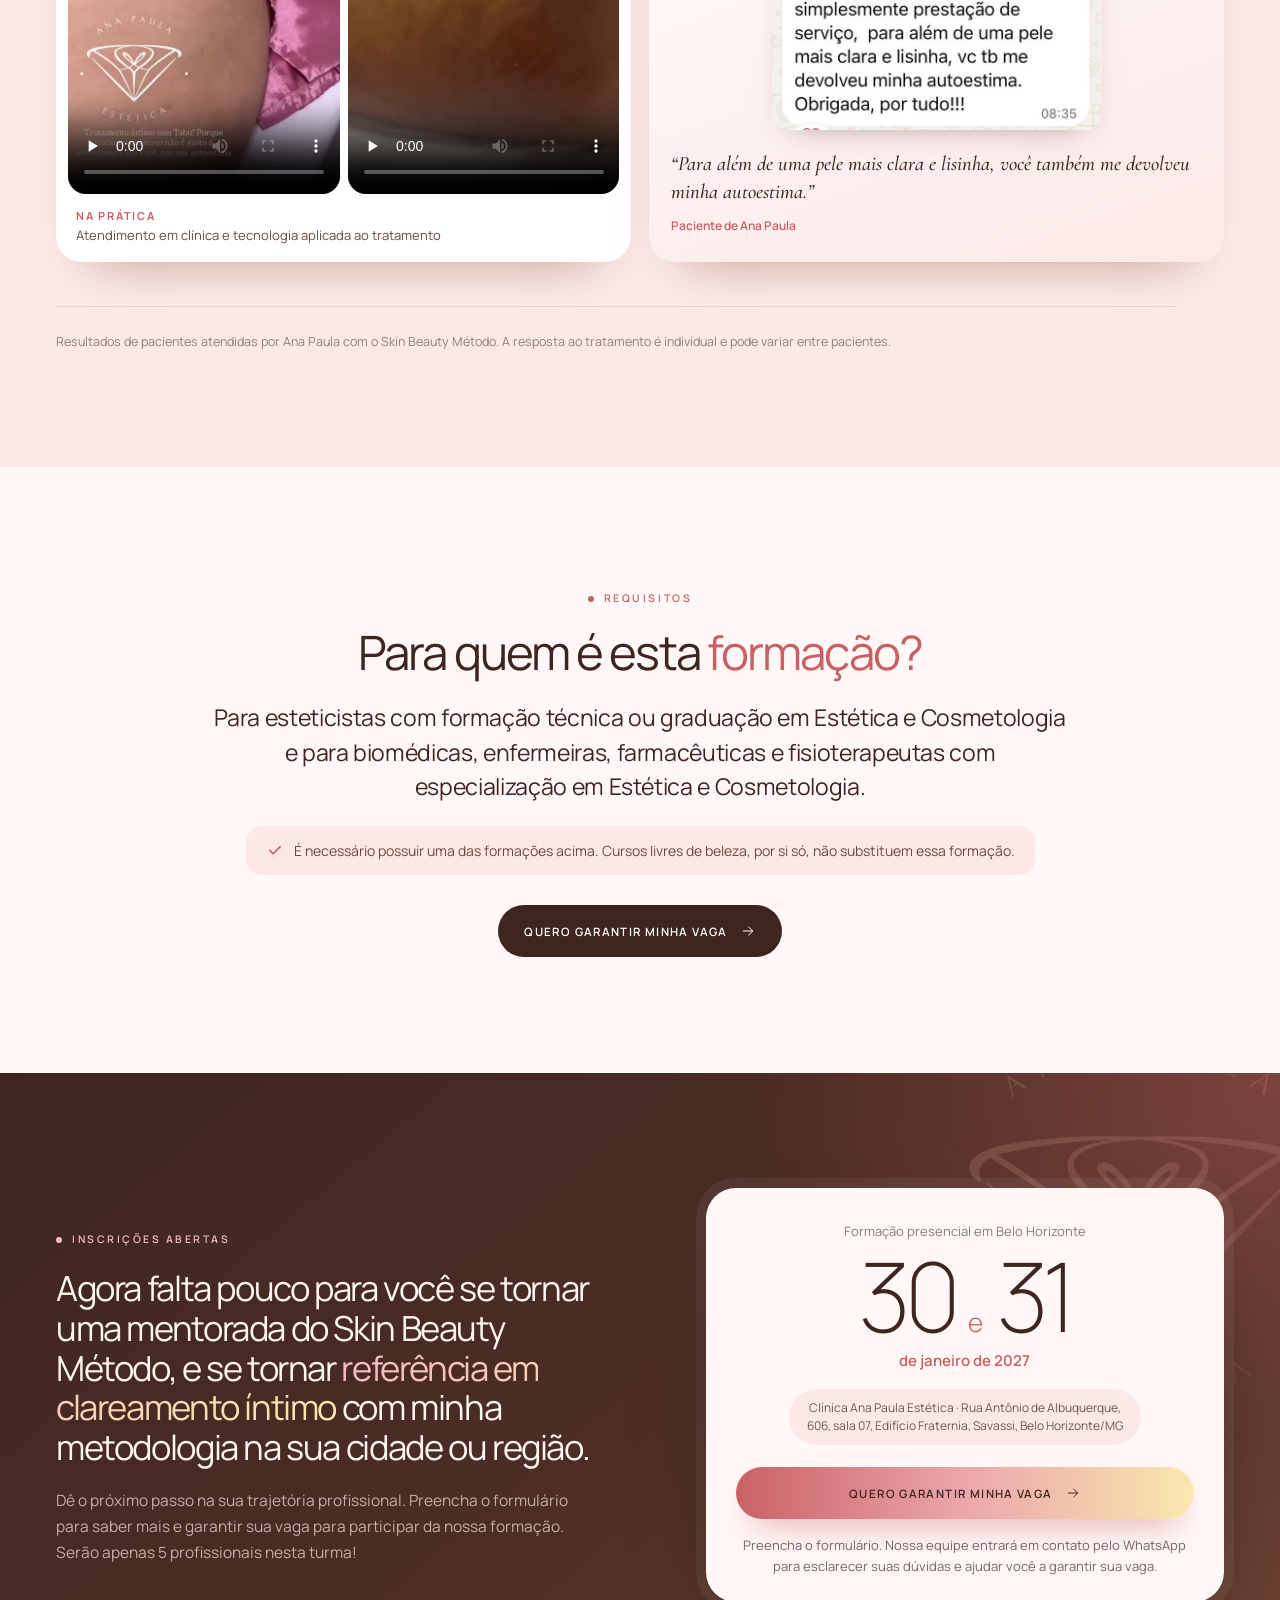
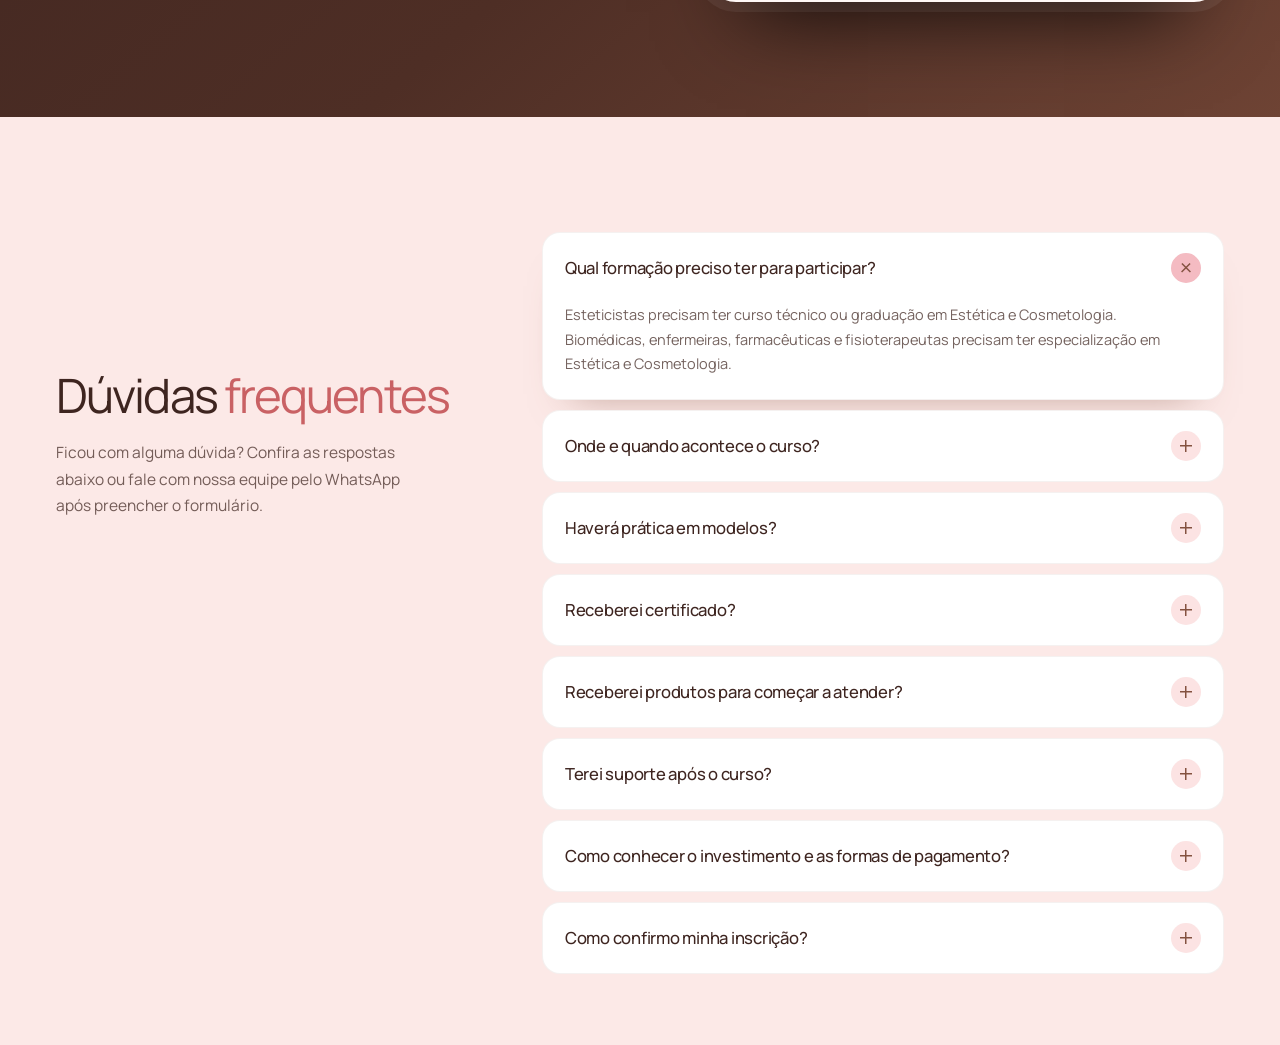
==== commit 455133b1: "Vídeos de resultados no formato reels (9:16), no padrão dos cards Co-Authored-By: Claude Opus 5.5 <n" ====
--- a/index.html
+++ b/index.html
@@ -1507,18 +1507,17 @@
 .s-pair__imgs img{width:100%;height:100%;object-fit:cover;display:block}
 .s-pair figcaption{padding:14px 8px 4px;font-size:13px;line-height:1.5;color:#6A4A40}
 .s-pair figcaption b{display:block;margin-bottom:2px;font-size:11px;letter-spacing:.16em;text-transform:uppercase;color:#C96164}
-.s-media{display:grid;grid-template-columns:1fr 1fr 1.25fr;gap:18px;max-width:1060px;margin:18px auto 0;align-items:stretch}
-.s-vid{margin:0;padding:10px;border-radius:26px;background:#3E2520;box-shadow:0 30px 50px -36px rgba(62,37,32,.8)}
-.s-vid video{display:block;width:100%;aspect-ratio:9/16;object-fit:cover;border-radius:18px;background:#2A1814}
-.s-vid figcaption{padding:12px 8px 4px;font-size:12px;font-weight:600;letter-spacing:.14em;text-transform:uppercase;color:#F9D991}
+.s-media{display:grid;grid-template-columns:1fr 1fr;gap:18px;margin-top:18px;align-items:stretch}
+.s-pair--vid .s-pair__imgs>div{aspect-ratio:9/16;background:#000}
+.s-pair__imgs video{width:100%;height:100%;object-fit:cover;display:block;background:#EAB3BC}
 .s-print{position:relative;margin:0;padding:22px;border-radius:26px;background:linear-gradient(160deg,#fff,#FCE9E7);display:flex;flex-direction:column;justify-content:center;box-shadow:0 30px 50px -36px rgba(132,82,64,.6)}
 .s-print__tag{align-self:flex-start;padding:6px 12px;border-radius:999px;background:var(--goldm);font-size:10.5px;font-weight:700;letter-spacing:.16em;text-transform:uppercase;color:#5A3628}
-.s-print img{width:100%;height:auto;margin-top:16px;border-radius:16px;box-shadow:0 14px 30px -20px rgba(62,37,32,.5)}
+.s-print img{width:100%;max-width:330px;height:auto;margin:16px auto 0;border-radius:16px;box-shadow:0 14px 30px -20px rgba(62,37,32,.5)}
 .s-print blockquote{margin:0;padding-top:20px}
 .s-print blockquote p{font:500 clamp(19px,1.6vw,22px)/1.35 var(--serif);font-style:italic;color:#3E2520}
 .s-print cite{display:block;margin-top:10px;font-style:normal;font-size:12px;font-weight:600;color:#C96164}
-@media(max-width:900px){.s-pairs{grid-template-columns:1fr}.s-media{grid-template-columns:1fr 1fr}.s-print{grid-column:1/-1}}
-@media(max-width:600px){.s-pair{padding:8px;border-radius:22px}.s-media{gap:10px}.s-vid{padding:6px;border-radius:20px}.s-vid figcaption{font-size:10px;letter-spacing:.08em}}
+@media(max-width:900px){.s-pairs,.s-media{grid-template-columns:1fr}}
+@media(max-width:600px){.s-pair{padding:8px;border-radius:22px}}
 </style>
 </head>
 <body>
@@ -1855,13 +1854,12 @@
     </div>
     <!-- VÍDEOS E DEPOIMENTO -->
     <div class="s-media">
-      <figure class="s-vid rv">
-        <video src="assets/res-video-01.mp4" poster="assets/res-video-01.jpg" controls playsinline preload="none" width="576" height="1024"></video>
-        <figcaption>Atendimento em clínica</figcaption>
-      </figure>
-      <figure class="s-vid rv" style="--d:.08s">
-        <video src="assets/res-video-02.mp4" poster="assets/res-video-02.jpg" controls playsinline preload="none" width="576" height="1024"></video>
-        <figcaption>Tecnologia aplicada ao tratamento</figcaption>
+      <figure class="s-pair s-pair--vid rv">
+        <div class="s-pair__imgs">
+          <div><video src="assets/res-video-01.mp4" poster="assets/res-video-01.jpg" controls playsinline preload="none" width="576" height="1024"></video><span class="ba__tag ba__tag--l">Vídeo 01</span></div>
+          <div><video src="assets/res-video-02.mp4" poster="assets/res-video-02.jpg" controls playsinline preload="none" width="576" height="1024"></video><span class="ba__tag ba__tag--l">Vídeo 02</span></div>
+        </div>
+        <figcaption><b>Na prática</b> Atendimento em clínica e tecnologia aplicada ao tratamento</figcaption>
       </figure>
       <figure class="s-print rv" style="--d:.16s">
         <span class="s-print__tag">Depoimento real</span>
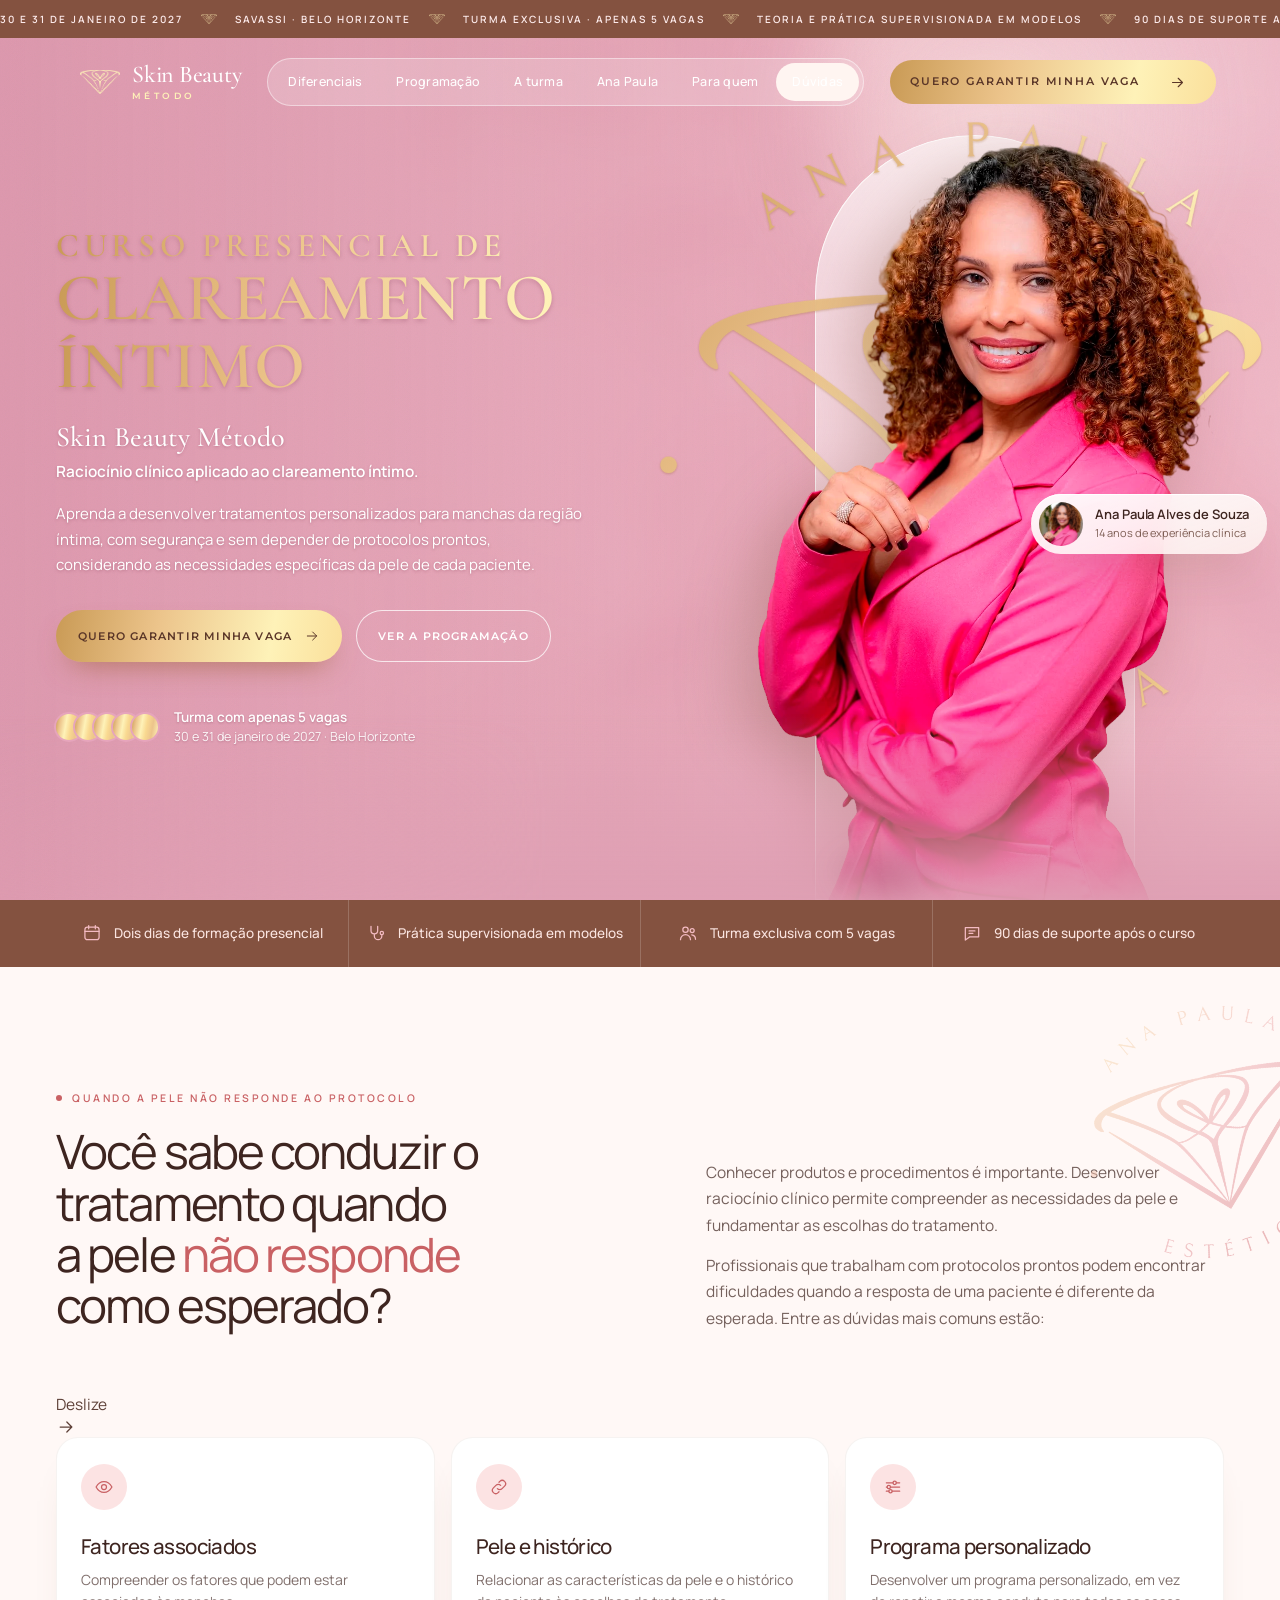
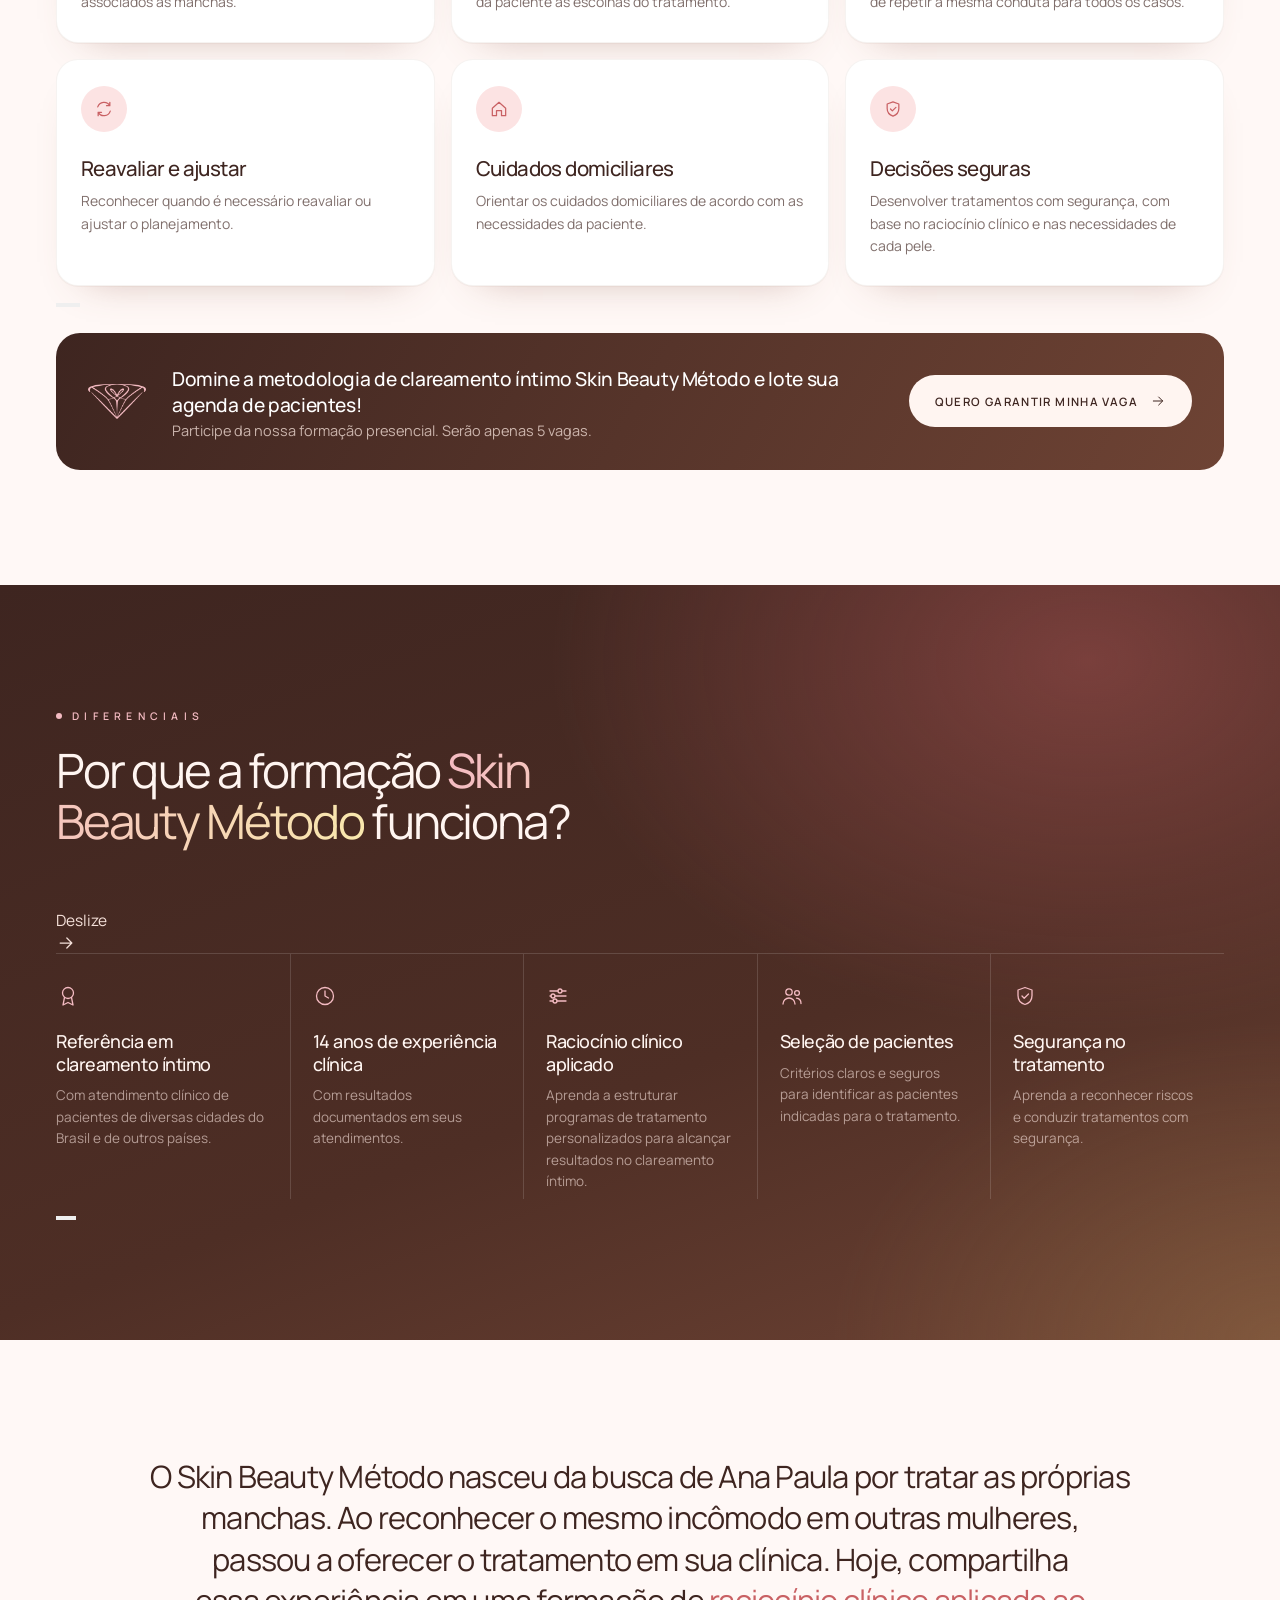
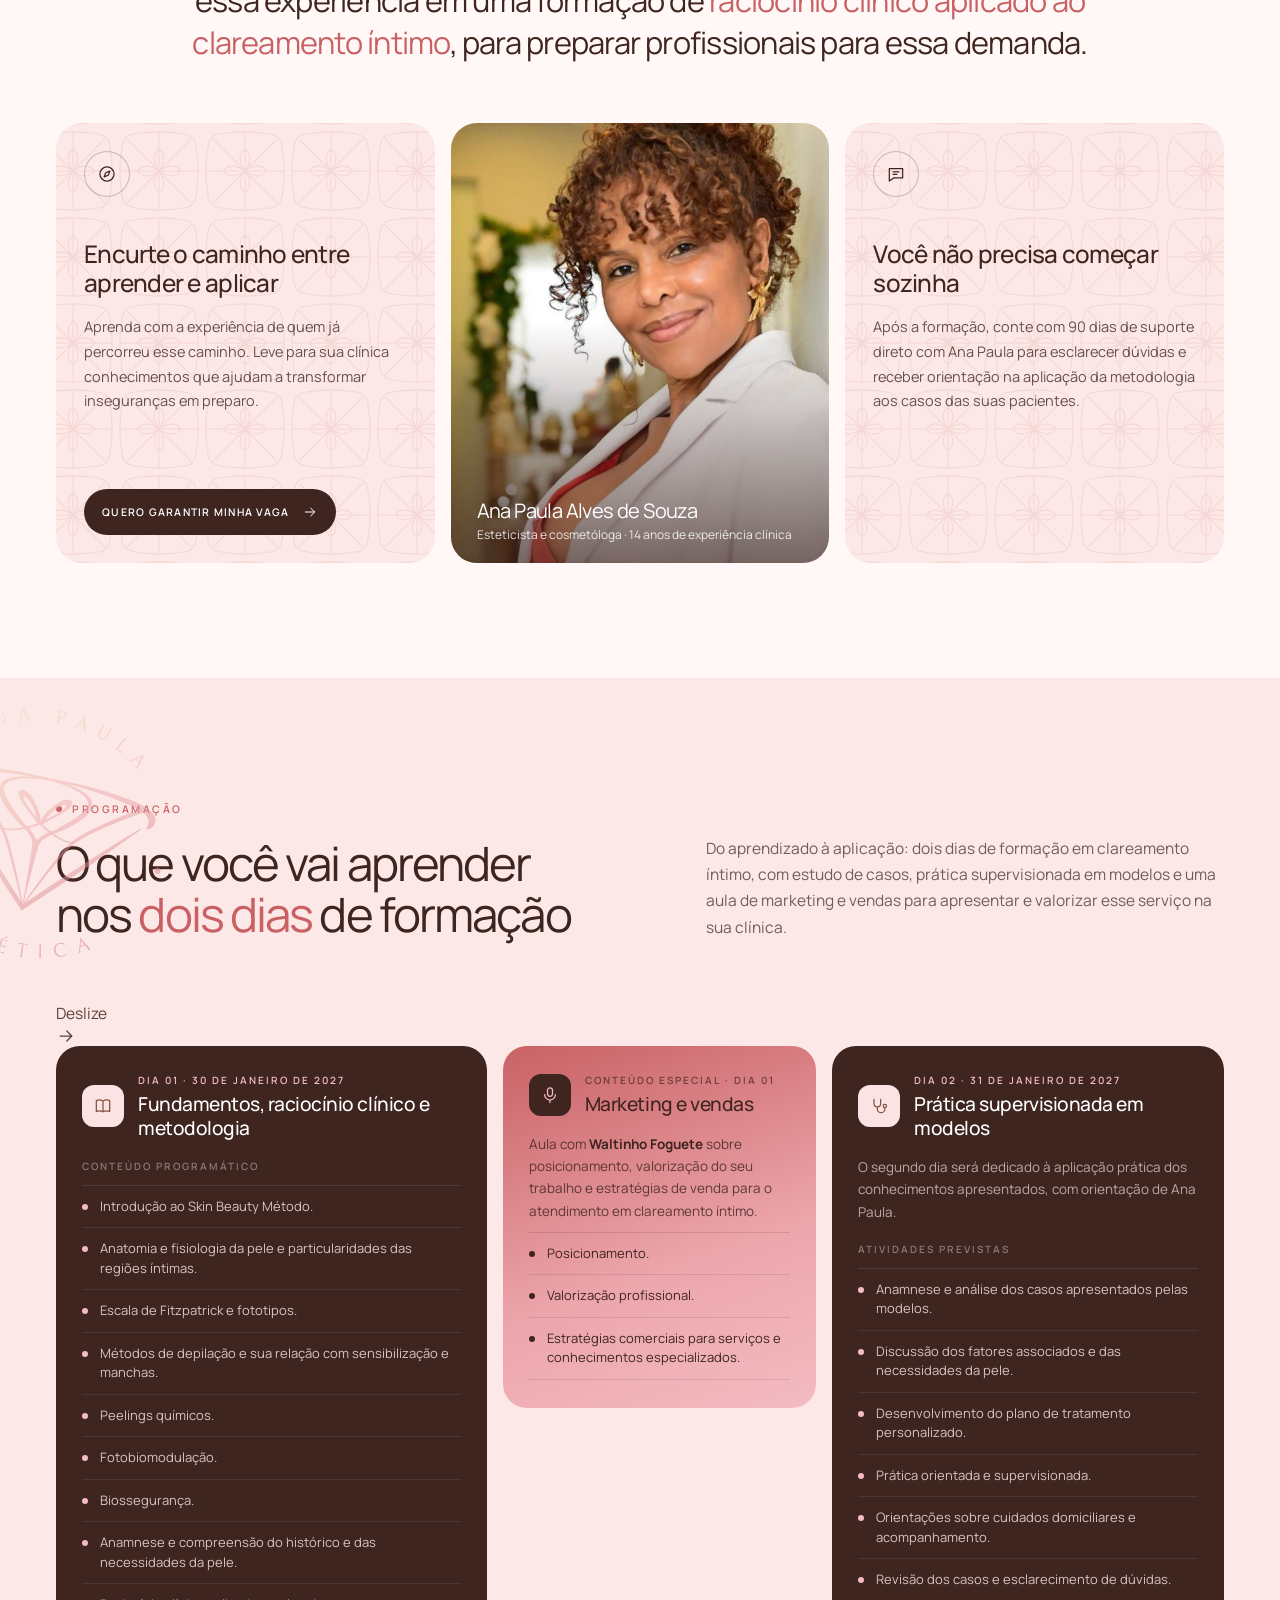
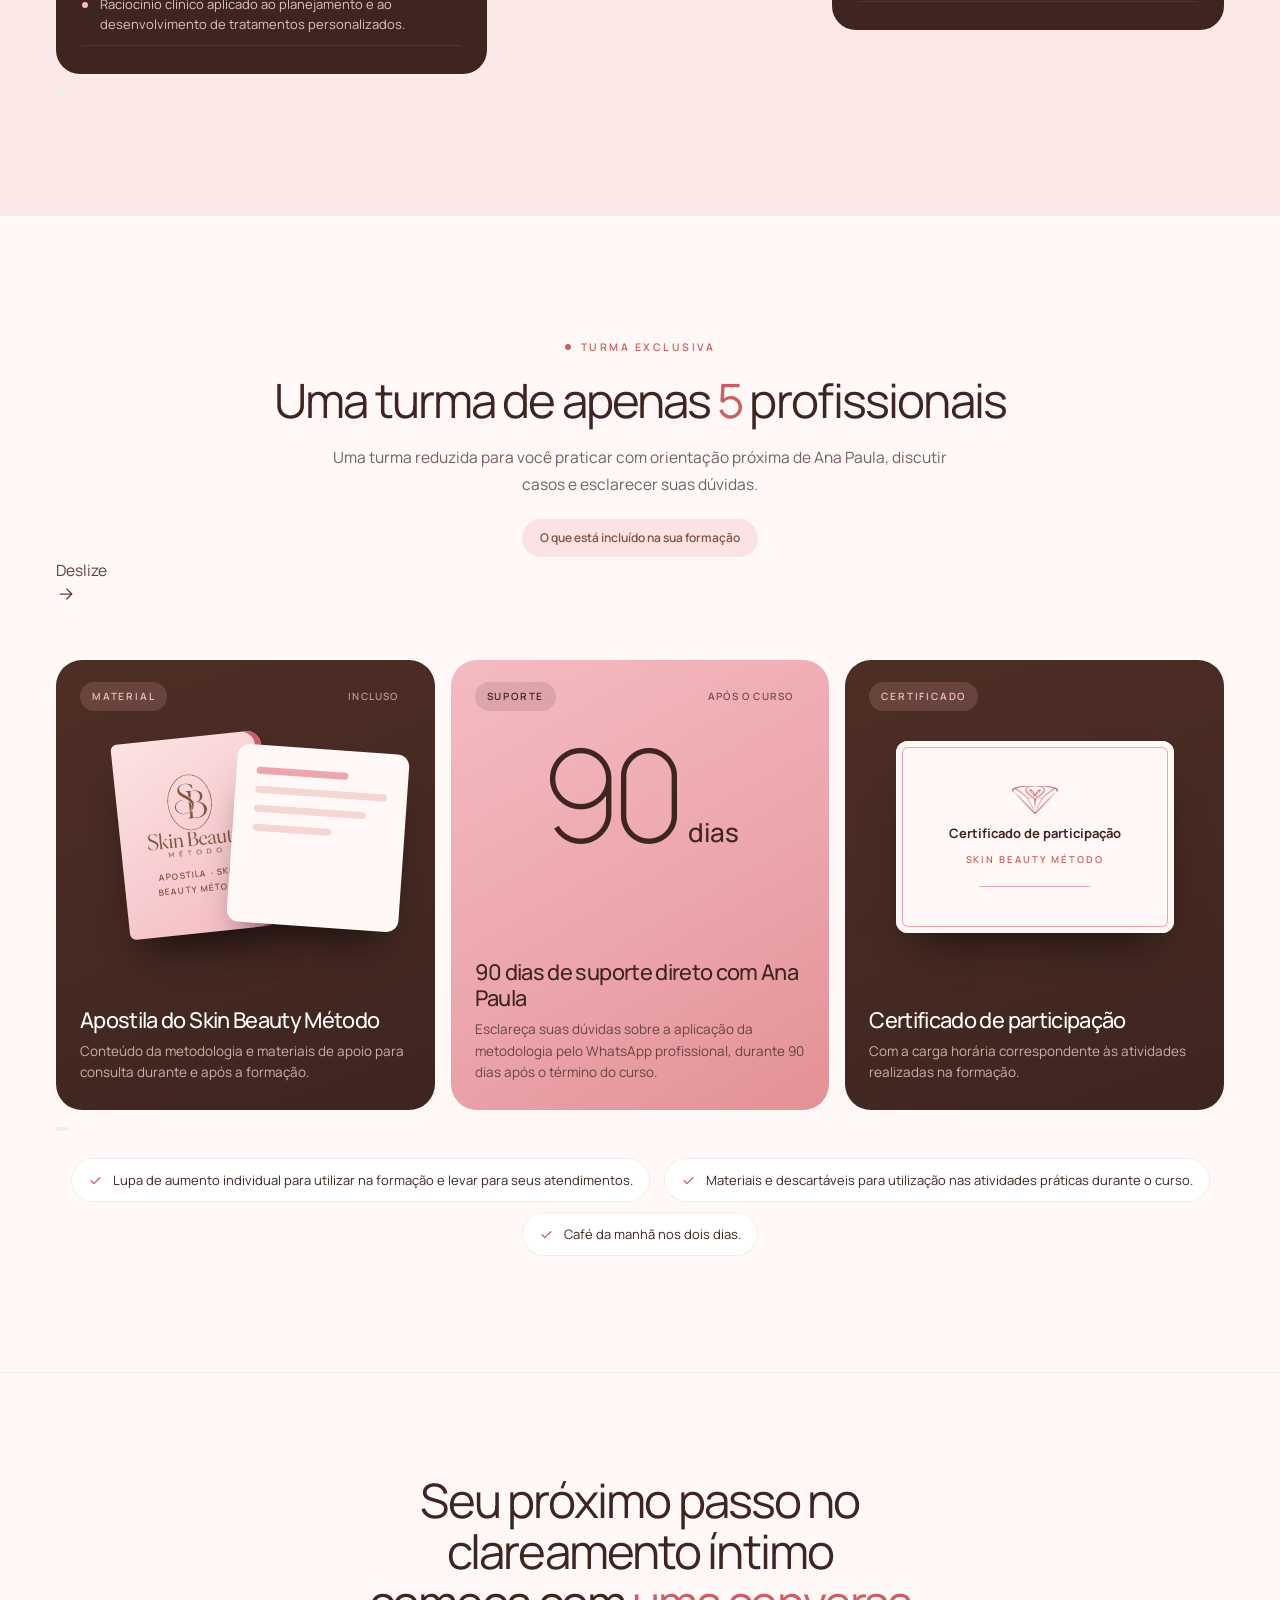
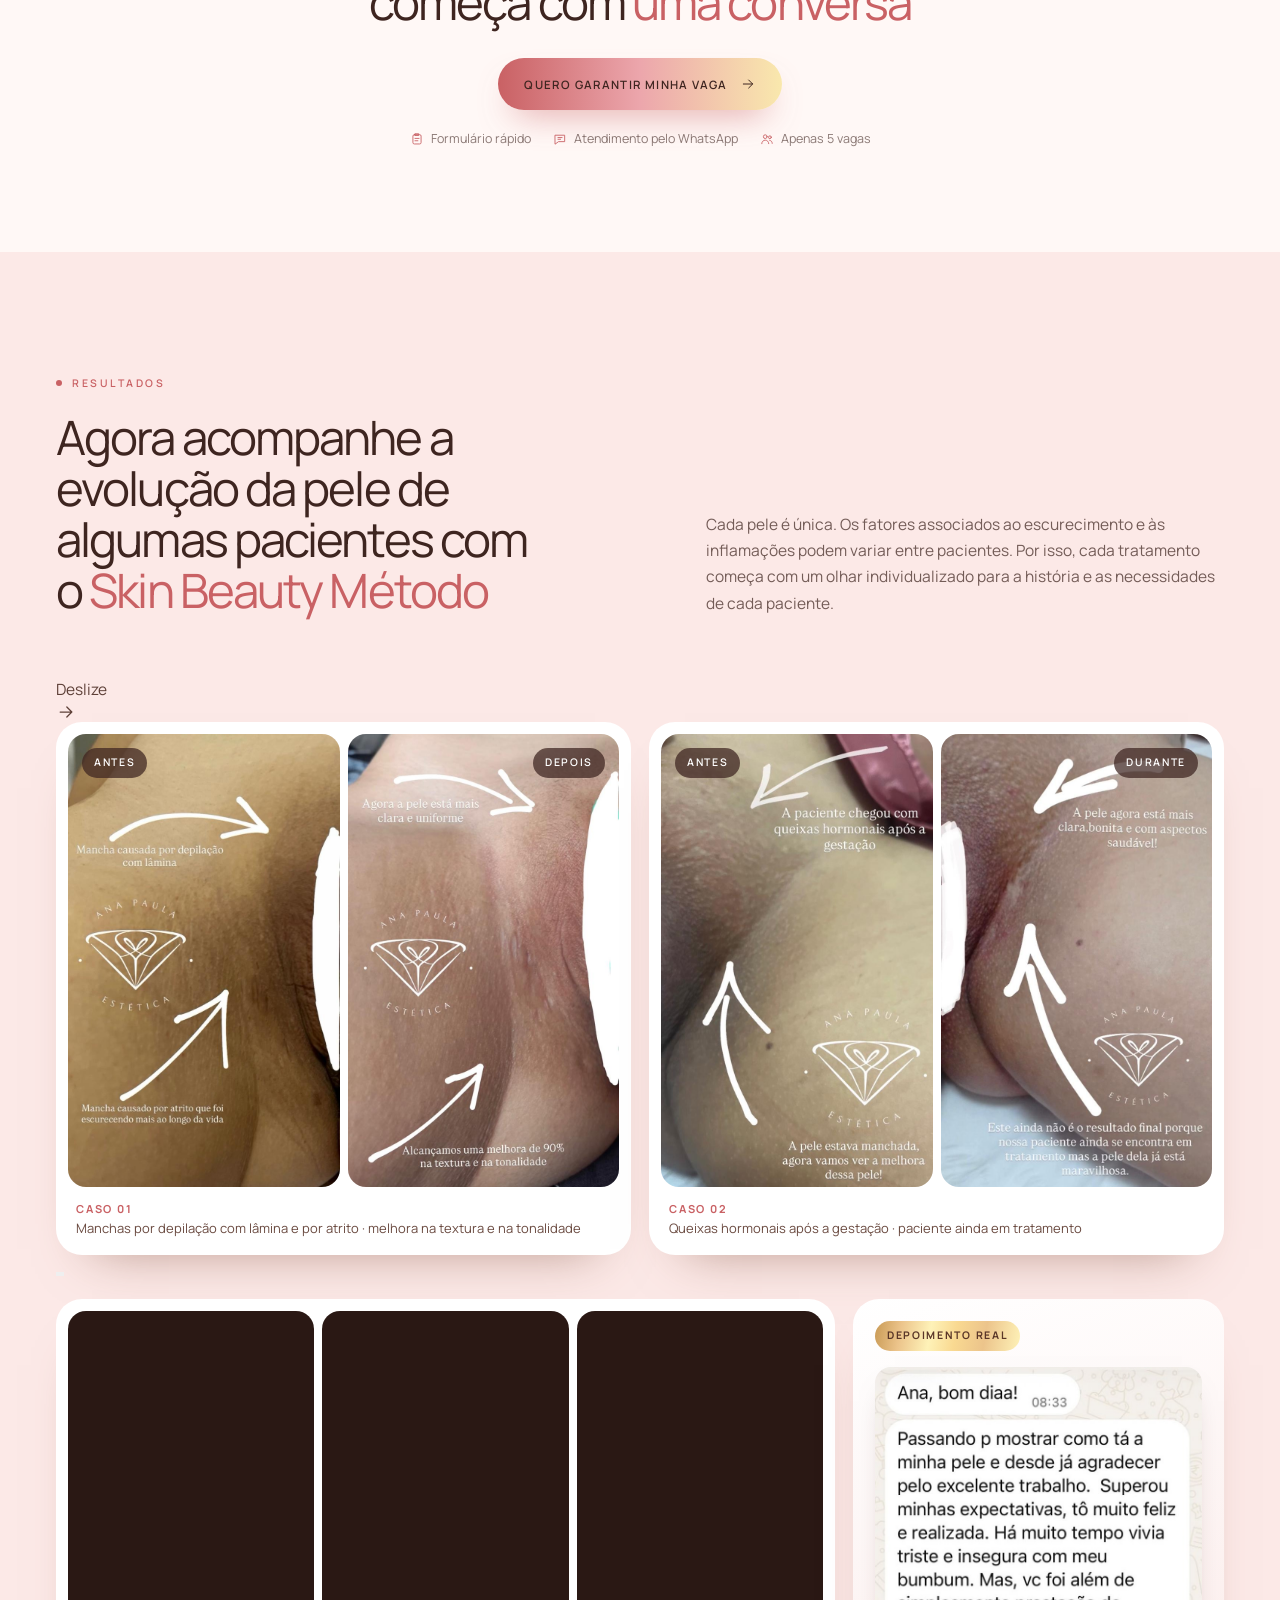
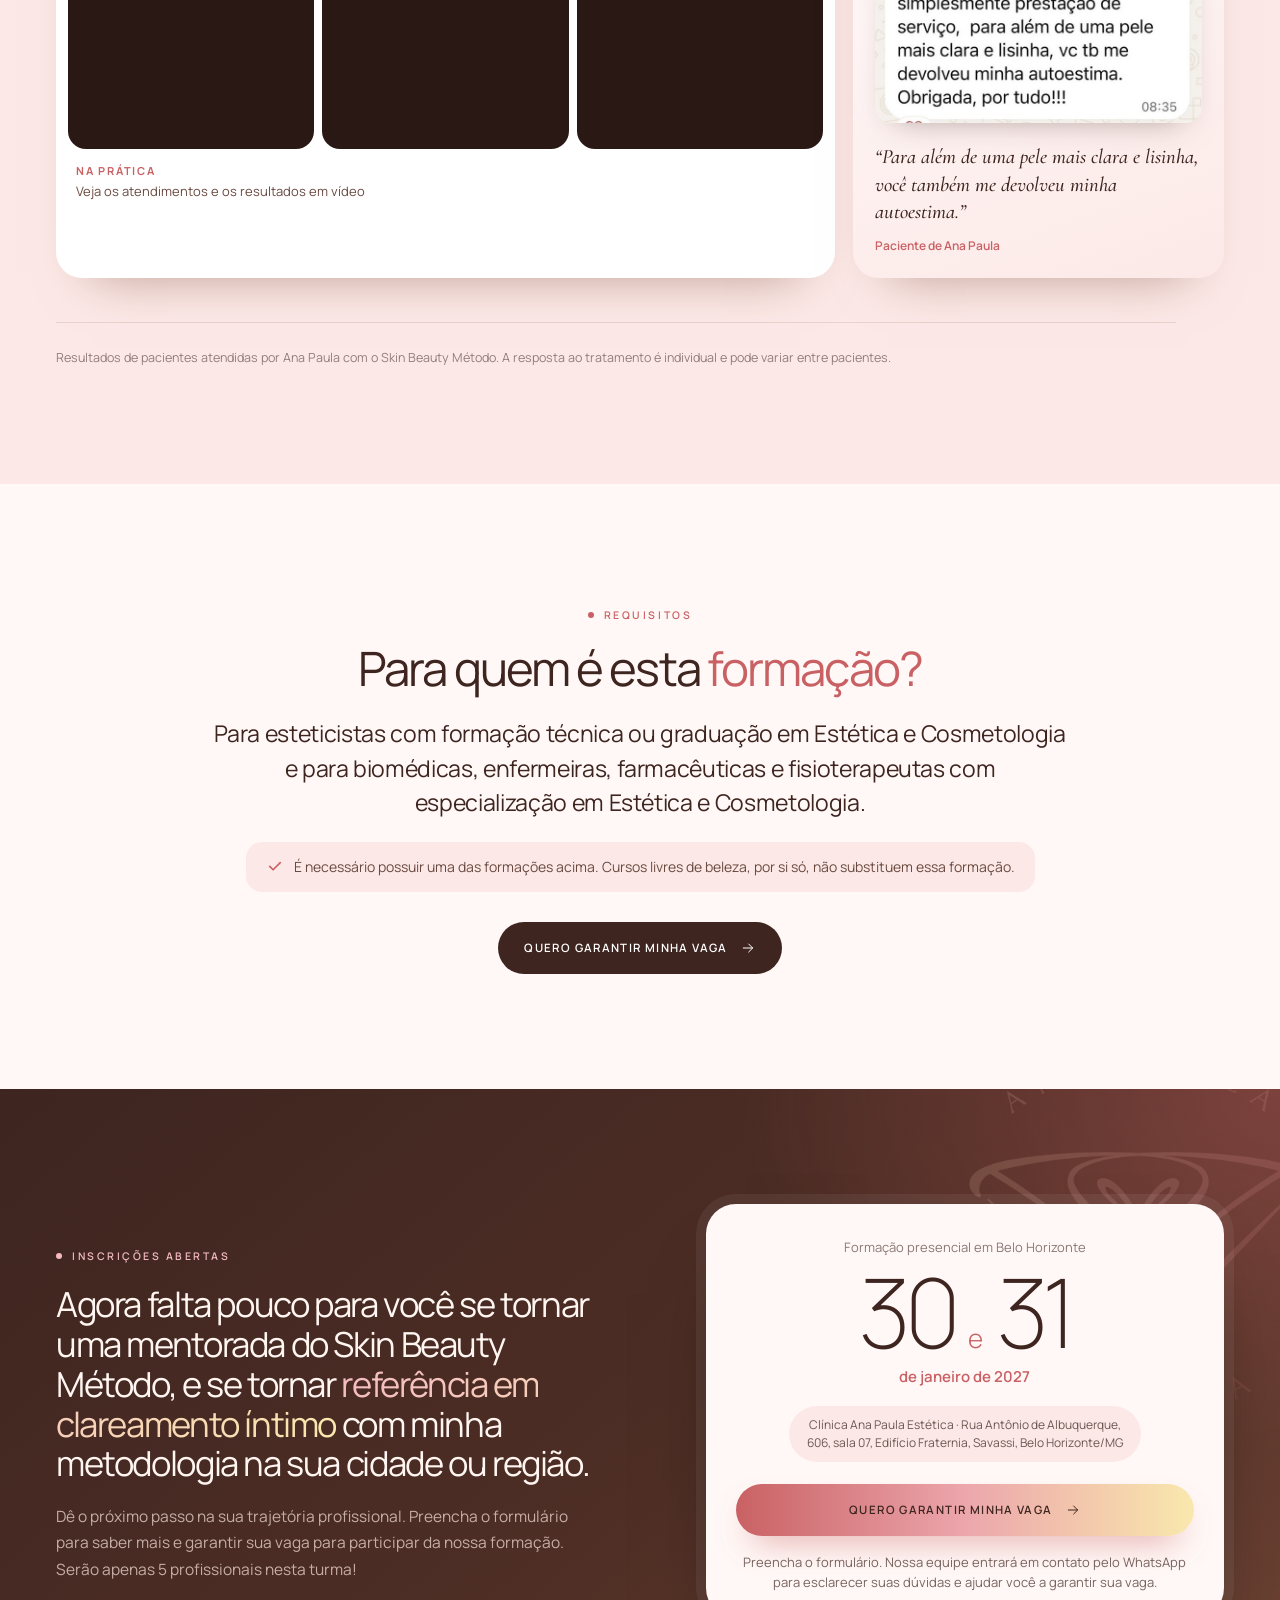
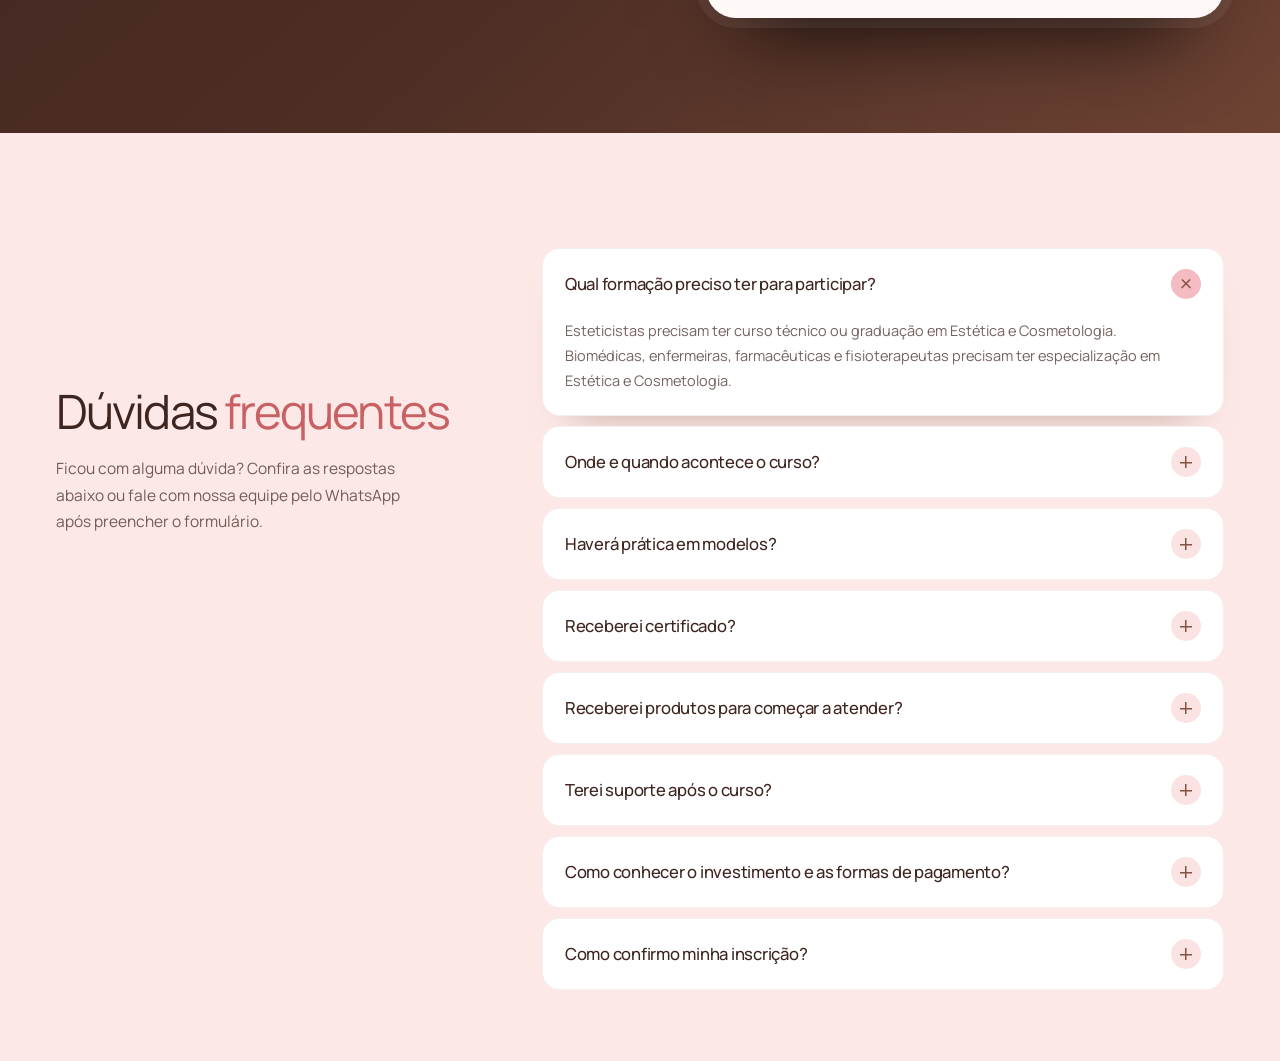
==== commit abd674a1: "Resultados: troca os 2 vídeos pelos 3 Shorts do YouTube Co-Authored-By: Claude Opus 5.5 <noreply@ant" ====
--- a/index.html
+++ b/index.html
@@ -1507,8 +1507,11 @@
 .s-pair__imgs img{width:100%;height:100%;object-fit:cover;display:block}
 .s-pair figcaption{padding:14px 8px 4px;font-size:13px;line-height:1.5;color:#6A4A40}
 .s-pair figcaption b{display:block;margin-bottom:2px;font-size:11px;letter-spacing:.16em;text-transform:uppercase;color:#C96164}
-.s-media{display:grid;grid-template-columns:1fr 1fr;gap:18px;margin-top:18px;align-items:stretch}
-.s-pair--vid .s-pair__imgs>div{aspect-ratio:9/16;background:#000}
+.s-media{display:grid;grid-template-columns:2.1fr 1fr;gap:18px;margin-top:18px;align-items:stretch}
+.s-pair--vid .s-pair__imgs{grid-template-columns:repeat(3,1fr)}
+.s-pair--vid .s-pair__imgs>div{aspect-ratio:9/16;background:#2A1814}
+.s-swipe{display:none}@media(max-width:600px){.s-swipe{display:inline}}
+.s-pair__imgs iframe{position:absolute;inset:0;width:100%;height:100%;border:0;display:block}
 .s-pair__imgs video{width:100%;height:100%;object-fit:cover;display:block;background:#EAB3BC}
 .s-print{position:relative;margin:0;padding:22px;border-radius:26px;background:linear-gradient(160deg,#fff,#FCE9E7);display:flex;flex-direction:column;justify-content:center;box-shadow:0 30px 50px -36px rgba(132,82,64,.6)}
 .s-print__tag{align-self:flex-start;padding:6px 12px;border-radius:999px;background:var(--goldm);font-size:10.5px;font-weight:700;letter-spacing:.16em;text-transform:uppercase;color:#5A3628}
@@ -1517,6 +1520,7 @@
 .s-print blockquote p{font:500 clamp(19px,1.6vw,22px)/1.35 var(--serif);font-style:italic;color:#3E2520}
 .s-print cite{display:block;margin-top:10px;font-style:normal;font-size:12px;font-weight:600;color:#C96164}
 @media(max-width:900px){.s-pairs,.s-media{grid-template-columns:1fr}}
+@media(max-width:600px){.s-pair--vid .s-pair__imgs{grid-template-columns:none;grid-auto-flow:column;grid-auto-columns:68%;overflow-x:auto;scroll-snap-type:x mandatory;-webkit-overflow-scrolling:touch;scrollbar-width:none}.s-pair--vid .s-pair__imgs::-webkit-scrollbar{display:none}.s-pair--vid .s-pair__imgs>div{scroll-snap-align:start}}
 @media(max-width:600px){.s-pair{padding:8px;border-radius:22px}}
 </style>
 </head>
@@ -1856,10 +1860,11 @@
     <div class="s-media">
       <figure class="s-pair s-pair--vid rv">
         <div class="s-pair__imgs">
-          <div><video src="assets/res-video-01.mp4" poster="assets/res-video-01.jpg" controls playsinline preload="none" width="576" height="1024"></video><span class="ba__tag ba__tag--l">Vídeo 01</span></div>
-          <div><video src="assets/res-video-02.mp4" poster="assets/res-video-02.jpg" controls playsinline preload="none" width="576" height="1024"></video><span class="ba__tag ba__tag--l">Vídeo 02</span></div>
+          <div><iframe src="https://www.youtube-nocookie.com/embed/mQXAg3nBCLg?rel=0&amp;playsinline=1&amp;modestbranding=1" title="Vídeo 01 – Skin Beauty Método" loading="lazy" allow="accelerometer; autoplay; clipboard-write; encrypted-media; gyroscope; picture-in-picture; web-share" referrerpolicy="strict-origin-when-cross-origin" allowfullscreen></iframe></div>
+          <div><iframe src="https://www.youtube-nocookie.com/embed/wDwhPNh7EM8?rel=0&amp;playsinline=1&amp;modestbranding=1" title="Vídeo 02 – Skin Beauty Método" loading="lazy" allow="accelerometer; autoplay; clipboard-write; encrypted-media; gyroscope; picture-in-picture; web-share" referrerpolicy="strict-origin-when-cross-origin" allowfullscreen></iframe></div>
+          <div><iframe src="https://www.youtube-nocookie.com/embed/vOaCicKqc10?rel=0&amp;playsinline=1&amp;modestbranding=1" title="Vídeo 03 – Skin Beauty Método" loading="lazy" allow="accelerometer; autoplay; clipboard-write; encrypted-media; gyroscope; picture-in-picture; web-share" referrerpolicy="strict-origin-when-cross-origin" allowfullscreen></iframe></div>
         </div>
-        <figcaption><b>Na prática</b> Atendimento em clínica e tecnologia aplicada ao tratamento</figcaption>
+        <figcaption><b>Na prática</b> Veja os atendimentos e os resultados em vídeo<span class="s-swipe"> · arraste para o lado para ver os 3 vídeos</span></figcaption>
       </figure>
       <figure class="s-print rv" style="--d:.16s">
         <span class="s-print__tag">Depoimento real</span>
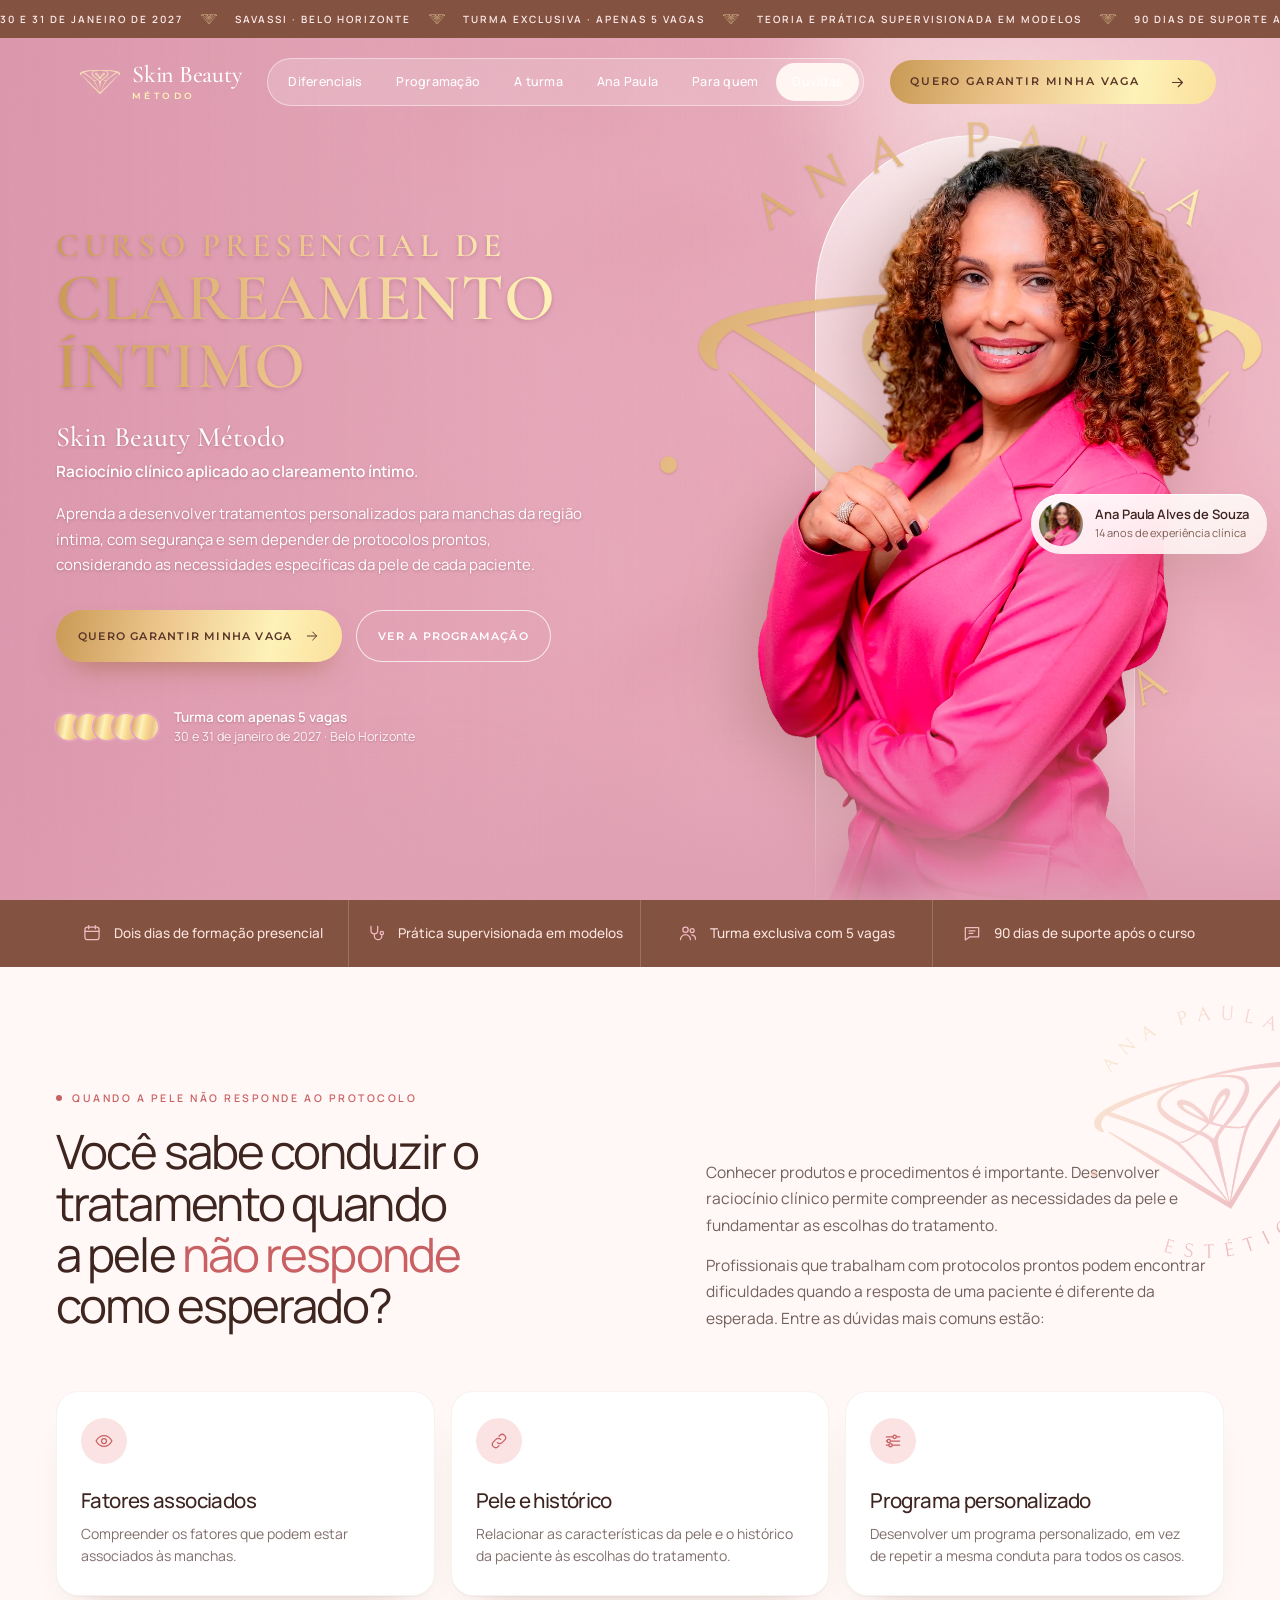
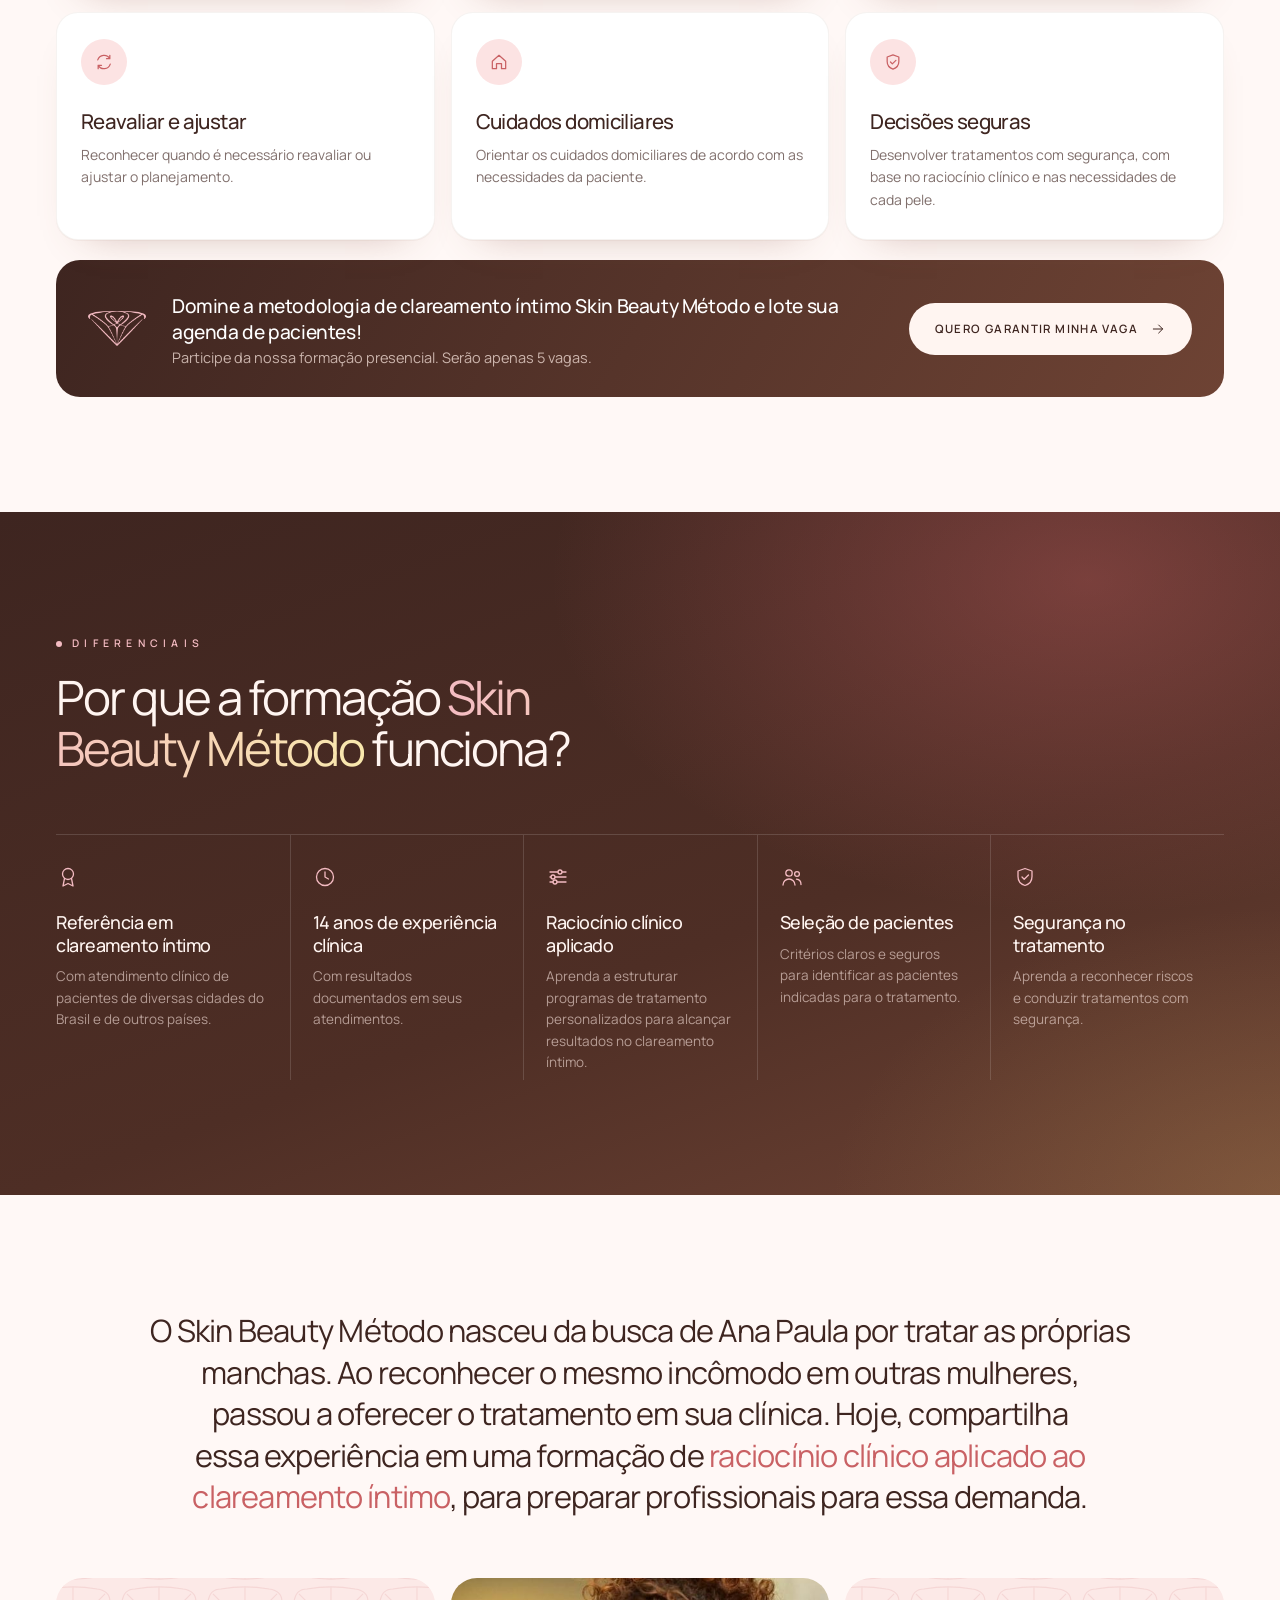
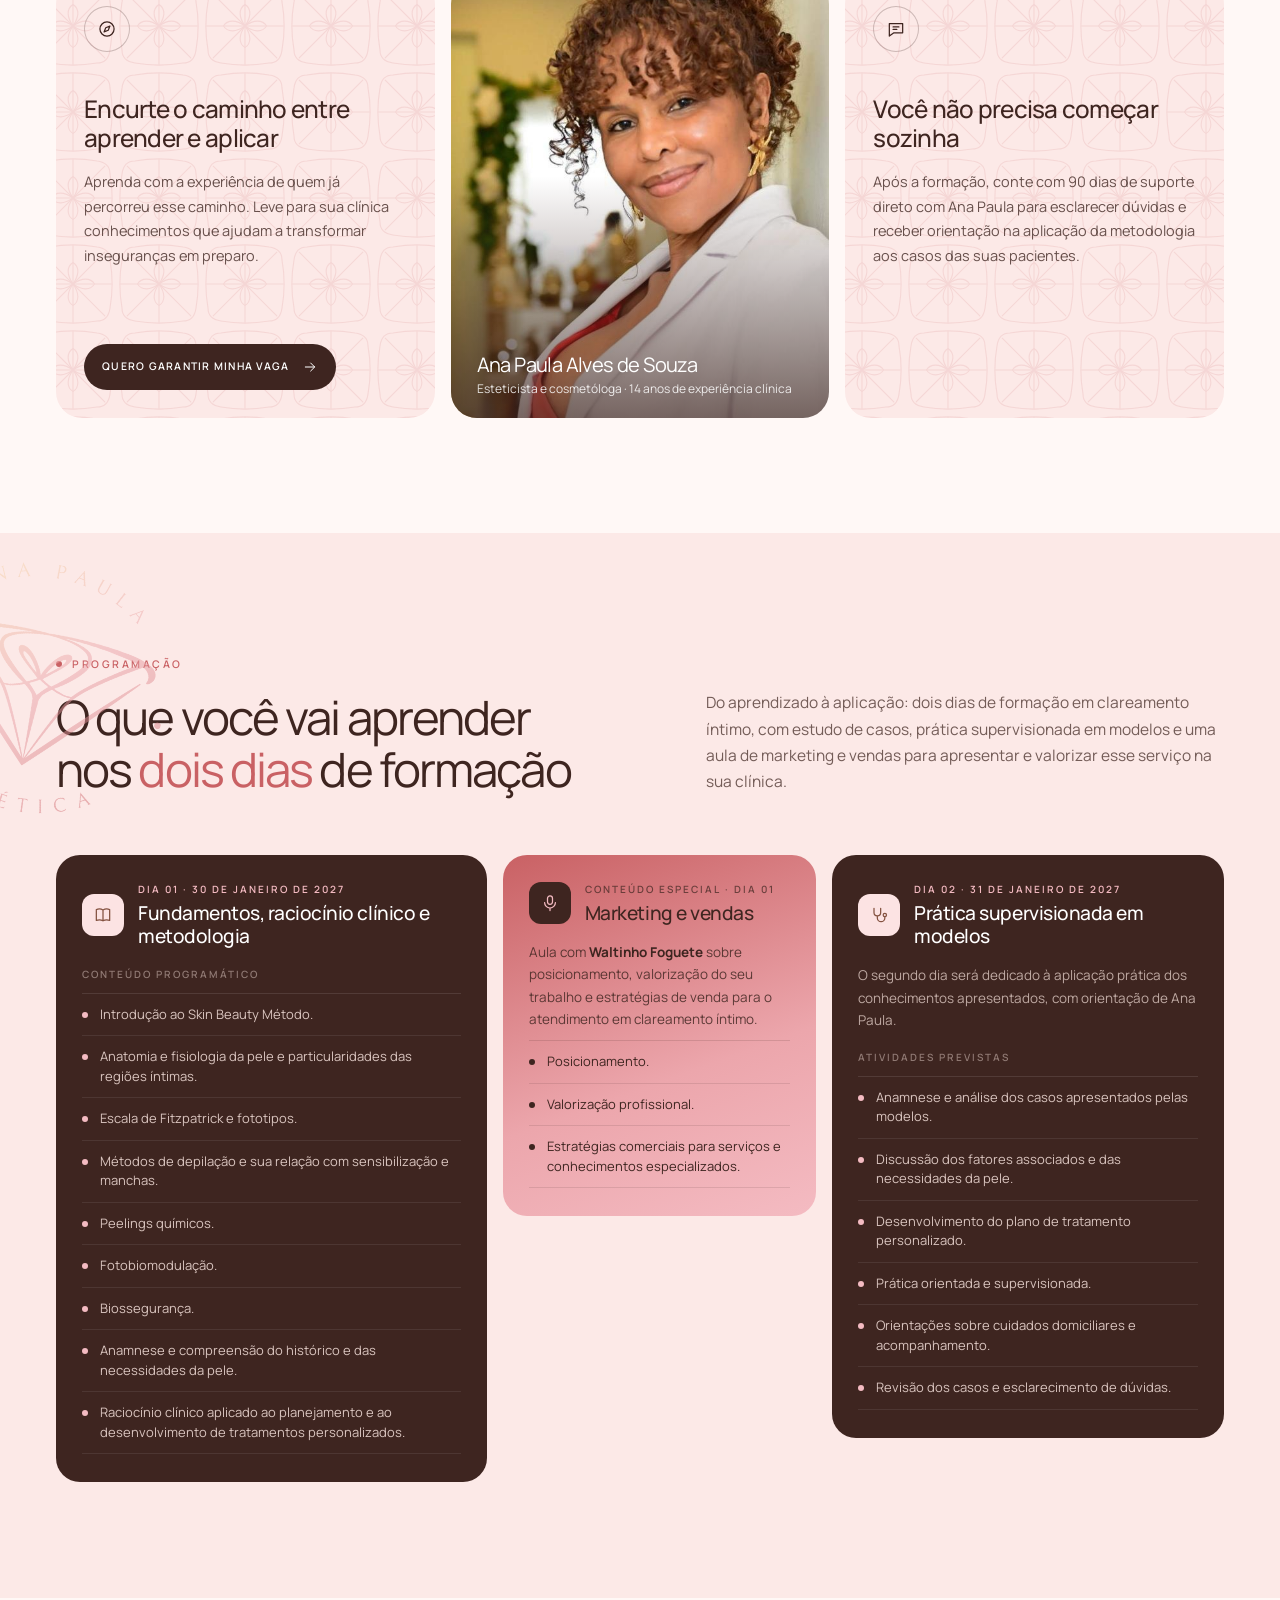
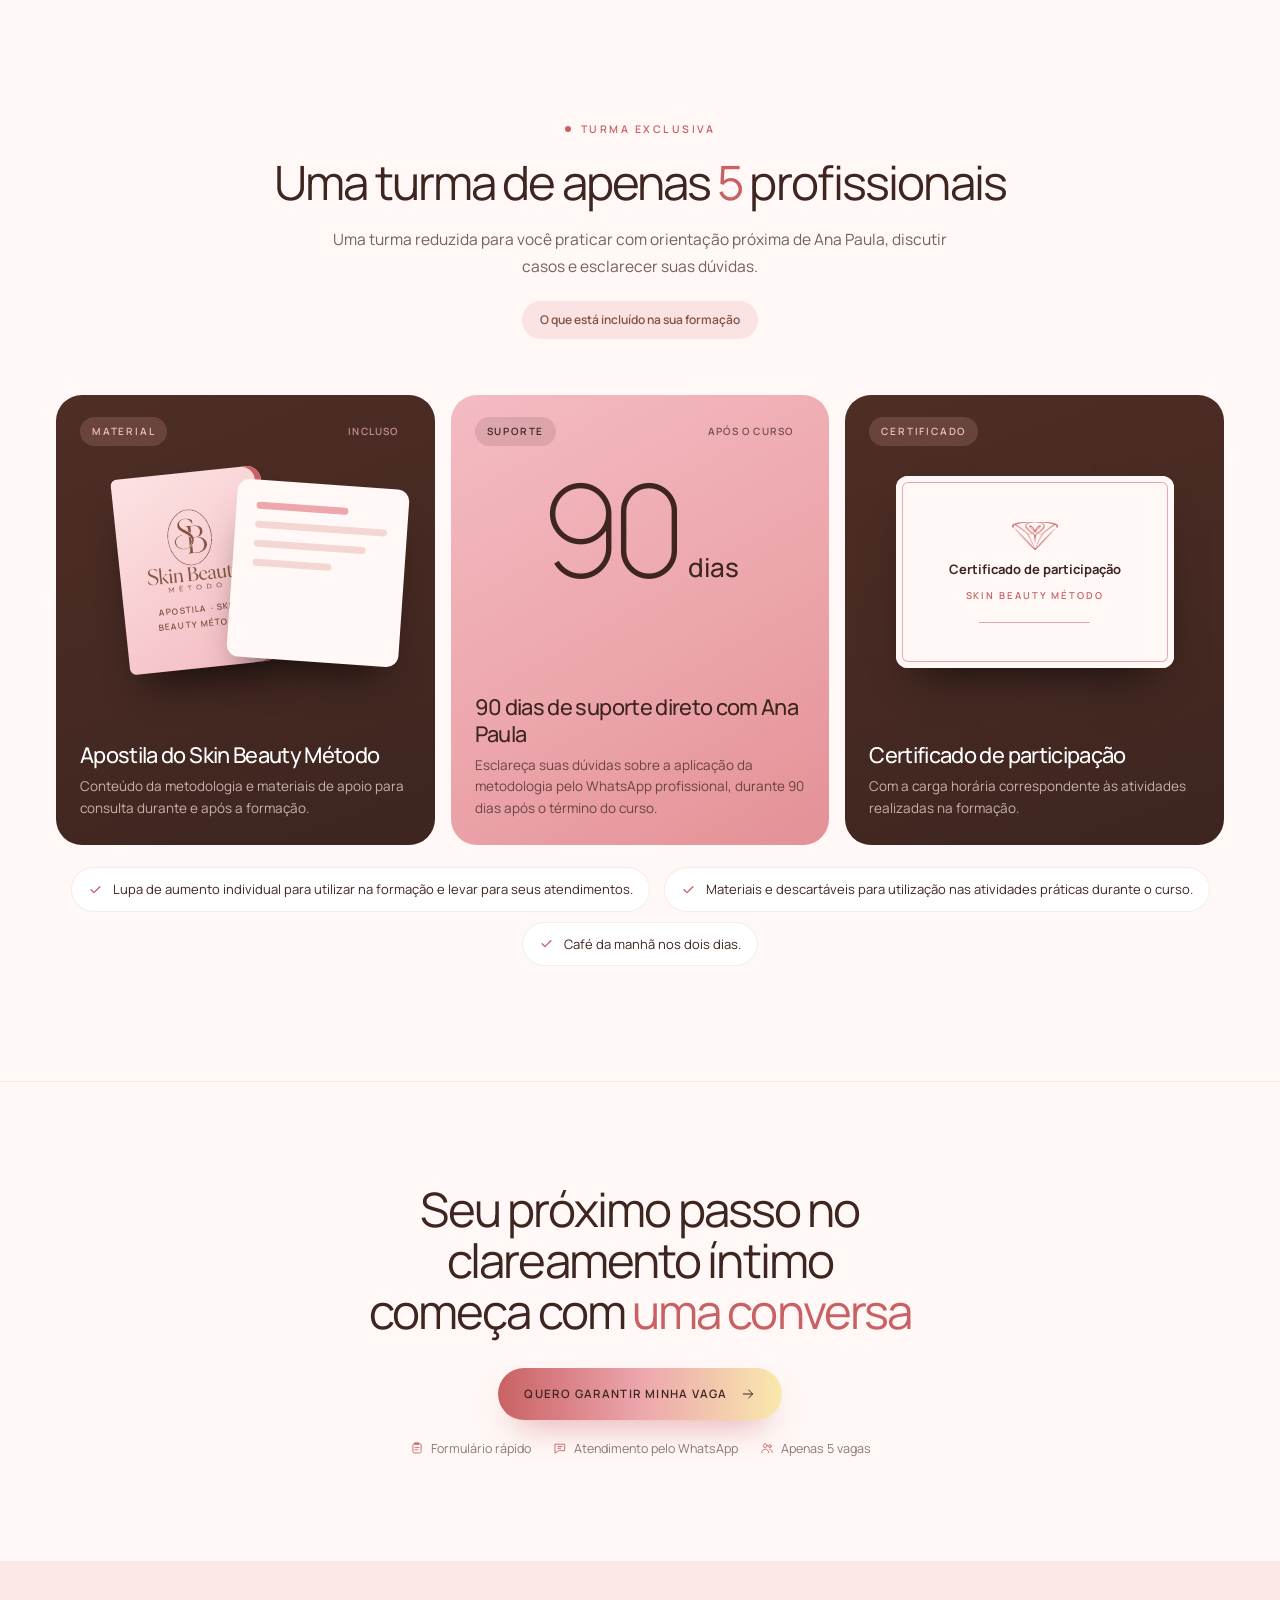
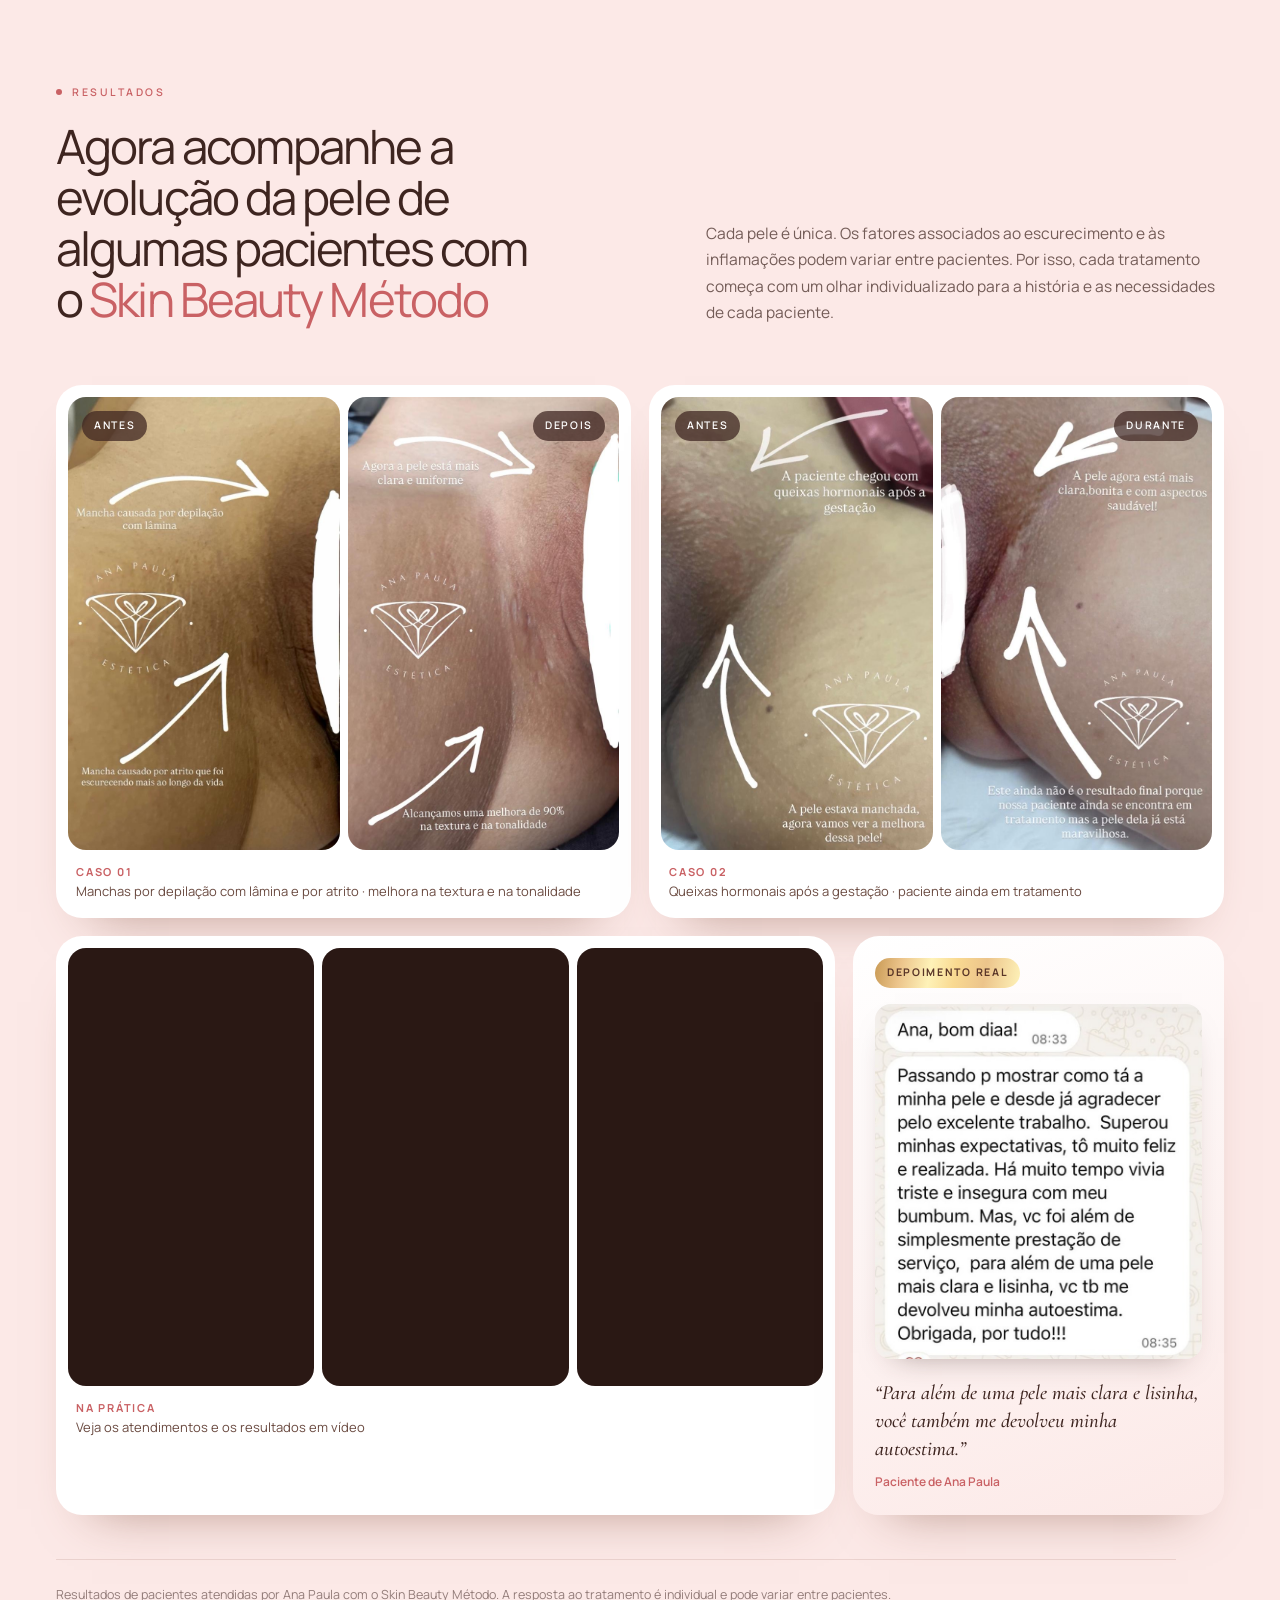
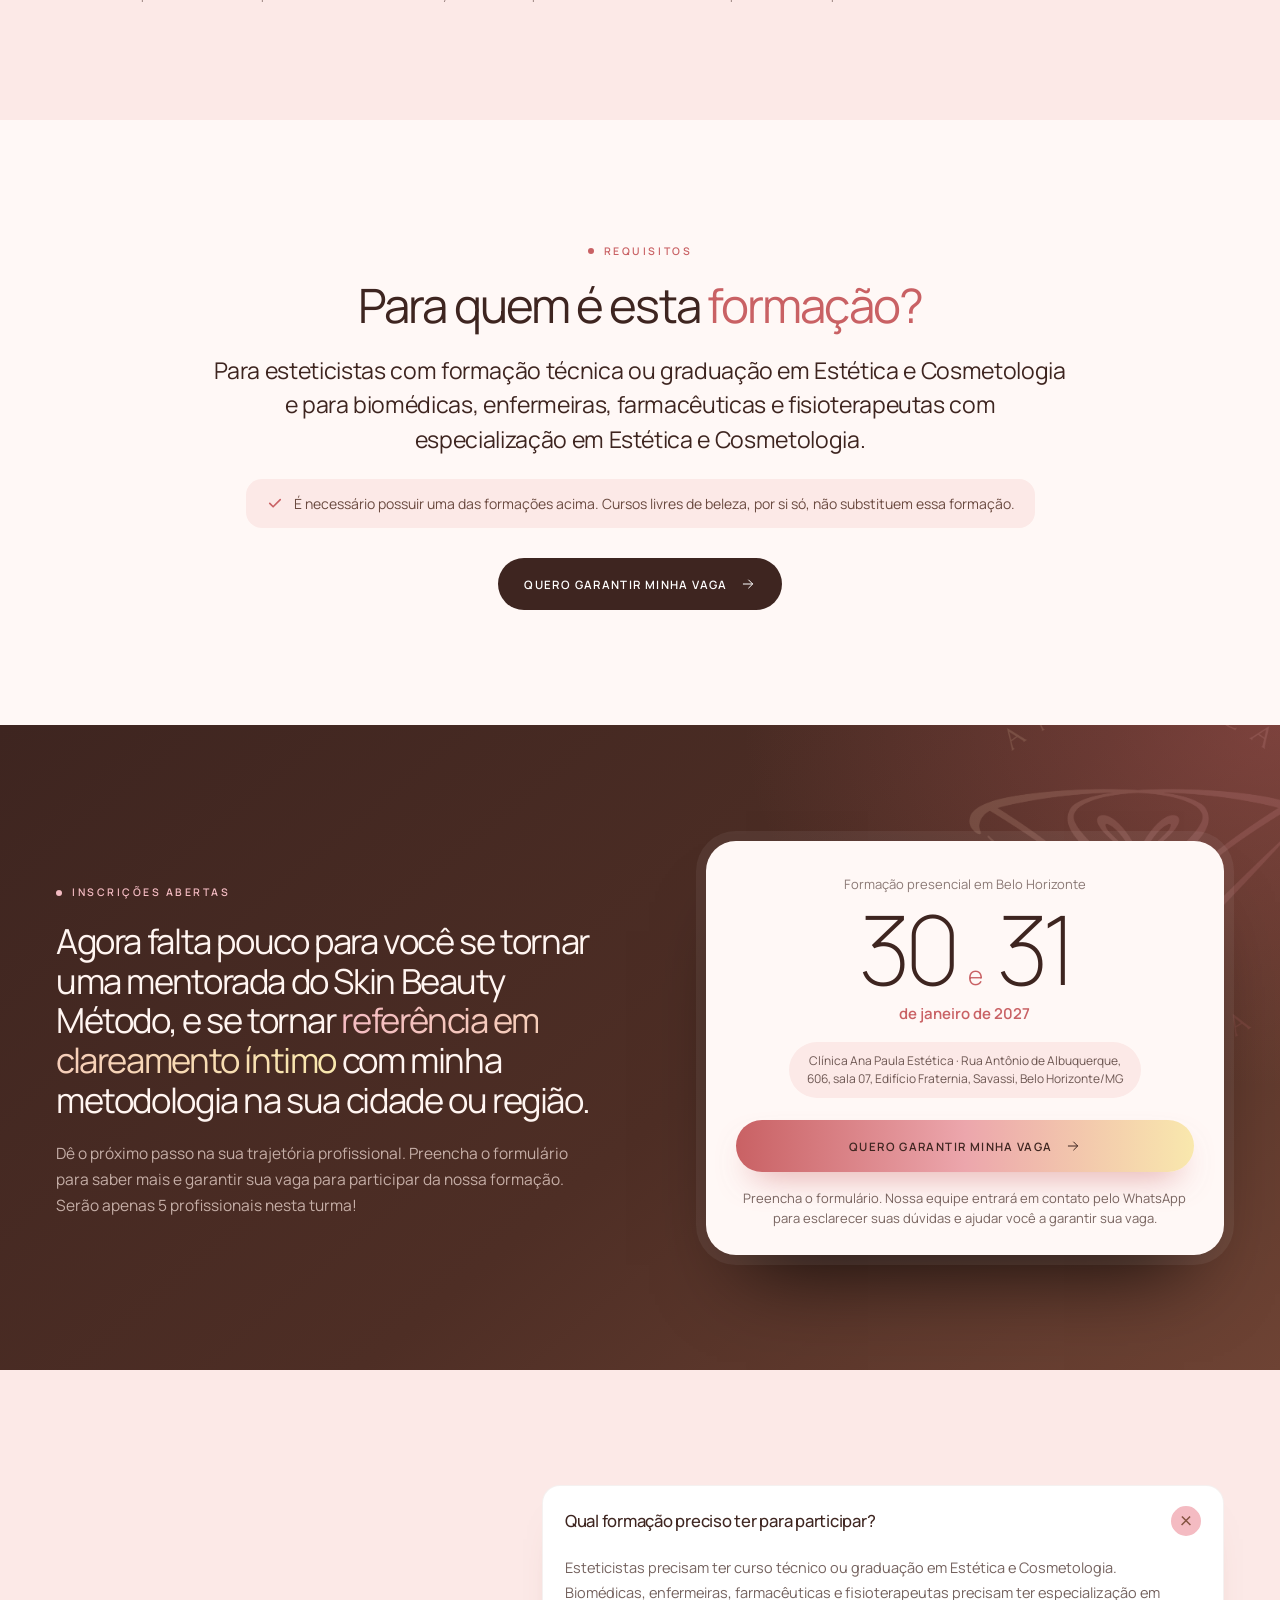
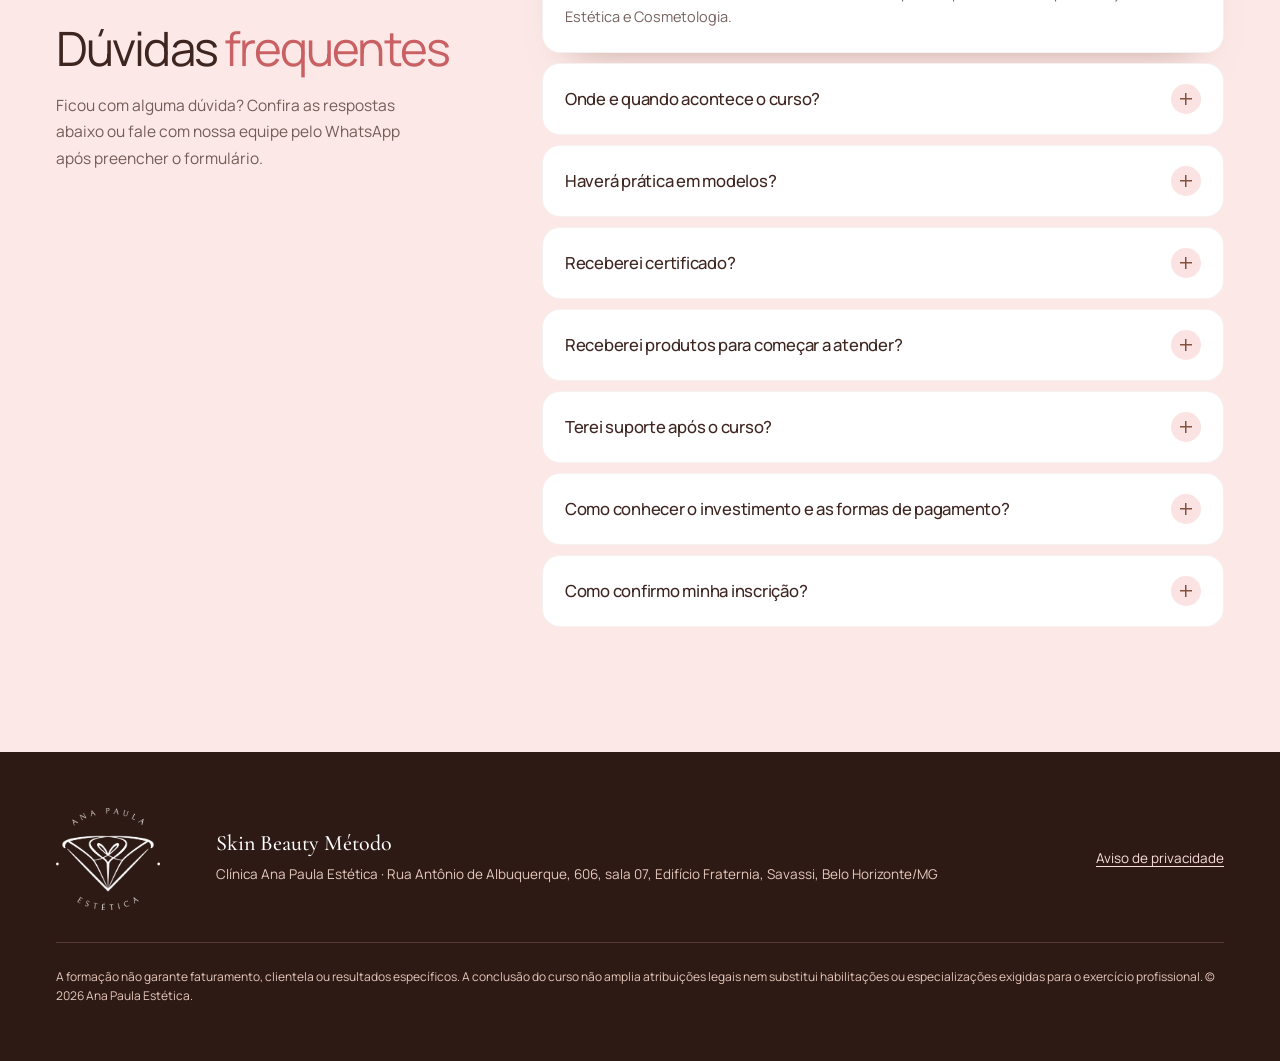
==== commit 797520a0: "Celular: efeito de rolagem lateral também nos vídeos Co-Authored-By: Claude Opus 5.5 <noreply@anthro" ====
--- a/index.html
+++ b/index.html
@@ -1377,6 +1377,7 @@
   .m-rail{display:flex!important;grid-template-columns:none!important;gap:12px;overflow-x:auto;overscroll-behavior-x:contain;scroll-snap-type:x mandatory;scroll-padding-left:var(--gut);
     margin-left:calc(-1*var(--gut));margin-right:calc(-1*var(--gut));padding:6px var(--gut) 14px;scrollbar-width:none;-webkit-overflow-scrolling:touch}
   .m-rail::-webkit-scrollbar{display:none}
+  .m-rail.m-auto,.s-pair__imgs.m-auto{scroll-snap-type:none}
   .m-rail>*{flex:0 0 84%;scroll-snap-align:start;margin:0!important;grid-column:auto!important;grid-row:auto!important}
   .s-cards--3.m-rail .s-card{display:block}
   .s-cards--3.m-rail .s-ico{margin-bottom:18px}
@@ -2050,6 +2051,25 @@
       });
     }
     build(); if(mq.addEventListener) mq.addEventListener('change',build);
+
+    /* os cards andam para o lado conforme a página desce (o dedo continua mandando) */
+    if(calm) return;
+    var rails=[].slice.call(d.querySelectorAll('.m-rail, .s-pair--vid .s-pair__imgs')), tk=0;
+    rails.forEach(function(r){
+      r.classList.add('m-auto');
+      function hold(){ r._hold=Date.now()+3000; r.classList.remove('m-auto'); clearTimeout(r._ht); r._ht=setTimeout(function(){ r.classList.add('m-auto'); },3000); }
+      r.addEventListener('touchstart',hold,{passive:true}); r.addEventListener('wheel',hold,{passive:true});
+      r.addEventListener('pointerdown',hold,{passive:true});
+    });
+    function drive(){ tk=0; if(!mq.matches) return; var vh=innerHeight;
+      rails.forEach(function(r){ if(r._hold&&Date.now()<r._hold) return;
+        var max=r.scrollWidth-r.clientWidth; if(max<=0) return;
+        var b=r.getBoundingClientRect(); if(b.bottom<0||b.top>vh) return;
+        // começa quando o carrossel entra embaixo (90% da tela) e termina quando o topo chega a 15%
+        var start=vh*.9, end=vh*.15, p=(start-b.top)/(start-end); p=Math.max(0,Math.min(1,p));
+        r.scrollLeft=Math.round(p*max);
+      }); }
+    addEventListener('scroll',function(){ if(!tk) tk=requestAnimationFrame(drive); },{passive:true}); drive();
   })();
 
   /* ——— Antes e depois (arrastar) ——— */
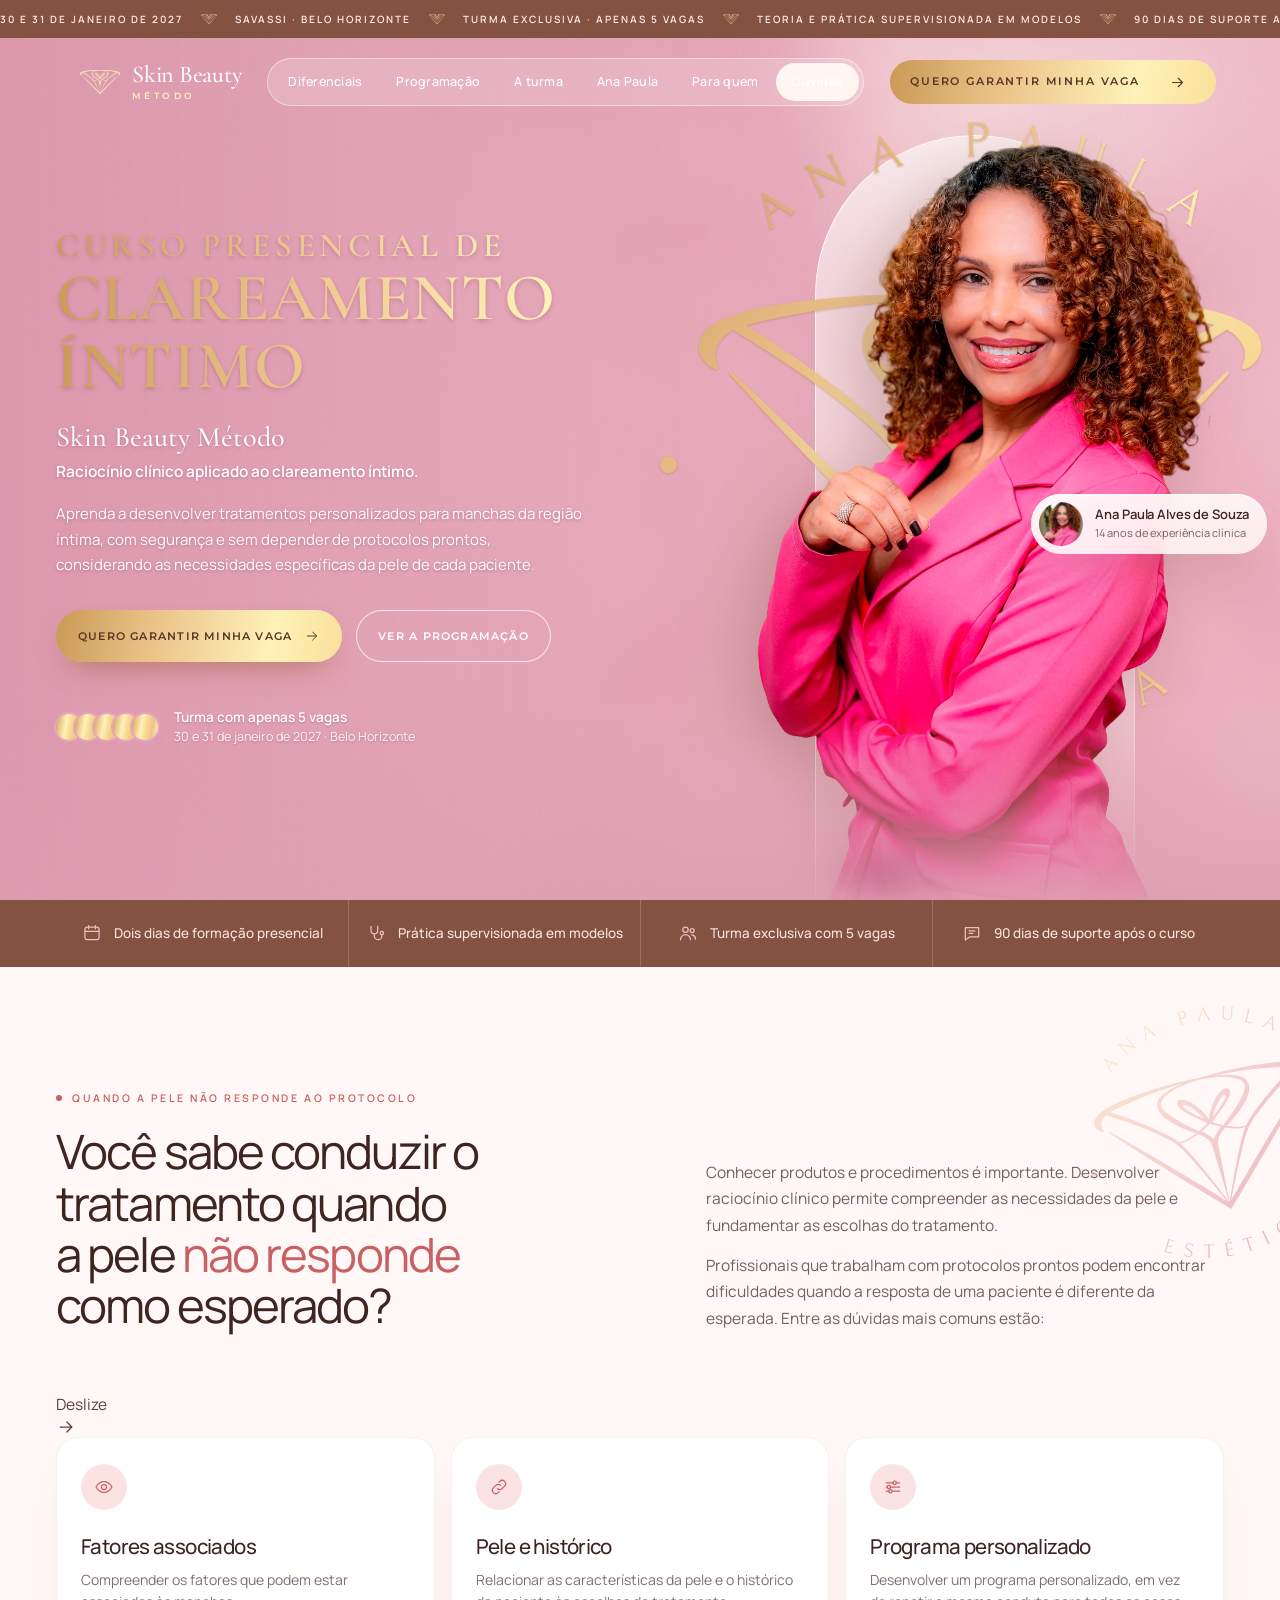
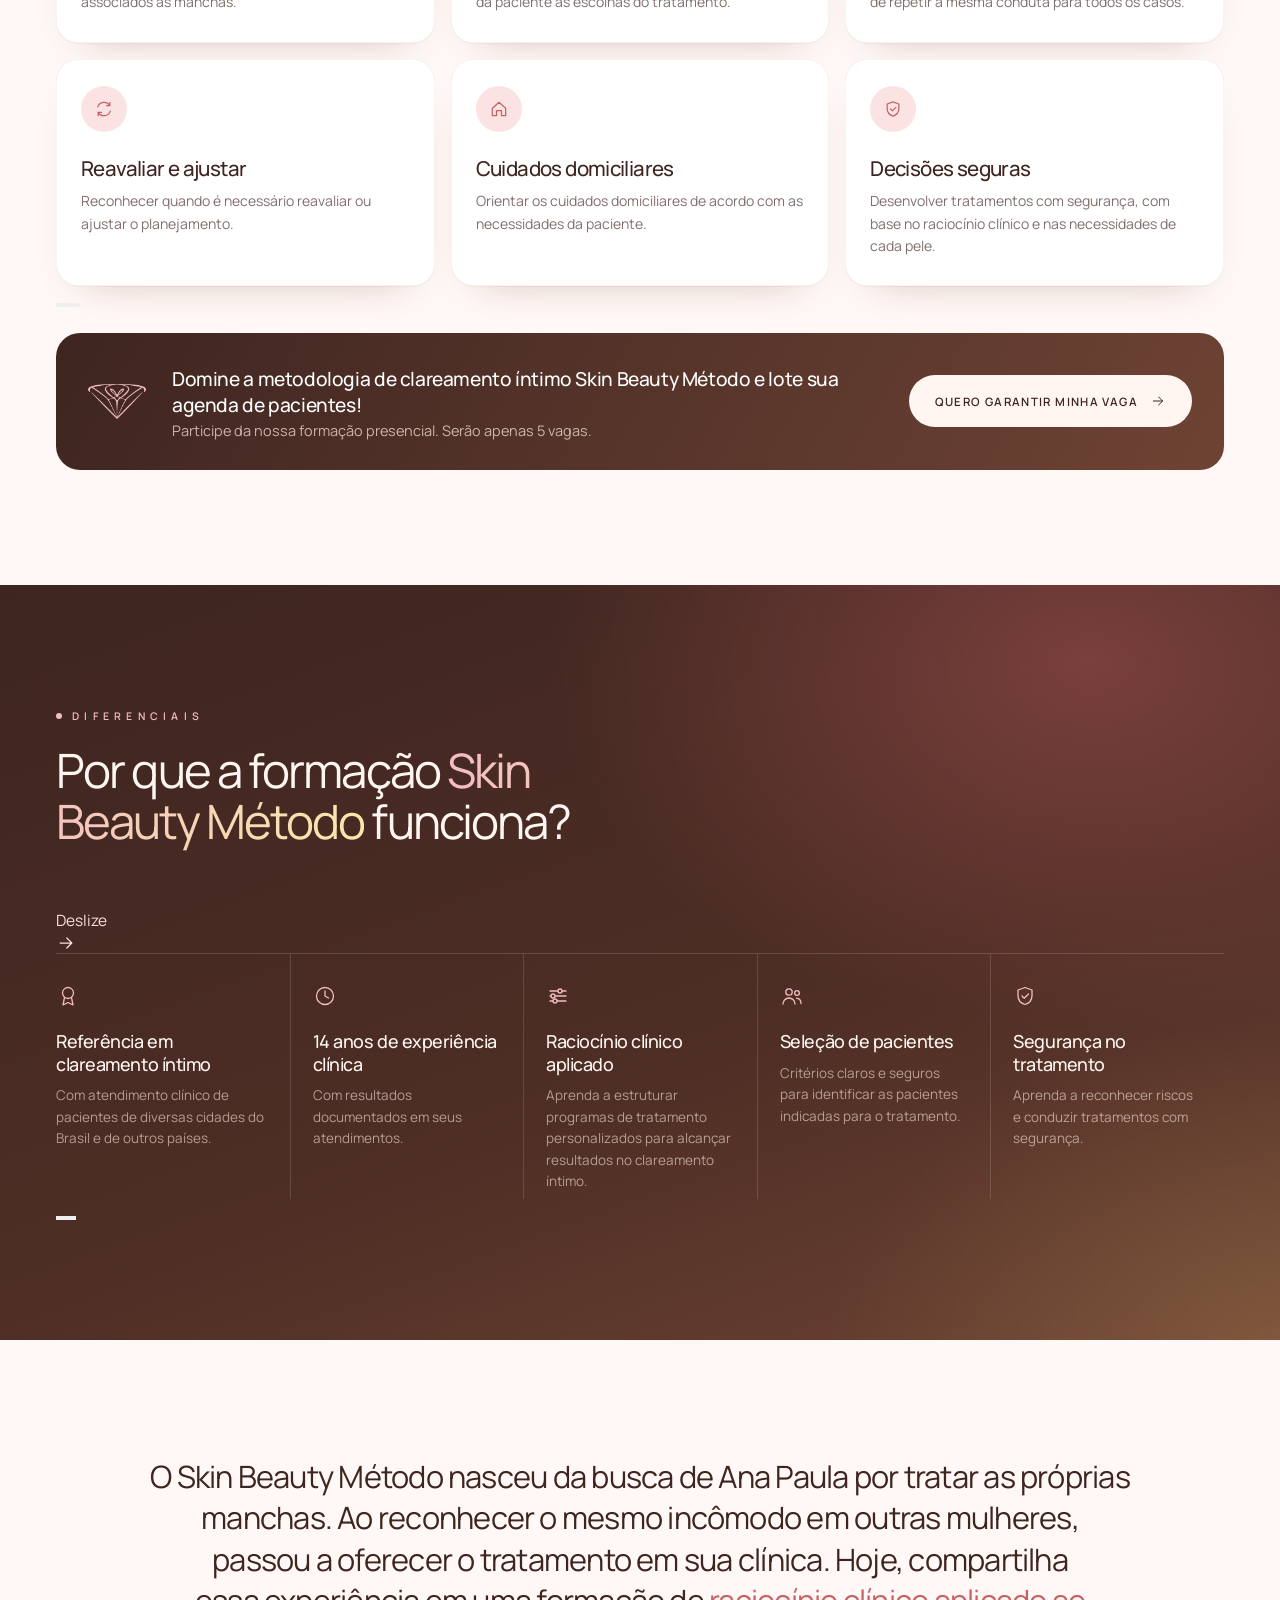
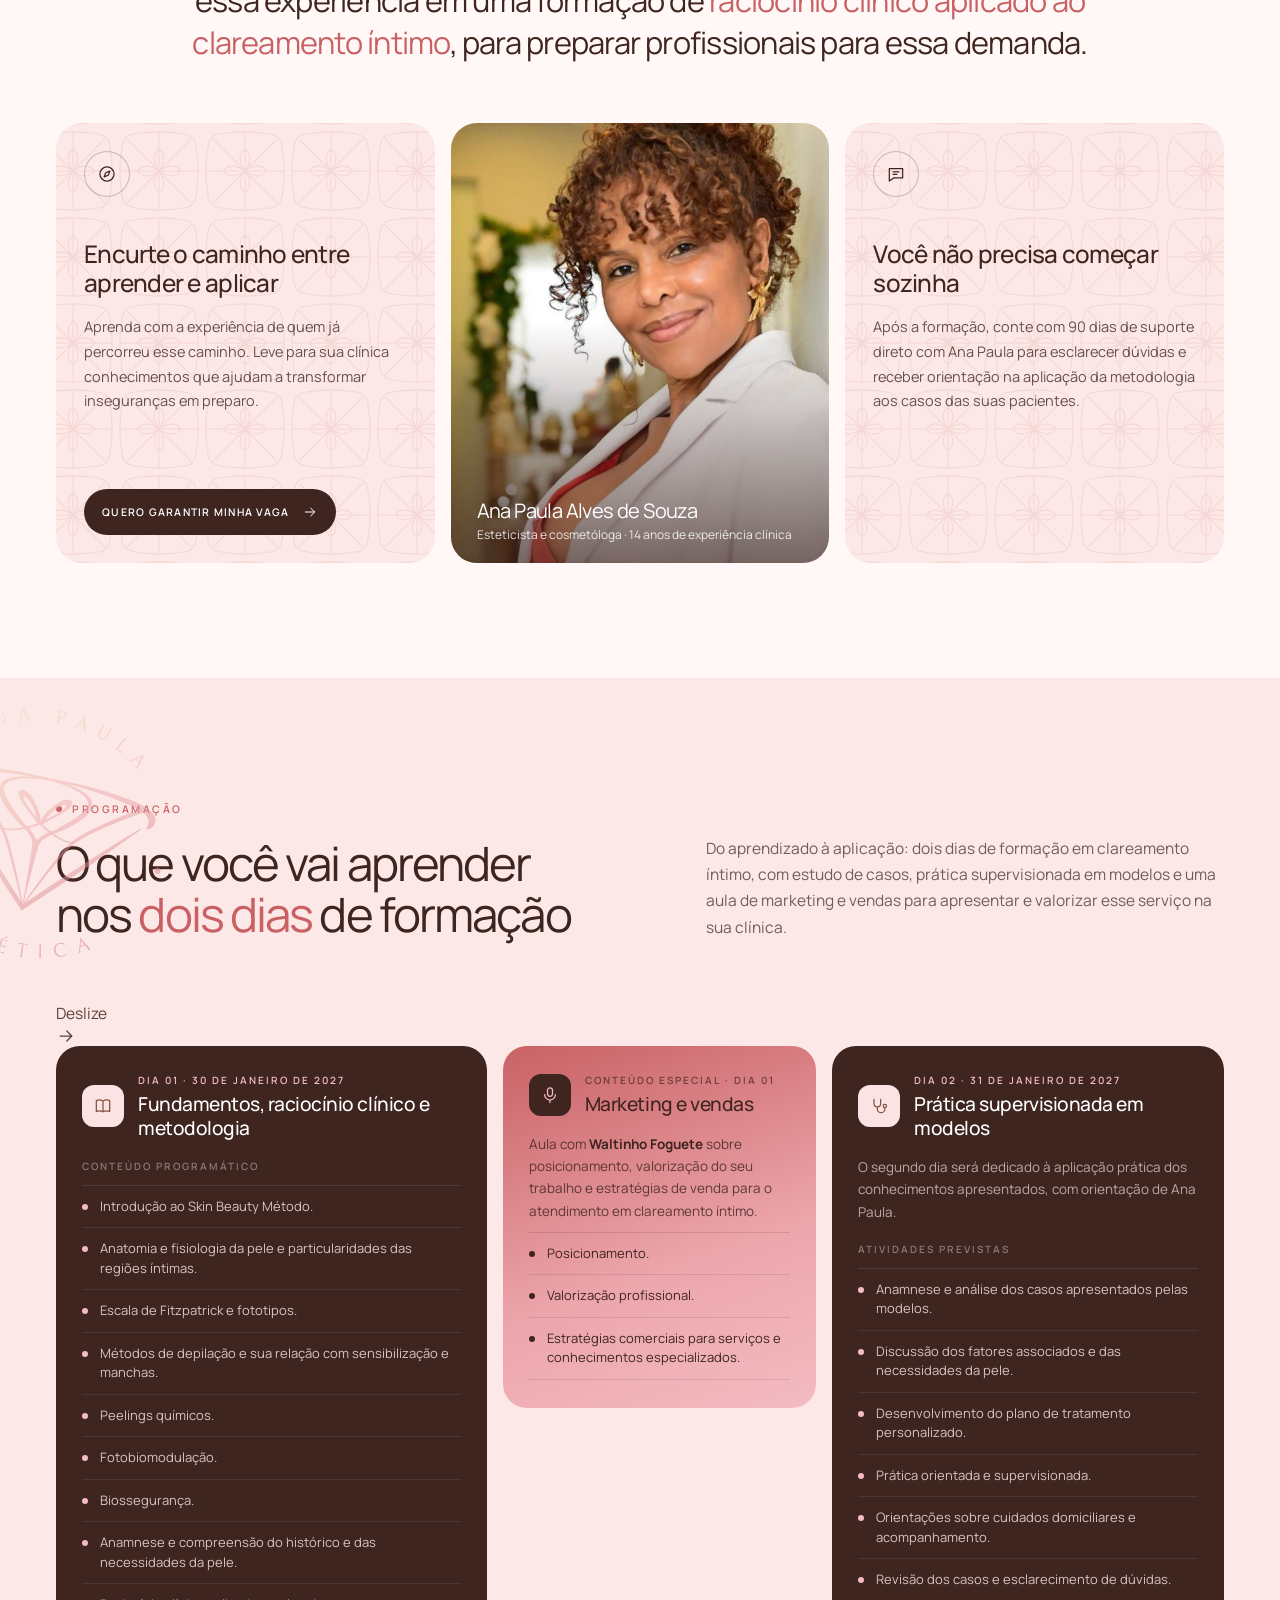
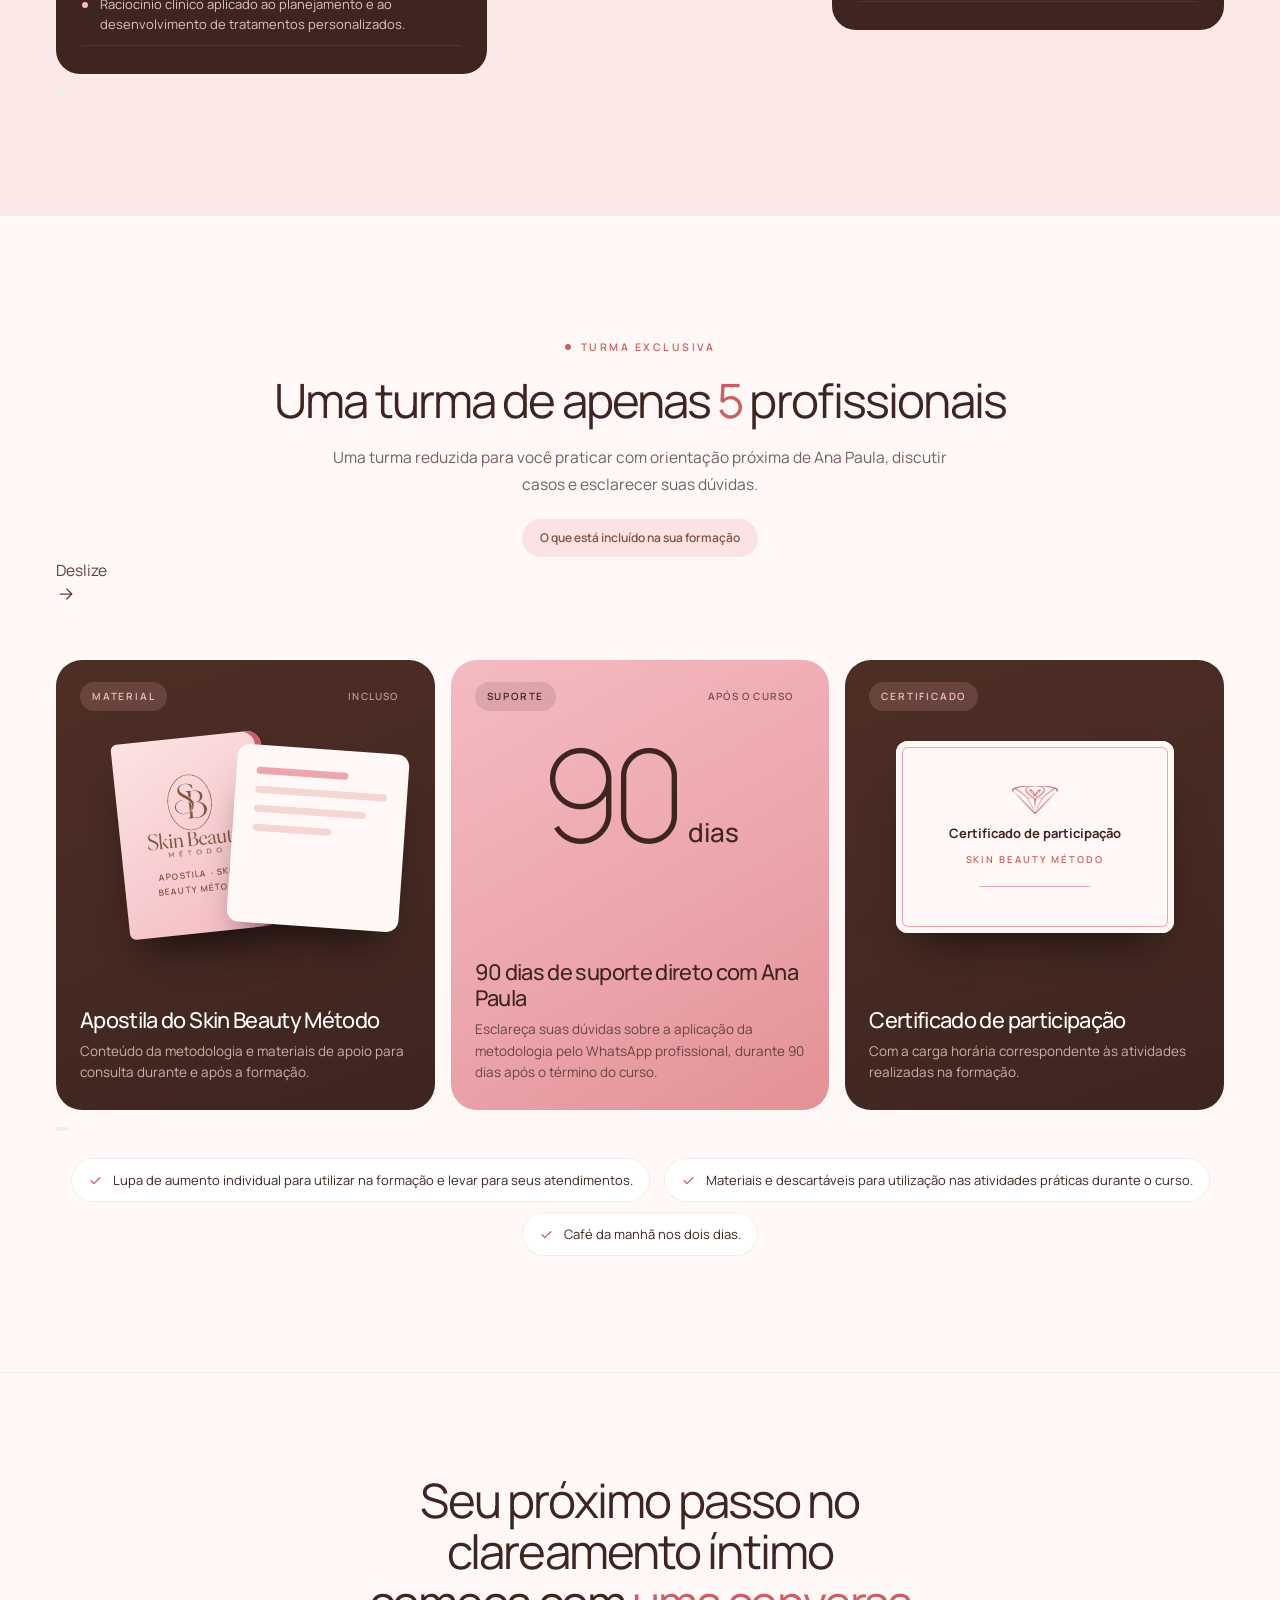
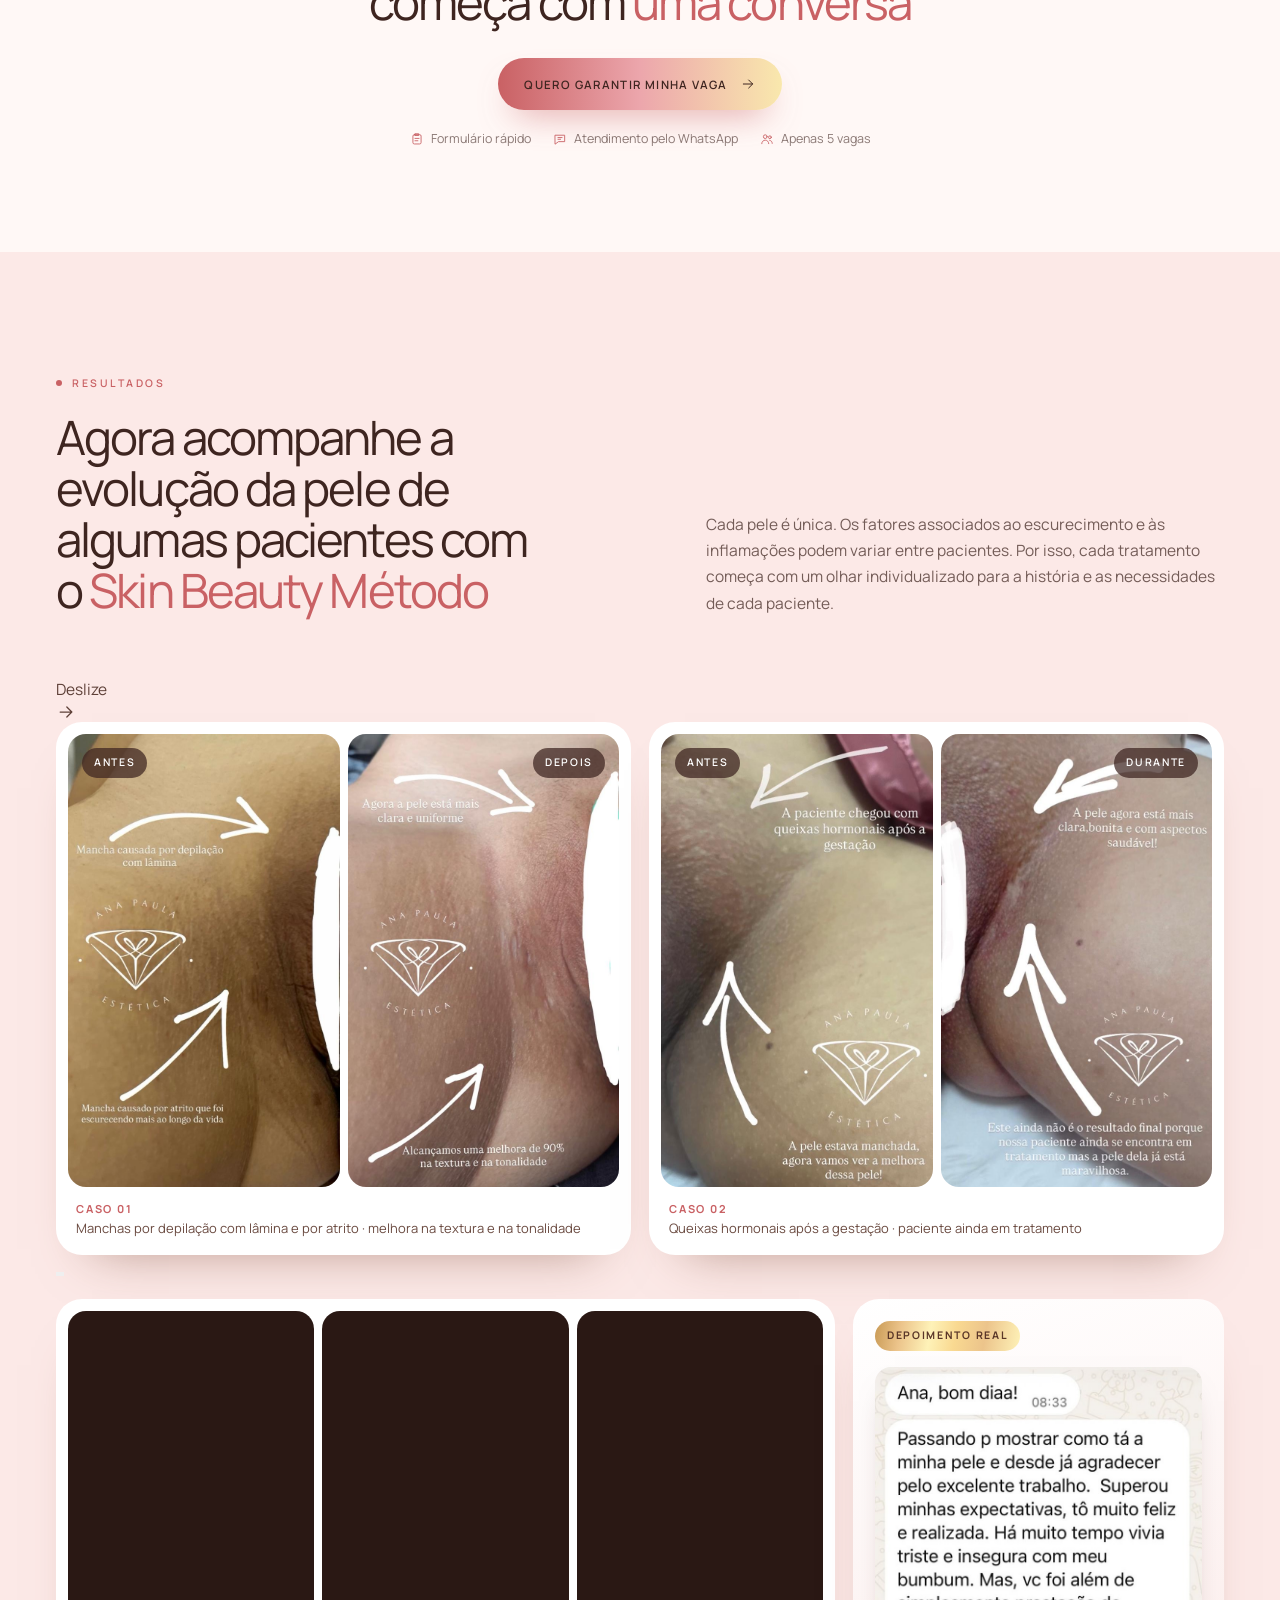
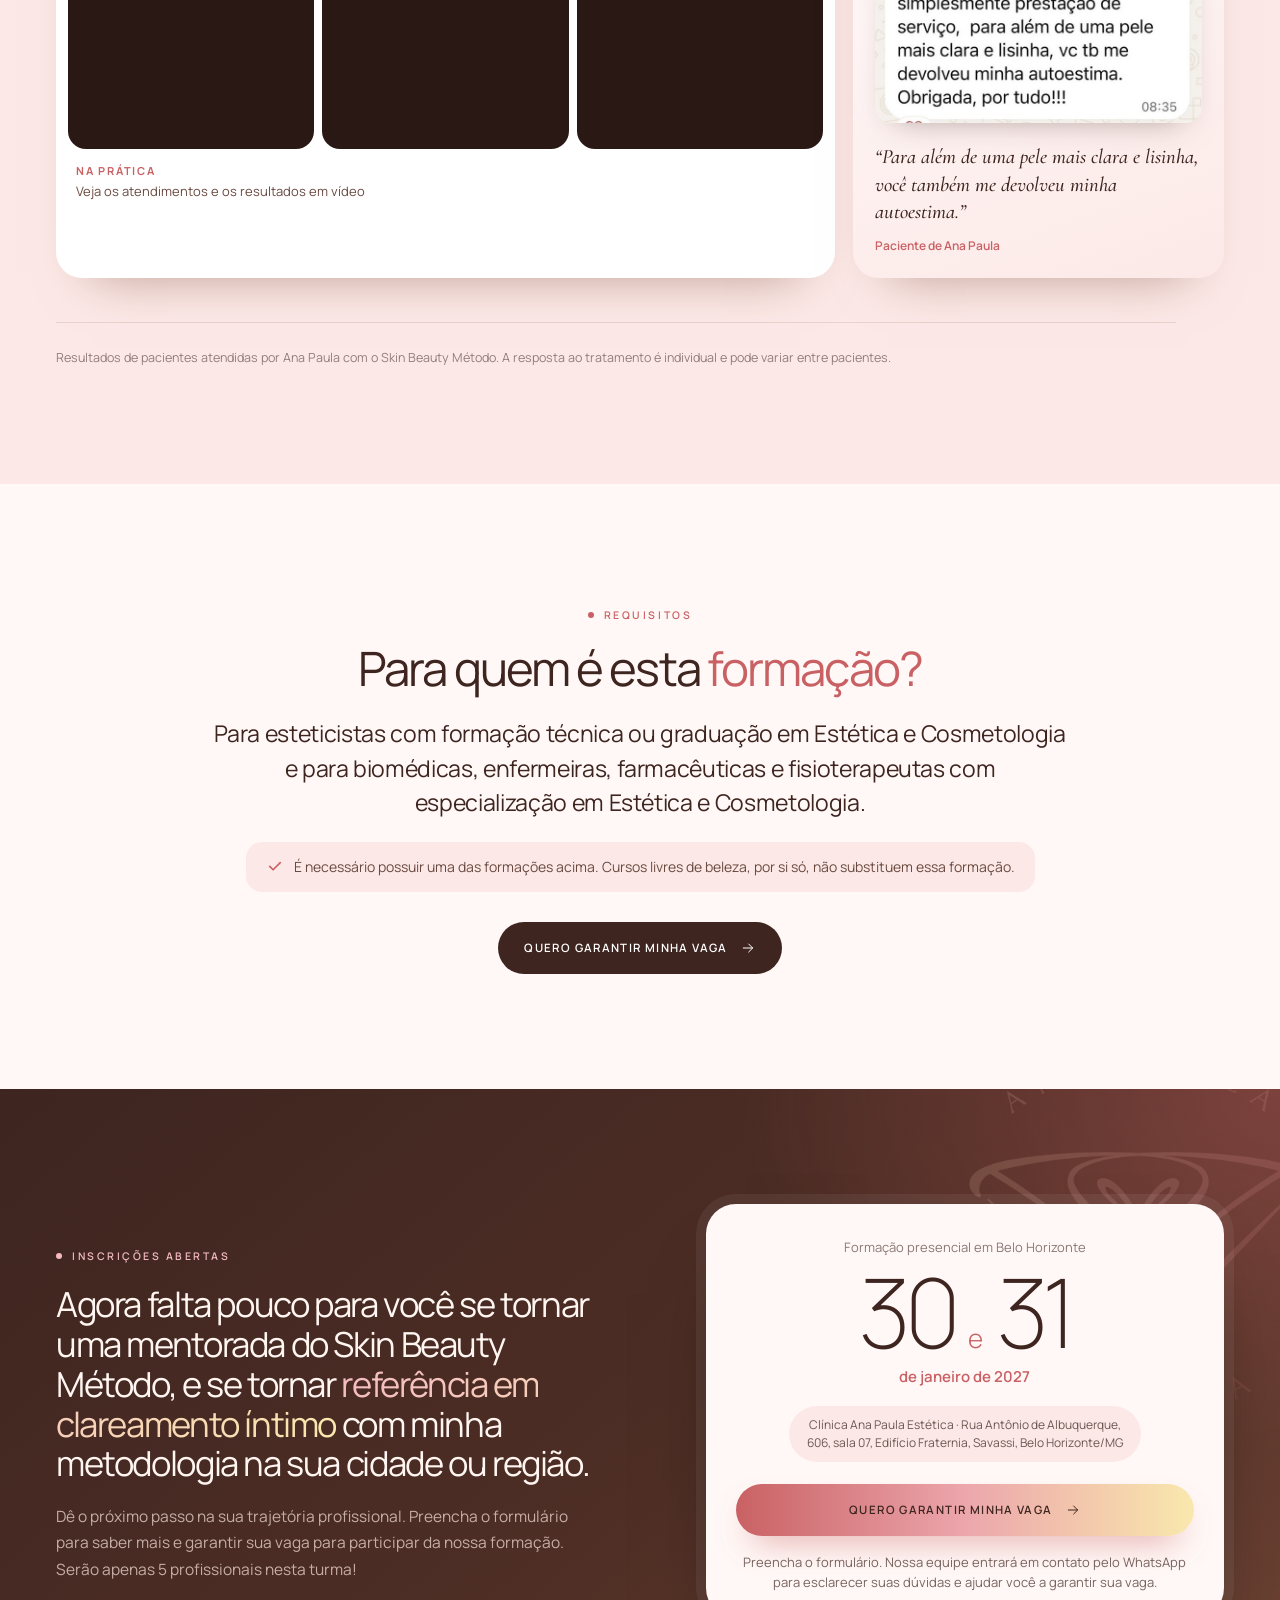
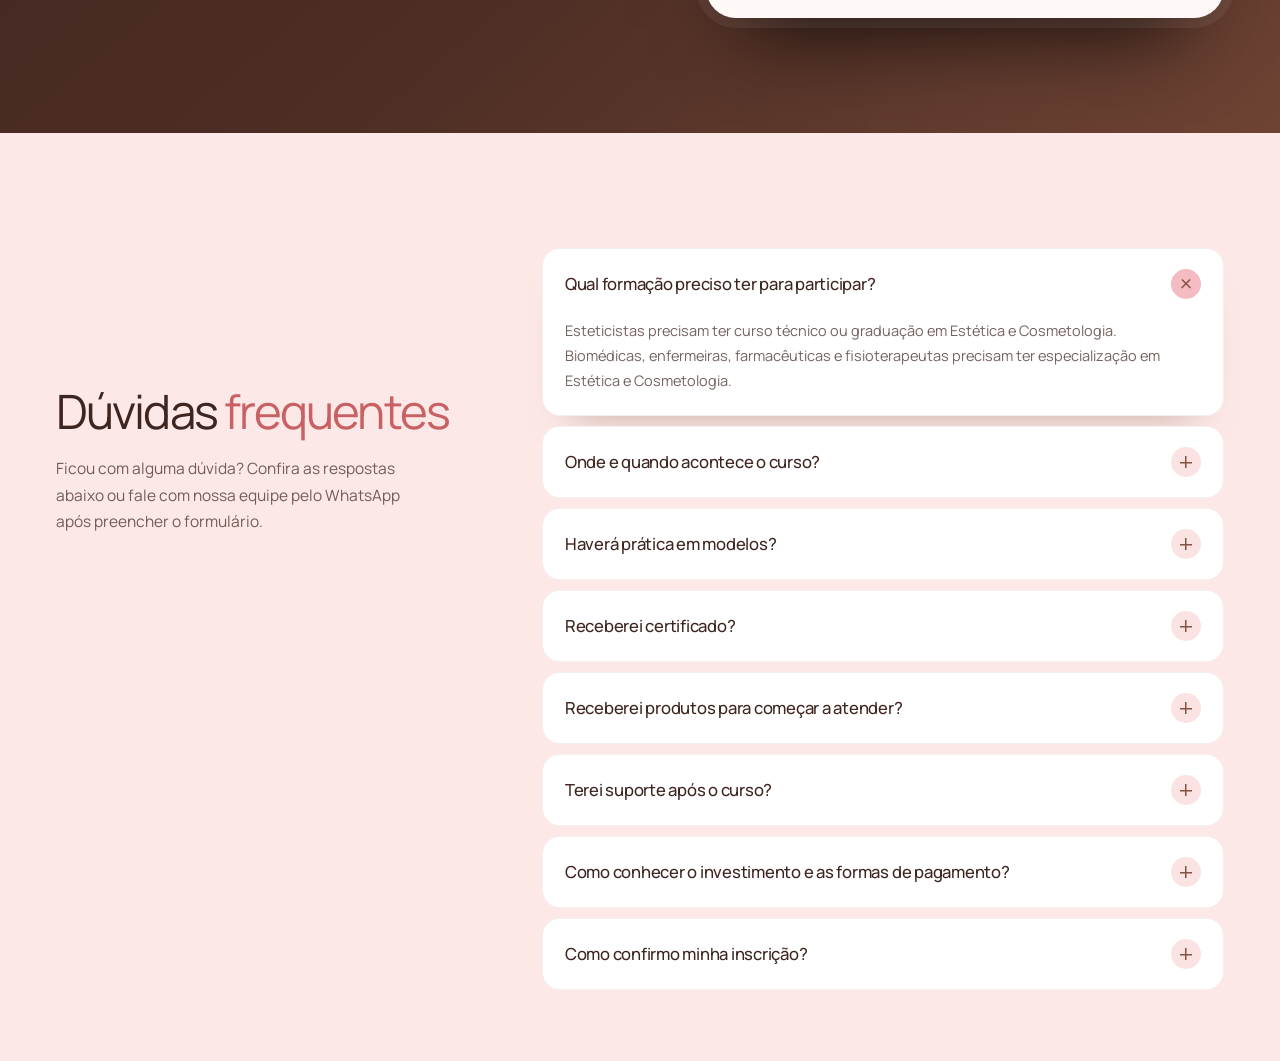
==== commit 4edd0d41: "Celular: carrosséis fixam na tela e passam card a card, com pausa para leitura Co-Authored-By: Claud" ====
--- a/index.html
+++ b/index.html
@@ -1378,6 +1378,9 @@
     margin-left:calc(-1*var(--gut));margin-right:calc(-1*var(--gut));padding:6px var(--gut) 14px;scrollbar-width:none;-webkit-overflow-scrolling:touch}
   .m-rail::-webkit-scrollbar{display:none}
   .m-rail.m-auto,.s-pair__imgs.m-auto{scroll-snap-type:none}
+  @supports (overflow:clip){.s{overflow:clip}}
+  .m-pin{position:relative}
+  .m-pin__in{position:sticky;top:88px}
   .m-rail>*{flex:0 0 84%;scroll-snap-align:start;margin:0!important;grid-column:auto!important;grid-row:auto!important}
   .s-cards--3.m-rail .s-card{display:block}
   .s-cards--3.m-rail .s-ico{margin-bottom:18px}
@@ -2052,24 +2055,38 @@
     }
     build(); if(mq.addEventListener) mq.addEventListener('change',build);
 
-    /* os cards andam para o lado conforme a página desce (o dedo continua mandando) */
-    if(calm) return;
-    var rails=[].slice.call(d.querySelectorAll('.m-rail, .s-pair--vid .s-pair__imgs')), tk=0;
+    /* os cards ficam parados na tela e andam para o lado conforme a página desce,
+       com uma pausa em cada card para dar tempo de ler (o dedo continua mandando) */
+    if(calm || !mq.matches) return;
+    var PER=.75;   // quanto a página desce (em alturas de tela) para passar de um card ao próximo
+    var rails=[].slice.call(d.querySelectorAll('.m-rail, .s-pair--vid .s-pair__imgs')), tk=0, list=[];
     rails.forEach(function(r){
+      var vid=r.closest('.s-pair--vid'), parts=vid?[vid]:[r.previousElementSibling,r,r.nextElementSibling].filter(function(x){return x&&(x===r||x.classList.contains('m-hint')||x.classList.contains('m-dots'));});
+      var wrap=d.createElement('div'); wrap.className='m-pin'; var inn=d.createElement('div'); inn.className='m-pin__in';
+      parts[0].parentNode.insertBefore(wrap,parts[0]); wrap.appendChild(inn); parts.forEach(function(x){ inn.appendChild(x); });
       r.classList.add('m-auto');
-      function hold(){ r._hold=Date.now()+3000; r.classList.remove('m-auto'); clearTimeout(r._ht); r._ht=setTimeout(function(){ r.classList.add('m-auto'); },3000); }
-      r.addEventListener('touchstart',hold,{passive:true}); r.addEventListener('wheel',hold,{passive:true});
-      r.addEventListener('pointerdown',hold,{passive:true});
+      function hold(){ r._hold=Date.now()+2500; r.classList.remove('m-auto'); clearTimeout(r._ht); r._ht=setTimeout(function(){ r.classList.add('m-auto'); },2500); }
+      r.addEventListener('touchstart',hold,{passive:true}); r.addEventListener('pointerdown',hold,{passive:true});
+      list.push({r:r,wrap:wrap,inn:inn});
     });
-    function drive(){ tk=0; if(!mq.matches) return; var vh=innerHeight;
-      rails.forEach(function(r){ if(r._hold&&Date.now()<r._hold) return;
-        var max=r.scrollWidth-r.clientWidth; if(max<=0) return;
-        var b=r.getBoundingClientRect(); if(b.bottom<0||b.top>vh) return;
-        // começa quando o carrossel entra embaixo (90% da tela) e termina quando o topo chega a 15%
-        var start=vh*.9, end=vh*.15, p=(start-b.top)/(start-end); p=Math.max(0,Math.min(1,p));
-        r.scrollLeft=Math.round(p*max);
+    function stops(r){ var pad=parseFloat(getComputedStyle(r).paddingLeft)||0, max=r.scrollWidth-r.clientWidth, out=[];
+      [].forEach.call(r.children,function(it){ var x=Math.min(max,Math.max(0,it.offsetLeft-r.offsetLeft-pad)); if(!out.length||x-out[out.length-1]>8) out.push(x); });
+      if(out[out.length-1]<max-8) out.push(max); return out; }
+    function layout(){ var vh=innerHeight;
+      list.forEach(function(o){ o.st=stops(o.r); var h=o.inn.offsetHeight;
+        o.top=Math.max(88,Math.round((vh-h)/2)); o.inn.style.top=o.top+'px';
+        o.wrap.style.height=(h+Math.max(0,o.st.length-1)*vh*PER+vh*.25)+'px'; }); drive(); }
+    function ease(t){ return t*t*(3-2*t); }
+    function drive(){ tk=0;
+      list.forEach(function(o){ var r=o.r; if(r._hold&&Date.now()<r._hold) return; var st=o.st; if(!st||st.length<2) return;
+        var b=o.wrap.getBoundingClientRect(), run=b.height-o.inn.offsetHeight; if(run<=0) return;
+        var p=Math.max(0,Math.min(1,(o.top-b.top)/run)), seg=p*(st.length-1)*1.0, i=Math.min(st.length-2,Math.floor(seg)), f=seg-i;
+        // 45% do trecho parado no card, 55% andando
+        var m=f<.45?0:ease((f-.45)/.55);
+        r.scrollLeft=Math.round(st[i]+(st[i+1]-st[i])*m);
       }); }
-    addEventListener('scroll',function(){ if(!tk) tk=requestAnimationFrame(drive); },{passive:true}); drive();
+    addEventListener('scroll',function(){ if(!tk) tk=requestAnimationFrame(drive); },{passive:true});
+    addEventListener('resize',layout); addEventListener('load',layout); layout();
   })();
 
   /* ——— Antes e depois (arrastar) ——— */
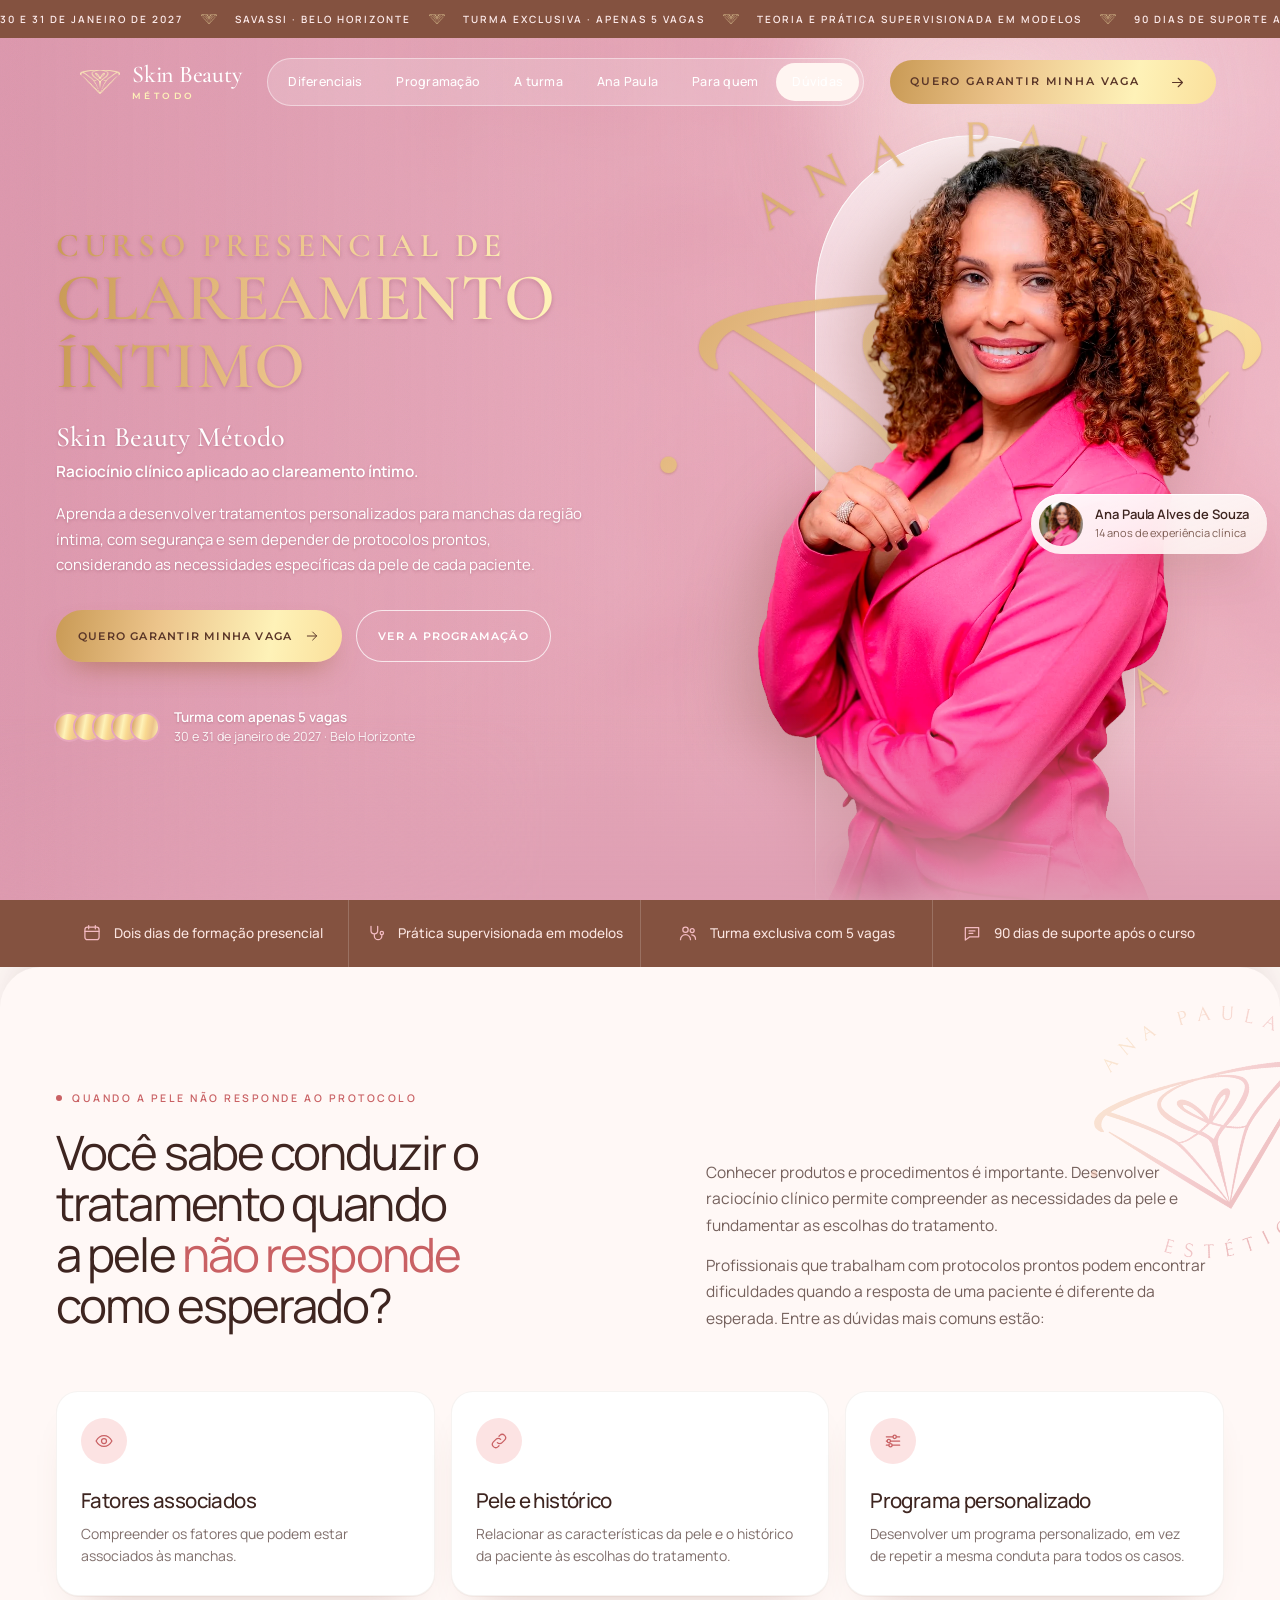
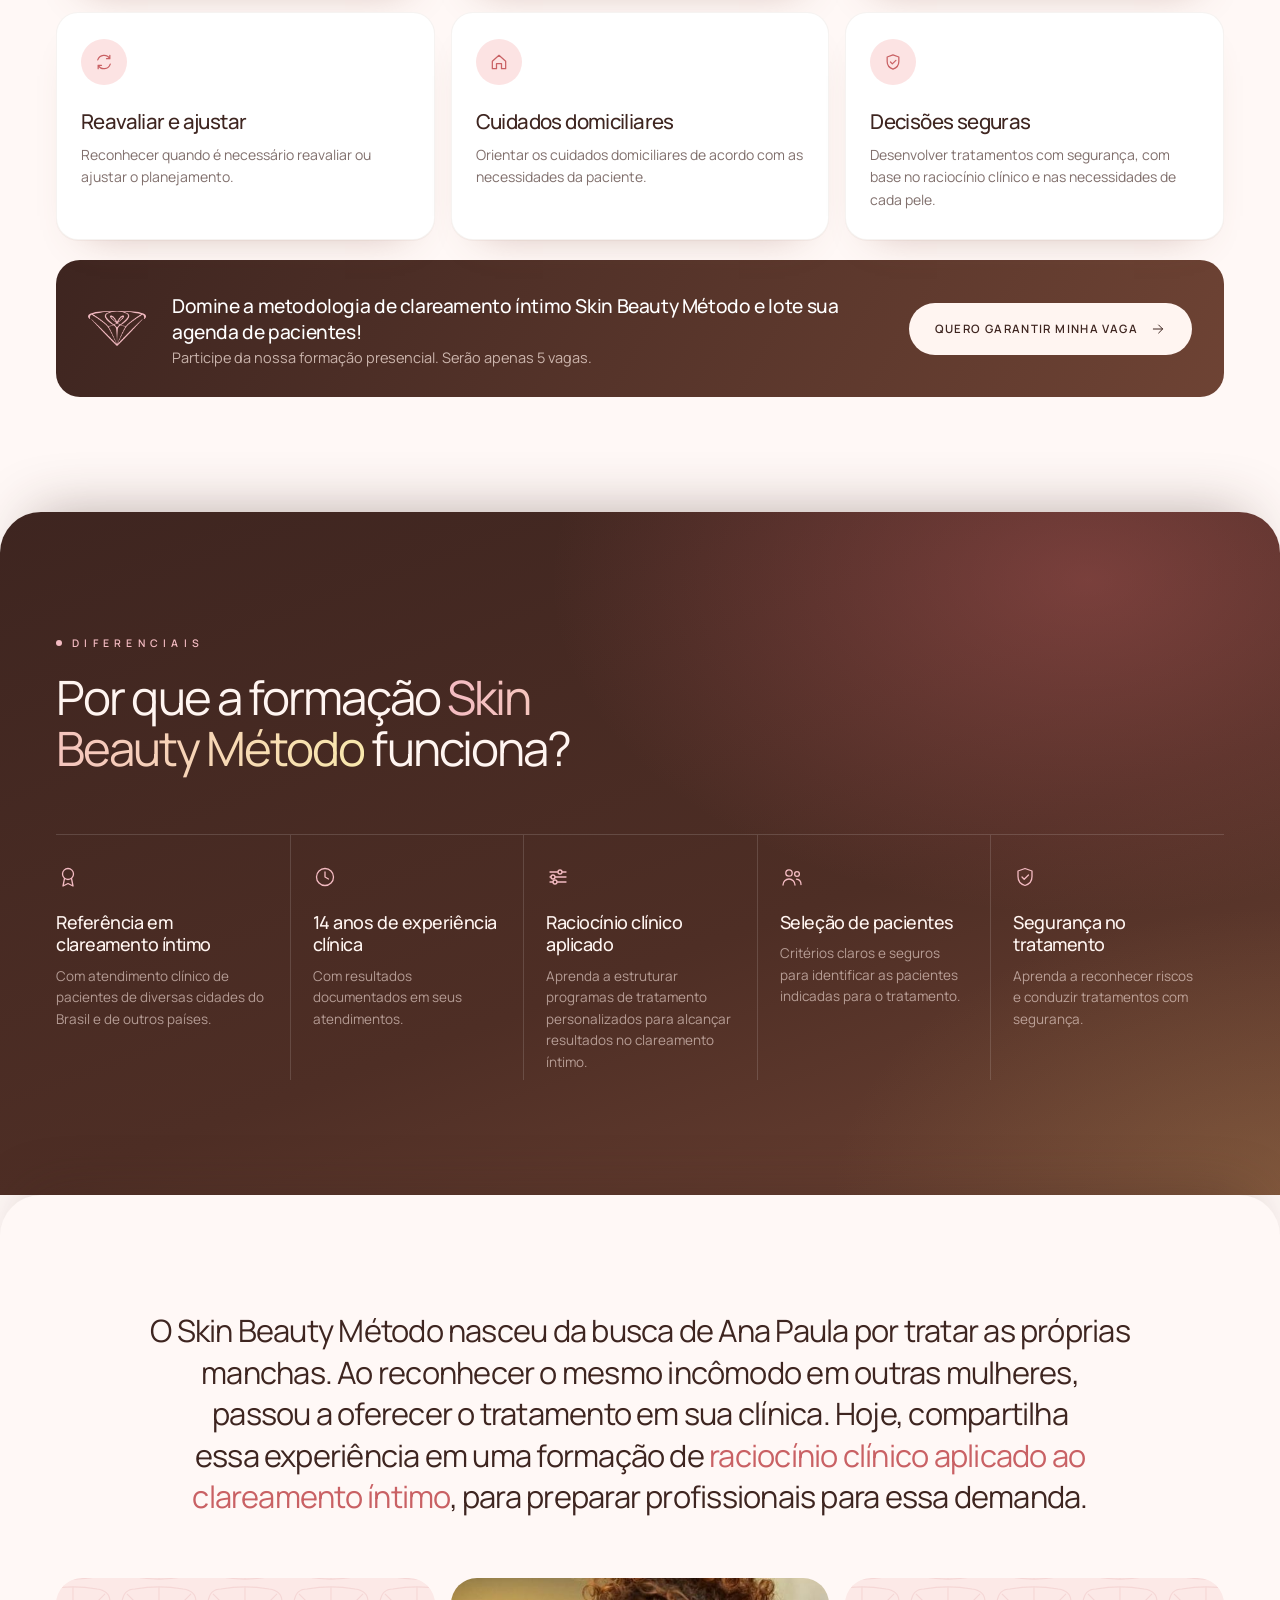
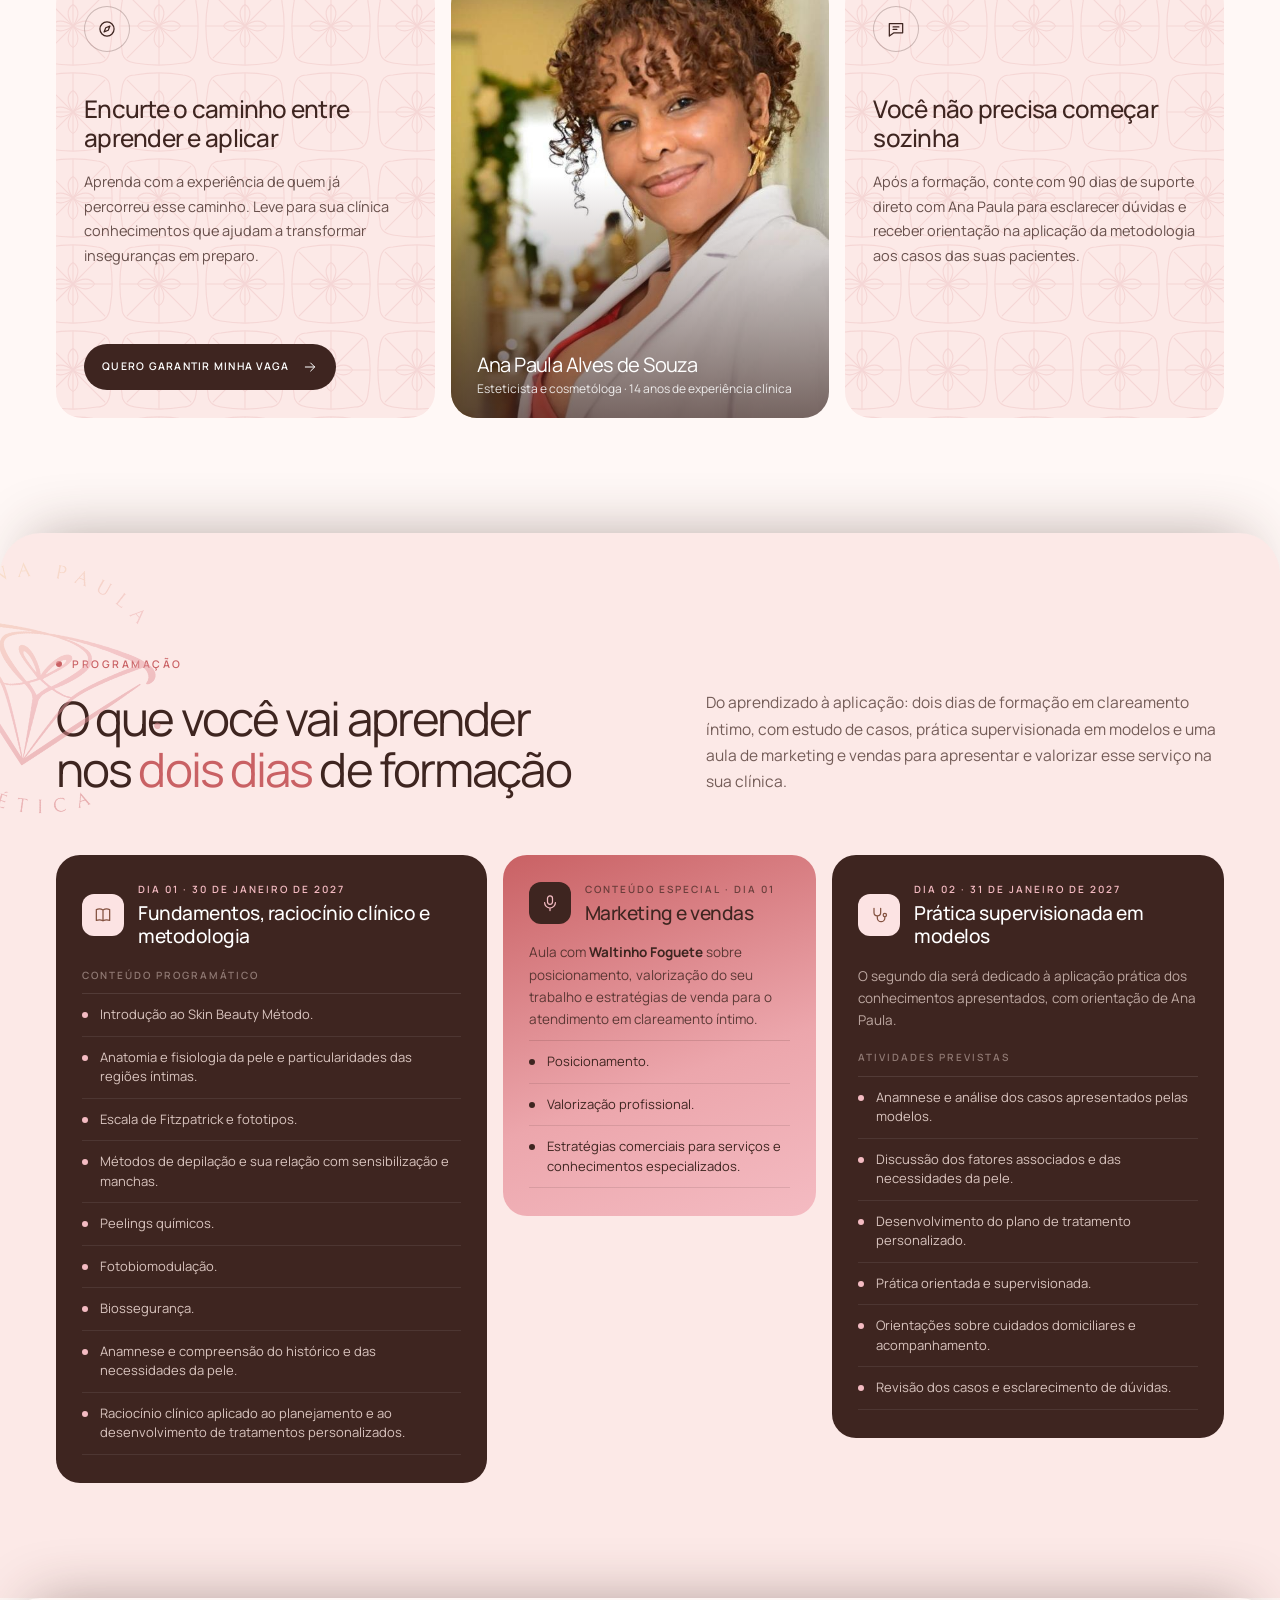
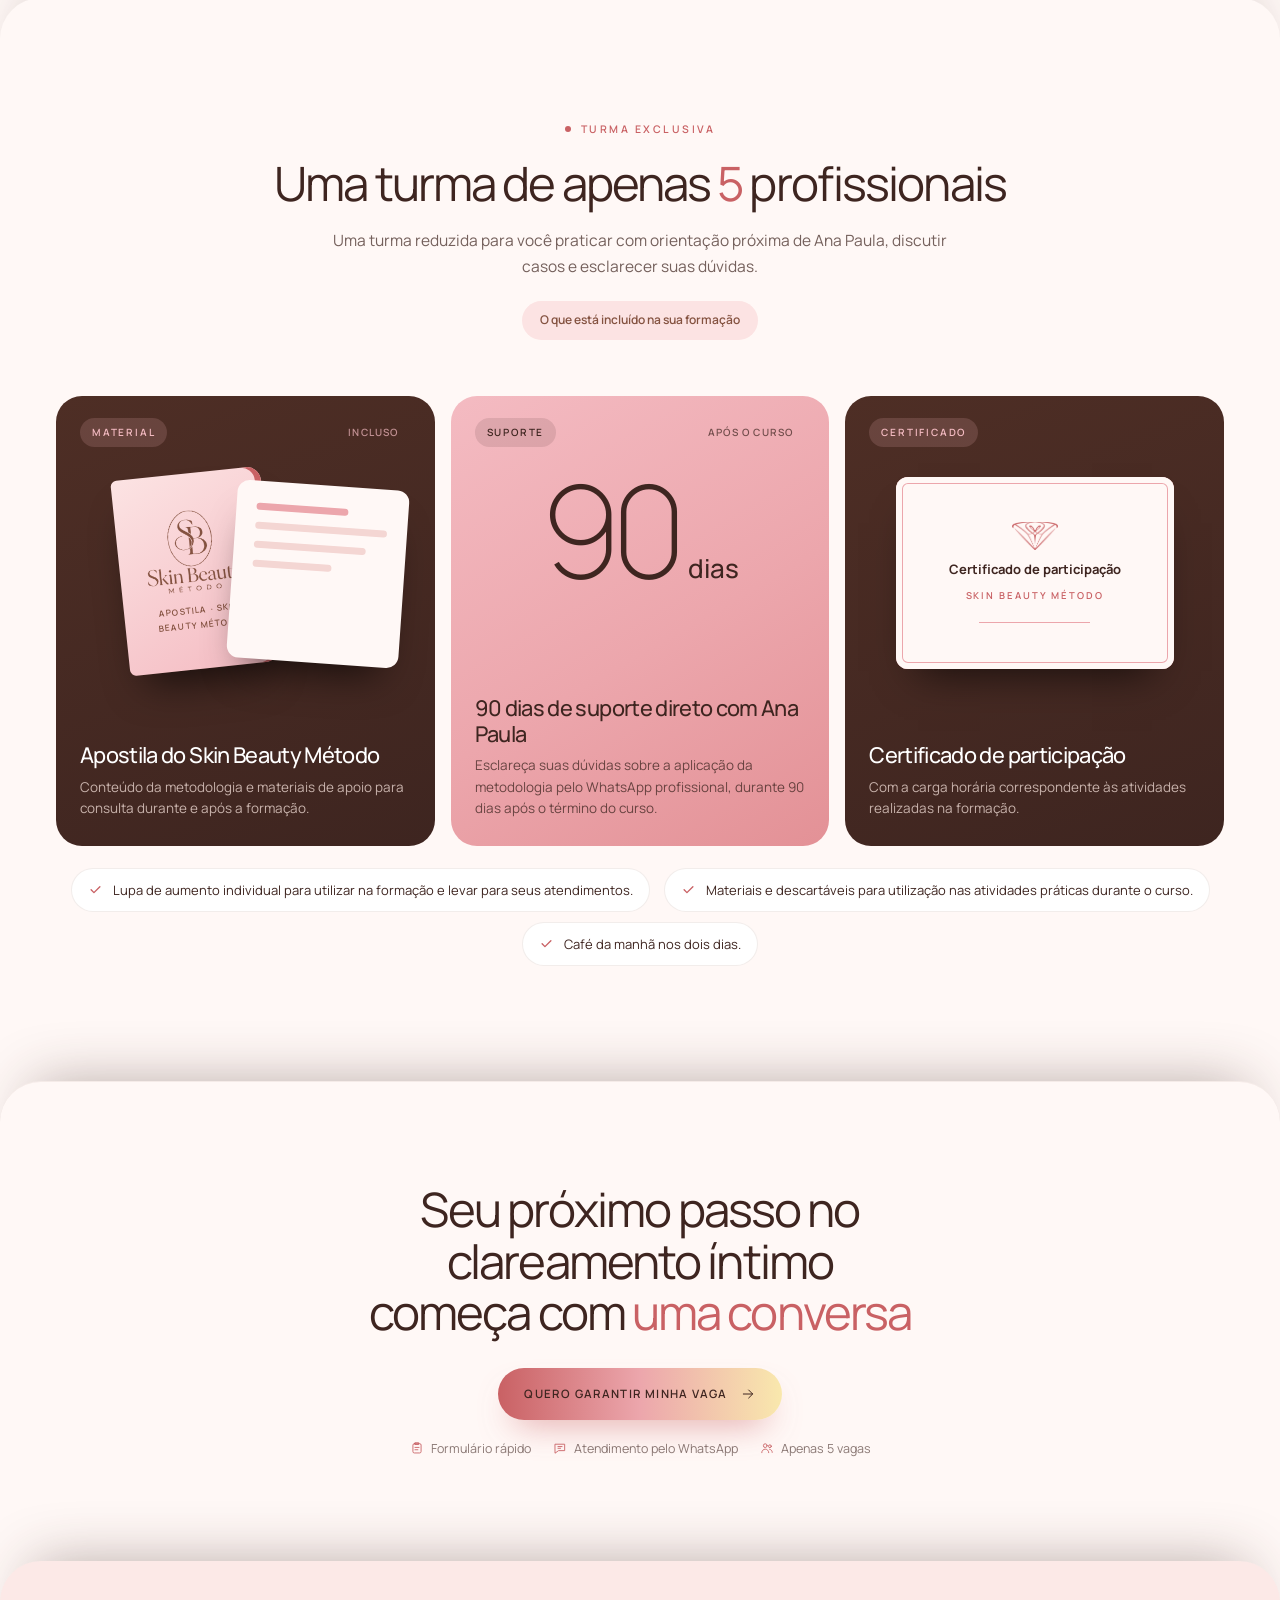
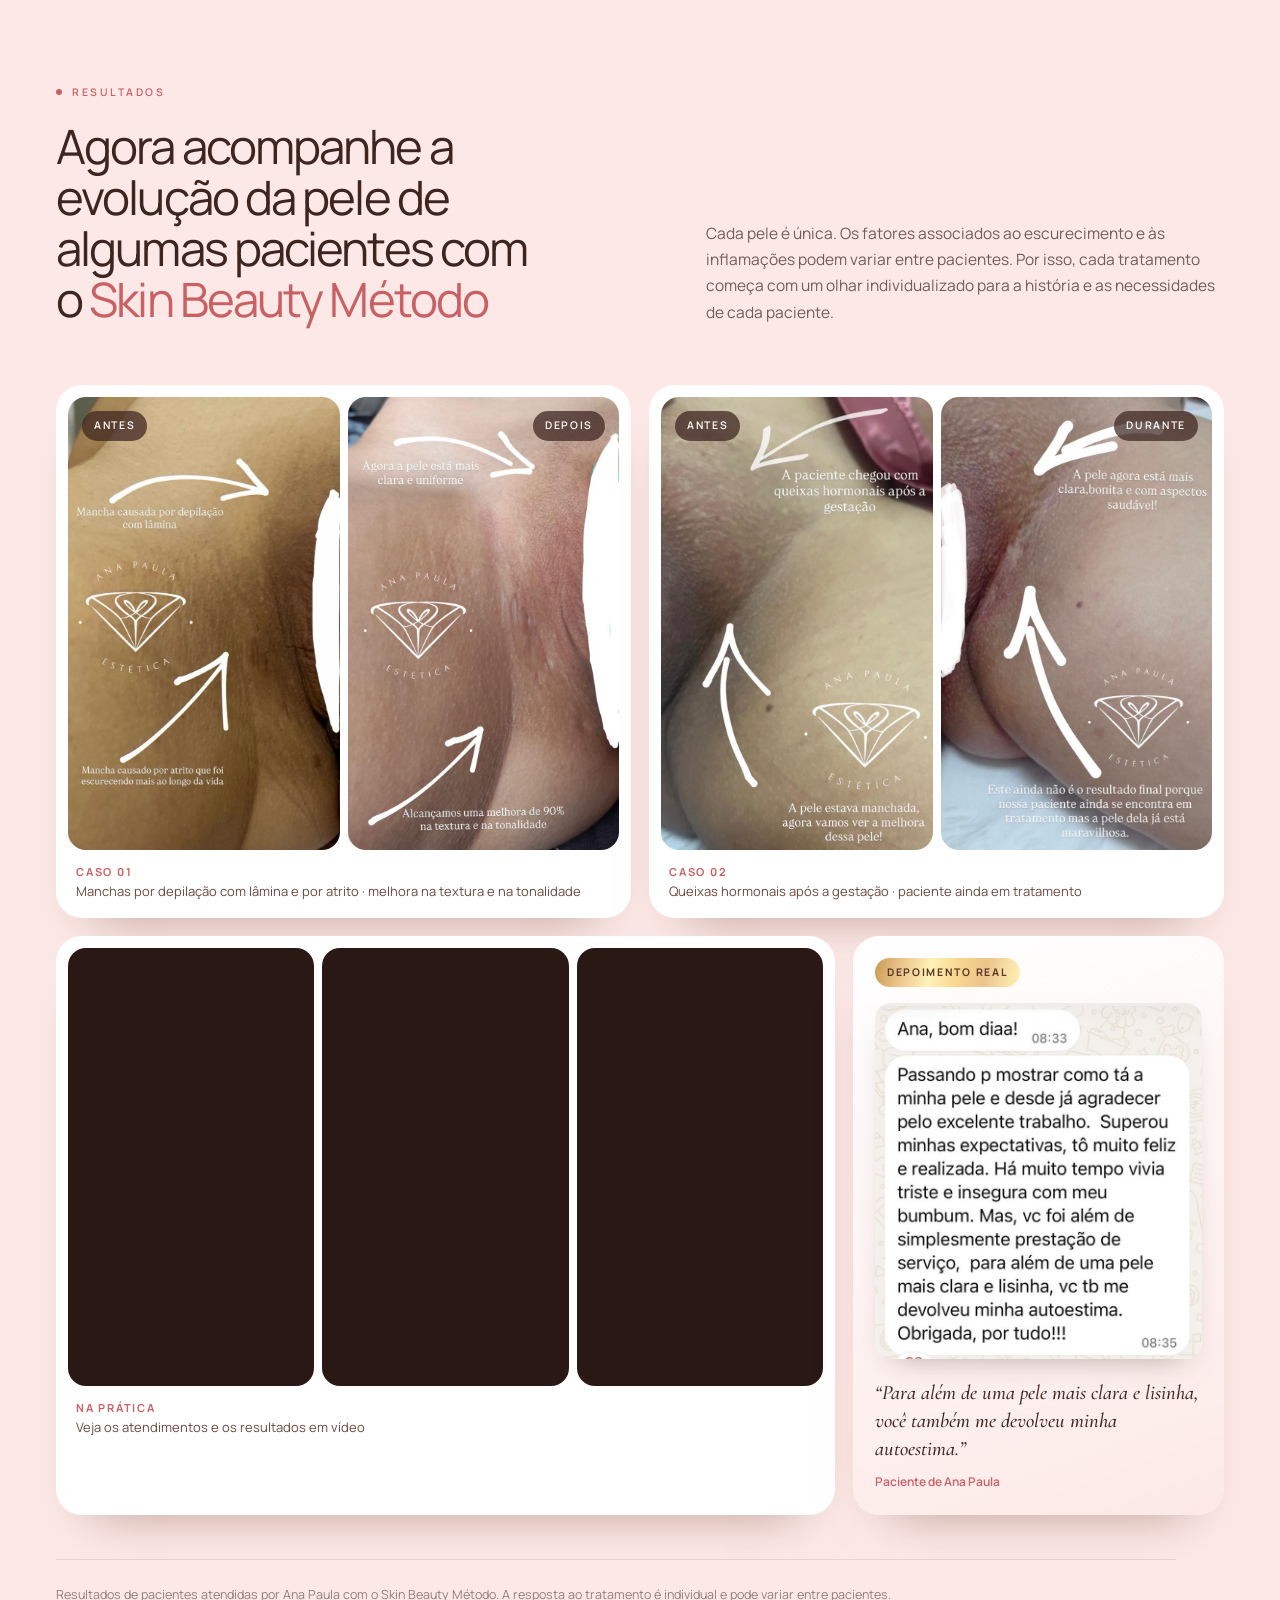
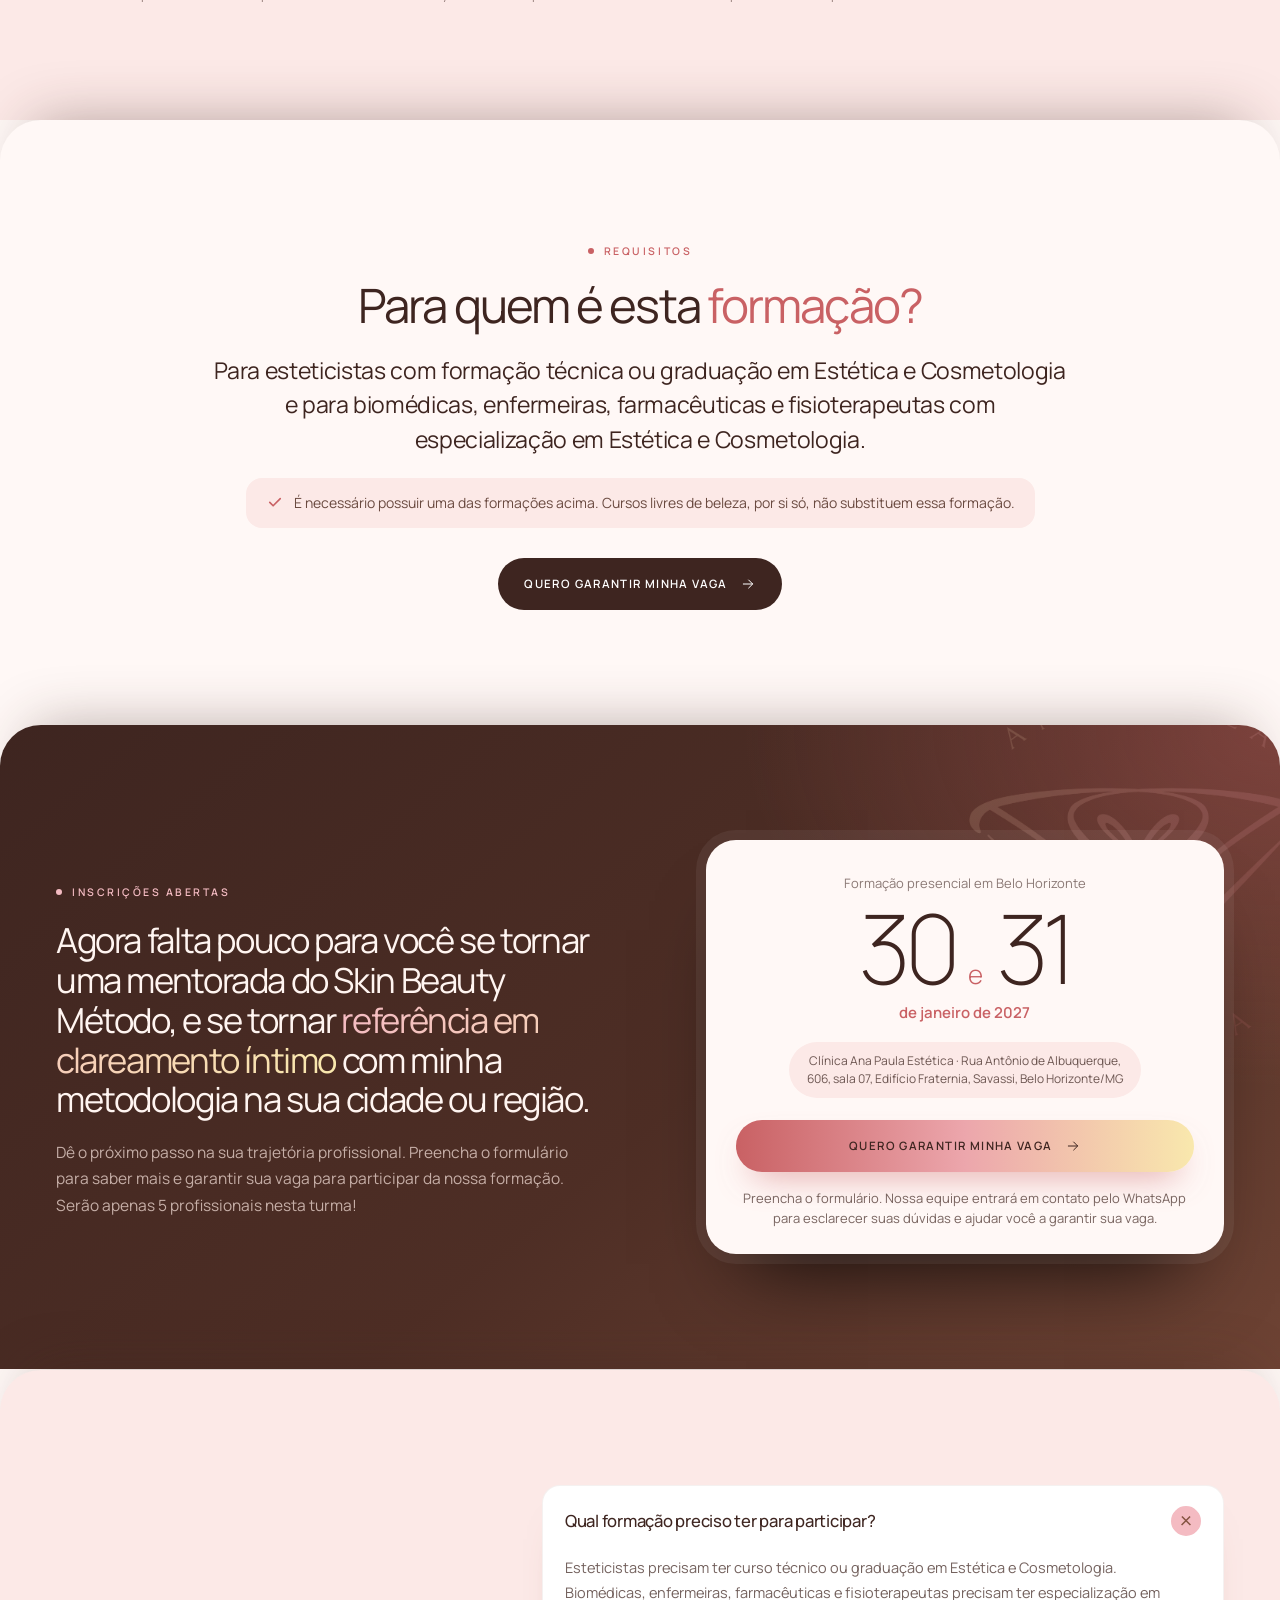
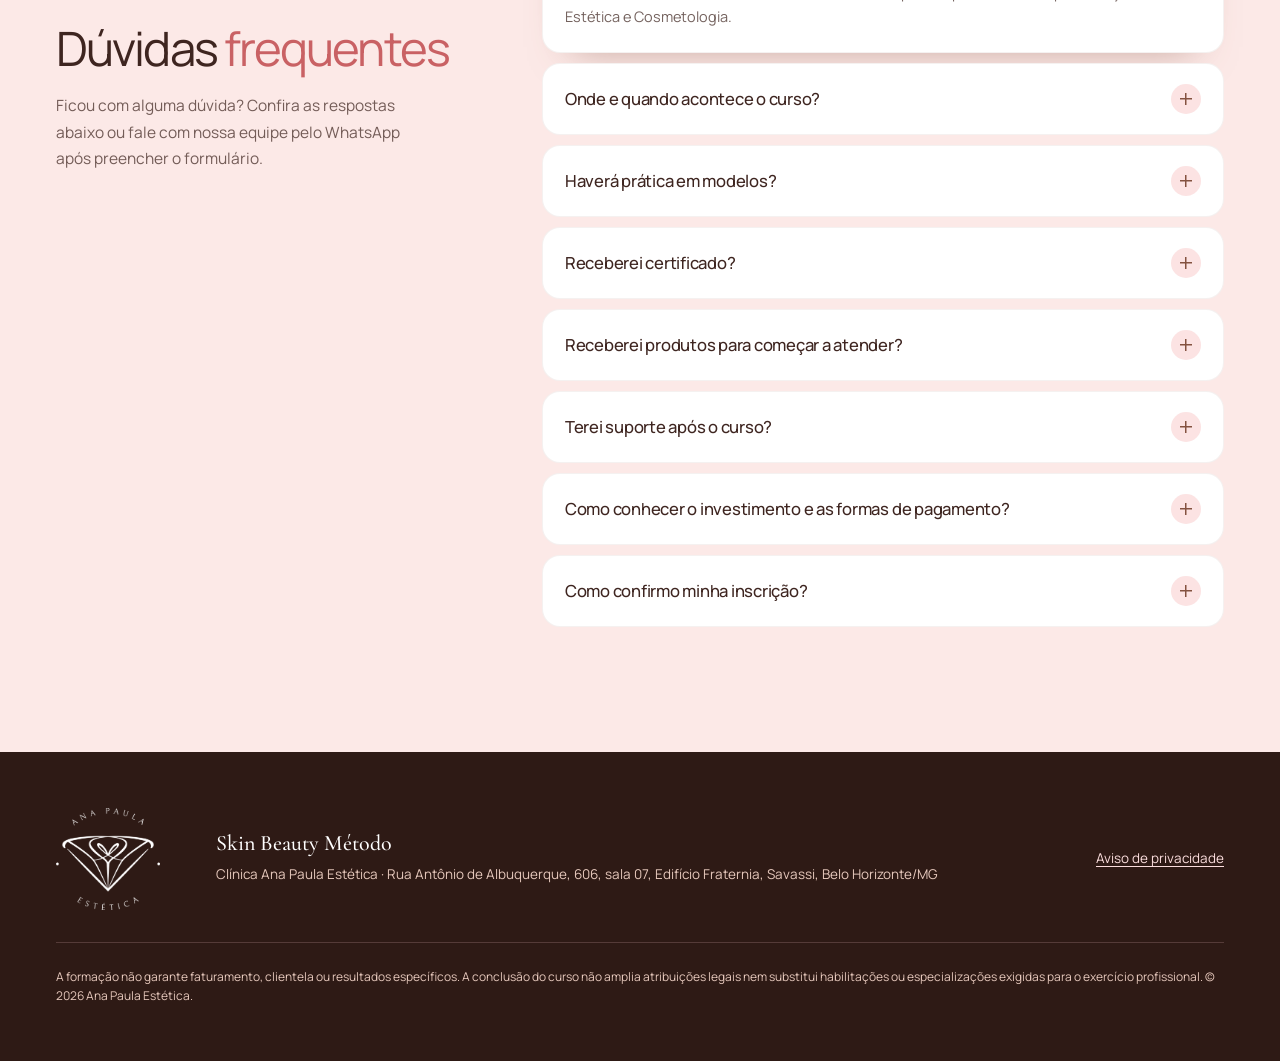
==== commit 0c2ab7c1: "Efeito de abas: seções deslizam por cima da anterior ao rolar Co-Authored-By: Claude Opus 5.5 <norep" ====
--- a/index.html
+++ b/index.html
@@ -1526,6 +1526,12 @@
 @media(max-width:900px){.s-pairs,.s-media{grid-template-columns:1fr}}
 @media(max-width:600px){.s-pair--vid .s-pair__imgs{grid-template-columns:none;grid-auto-flow:column;grid-auto-columns:68%;overflow-x:auto;scroll-snap-type:x mandatory;-webkit-overflow-scrolling:touch;scrollbar-width:none}.s-pair--vid .s-pair__imgs::-webkit-scrollbar{display:none}.s-pair--vid .s-pair__imgs>div{scroll-snap-align:start}}
 @media(max-width:600px){.s-pair{padding:8px;border-radius:22px}}
+
+/* ===== Efeito de abas: cada seção desliza por cima da anterior ===== */
+.stack>.s{position:sticky;top:var(--st,0px);z-index:1;border-radius:clamp(24px,3.2vw,44px) clamp(24px,3.2vw,44px) 0 0;
+  box-shadow:0 -28px 60px -34px rgba(62,37,32,.42),inset 0 0 0 100vmax rgba(42,24,20,var(--dim,0));will-change:transform}
+.stack>.s.s--dark{background-color:#3A221D}
+.stack>.s:last-of-type{border-radius:clamp(24px,3.2vw,44px) clamp(24px,3.2vw,44px) 0 0}
 </style>
 </head>
 <body>
@@ -2033,6 +2039,26 @@
     (function step(now){ var k=Math.min(1,(now-t0)/1500); n.textContent=Math.round(to*(1-Math.pow(1-k,3))); if(k<1) requestAnimationFrame(step); })(t0); }
 
 
+
+  /* ——— Efeito de abas: as seções ficam presas e a próxima desliza por cima ——— */
+  (function(){
+    if(calm) return;
+    var main=d.querySelector('main'); if(!main) return;
+    var secs=[].slice.call(main.children).filter(function(e){ return e.classList.contains('s'); });
+    if(secs.length<2) return;
+    main.classList.add('stack'); var tk=0, vh=innerHeight;
+    function layout(){ vh=innerHeight;
+      secs.forEach(function(s){ var h=s.offsetHeight; s.style.setProperty('--st',Math.min(0,vh-h)+'px');
+        s.style.transformOrigin='50% '+(h>vh?(h-vh/2):h/2)+'px'; }); fx(); }
+    function fx(){ tk=0;
+      for(var i=0;i<secs.length;i++){ var s=secs[i], n=secs[i+1];
+        var p=n?Math.max(0,Math.min(1,(vh-n.getBoundingClientRect().top)/vh)):0;
+        if(p<=0){ if(s._p){ s.style.transform=''; s.style.setProperty('--dim',0); s._p=0; } continue; }
+        s._p=p; s.style.transform='scale('+(1-.06*p).toFixed(4)+')'; s.style.setProperty('--dim',(.38*p).toFixed(3));
+      } }
+    addEventListener('scroll',function(){ if(!tk) tk=requestAnimationFrame(fx); },{passive:true});
+    addEventListener('resize',layout); addEventListener('load',layout); layout();
+  })();
   /* ——— Carrosséis de deslizar no celular ——— */
   (function(){
     var mq=matchMedia('(max-width:600px)'), sels=['#protocolo .s-cards','#oportunidades .s-cols','#programa .s-mods','#turma .s-bento','#resultados .s-pairs'];
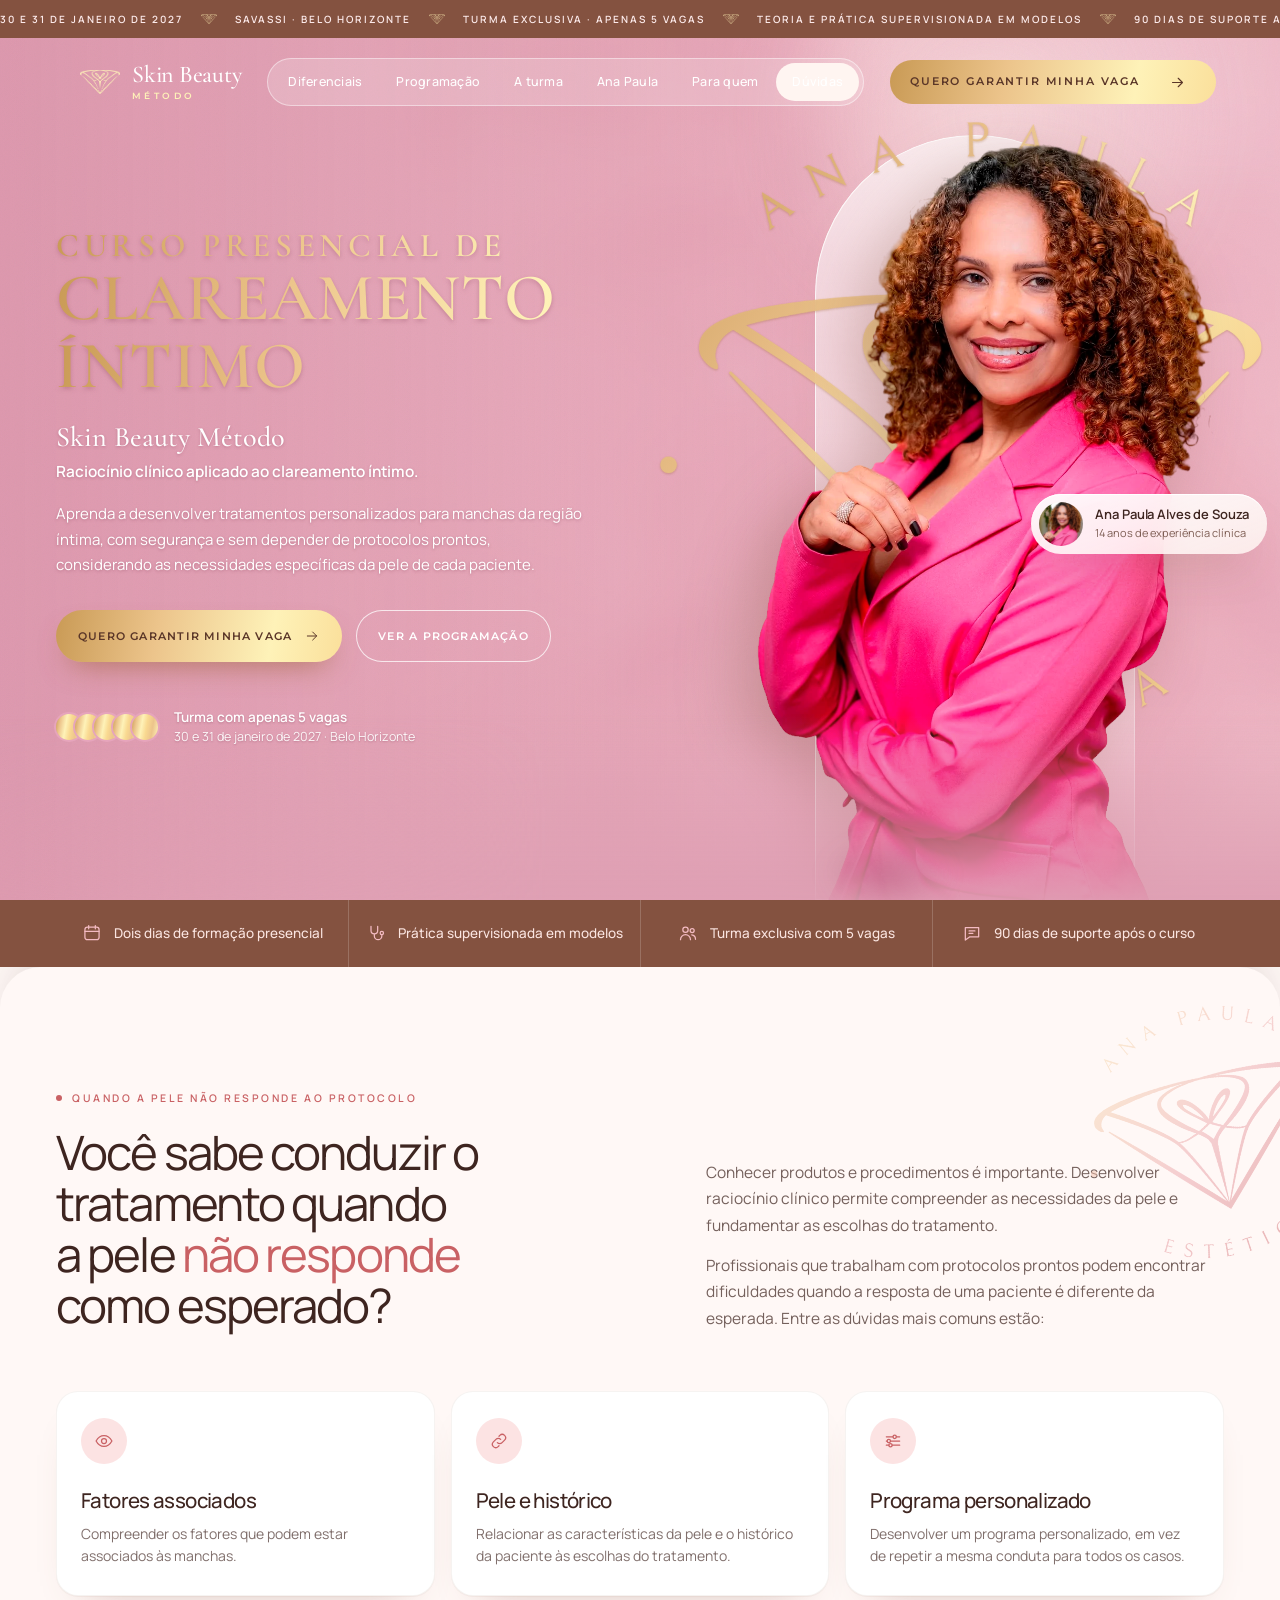
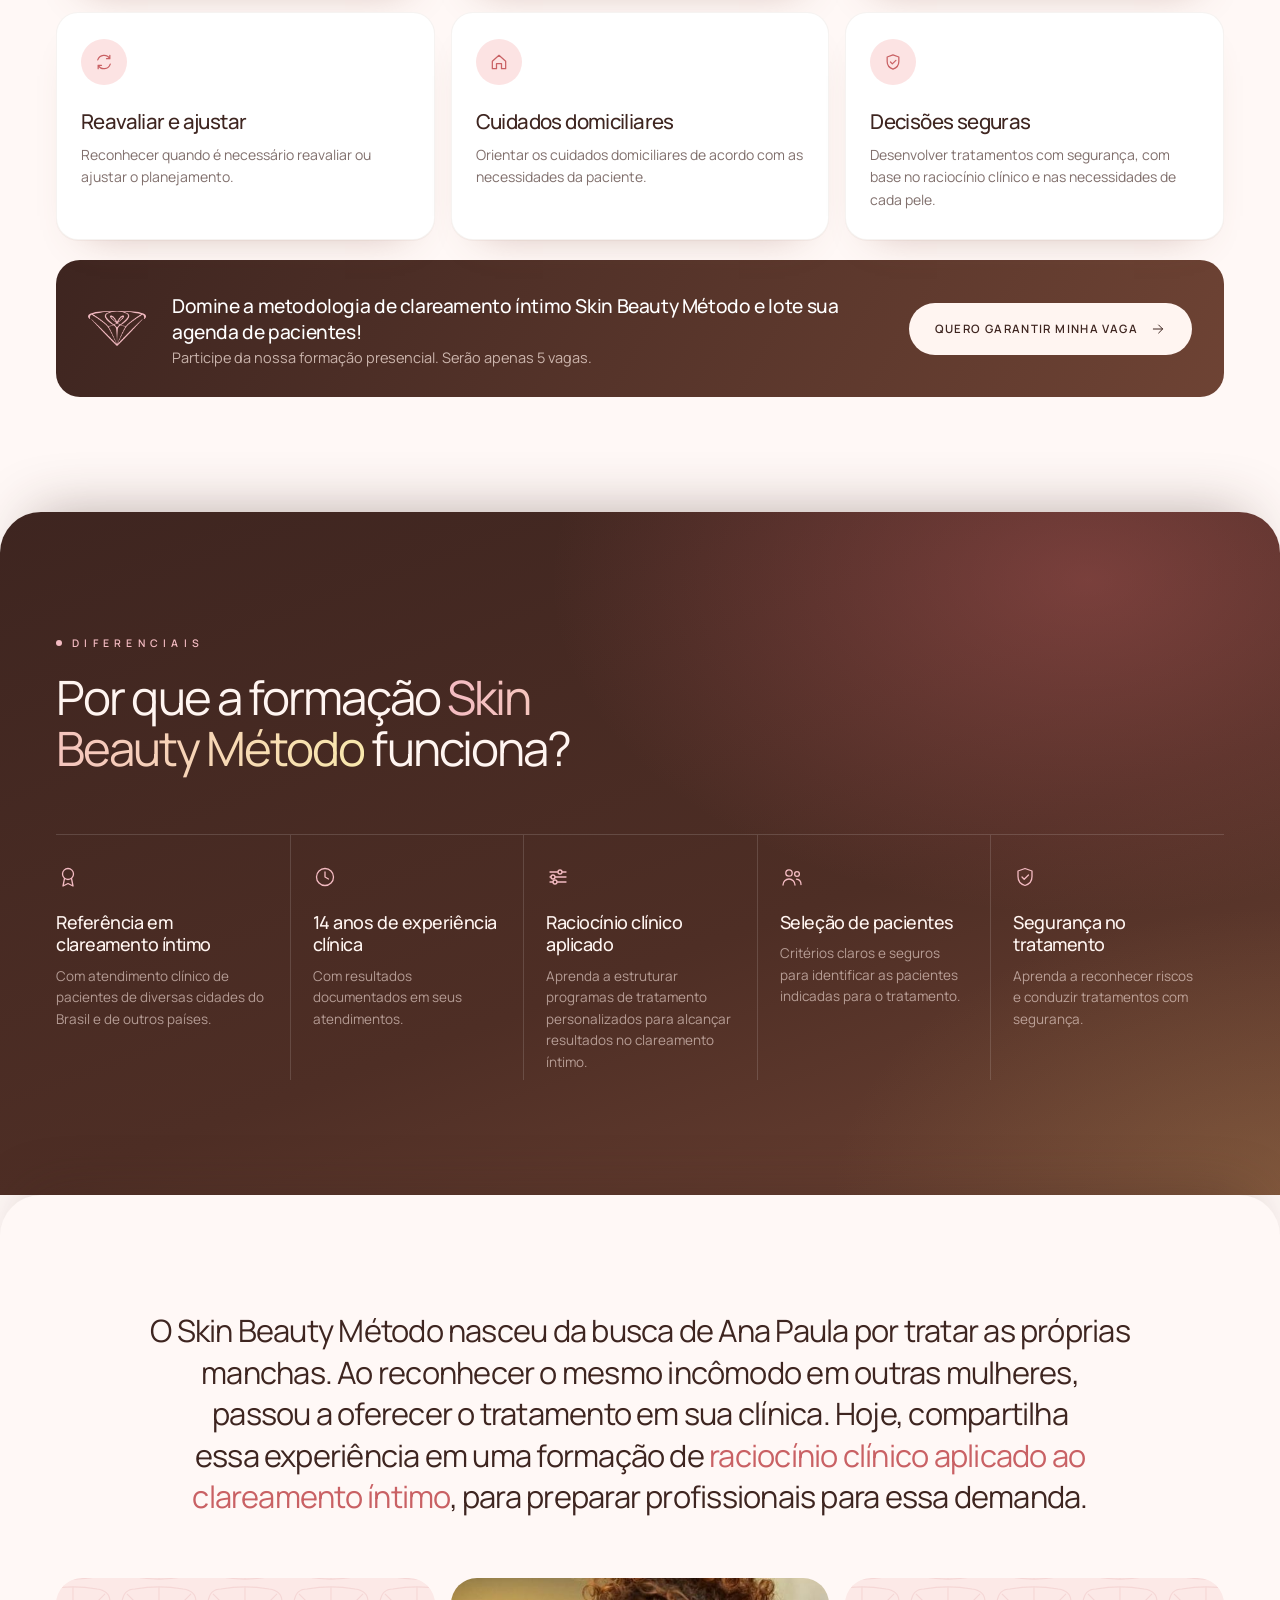
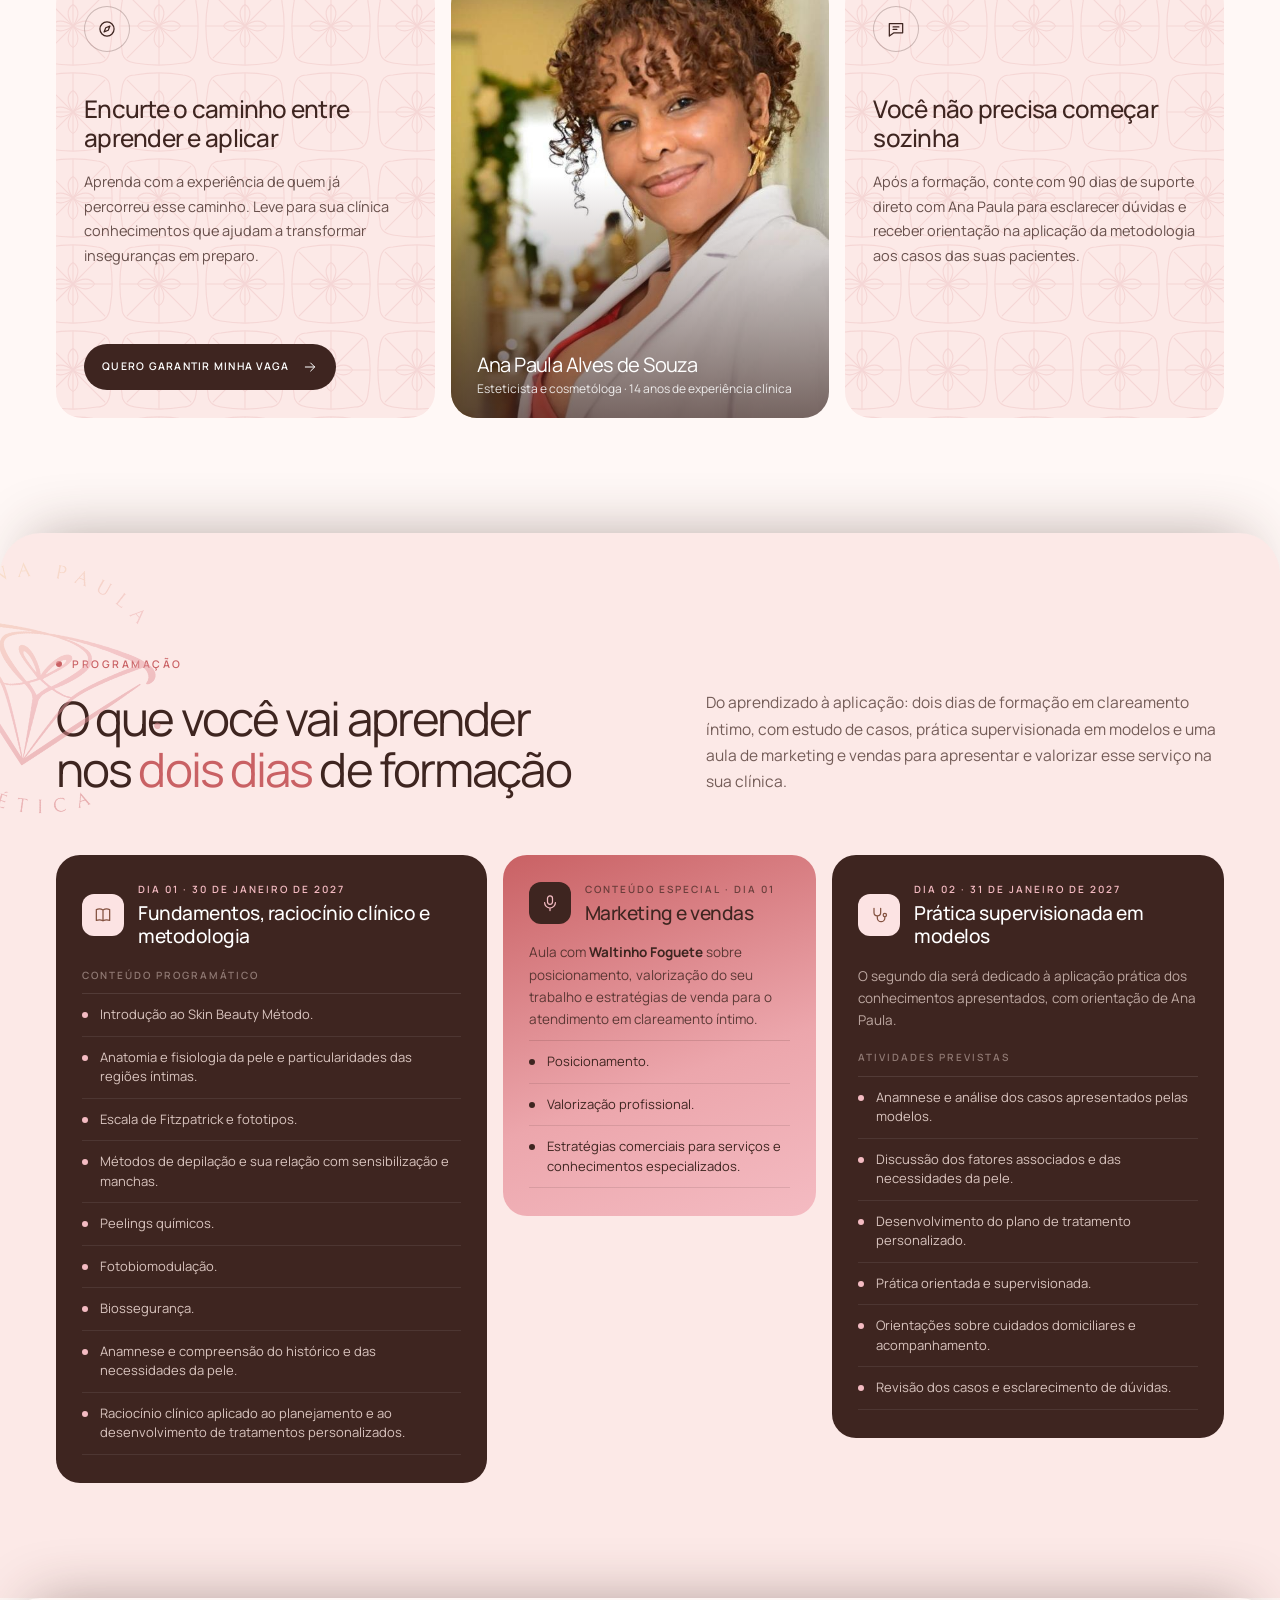
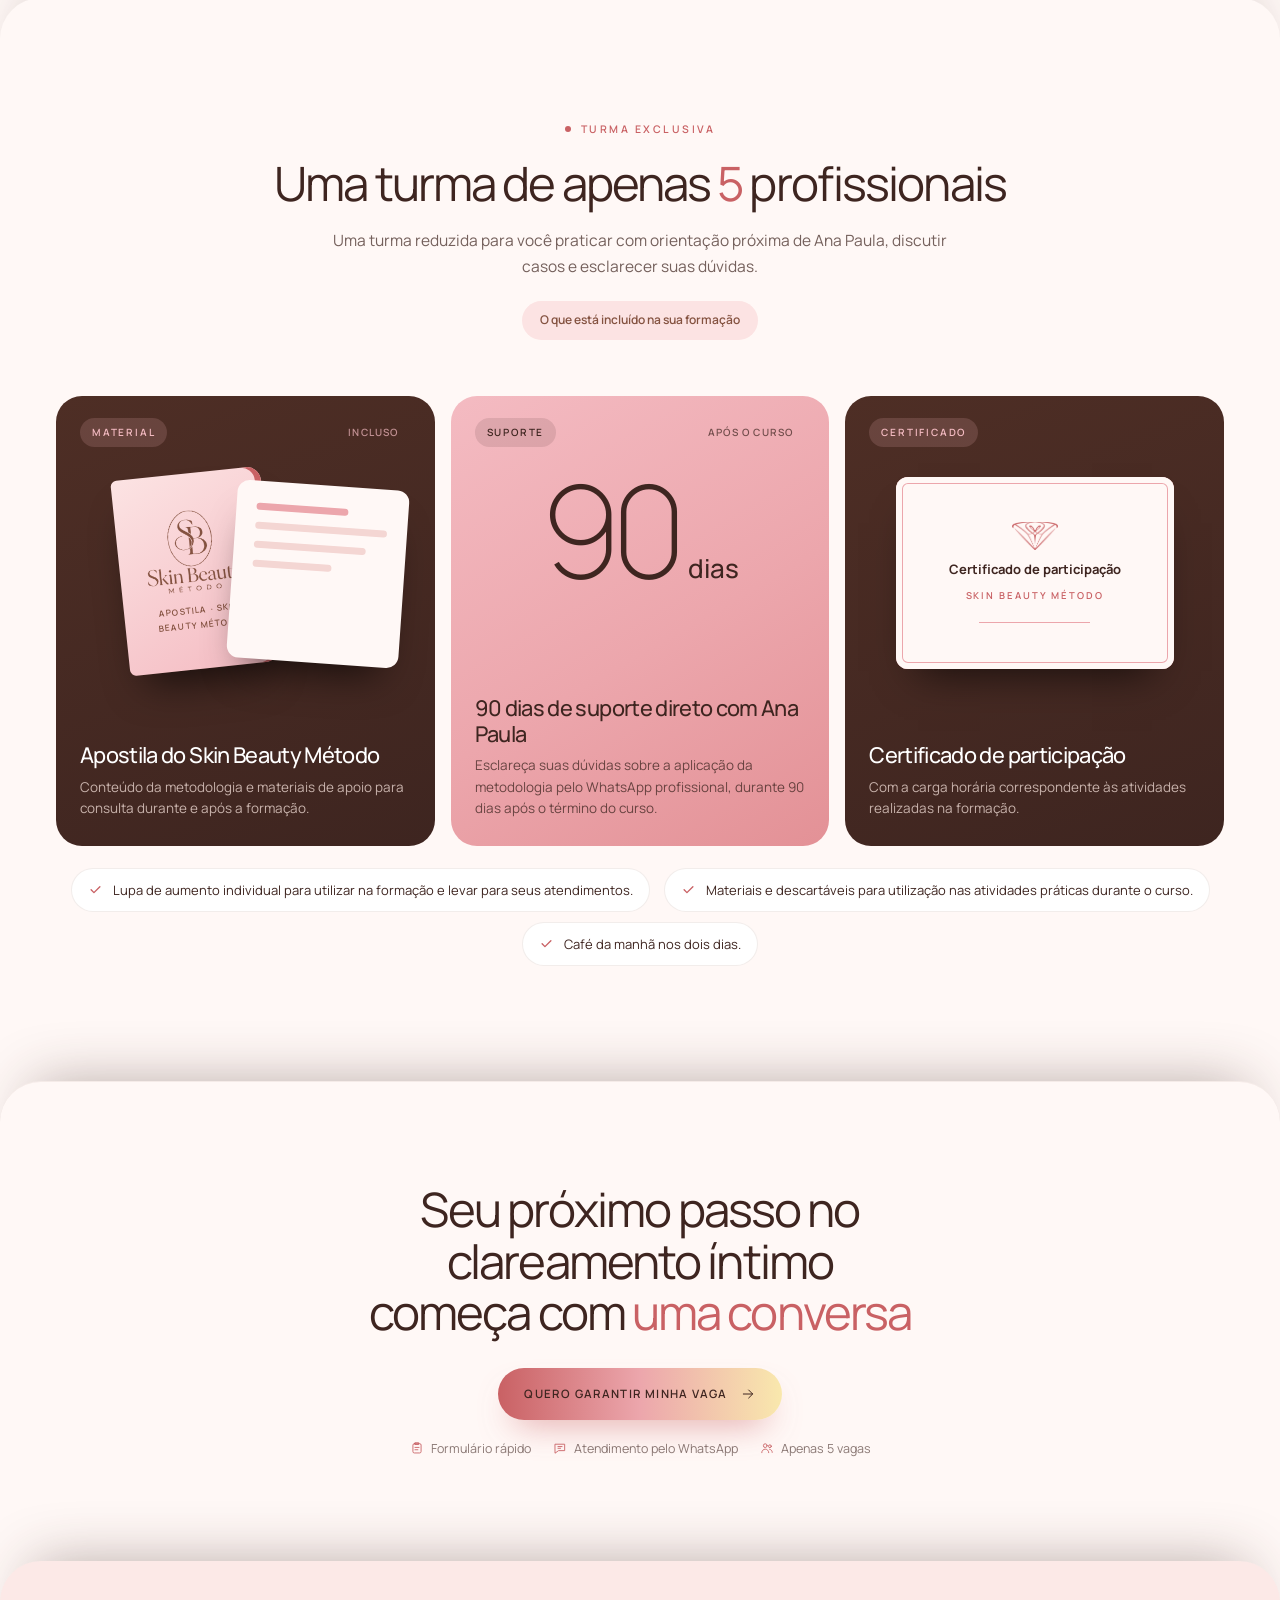
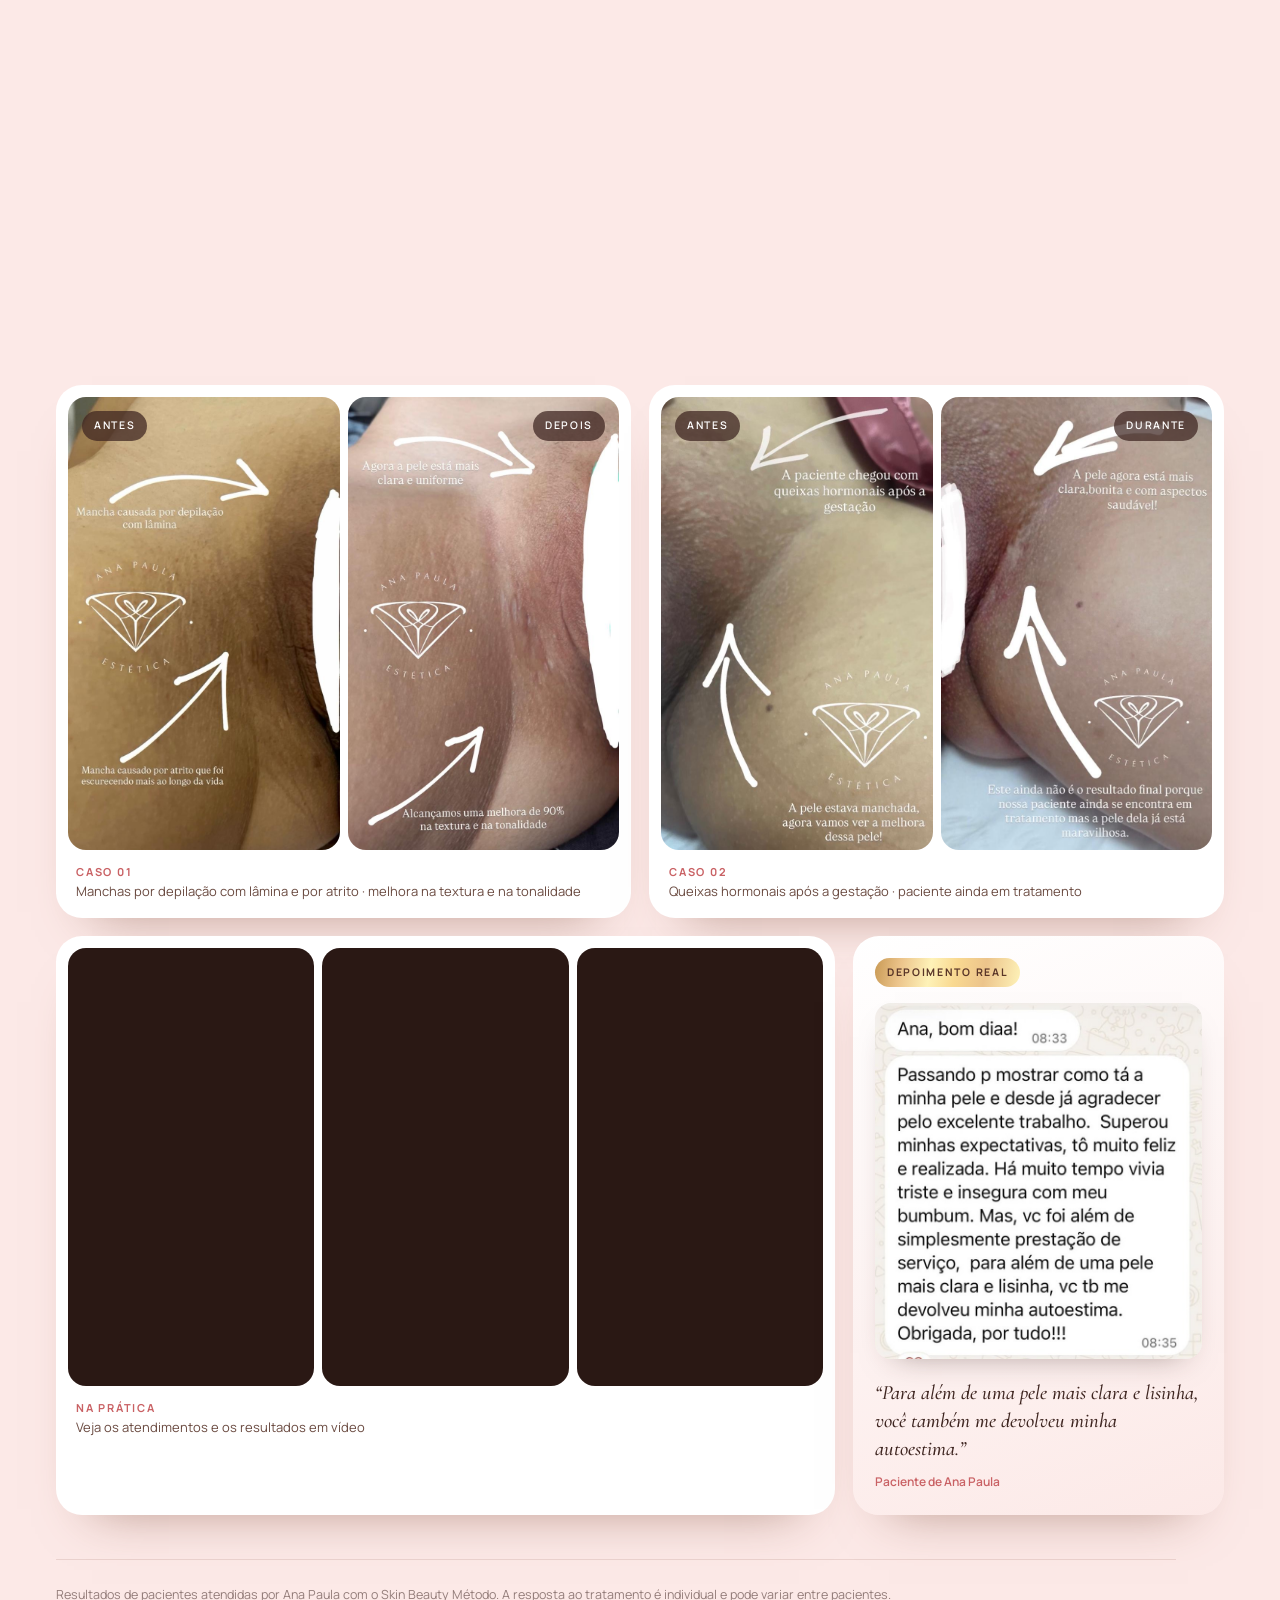
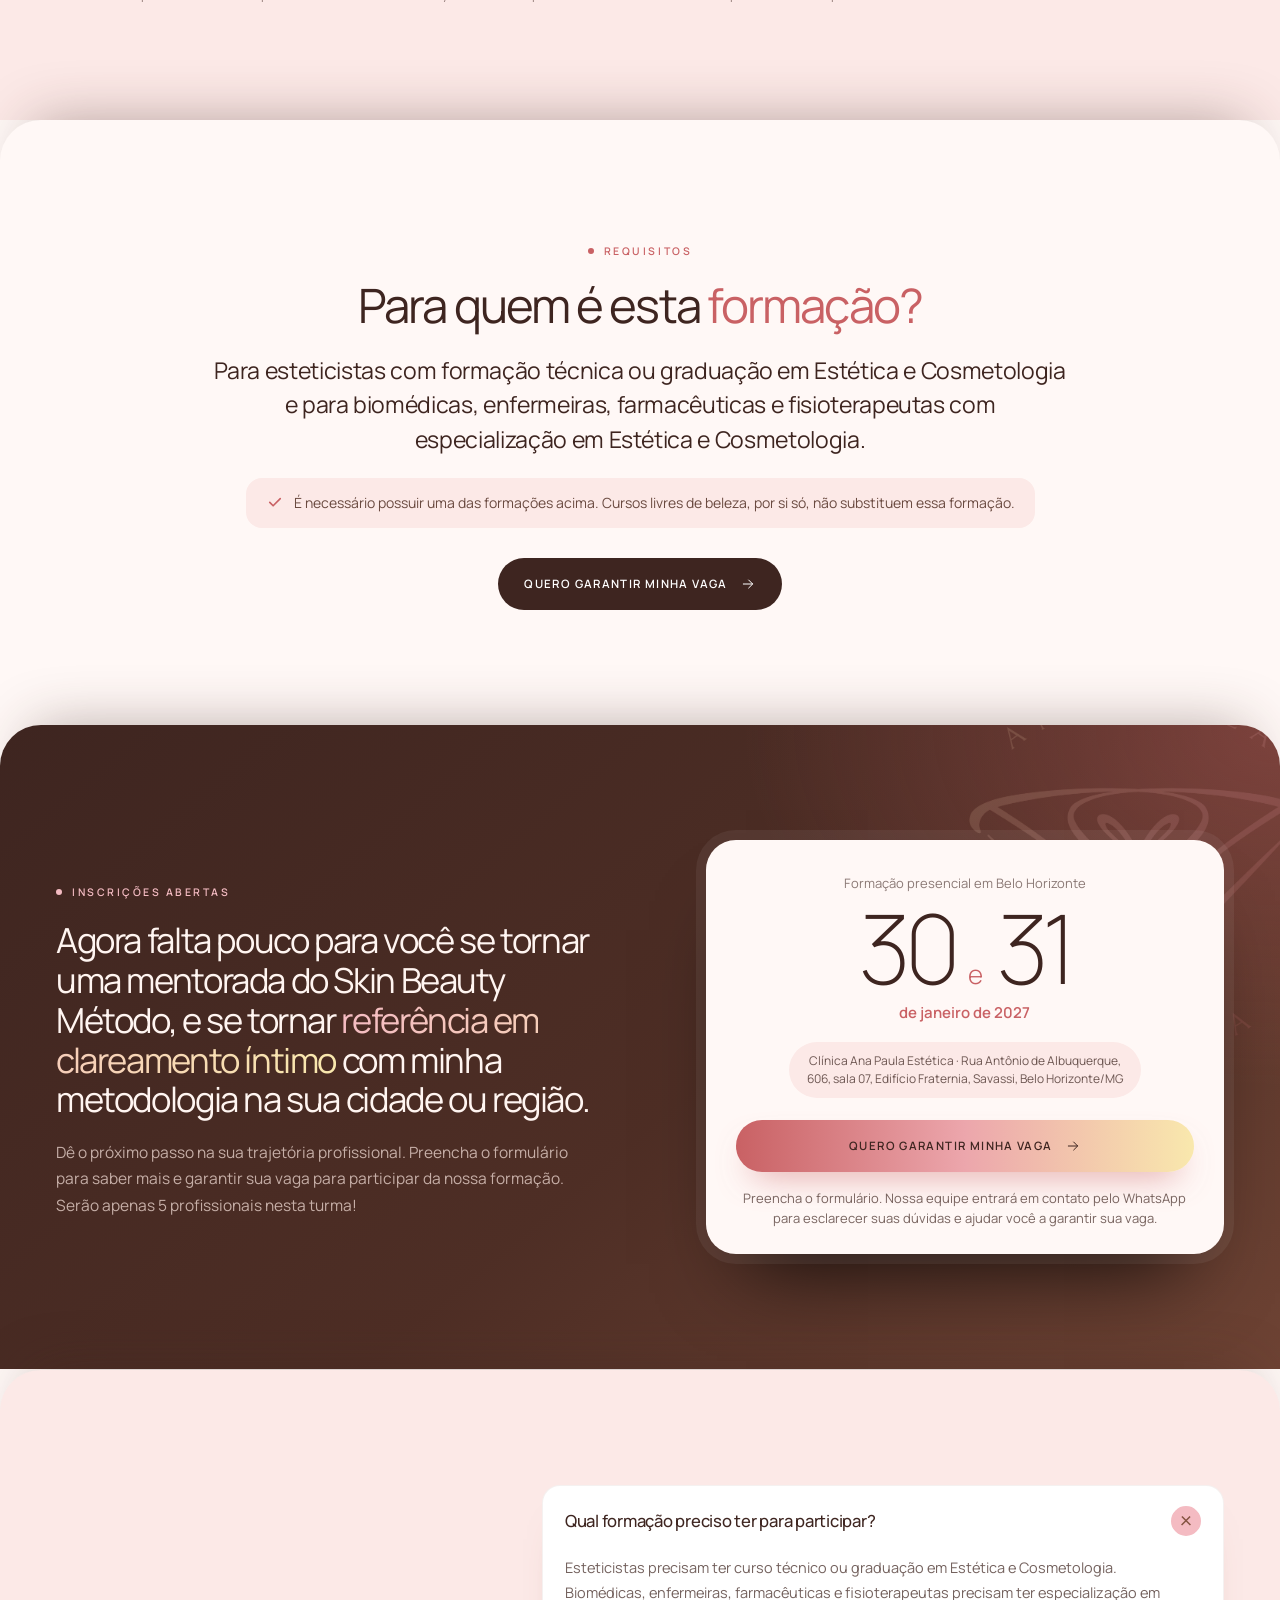
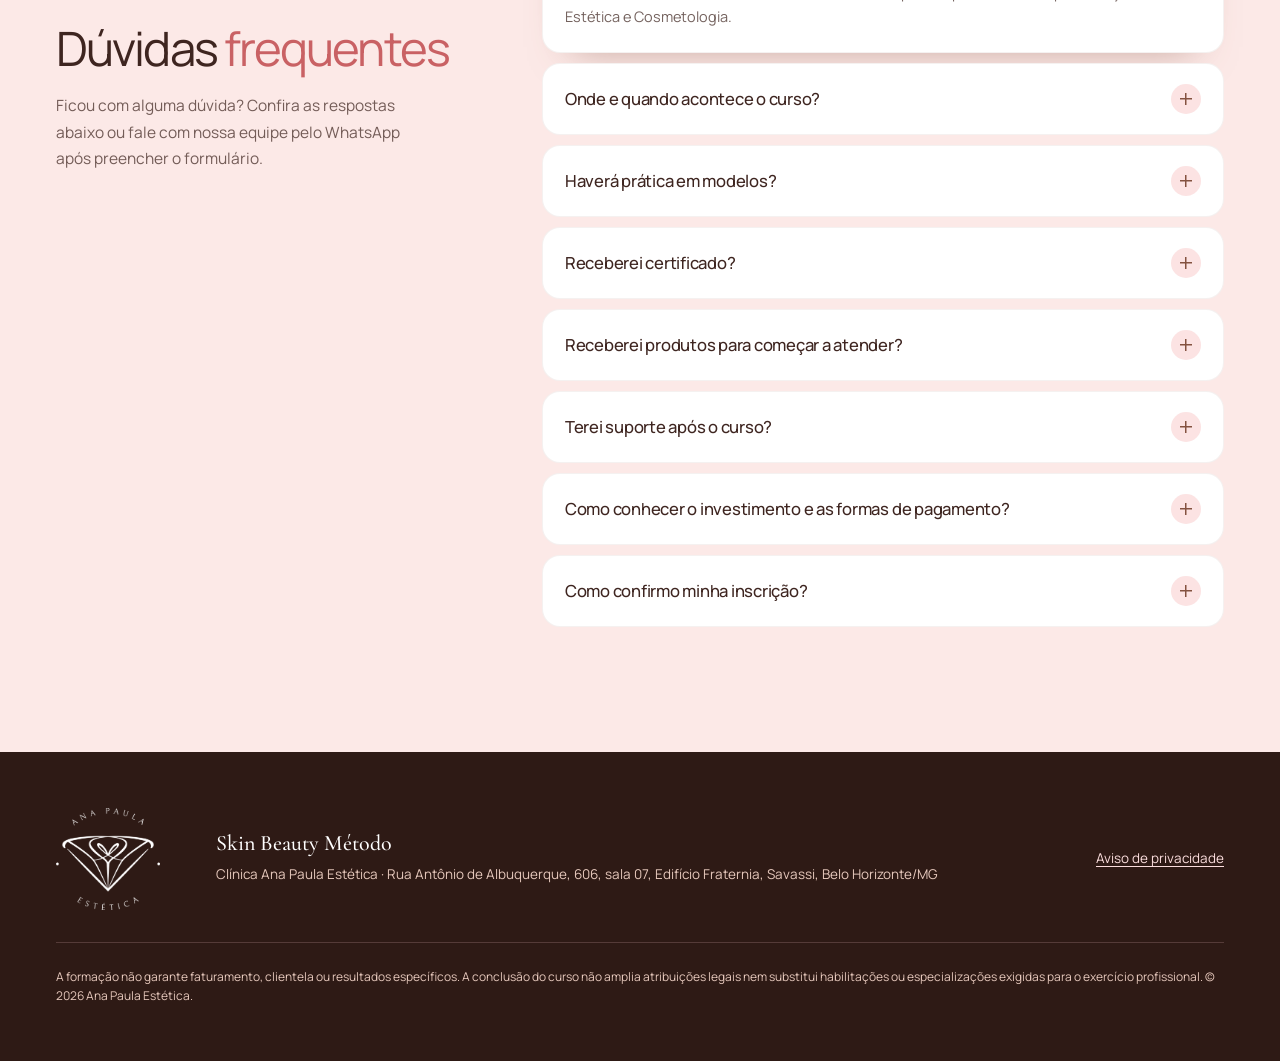
==== commit bbc32676: "Ajuste fino das transições: título fixo junto com os cards e passagem mais curta Co-Authored-By: Cla" ====
--- a/index.html
+++ b/index.html
@@ -2084,10 +2084,13 @@
     /* os cards ficam parados na tela e andam para o lado conforme a página desce,
        com uma pausa em cada card para dar tempo de ler (o dedo continua mandando) */
     if(calm || !mq.matches) return;
-    var PER=.75;   // quanto a página desce (em alturas de tela) para passar de um card ao próximo
+    var PER=.6;   // quanto a página desce (em alturas de tela) para passar de um card ao próximo
     var rails=[].slice.call(d.querySelectorAll('.m-rail, .s-pair--vid .s-pair__imgs')), tk=0, list=[];
     rails.forEach(function(r){
       var vid=r.closest('.s-pair--vid'), parts=vid?[vid]:[r.previousElementSibling,r,r.nextElementSibling].filter(function(x){return x&&(x===r||x.classList.contains('m-hint')||x.classList.contains('m-dots'));});
+      // se couber na tela, o título da seção fica preso junto com os cards
+      var hd=parts[0].previousElementSibling, hsum=parts.reduce(function(a,x){ return a+x.offsetHeight; },0);
+      if(hd && (hd.classList.contains('s-head')||hd.classList.contains('s-center')) && hd.offsetHeight+hsum+24 <= innerHeight-120){ parts.unshift(hd); }
       var wrap=d.createElement('div'); wrap.className='m-pin'; var inn=d.createElement('div'); inn.className='m-pin__in';
       parts[0].parentNode.insertBefore(wrap,parts[0]); wrap.appendChild(inn); parts.forEach(function(x){ inn.appendChild(x); });
       r.classList.add('m-auto');
